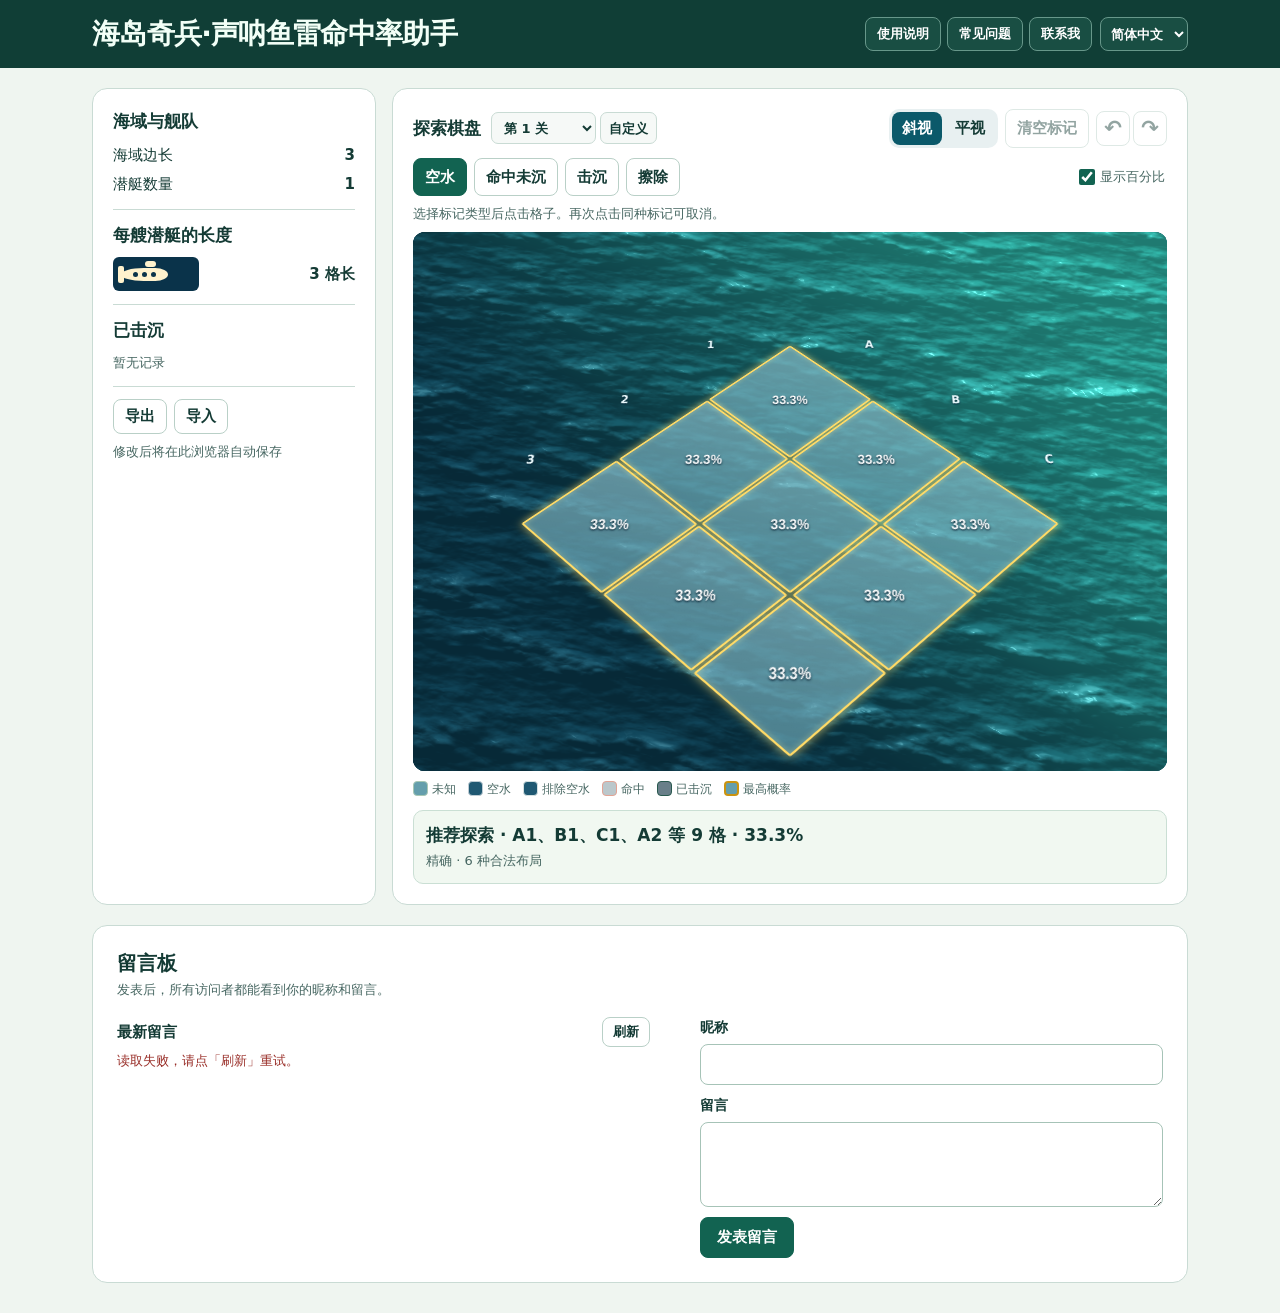
==== index.html @ f7c5ed25 "Add files via upload" ====
<!doctype html>
<html lang="zh-CN">
<head>
<meta charset="utf-8">
<meta name="viewport" content="width=device-width, initial-scale=1">
<title>海岛奇兵·声呐鱼雷命中率助手</title>
<style>
:root{color-scheme:light;--ink:#143b35;--muted:#476762;--line:#c9dbd4;--accent:#126351;--paper:#fff;--base:#eff5f0}
*{box-sizing:border-box}
body{margin:0;background:var(--base);color:var(--ink);font:15px/1.5 "PingFang SC","Microsoft YaHei",system-ui,sans-serif}
button,input{font:inherit;color:inherit}
button{cursor:pointer;border:1px solid #b9d0c7;border-radius:8px;background:#fff;padding:7px 11px;font-weight:650}
button:hover:enabled{background:#e8f3ec}button:disabled{opacity:.46;cursor:default}button:focus-visible,input:focus-visible{outline:3px solid #167e78;outline-offset:2px}
.mast{background:#103e36;color:#f2fff7}.mast-inner,main{max-width:1160px;margin:auto;padding:20px clamp(12px,3vw,32px)}
.mast-inner{display:flex;justify-content:space-between;align-items:center;gap:12px;flex-wrap:wrap}
h1,h2,p{margin:0}h1{font-size:clamp(22px,4.5vw,32px);line-height:1.2}h2{font-size:17px}.edition{display:block;color:#a8d9c5;font-size:13px;margin-bottom:4px}
.mast button{background:#194e43;color:#fff;border-color:#67978a}.mast button:hover:enabled{background:#276355}
.mast .history-button{display:grid;place-items:center;width:40px;min-height:37px;padding:0;font:700 24px/1 "Segoe UI Symbol",system-ui,sans-serif}
.usage{flex-basis:100%;max-width:880px;color:#d0e6e1;font-size:13px}
.usage p+p{margin-top:5px}
.actions,.modes,.legend{display:flex;flex-wrap:wrap;gap:7px;align-items:center}
main{display:grid;grid-template-columns:284px minmax(0,1fr);gap:16px;align-items:start}
.card{background:var(--paper);border:1px solid var(--line);border-radius:15px;padding:clamp(12px,2vw,20px)}
.settings h2{margin-bottom:9px}.setting{display:flex;justify-content:space-between;align-items:center;gap:6px;margin:7px 0}
.step{display:grid;grid-template-columns:34px 47px 34px;gap:4px}
.step button{padding:0;min-height:36px;font-size:20px;line-height:1}
.step input{appearance:textfield;width:100%;min-width:0;border:1px solid #a6c3b7;border-radius:7px;background:#fff;text-align:center;color:#143b35;-webkit-text-fill-color:#143b35;font-weight:750;font-size:16px;padding:0 2px;font-variant-numeric:tabular-nums}
.step input::-webkit-inner-spin-button,.step input::-webkit-outer-spin-button{-webkit-appearance:none;margin:0}
.author{color:#add0cd;font-size:13px;margin-top:4px}
.fleet-icon{display:flex;justify-content:flex-start;align-items:center;width:86px;height:34px;padding:0 8px;border-radius:6px;background:#0a334a;color:#fff2cd}
.fleet-icon.depleted{color:#728997}
.fleet-silhouette{position:relative;display:flex;justify-content:center;align-items:center;gap:clamp(1px,calc(6px - var(--length)*.5px),4px);height:13px;
  width:min(100%,calc(29px + var(--length)*6px));padding-inline:6px;border-radius:48% 27% 27% 48% / 50%;background:currentColor}
.fleet-silhouette::before,.fleet-silhouette::after{content:"";position:absolute;background:currentColor}
.fleet-silhouette::before{width:24%;height:6px;left:51%;bottom:calc(100% + 1px);border-radius:5px}
.fleet-silhouette::after{width:6px;height:17px;left:-3px;top:-2px;border-radius:2px}
.fleet-port{flex:0 1 5px;min-width:1px;aspect-ratio:1;border-radius:50%;background:#0a334a}
.dim,.note{color:var(--muted);font-size:13px}.settings hr{border:0;border-top:1px solid var(--line);margin:13px 0}
.sunk-line{display:flex;justify-content:space-between;align-items:center;gap:8px;margin-top:7px}.sunk-line button{padding:4px 8px}
.topline{display:flex;justify-content:space-between;align-items:center;gap:8px;flex-wrap:wrap;margin-bottom:10px}
.modes button[aria-pressed=true]{background:var(--accent);color:white;border-color:var(--accent)}
.note{margin:8px 0;min-height:20px}.error{color:#9f2c2c}
.board-scroll{overflow:auto;padding:3px;margin:0 -3px}
.board{display:grid;grid-template-columns:23px repeat(var(--cols),minmax(32px,1fr));gap:3px;width:100%;align-items:center}
.axis{text-align:center;font-size:12px;font-weight:700;color:var(--muted)}
.cell{padding:0;aspect-ratio:1;border-radius:6px;border:1px solid #a8c8b4;background:var(--tile,#e7f1d9);font-size:clamp(9px,1.75vw,14px);font-weight:750;line-height:1;display:grid;place-items:center;min-width:0;font-variant-numeric:tabular-nums}
.board-scroll:not(.sea) .cell:hover:enabled{background:var(--tile,#e7f1d9);filter:brightness(.94)}
.cell.water,.key.water{background:#e2edf3;color:#315a6b;border-color:#beccd4}
.cell.ring,.key.ring{background:#edf1f2;color:#526d75;border-color:#d5e1e1}
.cell.hit,.key.hit{background:#f6d6cb;color:#872f22;border-color:#e2a394}
.cell.sunk,.key.sunk{background:#28594e;color:#fff;border-color:#28594e}
.cell.best{box-shadow:inset 0 0 0 2px #be8006;border-color:#9c6707}
.cell.preview{outline:3px solid #0a7b82;outline-offset:-3px}
.cell.anchor{outline-style:double}
.preview-actions[hidden]{display:none}
.preview-actions{margin:8px 0}
#confirm-sunk{background:var(--accent);color:#fff;border-color:var(--accent)}
.legend{margin-top:9px;font-size:12px;color:var(--muted);gap:8px 12px}.legend span{display:inline-flex;align-items:center;gap:4px}
.key{width:15px;height:15px;border:1px solid #a8c8b4;border-radius:4px;background:#e7f1d9;display:inline-block}.key.best{border:2px solid #be8006}
.result{border:1px solid #cadfd4;background:#f1f8f1;border-radius:10px;padding:12px;margin-top:12px}.result strong{font-size:17px}.result p+p{margin-top:3px}
details{margin-top:12px;color:var(--muted);font-size:13px}summary{cursor:pointer;font-weight:650}details p{margin-top:5px}
@media(max-width:760px){main{grid-template-columns:minmax(0,1fr)}.play{grid-row:1}.cell{font-size:clamp(9px,2.7vw,15px)}.mast-inner{padding-block:13px}.actions button{padding:5px 8px}}
.view-toggle{display:inline-flex;gap:3px;padding:3px;border-radius:10px;background:#e8f0f1}
.view-toggle button{padding:4px 9px;border-color:transparent;background:transparent}
.view-toggle button[aria-pressed=true]{background:#0b596a;color:white}
.board-scroll.sea{border-radius:12px;background:#073957;padding:0;margin:0}
.ocean-surface{display:none}
.sea .scene{
  position:relative;isolation:isolate;overflow:hidden;container-type:inline-size;
  aspect-ratio:1.4;min-width:max(292px,calc(var(--cols,9) * 32px));
  background:#0a465a url("[data-uri]") center/100% 100% no-repeat;
}
.sea .ocean-surface{display:block;position:absolute;inset:0;width:100%;height:100%;pointer-events:none;opacity:0}
.sea .ocean-surface.ready{opacity:1}
@media(prefers-reduced-motion:reduce){.sea .ocean-surface.ready{opacity:0}}
.sea .board{
  position:absolute;z-index:1;left:50%;top:42.2%;width:64.5%;aspect-ratio:1;
  gap:clamp(1.2px,.35cqw,3px);align-items:stretch;
  grid-template-columns:repeat(calc(var(--cols) + 1),minmax(0,1fr));
  grid-template-rows:repeat(calc(var(--cols) + 1),minmax(0,1fr));
  transform:translate(-50%,-50%) perspective(185cqw) rotateX(44deg) rotateZ(45deg);
}
.sea .board .cell{grid-template:minmax(0,1fr)/minmax(0,1fr)}
.sea .board .cell-label{font-family:Arial,sans-serif;font-weight:700;font-size:clamp(9px,calc(57cqw / (var(--cols) + 1) * .32),13px)}
@container (max-width:540px){
  .sea .board .cell-label[data-short-odds]{font-size:0;text-shadow:0 1px 1px #123d49}
  .sea .board .cell-label[data-short-odds]::after{content:attr(data-short-odds);font:600 clamp(9px,calc(19cqw / (var(--cols) + 1)),12px)/1 Arial,sans-serif}
}
.sea .axis,.sea .cell-label{transform:matrix(.7071,-.7071,.983,.983,0,0)}
.sea .axis{align-self:center;justify-self:center;color:#edfcff;text-shadow:0 1px 2px #022336;font-size:12px}
.sea .cell{position:relative;display:grid;align-items:center;justify-items:center;aspect-ratio:auto;border-radius:2px;
  color:white;border:1px solid #b6e8efb8;box-shadow:inset 0 0 0 1px #ddffff44;
  background:linear-gradient(145deg,#ddfbff38,#397f9d5c);text-shadow:0 1px 2px #031b2b}
.sea .cell.unknown{background:linear-gradient(145deg,#fff2,transparent),var(--sea-tile,#5daabc69)}
.sea .cell.water,.sea .cell.ring,.sea .cell.sunk{background:#062f4d55;border-color:#5eafbf44;box-shadow:none}
.sea .cell.water .cell-label{opacity:.65}
.sea .cell.ring .cell-label,.sea .cell.sunk .cell-label,.sea .cell.hit .cell-label{opacity:0}
.sea .cell.hit{background:#062b4870;border-color:#81cbd88c;box-shadow:none}
.sea .cell.best{border:2px solid #ffda66;box-shadow:0 0 10px #ffe578b0,inset 0 0 6px #fff29f58;z-index:1}
.sea .cell.preview{outline-color:#f2ff9d;z-index:3}
.sea .cell:focus-visible{outline:3px solid white;z-index:4}
.sea .cell:hover:enabled{filter:brightness(1.17)}
.sea .cell-label{display:block;pointer-events:none;white-space:nowrap;font-size:clamp(8px,1.25vw,12px)}
.debris{display:none}
.sea .debris{display:block;position:absolute;z-index:1;width:77%;height:72%;pointer-events:none;transform:matrix(.7071,-.7071,.983,.983,0,0);
  border-radius:50%;background:radial-gradient(ellipse at 50% 58%,#ebf8f8c9, #82bdc78c 52%,transparent 74%);filter:drop-shadow(0 1px 1px #03354b)}
.sea .debris i{position:absolute;left:var(--x);top:var(--y);width:var(--w);height:var(--h);
  transform:rotate(var(--turn));clip-path:polygon(0 27%,24% 8%,64% 0,96% 19%,100% 73%,66% 100%,17% 87%);
  background:linear-gradient(131deg,#f6fcfb 5%,#8a9da5 15%,#c5d1d4 45%,#84959c 47%,#466873 70%,#e0ebec 86%)}
.sea .debris i:nth-child(1){--x:15%;--y:16%;--w:45%;--h:47%;--turn:-28deg}
.sea .debris i:nth-child(2){--x:48%;--y:4%;--w:38%;--h:61%;--turn:28deg}
.sea .debris i:nth-child(3){--x:10%;--y:48%;--w:48%;--h:40%;--turn:15deg}
.sea .debris i:nth-child(4){--x:49%;--y:56%;--w:37%;--h:36%;--turn:-17deg}
.sea .debris i:nth-child(5){--x:34%;--y:37%;--w:35%;--h:36%;--turn:58deg}
.wreck{display:none}
.sea .wreck{position:absolute;inset:0;display:block;container-type:size;z-index:2;pointer-events:none}
.sea .ship{position:absolute;top:50%;left:50%;width:86cqw;height:83cqh;
  transform:translate(-50%,-55%) matrix(.7071,-.7071,.983,.983,0,0) rotate(35deg)}
.sea .wreck.vertical .ship{width:86cqh;height:83cqw;transform:translate(-50%,-55%) matrix(.7071,-.7071,.983,.983,0,0) rotate(145deg)}
.sea .ship::before{content:"";position:absolute;inset:12% -5% -11%;border-radius:100px;
  background:repeating-radial-gradient(ellipse at 40% 52%,#edffffc4 0 1px,transparent 3px 5px),radial-gradient(ellipse,#e3faffaa 50%,transparent 75%);filter:blur(1px);opacity:.8}
.sea .hull{position:absolute;inset:0;border-radius:100px;border:1px solid #435761;
  background:radial-gradient(ellipse at 13% 32%,#d3e0e48c,transparent 26%),radial-gradient(ellipse at 90% 75%,#35475498,transparent 27%),
    repeating-linear-gradient(90deg,transparent 0 18%,#45596493 19%,#e8f3f5b6 20%,transparent 22% 30%),
    linear-gradient(180deg,#81949d 0%,#d4e1e3 14%,#eef3f3 32%,#adbfc5 54%,#748892 78%,#364d5c 98%);
  box-shadow:inset -3px -2px 6px #162c3c9e,0 2px 5px #032e49ad}
.sea .hull::before{content:"";position:absolute;top:21%;left:40%;width:24%;height:59%;border-radius:43%;
  background:linear-gradient(145deg,#f4f9f8,#bdcbcf 43%,#68828c 65%,#344951);box-shadow:1px 2px 3px #293842,inset 0 1px 2px #edfaff}
.sea .hull::after{content:"";position:absolute;top:26%;left:46%;width:16%;height:30%;border-radius:40%;
  background:radial-gradient(ellipse at 86% 52%,#ffdbc8 0 14%,#982220 19% 26%,transparent 29%),linear-gradient(180deg,#ffbaa1,#ef5932 46%,#8d251f);
  box-shadow:1px 2px 2px #4c3d32}
.sea .tail{position:absolute;left:-6%;top:32%;width:12%;height:34%;transform:rotate(-25deg);border-radius:48%;background:linear-gradient(#a0b1b8,#425967 52%,#263947)}
.sea+.legend .key{background:#649eac}.sea+.legend .key.water,.sea+.legend .key.ring{background:#1f5872}.sea+.legend .key.hit{background:#bbc7cb}.sea+.legend .key.sunk{background:#697f89}.sea+.legend .key.best{border-color:#cb930f}
@media(max-width:450px){.sea .axis{font-size:10px}}
.mast-inner{padding-block:17px;flex-wrap:wrap;gap:12px 20px}
.mast h1{font-size:clamp(20px,3.5vw,28px);letter-spacing:-.025em}
.help-tools,.history-actions{display:flex;align-items:center;gap:6px}
.help-tools button{font-size:13px;min-height:34px;padding:5px 11px;white-space:nowrap}
.help-tools{flex-wrap:wrap}
.help-tools #languageToggle{color:#fff;background:#194e43;border:1px solid #67978a;border-radius:8px;min-height:34px;padding:5px 6px;margin-inline-start:2px;font-family:inherit;font-size:13px;font-weight:600;cursor:pointer}
.help-tools #languageToggle option{color:#143b35;background:#fff}
.help-tools #languageToggle:focus-visible{outline:3px solid #a8ebe1;outline-offset:2px}
.help-tools button:focus-visible{outline-color:#a8ebe1}
.history-actions{gap:3px}
.history-button{min-width:34px;padding:2px 6px;font:700 21px/1.4 system-ui,sans-serif}
.file-actions{border-top:1px solid var(--line);margin-top:14px;padding-top:12px}
.file-actions button{padding:5px 11px}
#guide-dialog{padding:0;border:1px solid var(--line);border-radius:16px;background:#fbfdfb;color:var(--ink);width:min(560px,calc(100% - 24px));max-width:calc(100% - 24px);max-height:min(80vh,680px);max-height:min(82dvh,680px);box-shadow:0 20px 70px #061f2570;overflow:hidden}
#guide-dialog[open]{display:flex;flex-direction:column}
#guide-dialog::backdrop{background:rgba(9,36,40,.56)}
.guide-heading{display:flex;align-items:center;justify-content:space-between;gap:10px;padding:15px 20px;border-bottom:1px solid var(--line)}
.guide-heading h2{font-size:21px;line-height:1.25}
#guide-close{height:34px;width:34px;flex-shrink:0;display:grid;place-items:center;padding:0;font:24px/1 system-ui,sans-serif}
#guide-content{overflow-y:auto;overscroll-behavior:contain;min-height:0;padding:6px 20px 16px;scrollbar-gutter:stable}
#guide-content:focus-visible{outline:-webkit-focus-ring-color auto 1px;outline-offset:-3px}
.guide-section{padding:13px 0}
.guide-section+.guide-section,.faq-entry+.faq-entry{border-top:1px solid #d8e4de}
.guide-section h3{margin:0 0 6px;font-size:16px;color:var(--accent)}
.guide-section p,.faq-entry p{font-size:14px;line-height:1.7;margin:0;color:#2a4842}
.guide-section p+p{margin-top:5px}
.guide-section strong{font-weight:700;color:var(--ink)}
#guide-content .faq-entry{margin:0;font-size:14px}
.faq-entry summary{padding:13px 1px;color:var(--ink)}
.faq-entry p{padding-bottom:14px}
#guide-credit{padding:9px 20px;font-size:12px;color:var(--muted);border-top:1px solid var(--line);background:#eff5f0}
@media(max-width:560px){.mast-inner{padding-block:12px}.guide-heading{padding:12px 15px}#guide-content{padding-inline:15px}.help-tools button{min-height:36px}.topline .actions{gap:5px}.topline .history-actions button{padding:0 5px;min-height:32px}}


.board-context,.stage-picker,.odds-control{display:flex;align-items:center}
.board-context{gap:10px;flex-wrap:wrap}.stage-picker{gap:4px}
.stage-picker select,.stage-picker button{min-height:32px;padding:4px 8px;border:1px solid var(--line);border-radius:7px;background:#f6f9f7;color:var(--ink);font-weight:600}
.stage-picker select{font-family:inherit;font-size:13px;cursor:pointer}.stage-picker button{font-size:13px}
.stage-picker select:focus-visible{outline:3px solid #167e78;outline-offset:2px}
.stage-picker button[aria-pressed=true]{background:var(--accent);color:white}
.preset-value{font-variant-numeric:tabular-nums;font-weight:650}
.odds-control{margin-inline-start:auto;gap:5px;padding:5px 2px;font-size:13px;cursor:pointer;color:var(--muted)}
.odds-control input{margin:0;width:16px;height:16px;accent-color:var(--accent)}
</style>
<style>.help-tools{flex-wrap:wrap}
@media(min-width:761px){main{align-items:stretch}}
.help-tools .contact-link,.contact-back{display:inline-flex;align-items:center;justify-content:center;border-radius:8px;border:1px solid #67978a;background:#194e43;color:#fff;text-decoration:none;font:650 13px/1.5 inherit;padding:5px 11px;min-height:34px}
.help-tools .contact-link{font-size:13px;font-weight:650}
.help-tools .contact-link:hover,.contact-back:hover{background:#276355}
.community-wrap{max-width:1160px;margin:0 auto;padding:0 clamp(12px,3vw,32px) 30px}
.community-card{padding:clamp(16px,2vw,24px)}
.community-intro{margin-bottom:18px}
.community-intro h2{font-size:20px;line-height:1.3}
.community-intro p,.community-note{color:#476762;font-size:13px}
.community-intro p{margin:4px 0 0}
.community-columns{display:grid;grid-template-columns:minmax(0,1.15fr) minmax(0,1fr);gap:clamp(18px,4vw,50px)}
.feed-tools,.form-actions{display:flex;align-items:center;justify-content:space-between;gap:10px}
.feed-tools h3{font-size:15px;margin:0}
.feed-tools button,#older-messages{font-size:13px;padding:4px 10px}
#public-messages{list-style:none;padding:0;margin:8px 0}
#public-messages li{border-top:1px solid #d8e4de;padding:10px 0}
.message-meta{display:flex;align-items:baseline;flex-wrap:wrap;gap:6px 12px;font-size:14px;overflow-wrap:anywhere}
.message-meta time{font-size:12px;color:#57716a}
#public-messages p{font-size:14px;white-space:pre-wrap;overflow-wrap:anywhere;margin:3px 0 0}
.community-form{display:grid;align-content:start;gap:6px;min-width:0}
.community-form label{font-size:14px;font-weight:650}
.community-form :is(input,textarea){display:block;width:100%;min-width:0;box-sizing:border-box;border:1px solid #a6c3b7;border-radius:8px;background:white;color:#143b35;font:inherit;line-height:1.5;padding:8px 10px;margin:0 0 4px}
.community-form textarea{resize:vertical;min-height:72px}
.community-form :is(input,textarea):focus-visible,.contact-link:focus-visible{outline:3px solid #167e78;outline-offset:2px}
.community-form button[type=submit]{background:#126351;color:white;border-color:#126351;padding:8px 16px}
.community-form button[type=submit]:hover:enabled{background:#0c5143}
.community-note{margin:4px 0}
.community-note:empty{display:none}
.community-note[data-error="true"]{color:#992e28}
.contact-body{margin:0;color:#143b35;background:#eff5f0;font:15px/1.5 "PingFang SC","Microsoft YaHei",system-ui,sans-serif}
.contact-body *{box-sizing:border-box}
.contact-mast{background:#103e36;color:#fff}
.contact-bar{max-width:760px;margin:auto;padding:14px clamp(14px,3vw,28px);display:flex;align-items:center;justify-content:space-between;gap:10px}
.contact-bar select{font:inherit;font-size:14px;padding:6px 9px;color:#fff;background:#194e43;border:1px solid #67978a;border-radius:8px}
.contact-main{max-width:760px;margin:24px auto;padding:0 clamp(14px,3vw,28px)}
.contact-card{background:#fff;border:1px solid #c9dbd4;border-radius:15px;padding:clamp(18px,4vw,32px)}
.contact-card h1{font-size:clamp(23px,4vw,30px);margin:0 0 5px;line-height:1.3}
.contact-card .community-intro{margin-bottom:20px}
.contact-card button{font:650 15px/1.5 system-ui,sans-serif;cursor:pointer;border:1px solid;border-radius:8px}
.contact-card button:disabled{opacity:.48;cursor:default}
@media(max-width:680px){.community-columns{grid-template-columns:minmax(0,1fr)}.community-form{border-top:1px solid #d8e4de;padding-top:14px}.contact-card .community-form{border:0;padding-top:0}}
</style>
</head>
<body>
<header class="mast"><div class="mast-inner">
  <h1>海岛奇兵·声呐鱼雷命中率助手</h1>
  <div class="help-tools">
    <button type="button" id="guide-open" aria-haspopup="dialog" aria-controls="guide-dialog">使用说明</button>
    <button type="button" id="faq-open" aria-haspopup="dialog" aria-controls="guide-dialog">常见问题</button>
    <a href="./contact.html" id="contact-link" class="contact-link" data-word="contact">联系我</a>
    <select id="languageToggle" aria-label="选择语言">
      <option value="zh" lang="zh-CN">简体中文</option>
      <option value="zh-Hant" lang="zh-Hant">繁體中文</option>
      <option value="en" lang="en">English</option>
      <option value="ja" lang="ja">日本語</option>
    </select>
  </div>
</div></header>
<main>
  <aside class="card settings">
    <h2>海域与舰队</h2>
    <div id="dimensions"></div>
    <hr>
    <h2>每艘潜艇的长度</h2>
    <p class="dim" id="fleet-entry-help">填入开局舰队。标记击沉后会自动扣除对应长度。</p>
    <div id="lengths"></div>
    <hr>
    <h2>已击沉</h2>
    <div id="sunk-list"></div>
    <div class="actions file-actions"><button id="export" type="button">导出</button><button id="import" type="button">导入</button><input id="file" type="file" accept=".json,application/json" hidden></div>
    <p class="note" id="save" role="status"></p>
  </aside>
  <section class="card play" aria-labelledby="board-title">
    <div class="topline"><div class="board-context"><h2 id="board-title">探索棋盘</h2><div class="stage-picker">
        <select id="stage-select" aria-label="海域预设"></select>
        <button type="button" id="custom-stage" aria-pressed="false">自定义</button>
      </div></div><div class="actions">
      <div class="view-toggle" aria-label="棋盘视角"><button id="view-sea" type="button" aria-pressed="true">斜视</button><button id="view-flat" type="button" aria-pressed="false">平视</button></div>
      <button id="reset" type="button">清空标记</button><div class="history-actions"><button class="history-button" id="undo" type="button" aria-label="撤销" title="撤销（Ctrl+Z）" aria-keyshortcuts="Control+Z">↶</button><button class="history-button" id="redo" type="button" aria-label="恢复刚才撤销的操作" title="恢复刚才撤销的操作（Ctrl+Y）" aria-keyshortcuts="Control+Y">↷</button></div>
    </div></div>
    <div class="modes" id="modes" aria-label="标记模式">
      <button type="button" data-mode="water" aria-pressed="true">空水</button>
      <button type="button" data-mode="hit" aria-pressed="false">命中未沉</button>
      <button type="button" data-mode="sunk" aria-pressed="false">击沉</button>
      <button type="button" data-mode="unknown" aria-pressed="false">擦除</button>
      <label class="odds-control"><input type="checkbox" id="show-odds" checked>显示百分比</label>
    </div>
    <p class="note" id="message" role="status"></p>
    <div class="actions preview-actions" id="preview-actions" hidden>
      <button type="button" id="confirm-sunk">确认击沉</button>
      <button type="button" id="cancel-sunk">取消选取</button>
    </div>
    <div class="board-scroll sea" id="board-scroll" tabindex="0" aria-label="探索棋盘，可横向滚动"><div class="scene" id="scene"><canvas aria-hidden="true" class="ocean-surface" id="ocean-surface"></canvas><div class="board" id="board"></div></div></div>
    <div class="legend" aria-label="棋盘图例"><span><i class="key"></i>未知</span><span><i class="key water"></i>空水</span><span><i class="key ring"></i>排除空水</span><span><i class="key hit"></i>命中</span><span><i class="key sunk"></i>已击沉</span><span><i class="key best"></i>最高概率</span></div>
    <div class="result" aria-live="polite"><p><strong id="recommend"></strong></p><p id="status" class="dim"></p></div>
  </section>
</main>
<section class="community-wrap" id="guestbook" aria-labelledby="guestbook-title">
  <div class="card community-card">
    <div class="community-intro">
      <h2 id="guestbook-title" data-word="guestbook">留言板</h2>
      <p data-word="publicHint">发表后，所有访问者都能看到你的昵称和留言。</p>
    </div>
    <div class="community-columns">
      <div class="message-feed">
        <div class="feed-tools"><h3 data-word="recent">最新留言</h3>
          <button type="button" id="refresh-messages" data-word="refresh">刷新</button></div>
        <p id="feed-state" class="community-note" role="status"></p>
        <ol id="public-messages"></ol>
        <button type="button" id="older-messages" data-word="older" hidden>查看更多</button>
      </div>
      <form id="guest-form" class="community-form">
        <label for="guest-name" data-word="nickname">昵称</label>
        <input id="guest-name" name="nickname" autocomplete="nickname" required>
        <label for="guest-text" data-word="message">留言</label>
        <textarea id="guest-text" name="message" rows="3" required></textarea>
        <div class="form-actions"><button id="publish-message" type="submit" data-word="publish">发表留言</button></div>
        <p id="post-state" class="community-note" role="status"></p>
      </form>
    </div>
  </div>
</section>

<dialog id="guide-dialog" aria-labelledby="guide-title">
  <div class="guide-heading"><h2 id="guide-title"></h2><button type="button" id="guide-close" aria-label="关闭" autofocus>×</button></div>
  <div id="guide-content" tabindex="0"></div>
  <div id="guide-credit"></div>
</dialog>
<script>(() => {
  const copy = {
  "zh": {
    "guide": "使用说明",
    "faq": "常见问题",
    "close": "关闭",
    "credit": "F3.0 · 作者 TATSU",
    "sections": [
      [
        "选择当前海域",
        [
          "海域预设",
          "选择游戏里的关卡，助手会载入对应的海域边长和舰队，并清空棋盘。第 11 关起共用一套配置。选错关卡时可点撤销。"
        ],
        [
          "自定义",
          "想改设置时点「自定义」，当前标记会保留。用 − / + 或直接输入数字，调整海域边长、潜艇数量和每艘的长度。每艘至少 2 格，舰队图标上的圆点表示长度。"
        ]
      ],
      [
        "记录每一发的结果",
        [
          "空水",
          "鱼雷落在空格，选「空水」再点对应格。"
        ],
        [
          "命中未沉",
          "击中艇身、游戏仍未提示击沉时，逐格记录命中。"
        ],
        [
          "击沉",
          "游戏提示击沉后，依次点艇身的两个不同端点。两端要在同一行或同一列。核对高亮范围后点「确认击沉」。预览时可改点终点，「取消选取」可重选起点。"
        ],
        [
          "擦除",
          "点格子可清掉手动标记。用原模式再点一次同一格也能取消空水或命中。"
        ]
      ],
      [
        "阅读棋盘和推荐",
        [
          "斜视 / 平视",
          "斜视用近大远小的海面棋盘对照游戏。平视按行列平铺，方便找坐标。例如 B3 是 B 列、第 3 行。"
        ],
        [
          "图例",
          "未知格显示命中率，金框标出并列最高的格子。小屏斜视会把百分比取整，切到平视可查看更细的数值。棋盘较宽时可左右滑动。空水是手动记录的落空位置，「排除空水」是已击沉艇周围自动排除的格子。"
        ],
        [
          "推荐探索",
          "棋盘下方列出最高概率的坐标和计算状态。并列时可任选一个，发射后按游戏结果更新标记。"
        ],
        [
          "显示百分比",
          "勾选可查看命中率数字。关闭后可按颜色深浅比较各格，金框仍标出命中率最高的位置。"
        ]
      ],
      [
        "修改记录或开始下一局",
        [
          "已击沉",
          "确认后会扣除一艘对应长度的潜艇。「修正」可重选终点，想换起点则先移除整条记录，再重新标记。"
        ],
        [
          "↶ / ↷",
          "撤销上一步或恢复刚撤销的修改。也可按 Ctrl 或 ⌘ 加 Z 撤销，加 Shift 和 Z 恢复。Windows 上也可用 Ctrl+Y 恢复。"
        ],
        [
          "清空标记",
          "清除本局的手动标记和击沉记录，保留舰队设置。误点后可立即撤销。"
        ]
      ],
      [
        "保存、换设备和切换语言",
        [
          "导出 / 导入",
          "棋盘会自动保存在当前浏览器。换设备、换浏览器或需要备份时，点「导出」保存 JSON 进度文件。在另一台设备上打开助手，点「导入」选中该文件。"
        ],
        [
          "语言",
          "从页首下拉菜单选择简体中文、繁體中文、English 或日本語。切换语言时会保留当前棋盘和正在选择的击沉端点。"
        ],
        [
          "常见问题",
          "点页首「常见问题」，再点问题标题查看回答，包括概率算法、击沉冲突和进度恢复。"
        ]
      ],
      [
        "留言与建议",
        [
          "留言板",
          "在页面底部填写昵称和留言，点「发表留言」。发表成功后，其他访问者也能看到你的昵称和内容。「刷新」可读取最新留言，「查看更多」可翻看较早的留言。"
        ],
        [
          "联系我",
          "从页首打开「联系我」，填写建议。称呼和联系方式都可留空。点「发送建议」即可私下发给作者。"
        ]
      ]
    ],
    "questions": [
      [
        "一个格子的命中率是怎么算的？",
        "助手把符合舰队设置及全部标记的完整布局视为等可能。假设 20 种合法布局中有 8 种在 B3 放有潜艇，那么 B3 的命中率是 40%。同长度潜艇互换只计一次。"
      ],
      [
        "「精确」「近似」和 0% 分别表示什么？",
        "精确表示已枚举全部合法布局。海域较大、组合太多时会改用加权抽样。有效样本较少时，推荐可能波动，近似的 0% 只表示本次样本未在该格发现潜艇。"
      ],
      [
        "为什么一圈格子自动变成了「排除空水」？",
        "计算规则要求潜艇间至少隔一格，包括对角方向。确认击沉后，相邻一圈会自动排除。若位置有误，可在「已击沉」列表修正或移除对应记录。"
      ],
      [
        "为什么「确认击沉」点不了？",
        "检查两个端点是否不同且同行或同列，所选长度是否与一艘剩余潜艇相符。艇身不能穿过已标记的空水，也不能贴着另一艘已击沉潜艇。棋盘上方会提示冲突原因。"
      ],
      [
        "显示「当前没有合法布局」或「暂未获得可用估算」怎么办？",
        "没有合法布局时，先核对开局舰队，再检查空水、命中和击沉范围。每艘未击沉的潜艇至少要留一格未命中。暂未获得估算则表示抽样未找到完整布局，补充真实线索后会重新计算。"
      ],
      [
        "进度能带到新版或另一台手机吗？",
        "可以。在原页面点「导出」，保存 JSON，再在新页面点「导入」选中该文件。旧 F 版若填过 1 格潜艇，先在旧版修正对应舰队和记录，再重新导出。隐私浏览、清除浏览器数据或更换站点地址都可能影响本地自动保存。"
      ],
      [
        "会连接游戏账号或自动发射鱼雷吗？",
        "你在游戏内发射鱼雷，再把结果手动记在助手里。助手只在本机计算，不需要登录账号、读取游戏画面或安装插件。"
      ],
      [
        "想让作者私下回复，在哪里留联系方式？",
        "打开「联系我」，在联系方式栏填入你希望作者使用的联系方式。给作者的建议和联系方式仅随表单私下提交。页面底部的留言板对所有访问者公开。"
      ]
    ]
  },
  "en": {
    "guide": "Guide",
    "faq": "FAQ",
    "close": "Close",
    "credit": "F3.0 · By TATSU",
    "sections": [
      [
        "Choose your sea zone",
        [
          "Zone presets",
          "Choose the zone shown in the game to load its board size and starting fleet. Selecting a different zone clears the board. Zone 11 and all later zones share one preset. Undo restores your previous board."
        ],
        [
          "Custom",
          "Select Custom to edit the setup while keeping your marks. Use − / + or type a number to change the board size, the fleet size or a submarine’s length. Each sub spans at least two cells. The dots on its icon show its length."
        ]
      ],
      [
        "Record the result of a shot",
        [
          "Water",
          "If the torpedo missed, select Water and tap the cell."
        ],
        [
          "Hit",
          "If the game shows a hit and the sub is still afloat, mark the cell as a hit."
        ],
        [
          "Sunk",
          "When the game reports a sinking, tap the two distinct ends of the hull in the same row or column. Check the highlighted cells and choose Confirm sinking. Tap another end to adjust the preview, or Cancel to choose a new starting point."
        ],
        [
          "Erase",
          "Tap a cell to remove its manual mark. Tapping a Water or Hit mark again in its own mode also clears it."
        ]
      ],
      [
        "Read the board",
        [
          "Perspective / Top-down",
          "Perspective lines up the near and far edges with the game view. Top-down makes coordinates easy to find. B3, for example, is column B, row 3."
        ],
        [
          "Legend",
          "Unknown cells show the current odds. Gold outlines mark every cell tied for the best chance. On a small screen, the angled view rounds percentages to whole numbers. Use the flat view for more precision. Swipe sideways on wide boards. Water records a miss. The cells around a sunken sub are ruled out automatically."
        ],
        [
          "Recommendation",
          "The line below the board lists the best coordinates and shows the calculation status. If several cells tie, choose any one, then record the shot’s result."
        ],
        [
          "Percentages",
          "Select this option to show the odds as numbers. With the numbers hidden, compare cells by their shading. Gold outlines still mark every cell tied for the highest chance."
        ]
      ],
      [
        "Correct a mark or start a new round",
        [
          "Sunk submarines",
          "Confirming a sinking uses one sub of that length. Edit lets you change the second end. To change the first end, remove the record and select both ends again."
        ],
        [
          "↶ / ↷",
          "Undo or redo your last board edit. Use Ctrl+Z or ⌘Z to undo. Use Ctrl+Shift+Z or ⌘⇧Z to redo. Ctrl+Y also works on Windows."
        ],
        [
          "Clear marks",
          "Clear the marks and sinking records for this round and keep the fleet setup. Undo restores the board if you cleared it by mistake."
        ]
      ],
      [
        "Save progress and change language",
        [
          "Export / Import",
          "Your board is saved in this browser. To make a backup or move to a different browser or device, export a JSON save. Open the assistant in the new browser and import that file."
        ],
        [
          "Language",
          "Choose Simplified Chinese, Traditional Chinese, English or Japanese from the menu in the header. Your board and any sinking preview stay in place."
        ],
        [
          "FAQ",
          "Open FAQ in the header and tap a question to read about the odds, conflicting marks or recovering a save."
        ]
      ],
      [
        "Messages and feedback",
        [
          "Guestbook",
          "Enter a nickname and a message at the bottom of the page and select Post message. Your nickname and posted message are public. Refresh checks for new posts. Show older messages loads earlier posts."
        ],
        [
          "Contact",
          "Open Contact in the header to send the author a private suggestion. Enter your feedback and select Send feedback. Your name and contact details are optional."
        ]
      ]
    ],
    "questions": [
      [
        "How are the odds for a cell calculated?",
        "Each complete layout that fits the fleet and all your marks is treated as equally likely. If 8 of 20 legal layouts put a submarine in B3, the chance for B3 is 40%. Swapping two submarines of the same length counts as the same layout."
      ],
      [
        "What do exact, approximate and 0% mean?",
        "An exact result counts every legal layout. If the search reaches its limit, the assistant estimates the odds using weighted random samples. With few effective samples, the recommendations can vary. An approximate 0% means that none of the samples placed a sub in that cell."
      ],
      [
        "Why are the cells around a sunken sub ruled out?",
        "The calculation requires a gap between submarines, including at the corners. Confirming a sinking rules out the surrounding ring. If the position is wrong, edit or remove that sinking record."
      ],
      [
        "Why is Confirm sinking unavailable?",
        "Choose two different ends in the same row or column. The length must match a remaining sub. Its hull must avoid recorded water and keep a gap from other sunken subs. Look above the board for the reason a selection was rejected."
      ],
      [
        "Why are there no legal layouts or no estimate?",
        "If the search proves there are no legal layouts, check the starting fleet, misses, hits and sunken hulls. Every sub still afloat must have at least one unhit cell. If sampling found no complete layout, the search is inconclusive. Add another result from the game to recalculate."
      ],
      [
        "Can I move my progress to a new version or phone?",
        "Yes. Export a JSON save on the original page, then import it on the new page. If an older F save contains a one-cell submarine, correct the fleet and its sinking record in the old version before exporting. Private browsing, clearing browser data or opening the site at a different address may affect local saves."
      ],
      [
        "Does the assistant use my account or fire torpedoes?",
        "You fire each shot in the game and record the result here. The assistant calculates locally. It requires no account login, game screen access or plug-in."
      ],
      [
        "Where can I leave contact details for a private reply?",
        "Use Contact and enter the address or handle you would like the author to use. Your suggestion and contact details are sent privately. Messages posted in the guestbook are visible to everyone."
      ]
    ]
  },
  "ja": {
    "guide": "使い方",
    "faq": "よくある質問",
    "close": "閉じる",
    "credit": "F3.0 · 作者 TATSU",
    "sections": [
      [
        "プレイ中の海域を選ぶ",
        [
          "海域プリセット",
          "ゲームと同じ海域を選ぶと、その海域の大きさと開始時の艦隊が読み込まれます。別の海域に切り替えると盤面はクリアされます。第11海域以降はすべて共通の設定です。選び間違えたら「元に戻す」を押してください。"
        ],
        [
          "カスタム",
          "「カスタム」を選ぶと、マークを残したまま設定を編集できます。− / + ボタンか数値入力で、海域の一辺のマス数、潜水艦の数、各艦の長さを設定します。潜水艦は最短2マスです。艦のアイコンの丸は長さを表します。"
        ]
      ],
      [
        "魚雷の結果を記録する",
        [
          "空振り",
          "魚雷が外れたら「空振り」を選び、該当のマスをタップします。"
        ],
        [
          "命中",
          "当たってもまだ沈んでいないときは、命中したマスに印を付けます。"
        ],
        [
          "撃沈",
          "ゲームで撃沈を確認したら、同じ行か列にある艦の両端を 1 マスずつ選びます。範囲を確認して「撃沈を確定」を押します。確定前は終点を選び直せます。「キャンセル」で始点から選び直せます。"
        ],
        [
          "消去",
          "手動で付けた印を消します。「空振り」「命中」のまま同じマスをもう一度タップしても消せます。"
        ]
      ],
      [
        "盤面とおすすめマスを読む",
        [
          "斜め / 真上",
          "ゲーム画面と見比べるときは、手前が大きく見える「斜め」が便利です。「真上」では行と列がそろいます。例えば B3 は B 列の 3 行目です。"
        ],
        [
          "凡例",
          "未探索のマスには命中率が表示されます。金色の枠は命中率が最も高いマスです。小さい画面の斜め表示では整数に丸めています。細かい値は平面表示で確認できます。盤面が画面に収まらないときは左右にスワイプしてください。「空振り」は記録した着弾点で、撃沈した艦の周囲は自動で候補から外れます。"
        ],
        [
          "おすすめ",
          "盤面の下におすすめの座標と計算状況が表示されます。同率のマスが複数あればどれを選んでも構いません。撃ったら結果を入力してください。"
        ],
        [
          "確率を表示",
          "チェックを入れると命中率が数字で表示されます。チェックを外しても色の濃淡で確率を比較できます。命中率が最も高いマスには金色の枠が付きます。"
        ]
      ],
      [
        "記録を修正する・次の海域に進む",
        [
          "撃沈済み",
          "撃沈を確定すると、同じ長さの艦の残数が 1 隻減ります。「修正」で終点を選び直せます。始点を変えるには、記録を「削除」して両端を選び直します。"
        ],
        [
          "↶ / ↷",
          "直前の編集を元に戻すか、取り消した編集をやり直します。元に戻すには Ctrl+Z または ⌘Z、やり直すには Ctrl+Shift+Z または ⌘⇧Z を使えます。Windows では Ctrl+Y でもやり直せます。"
        ],
        [
          "マークをクリア",
          "艦隊の設定を残して、マスの印と撃沈記録を消します。間違えて消した場合は、すぐに「元に戻す」を押してください。"
        ]
      ],
      [
        "保存と表示言語",
        [
          "書き出し / 読み込み",
          "盤面はこのブラウザーに自動保存されます。バックアップを取るときや端末・ブラウザーを替えるときは、進行状況を JSON ファイルに書き出してください。移行先でこのページを開き、保存したファイルを読み込みます。"
        ],
        [
          "言語",
          "ページ上部のメニューで簡体字中国語、繁体字中国語、英語、日本語を選べます。切り替えても編集中の盤面や撃沈のプレビューは引き継がれます。"
        ],
        [
          "よくある質問",
          "画面上部の「よくある質問」を開き、質問をタップすると、確率の計算方法や撃沈記録の直し方などを確認できます。"
        ]
      ],
      [
        "掲示板とお問い合わせ",
        [
          "掲示板",
          "ページの一番下でニックネームとメッセージを入力して「投稿する」を押します。投稿が完了すると、ニックネームとメッセージが公開されます。「更新」で新着を確認でき、「以前の投稿を表示」で古い投稿も読めます。"
        ],
        [
          "お問い合わせ",
          "ページ上部の「お問い合わせ」から作者に直接ご意見を送れます。内容を入力して「送信する」を押してください。お名前と連絡先は任意です。"
        ]
      ]
    ],
    "questions": [
      [
        "各マスの命中率はどうやって求めていますか？",
        "艦隊とすべての印に合う配置が、どれも同じ確率で出ると仮定しています。例えば可能な配置が 20 通りあり、そのうち 8 通りで B3 に潜水艦がいれば、B3 の命中率は 40% です。同じ長さの艦を入れ替えただけの配置は 1 通りと数えます。"
      ],
      [
        "「厳密」「近似」や 0% はどういう意味ですか？",
        "厳密な計算では可能な配置をすべて数えます。探索が上限に達すると、重み付きのランダムサンプリングで推定します。有効なサンプルが少ないと、おすすめのマスが変動することがあります。近似の 0% は、今回のサンプルではそのマスに艦が見つからなかったことを表します。"
      ],
      [
        "撃沈した艦の周囲が自動で除外されるのはなぜですか？",
        "計算では、潜水艦同士は斜め方向も含めて隣り合わないという条件を使います。撃沈を確定すると、艦の周囲 1 マスが候補から外れます。位置を間違えたときは「撃沈済み」の記録を修正するか削除してください。"
      ],
      [
        "「撃沈を確定」が押せません。",
        "同じ行か列から、異なる 2 つの端点を選んでください。長さが残っている艦と合うか、途中に空振りのマスがないか、別の撃沈済みの艦に接していないかを確認します。選択できない理由は盤面の上に表示されます。"
      ],
      [
        "可能な配置がない、または推定できないと表示されます。",
        "可能な配置がないときは、開始時の艦隊、空振り、命中、撃沈範囲を見直してください。撃沈前の艦には少なくとも 1 マス未命中の部分が必要です。サンプリングで配置が見つからなかった場合は結果が未確定です。ゲームで得た次の手掛かりを入力すると再計算します。"
      ],
      [
        "新版や別のスマートフォンに引き継げますか？",
        "元の画面で「書き出し」を押して JSON ファイルを保存し、新しい画面で「読み込み」を選びます。旧 F 版で 1 マスの艦を入力した場合は、旧版で艦隊と該当する撃沈記録を修正してから書き出してください。プライベートブラウズ、閲覧データの削除、サイトのアドレス変更などで自動保存を引き継げないことがあります。"
      ],
      [
        "ゲームとの連携や魚雷の自動発射はありますか？",
        "魚雷はゲーム内で発射し、結果をこの画面に手動で記録します。計算は端末内で完結します。アカウントへのログイン、ゲーム画面の読み取り、プラグインのインストールは不要です。"
      ],
      [
        "個別の返信を希望するときはどこに連絡先を書けばよいですか？",
        "「お問い合わせ」の連絡先欄に、返信を希望するアドレスなどをご記入ください。内容と連絡先は作者に非公開で送られます。ページ下部の掲示板に投稿した内容は、どなたでも閲覧できます。"
      ]
    ]
  },
  "zh-Hant": {
    "guide": "使用說明",
    "faq": "常見問題",
    "close": "關閉",
    "credit": "F3.0 · 作者 TATSU",
    "sections": [
      [
        "選擇目前的海域",
        [
          "海域預設",
          "選擇遊戲中的關卡，即可載入該關的海域邊長與開局艦隊。切換關卡會清空棋盤。第 11 關起共用同一套配置。選錯關卡可點「復原」。"
        ],
        [
          "自訂",
          "點「自訂」可保留目前的標記並開放編輯。用 − / + 或直接輸入數字來調整海域邊長、潛艇數量及各艇長度。每艘至少占 2 格，艦隊圖示上的圓點代表長度。"
        ]
      ],
      [
        "記錄每一發魚雷的結果",
        [
          "空水",
          "魚雷落空時，選「空水」再點對應的格子。"
        ],
        [
          "命中未沉",
          "魚雷擊中艇身、遊戲尚未顯示擊沉時，逐格記錄命中。"
        ],
        [
          "擊沉",
          "遊戲顯示擊沉後，依序點選艇身的兩個不同端點。兩端須在同一列或同一欄。核對範圍後點「確認擊沉」。預覽時可改選終點，或點「取消選取」重新選擇起點。"
        ],
        [
          "擦除",
          "點格子即可清除手動標記。在原模式下再點一次同一格，也可取消空水或命中。"
        ]
      ],
      [
        "閱讀棋盤與推薦",
        [
          "斜視 / 平視",
          "斜視的海面棋盤近大遠小，方便對照遊戲畫面。平視適合核對座標，例如 B3 是 B 欄、第 3 列。"
        ],
        [
          "圖例",
          "未知格預設顯示命中率，金框標出機率並列最高的位置。小螢幕的斜視模式會將百分比四捨五入成整數，平視可查看較細的數值。棋盤較寬時可左右滑動。空水是手動記錄的落空位置，「排除空水」是擊沉後自動排除的鄰近格。"
        ],
        [
          "推薦探索",
          "棋盤下方列出命中率最高的座標與計算狀態。有多格並列時可任選一格，發射後再依遊戲結果更新標記。"
        ],
        [
          "顯示百分比",
          "勾選可顯示命中率數字。關閉後仍可依顏色深淺比較各格，命中率最高的位置也仍有金框。"
        ]
      ],
      [
        "修正紀錄或開始下一局",
        [
          "已擊沉",
          "確認擊沉時，會從剩餘艦隊中扣除一艘相應長度的潛艇。「修正」可重選終點。想更改起點，請先移除整筆紀錄，再重新標記。"
        ],
        [
          "↶ / ↷",
          "復原上一步或重做剛才復原的操作。Ctrl+Z 或 ⌘Z 可復原，Ctrl+Shift+Z 或 ⌘⇧Z 可重做。Windows 也可按 Ctrl+Y 重做。"
        ],
        [
          "清空標記",
          "清除本局的手動標記和擊沉紀錄，保留艦隊設定。誤點後可立即復原。"
        ]
      ],
      [
        "儲存、換裝置與切換語言",
        [
          "匯出 / 匯入",
          "棋盤會自動儲存在目前的瀏覽器。換裝置、換瀏覽器或備份時，點「匯出」儲存 JSON 進度檔。到另一台裝置開啟助手，再點「匯入」選取該檔案。"
        ],
        [
          "語言",
          "從頁首的下拉選單選擇简体中文、繁體中文、English 或日本語。切換時會保留棋盤和正在選擇的擊沉端點。"
        ],
        [
          "常見問題",
          "從頁首開啟「常見問題」，點問題即可閱讀有關機率、標記衝突或進度還原的解答。"
        ]
      ],
      [
        "留言與建議",
        [
          "留言板",
          "在頁面底部輸入暱稱和留言，再點「發表留言」。發表成功後，其他訪客也能看到你的暱稱與留言。點「重新整理」可讀取最新留言，點「顯示更多」可瀏覽較舊的留言。"
        ],
        [
          "聯絡我",
          "從頁首開啟「聯絡我」，填寫建議。稱呼與聯絡方式都可留白，點「送出建議」即可私下送給作者。"
        ]
      ]
    ],
    "questions": [
      [
        "每一格的命中率如何計算？",
        "助手將符合艦隊設定與所有標記的完整配置視為等可能。例如有 20 種符合條件的配置，其中 8 種在 B3 放有潛艇，則 B3 的命中率為 40%。兩艘長度相同的潛艇互換只算一種配置。"
      ],
      [
        "「精確」「近似」和 0% 各代表什麼？",
        "精確表示已列舉所有符合條件的配置。當組合太多而達到搜尋上限，助手會改用加權隨機抽樣估算。有效樣本較少時，推薦可能波動。近似的 0% 表示此次樣本中沒有在該格發現潛艇。"
      ],
      [
        "為什麼周圍一圈會自動變成「排除空水」？",
        "計算時假設潛艇之間至少隔一格，包含對角線方向。確認擊沉後，周圍一圈就會從候選位置排除。若位置有誤，可在「已擊沉」清單修正或移除該筆紀錄。"
      ],
      [
        "為什麼不能按「確認擊沉」？",
        "請檢查兩個端點是否不同、是否在同一列或同一欄，以及長度是否符合一艘剩餘潛艇。艇身不能穿過已標記的空水，也不能緊鄰其他已擊沉的潛艇。棋盤上方會顯示原因。"
      ],
      [
        "顯示沒有符合條件的配置，或暫時無法估算時怎麼辦？",
        "找不到符合條件的配置時，請核對開局艦隊，再檢查空水、命中與擊沉範圍。尚未擊沉的潛艇至少要留一格未命中。若抽樣沒有找到完整配置，結果仍未確定。記錄下一個遊戲線索時會再計算。"
      ],
      [
        "如何在新版或另一支手機上接續進度？",
        "先在原頁面點「匯出」，儲存 JSON 進度檔，再到新頁面點「匯入」並選取檔案。舊 F 版若含有單格潛艇，請先在舊版修正艦隊與相關擊沉紀錄後再匯出。私密瀏覽、清除瀏覽資料或更換網站位址都可能影響自動儲存的進度。"
      ],
      [
        "助手會連接遊戲帳號或自行發射魚雷嗎？",
        "請在遊戲中發射魚雷，再將結果手動記錄在棋盤上。助手會在你的裝置上計算，不需要登入遊戲帳號、讀取遊戲畫面或安裝外掛。"
      ],
      [
        "想請作者私下回覆，應該在哪裡留下聯絡方式？",
        "請開啟「聯絡我」，在聯絡方式欄填入方便收取回覆的信箱或其他聯絡方式。建議與聯絡方式會隨表單私下送給作者。頁面底部的留言板則對所有訪客開放瀏覽。"
      ]
    ]
  }
};
  const dialog = document.getElementById("guide-dialog");
  const content = document.getElementById("guide-content");
  const title = document.getElementById("guide-title");
  const close = document.getElementById("guide-close");
  const guideButton = document.getElementById("guide-open");
  const faqButton = document.getElementById("faq-open");
  let locale = copy.zh;
  let page = "guide";

  function element(tag, text, className) {
    const node = document.createElement(tag);
    if (text) node.textContent = text;
    if (className) node.className = className;
    return node;
  }

  function renderPage() {
    title.textContent = locale[page];
    const fragment = document.createDocumentFragment();
    if (page === "guide") {
      for (const [heading, ...entries] of locale.sections) {
        const section = element("section", "", "guide-section");
        section.append(element("h3", heading));
        for (const [label, description] of entries) {
          const p = element("p");
          if (label) p.append(element("strong", label), " ");
          p.append(description);
          section.append(p);
        }
        fragment.append(section);
      }
    } else {
      locale.questions.forEach(([question, answer], index) => {
        const item = element("details", "", "faq-entry");
        item.open = index === 0;
        item.append(element("summary", question), element("p", answer));
        fragment.append(item);
      });
    }
    content.replaceChildren(fragment);
    content.scrollTop = 0;
  }

  window.renderSonarGuide = lang => {
    locale = copy[lang] || copy.zh;
    guideButton.textContent = locale.guide;
    faqButton.textContent = locale.faq;
    close.setAttribute("aria-label", locale.close);
    close.title = locale.close;
    document.getElementById("guide-credit").textContent = locale.credit;
    if (dialog.open) renderPage();
  };
  function openPage(type) {
    page = type;
    renderPage();
    dialog.showModal();
    close.focus({preventScroll:true});
  }
  guideButton.onclick = () => openPage("guide");
  faqButton.onclick = () => openPage("faq");
  close.onclick = () => dialog.close();
  dialog.addEventListener("keydown", event => event.stopPropagation());
  dialog.addEventListener("click", event => {
    if (event.target !== dialog) return;
    const {left,right,top,bottom} = dialog.getBoundingClientRect();
    if (event.clientX < left || event.clientX > right || event.clientY < top || event.clientY > bottom) dialog.close();
  });
  window.renderSonarGuide(document.documentElement.lang);
})();
</script>
<script>
"use strict";

function solve(state, limits = { nodes: 85000, exactMs: 400, sampleMs: 900, attempts: 22000 }) {
  const {rows, cols, marks, sunk} = state;
  const size = rows * cols;
  const bits = Array.from({length:size}, (_, index) => 1n << BigInt(index));
  const remaining = state.lengths.slice();
  const sunkCells = new Set(sunk.flatMap(boat => boat.cells));
  let blocked = 0n, hits = 0n;
  for (const boat of sunk) {
    remaining.splice(remaining.indexOf(boat.cells.length), 1);
    for (const index of boat.cells) {
      for (const neighbor of neighbors(index, rows, cols)) blocked |= bits[neighbor];
    }
  }
  for (const [index, mark] of Object.entries(marks)) {
    if (mark === "water") blocked |= bits[index];
    if (mark === "hit" && !sunkCells.has(Number(index))) hits |= bits[index];
  }
  const zero = () => Array(size).fill(0);
  if (hits & blocked) return {kind:"exact", count:0, p:zero()};
  remaining.sort((a,b) => b-a);
  const lists = new Map();
  for (const length of new Set(remaining)) {
    const options = [];
    for (let r=0; r<rows; r++) for (let c=0; c<cols; c++) {
      for (const [dr, dc] of [[0,1],[1,0]]) {
        if (r+(length-1)*dr >= rows || c+(length-1)*dc >= cols) continue;
        const cells = Array.from({length}, (_, i) => (r+i*dr)*cols+c+i*dc);
        const mask = cells.reduce((value, index) => value | bits[index], 0n);
        if ((mask & blocked) || (mask & hits) === mask) continue;
        let halo = mask;
        for (const index of cells) {
          for (const neighbor of neighbors(index, rows, cols)) halo |= bits[neighbor];
        }
        if ((halo & ~mask) & hits) continue;
        options.push({cells, mask, halo});
      }
    }
    lists.set(length, options);
  }
  const placementLists = remaining.map(length => lists.get(length));
  const cover = Array(remaining.length+1).fill(0n);
  for (let depth=remaining.length-1; depth>=0; depth--) {
    cover[depth] = placementLists[depth].reduce((mask, option) => mask | option.mask, cover[depth+1]);
  }
  const path = [];
  let totals = zero(), sum = 0, squareSum = 0, count = 0;
  function tally(weight) {
    count++;
    sum += weight;
    squareSum += weight * weight;
    for (const option of path) for (const index of option.cells) totals[index] += weight;
  }
  function result(kind, attempts) {
    return {kind, count, attempts, effective:sum ? Math.round(sum * sum / squareSum) : 0,
      p:totals.map(value => sum ? value / sum : 0)};
  }
  const exactUntil = performance.now() + limits.exactMs;
  let nodes = 0, interrupted = false;
  function visit(depth, start, occupied, uncovered) {
    if (++nodes > limits.nodes || ((nodes & 127) === 0 && performance.now() >= exactUntil)) {
      interrupted = true;
      return;
    }
    if (uncovered & ~cover[depth]) return;
    if (depth === placementLists.length) {
      tally(1);
      return;
    }
    const options = placementLists[depth];
    for (let i=start; i<options.length && !interrupted; i++) {
      const option = options[i];
      if (option.mask & occupied) continue;
      path.push(option);
      const next = placementLists[depth+1] === options ? i+1 : 0;
      visit(depth+1, next, occupied | option.halo, uncovered & ~option.mask);
      path.pop();
    }
  }
  visit(0, 0, 0n, hits);
  if (!interrupted) return result("exact");

  const exactWitness = count > 0;
  totals = zero();
  sum = squareSum = count = 0;
  const sampleUntil = performance.now() + limits.sampleMs;
  let attempts = 0;
  while (attempts < limits.attempts && performance.now() < sampleUntil) {
    attempts++;
    let occupied = 0n, uncovered = hits, start = 0, weight = 1;
    path.length = 0;
    for (let depth=0; depth<placementLists.length; depth++) {
      const options = placementLists[depth];
      let choices = 0, selected = -1;
      for (let i=start; i<options.length; i++) {
        const option = options[i];
        if ((option.mask & occupied) || ((uncovered & ~option.mask) & ~cover[depth+1])) continue;
        if (Math.random() * ++choices < 1) selected = i;
      }
      if (selected < 0) break;
      const option = options[selected];
      weight *= choices;
      path.push(option);
      occupied |= option.halo;
      uncovered &= ~option.mask;
      start = placementLists[depth+1] === options ? selected+1 : 0;
    }
    if (path.length === placementLists.length && !uncovered) tally(weight);
  }
  return {...result("approx", attempts), exactWitness};
}

function neighbors(index, rows, cols) {
  const row = Math.floor(index/cols), col = index%cols, result = [];
  for (let r=Math.max(0,row-1); r<=Math.min(rows-1,row+1); r++) {
    for (let c=Math.max(0,col-1); c<=Math.min(cols-1,col+1); c++) result.push(r*cols+c);
  }
  return result;
}

function segment(a, b, cols) {
  const ar = Math.floor(a/cols), br = Math.floor(b/cols);
  const ac = a%cols, bc = b%cols;
  if (ar !== br && ac !== bc) return [];
  const stride = ar === br ? 1 : cols;
  return Array.from({length:Math.abs(b-a)/stride+1}, (_, i) => Math.min(a,b)+i*stride);
}

const MAX_SIDE = 14, MAX_BOATS = 12;
const LEGACY_KEY = "boom-beach-sonar-b-v1";
const KEY = "boom-beach-sonar-f2";
const copy = value => JSON.parse(JSON.stringify(value));
const integer = (value,min,max) => Number.isInteger(value) && value>=min && value<=max;
// Numbered entries follow the game's zones. The last entry applies to every later zone.
const stagePresets = [
  null,
  [3,[3]],
  [4,[2,2]],
  [5,[2,2,3]],
  [6,[2,3,4]],
  [7,[2,3,3,4]],
  [8,[2,2,3,3,5]],
  [9,[2,2,3,3,4,5]],
  [10,[2,2,3,3,4,4,5]],
  [10,[2,3,3,4,4,5]],
  [10,[2,2,3,4,4,5]],
  [10,[2,2,3,4,5]]
];
function startingBoard(stage) {
  const [side,lengths] = stagePresets[stage];
  return {rows:side,cols:side,spacing:true,lengths:[...lengths],marks:{},sunk:[],stage};
}
const defaults = startingBoard(1);
const $ = id => document.getElementById(id);

const translations = {
  "海岛奇兵·声呐鱼雷命中率助手": [
    "Boom Beach · Sonar Assistant",
    "ブーム・ビーチ ソナーアシスタント",
    "海島奇兵·聲納魚雷命中率助手"
  ],
  "撤销": [
    "Undo",
    "元に戻す",
    "復原"
  ],
  "撤销（Ctrl+Z）": [
    "Undo (Ctrl+Z)",
    "元に戻す（Ctrl+Z）",
    "復原（Ctrl+Z）"
  ],
  "恢复刚才撤销的操作": [
    "Redo",
    "やり直す",
    "重做剛才復原的操作"
  ],
  "恢复刚才撤销的操作（Ctrl+Y）": [
    "Redo (Ctrl+Y)",
    "やり直す（Ctrl+Y）",
    "重做剛才復原的操作（Ctrl+Y）"
  ],
  "导出": [
    "Export",
    "書き出し",
    "匯出"
  ],
  "导入": [
    "Import",
    "読み込み",
    "匯入"
  ],
  "海域与舰队": [
    "Sea & fleet",
    "海域と艦隊",
    "海域與艦隊"
  ],
  "每艘潜艇的长度": [
    "Submarine lengths",
    "潜水艦の長さ",
    "每艘潛艇的長度"
  ],
  "填入开局舰队。标记击沉后会自动扣除对应长度。": [
    "Enter your starting fleet. A confirmed sinking accounts for one submarine of that length.",
    "開始時の艦隊を入力します。撃沈を確定すると、同じ長さの潜水艦が残りの艦隊から1隻引かれます。",
    "填入開局艦隊。標記擊沉後會自動扣除相應長度的潛艇。"
  ],
  "已击沉": [
    "Sunk",
    "撃沈済み",
    "已擊沉"
  ],
  "探索棋盘": [
    "Search board",
    "探索盤",
    "探索棋盤"
  ],
  "棋盘视角": [
    "Board view",
    "盤面の視点",
    "棋盤視角"
  ],
  "斜视": [
    "Perspective",
    "斜め",
    "斜視"
  ],
  "平视": [
    "Top-down",
    "真上",
    "平視"
  ],
  "清空标记": [
    "Clear marks",
    "マークをクリア",
    "清空標記"
  ],
  "标记模式": [
    "Marking mode",
    "マークの種類",
    "標記模式"
  ],
  "空水": [
    "Water",
    "空振り",
    "空水"
  ],
  "命中未沉": [
    "Hit",
    "命中",
    "命中未沉"
  ],
  "击沉": [
    "Sunk",
    "撃沈",
    "擊沉"
  ],
  "擦除": [
    "Erase",
    "消去",
    "擦除"
  ],
  "确认击沉": [
    "Confirm sinking",
    "撃沈を確定",
    "確認擊沉"
  ],
  "取消选取": [
    "Cancel",
    "キャンセル",
    "取消選取"
  ],
  "探索棋盘，可横向滚动": [
    "Search board, scroll horizontally if needed",
    "探索盤。横にスクロールできます",
    "探索棋盤，可左右捲動"
  ],
  "棋盘图例": [
    "Board legend",
    "盤面の凡例",
    "棋盤圖例"
  ],
  "未知": [
    "Unknown",
    "未探索",
    "未知"
  ],
  "排除空水": [
    "Ruled out",
    "除外済み",
    "排除空水"
  ],
  "命中": [
    "Hit",
    "命中",
    "命中"
  ],
  "最高概率": [
    "Best chance",
    "最高確率",
    "最高機率"
  ],
  "未击沉": [
    "Afloat",
    "未撃沈",
    "未擊沉"
  ],
  "沉": [
    "S",
    "沈",
    "沉"
  ],
  "海域边长": [
    "Board size",
    "海域の一辺",
    "海域邊長"
  ],
  "潜艇数量": [
    "Submarines",
    "潜水艦の数",
    "潛艇數量"
  ],
  "第 {n} 艘": [
    "Submarine {n}",
    "潜水艦 {n}",
    "第 {n} 艘"
  ],
  "{name} · {n} 格 · {status}": [
    "{name} · {n} cells · {status}",
    "{name} · {n} マス · {status}",
    "{name} · {n} 格 · {status}"
  ],
  "减少{label}": [
    "Decrease {label}",
    "{label}を減らす",
    "減少{label}"
  ],
  "增加{label}": [
    "Increase {label}",
    "{label}を増やす",
    "增加{label}"
  ],
  "暂无记录": [
    "No sinkings recorded.",
    "撃沈の記録はまだありません。",
    "尚無紀錄"
  ],
  "修正": [
    "Edit",
    "修正",
    "修正"
  ],
  "移除": [
    "Remove",
    "削除",
    "移除"
  ],
  "修正 {label} 的击沉记录": [
    "Edit sinking at {label}",
    "{label} の撃沈記録を修正",
    "修正 {label} 的擊沉紀錄"
  ],
  "移除 {label} 的击沉记录": [
    "Remove sinking at {label}",
    "{label} の撃沈記録を削除",
    "移除 {label} 的擊沉紀錄"
  ],
  "{label} · {n} 格": [
    "{label} · {n} cells",
    "{label} · {n} マス",
    "{label} · {n} 格"
  ],
  "，最高概率": [
    ", best chance",
    "、最高確率",
    "，最高機率"
  ],
  "，击沉预览": [
    ", sinking preview",
    "、撃沈のプレビュー",
    "，擊沉預覽"
  ],
  "估算推荐": [
    "Estimated best shots",
    "推定のおすすめ",
    "估算推薦"
  ],
  "推荐探索": [
    "Best shots",
    "おすすめ",
    "推薦探索"
  ],
  " 等 {n} 格": [
    " ({n} cells tied)",
    " ほか、計{n}マス",
    " 等 {n} 格"
  ],
  "所有潜艇已击沉": [
    "All submarines sunk",
    "すべての潜水艦を撃沈しました",
    "所有潛艇已擊沉"
  ],
  "没有可推荐的未知格": [
    "No unexplored cells to recommend",
    "おすすめの未探索マスはありません",
    "沒有可推薦的未知格"
  ],
  "当前没有合法布局": [
    "No layout fits these marks",
    "条件に合う配置がありません",
    "目前沒有符合條件的配置"
  ],
  "暂未获得可用估算": [
    "No estimate available yet",
    "まだ確率を推定できません",
    "暫時無法估算"
  ],
  "正在推算…": [
    "Calculating…",
    "計算中…",
    "正在推算…"
  ],
  "计算未能完成，可修改一个标记后重试。": [
    "Calculation stopped. Change a mark to try again.",
    "計算を完了できませんでした。マークを変更して再計算してください。",
    "計算未能完成，可修改一個標記後再試。"
  ],
  "精确 · {n} 种合法布局": [
    "Exact · Valid layouts: {n}",
    "厳密計算 · 条件に合う配置 {n} 通り",
    "精確 · {n} 種符合條件的配置"
  ],
  "精确 · 请核对舰队设置、标记和间隔。": [
    "Exact · Check the fleet, marks and spacing between submarines.",
    "厳密計算 · 艦隊の設定、マーク、潜水艦の間隔を確認してください。",
    "精確 · 請核對艦隊設定、標記和間距。"
  ],
  "近似 · {n} 份有效样本 / {tries} 次尝试 · 加权有效样本约 {eff}": [
    "Estimate · Valid samples: {n} / attempts: {tries} · Effective sample size ≈ {eff}",
    "推定 · 有効サンプル {n} 件 / 試行 {tries} 回 · 重み付き有効サンプル数 約 {eff}",
    "近似 · {n} 份有效樣本 / {tries} 次嘗試 · 加權後的有效樣本數約為 {eff}"
  ],
  " · 样本较少": [
    " · Small sample",
    " · サンプルが少なめです",
    " · 樣本較少"
  ],
  "近似 · {n} 次抽样均未完成合法布局。": [
    "Estimate · No valid layout in {n} sampling attempts. ",
    "推定 · {n} 回のサンプリングで条件に合う配置を構成できませんでした。",
    "近似 · {n} 次抽樣都沒有找到符合條件的完整配置。"
  ],
  "枚举阶段曾找到合法布局。": [
    "The initial search did find a valid layout.",
    "最初の探索では条件に合う配置が見つかっています。",
    "列舉時曾找到符合條件的配置。"
  ],
  "尚无法判断是否存在合法布局。": [
    "A valid layout may still exist.",
    "条件に合う配置が存在するかはまだ判定できません。",
    "目前無法判斷是否有符合條件的配置。"
  ],
  "海域或舰队设置无效。": [
    "Invalid board or fleet settings.",
    "海域または艦隊の設定が無効です。",
    "海域或艦隊設定無效。"
  ],
  "棋盘标记无效。": [
    "Invalid board marks.",
    "盤面に無効なマークがあります。",
    "棋盤標記無效。"
  ],
  "击沉记录无效。": [
    "Invalid sinking record.",
    "撃沈記録が無効です。",
    "擊沉紀錄無效。"
  ],
  "击沉记录与舰队、空水或其他已击沉潜艇冲突。": [
    "This sinking conflicts with the fleet, a water mark or another sunk submarine.",
    "この撃沈記録は、艦隊の設定、空振りのマス、または他の撃沈済み潜水艦と矛盾しています。",
    "擊沉紀錄與艦隊、空水或其他已擊沉潛艇衝突。"
  ],
  "击沉潜艇周围一圈还有命中标记，请先核对。": [
    "Check the hit marks around this submarine. The surrounding cells must be empty.",
    "潜水艦の周囲に命中マークが残っています。周囲1マスを確認してください。",
    "擊沉潛艇周圍一圈還有命中標記，請先核對。"
  ],
  "无法读取上次的自动保存。可使用导入恢复。": [
    "Could not read the last autosave. Import a backup to restore progress.",
    "前回の自動保存を読み込めませんでした。バックアップファイルを読み込んで復元できます。",
    "無法讀取上次自動儲存的進度。可匯入備份來還原。"
  ],
  "浏览器未能自动保存，请用导出备份。": [
    "Autosave failed. Export a backup of your progress.",
    "自動保存できませんでした。進行状況を書き出して保存してください。",
    "瀏覽器無法自動儲存，請匯出備份。"
  ],
  "已自动保存到此浏览器": [
    "Saved in this browser",
    "このブラウザーに自動保存しました",
    "已自動儲存到此瀏覽器"
  ],
  "修改后将在此浏览器自动保存": [
    "Changes are saved in this browser",
    "変更内容はこのブラウザーに自動保存されます",
    "變更後會自動儲存到此瀏覽器"
  ],
  "标记命中但未击沉的格子。若游戏已显示击沉，请用「击沉」标记整艘潜艇。": [
    "Mark a hit on a submarine that is still afloat. When it sinks in the game, use Sunk to mark both ends.",
    "まだ撃沈していない潜水艦に命中したマスを選びます。ゲームで撃沈したら「撃沈」で艦の両端を指定してください。",
    "標記已命中但尚未擊沉的格子。若遊戲已顯示擊沉，請用「擊沉」標記整艘潛艇。"
  ],
  "选择标记类型后点击格子。再次点击同种标记可取消。": [
    "Choose a marking mode, then tap a cell. Tap the same mark again to remove it.",
    "マークを選んでマスをタップします。同じマークをもう一度タップすると消えます。",
    "選擇標記類型後點選格子。再點一次相同的標記即可取消。"
  ],
  "点击同一行或同一列的两个不同端点，预览整艘潜艇。每艘至少占 2 格。": [
    "Tap two different ends in the same row or column to preview the submarine. Each submarine spans at least 2 cells.",
    "同じ行か列にある別々の2マスを両端としてタップすると、潜水艦全体をプレビューできます。長さは最低2マスです。",
    "點選同一列或同一欄的兩個不同端點，預覽整艘潛艇。每艘至少占 2 格。"
  ],
  "已选起点 {start}。请点另一端。": [
    "First end: {start}. Tap the other end.",
    "一方の端に {start} を選びました。もう一方の端をタップしてください。",
    "已選起點 {start}。請點選另一端。"
  ],
  "预览 {start}–{end}（{n} 格）。可继续调整终点，选好后点「确认击沉」。": [
    "Preview: {start}–{end} ({n} cells). Adjust the endpoint or select Confirm sinking.",
    "プレビュー：{start}–{end}（{n}マス）。終点を調整するか、「撃沈を確定」を押してください。",
    "預覽 {start}–{end}（{n} 格）。可繼續調整終點，選好後點「確認擊沉」。"
  ],
  " 可继续调整终点。": [
    " You can adjust the endpoint.",
    "終点を選び直せます。",
    " 可繼續調整終點。"
  ],
  "新尺寸会截断已击沉潜艇，请先移除对应击沉记录。": [
    "This size would cut off a sunk submarine. Remove its sinking record first.",
    "このサイズでは撃沈済みの潜水艦が盤外に出ます。先に該当する撃沈記録を削除してください。",
    "新的尺寸會截斷已擊沉的潛艇，請先移除該筆擊沉紀錄。"
  ],
  "{label}请输入 {min}–{max} 的整数。": [
    "Enter a whole number from {min} to {max} for {label}.",
    "{label}には {min}～{max} の整数を入力してください。",
    "{label}請輸入 {min}–{max} 的整數。"
  ],
  "请在「已击沉」列表移除整艘潜艇。": [
    "Remove the whole submarine from the sunk list.",
    "「撃沈済み」の一覧から艦ごと削除してください。",
    "請在「已擊沉」清單中移除整艘潛艇。"
  ],
  "这格已由击沉规则排除。": [
    "This cell is ruled out by a nearby sunk submarine.",
    "このマスは撃沈済みの潜水艦に隣接するため除外されています。",
    "這一格已依擊沉規則排除。"
  ],
  "击沉潜艇不能占用已标记的空水。": [
    "A sunk submarine cannot occupy a cell marked as water.",
    "空振りのマスには撃沈済みの潜水艦を配置できません。",
    "擊沉潛艇不能占用已標記為空水的格子。"
  ],
  "两端必须在同一行或同一列。请重新选择终点。": [
    "Both ends must be in the same row or column. Choose another endpoint.",
    "両端は同じ行か同じ列に置いてください。終点を選び直せます。",
    "兩端必須在同一列或同一欄。請重新選擇終點。"
  ],
  "潜艇至少占 2 格，请选择另一个端点。": [
    "Submarines span at least 2 cells. Choose a different endpoint.",
    "潜水艦は最低2マスです。別のマスを終点に選んでください。",
    "潛艇至少占 2 格，請選擇另一個端點。"
  ],
  "舰队中有单格潜艇。请在旧版将长度改为至少 2 格，再导出进度。": [
    "This fleet contains a one-cell submarine. In the older version, set its length to at least 2 and export again.",
    "艦隊に長さ1マスの潜水艦が含まれています。旧版で長さを2マス以上に変更し、再度書き出してください。",
    "艦隊中有單格潛艇。請在舊版將長度改為至少 2 格，再匯出進度。"
  ],
  "旧进度含单格潜艇。请在旧版修正后重新导入。": [
    "Your old save contains a one-cell submarine. Correct it in the older version, then import it again.",
    "以前の記録に長さ1マスの潜水艦が含まれています。旧版で修正してから読み込み直してください。",
    "舊進度含有單格潛艇。請在舊版修正後重新匯入。"
  ],
  "文件过大，请选择本工具导出的进度文件。": [
    "This file is too large. Select a progress file exported by this assistant.",
    "ファイルが大きすぎます。このツールで書き出したファイルを選んでください。",
    "檔案過大，請選擇由本工具匯出的進度檔。"
  ],
  "文件无法读取或不是有效的 JSON。": [
    "The file could not be read as valid JSON.",
    "有効なJSONファイルとして読み込めませんでした。",
    "無法讀取檔案，或檔案並非有效的 JSON。"
  ],
  "请选择本工具导出的进度文件。": [
    "Select a progress file exported by this assistant.",
    "このツールで書き出したファイルを選んでください。",
    "請選擇由本工具匯出的進度檔。"
  ],
  "已导入探索进度。可撤销此次导入。": [
    "Progress imported. Use Undo to reverse the import.",
    "探索の進行状況を読み込みました。「元に戻す」で取り消せます。",
    "已匯入探索進度。可復原這次匯入。"
  ],
  "该进度与当前棋盘相同。": [
    "This file matches the current board.",
    "現在の盤面と同じ内容です。",
    "這份進度與目前的棋盤相同。"
  ],
  "选择语言": [
    "Choose language",
    "言語を選択",
    "選擇語言"
  ]
};
const languages = ["zh", "zh-Hant", "en", "ja"];
const translationIndex = {en:0, ja:1, "zh-Hant":2};
const locale = {zh:"zh-CN", "zh-Hant":"zh-Hant", en:"en", ja:"ja"};
let language = "zh";
try {
  const savedLanguage = localStorage.getItem(KEY+"-language");
  if (languages.includes(savedLanguage)) language = savedLanguage;
} catch {}

function tr(source, fields = {}) {
  const words = translations[source];
  const template = language === "zh" || !words ? source : (words[translationIndex[language]] ?? source);
  return template.replace(/\{(\w+)\}/g, (_, name) => fields[name]);
}
function settingName(label) {
  const match = /^第 (\d+) 艘$/.exec(label);
  return match ? tr("第 {n} 艘",{n:match[1]}) : tr(label);
}
Object.assign(translations,{
  "海域预设": [
    "Zone preset",
    "海域プリセット",
    "海域預設"
  ],
  "第 {n} 关": [
    "Zone {n}",
    "海域 {n}",
    "第 {n} 關"
  ],
  "第 11 关起": [
    "Zone 11+",
    "海域 11 以降",
    "第 11 關起"
  ],
  "自定义": [
    "Custom",
    "カスタム",
    "自訂"
  ],
  "显示百分比": [
    "Percentages",
    "確率を表示",
    "顯示百分比"
  ],
  "已切换到{stage}。可撤销以恢复上一局。": [
    "Switched to {stage}. Undo to restore the previous board.",
    "{stage}に切り替えました。「元に戻す」で直前の盤面に戻せます。",
    "已切換到{stage}。可復原以回到上一局。"
  ],
  "可在「海域与舰队」调整当前配置。": [
    "Edit the current setup under Sea & fleet.",
    "「海域と艦隊」で現在の設定を変更できます。",
    "可在「海域與艦隊」調整目前的設定。"
  ],
  "{n} 格长": [
    "{n} cells",
    "{n} マス",
    "{n} 格長"
  ]
});
const fixedLabels = [];
for (const element of document.querySelectorAll("header *, main *")) {
  for (const node of element.childNodes) {
    if (node.nodeType === Node.TEXT_NODE && Object.hasOwn(translations,node.textContent.trim())) {
      const source = node.textContent.trim();
      fixedLabels.push(() => {node.textContent = tr(source);});
    }
  }
  for (const attr of ["title","aria-label"]) {
    const source = element.getAttribute(attr);
    if (source && Object.hasOwn(translations,source)) {
      fixedLabels.push(() => {element.setAttribute(attr,tr(source));});
    }
  }
}
let lastNotice, lastNoticeWasError = false;
let saveStatus = "修改后将在此浏览器自动保存";
function renderLanguage() {
  document.documentElement.lang = locale[language];
  document.title = tr("海岛奇兵·声呐鱼雷命中率助手");
  for (const apply of fixedLabels) apply();
  const menu = $("languageToggle");
  menu.value = language;
  menu.title = tr("选择语言");
  menu.setAttribute("aria-label",menu.title);
  window.renderSonarGuide?.(language);
  document.dispatchEvent(new CustomEvent("sonar-language",{detail:language}));
}
function setLanguage(next) {
  if (!languages.includes(next) || language === next) return;
  language = next;
  try {localStorage.setItem(KEY+"-language",language);} catch {}
  renderLanguage();
  renderSettings();
  showMessage(lastNotice,lastNoticeWasError);
  renderBoard();
  $("save").textContent = tr(saveWarning || saveStatus);
}


function geometry({sunk, rows, cols}) {
  const hulls = new Set(sunk.flatMap(boat => boat.cells));
  const ring = new Set();
  for (const index of hulls) for (const near of neighbors(index, rows, cols)) if (!hulls.has(near)) ring.add(near);
  return {hulls, ring};
}

function validate(data) {
  const bad = message => { throw new Error(message); };
  if (!data || !integer(data.rows,2,MAX_SIDE) || !integer(data.cols,2,MAX_SIDE) ||
      !Array.isArray(data.lengths) || data.lengths.length > MAX_BOATS ||
      !data.lengths.every(length => integer(length,1,Math.max(data.rows,data.cols))) ||
      !data.marks || typeof data.marks !== "object" || Array.isArray(data.marks) ||
      !Array.isArray(data.sunk) || data.sunk.length > data.lengths.length) bad("海域或舰队设置无效。");
  if (data.lengths.includes(1)) bad("舰队中有单格潜艇。请在旧版将长度改为至少 2 格，再导出进度。");
  const {rows, cols} = data;
  const marks = {}, sunk = [], remaining = data.lengths.slice(), blocked = new Set();
  for (const [key,value] of Object.entries(data.marks)) {
    if (String(Number(key)) !== key || !integer(Number(key),0,rows*cols-1) ||
        (value !== "water" && value !== "hit")) bad("棋盘标记无效。");
    marks[key] = value;
  }
  for (const boat of data.sunk) {
    const cells = boat?.cells;
    if (!Array.isArray(cells) || cells.length < 2 || cells.length > MAX_SIDE ||
        !cells.every(index => integer(index,0,rows*cols-1))) bad("击沉记录无效。");
    const ordered = segment(cells[0],cells[cells.length-1],cols);
    const match = remaining.indexOf(cells.length);
    if (match < 0 || ordered.length !== cells.length ||
        !cells.every((index,i) => index === ordered[i] && !blocked.has(index) && marks[index] !== "water")) {
      bad("击沉记录与舰队、空水或其他已击沉潜艇冲突。");
    }
    remaining.splice(match,1);
    for (const index of cells) for (const near of neighbors(index,rows,cols)) blocked.add(near);
    sunk.push({cells:ordered});
  }
  const {ring} = geometry({sunk, rows, cols});
  if ([...ring].some(index => marks[index] === "hit")) bad("击沉潜艇周围一圈还有命中标记，请先核对。");
  const validated = {rows,cols,spacing:true,lengths:data.lengths.slice(),marks,sunk};
  if (rows !== cols) resize(validated,Math.max(rows,cols));
  // Older progress and manually adjusted fleets remain editable as custom boards.
  const preset = integer(data.stage,1,stagePresets.length-1) ? stagePresets[data.stage] : null;
  validated.stage = preset && preset[0] === rows && rows === cols &&
    preset[1].length === validated.lengths.length && preset[1].every((length,i)=>length === validated.lengths[i])
    ? data.stage : 0;
  return validated;
}

let state = copy(defaults), saveWarning = "";
try {
  const saved = localStorage.getItem(KEY) ?? localStorage.getItem(LEGACY_KEY);
  if (saved) state = validate(JSON.parse(saved).state);
} catch (error) {
  saveWarning = error.message === "舰队中有单格潜艇。请在旧版将长度改为至少 2 格，再导出进度。"
    ? "旧进度含单格潜艇。请在旧版修正后重新导入。" : "无法读取上次的自动保存。可使用导入恢复。";
}
let previous = [], future = [], mode = "water", draft = null, answer = null;
let worker = null, timer, revision = 0;
let view = "sea";
let surfacing = null;
try {
  if ((localStorage.getItem(KEY+"-view") ?? localStorage.getItem(LEGACY_KEY+"-view")) === "flat") view = "flat";
} catch {}

function setView(nextView) {
  view = nextView;
  $("board-scroll").classList.toggle("sea",view==="sea");
  $("view-sea").setAttribute("aria-pressed",String(view==="sea"));
  $("view-flat").setAttribute("aria-pressed",String(view==="flat"));
}

$("view-sea").onclick = () => changeView("sea");
$("view-flat").onclick = () => changeView("flat");
function changeView(nextView) {
  setView(nextView);
  try {localStorage.setItem(KEY+"-view",view);}
  catch {}
}

function save() {
  try {
    localStorage.setItem(KEY,JSON.stringify({version:1,state}));
    saveWarning = "";
  } catch {
    saveWarning = "浏览器未能自动保存，请用导出备份。";
  }
  saveStatus = "已自动保存到此浏览器";
  $("save").textContent = tr(saveWarning || saveStatus);
}

function showMessage(message, error = false) {
  lastNotice = message;
  lastNoticeWasError = error;
  $("preview-actions").hidden = !draft;
  $("confirm-sunk").disabled = !draft || draft.end === null || !!draft.error;
  const instruction = mode === "hit" ? "标记命中但未击沉的格子。若游戏已显示击沉，请用「击沉」标记整艘潜艇。"
    : mode !== "sunk" ? "选择标记类型后点击格子。再次点击同种标记可取消。"
    : !draft ? "点击同一行或同一列的两个不同端点，预览整艘潜艇。每艘至少占 2 格。"
    : draft.end === null ? tr("已选起点 {start}。请点另一端。",{start:coord(draft.start)})
    : tr("预览 {start}–{end}（{n} 格）。可继续调整终点，选好后点「确认击沉」。",{start:coord(draft.start),end:coord(draft.end),n:segment(draft.start,draft.end,state.cols).length});
  $("message").textContent = typeof message === "function" ? message() : message ? tr(message)
    : draft?.error ? tr(draft.error)+tr(" 可继续调整终点。") : tr(instruction);
  $("message").classList.toggle("error",error || !!draft?.error);
}

function commit(next) {
  try {
    next = validate(next);
  } catch (error) {
    showMessage(error.message,true);
    return false;
  }
  if (JSON.stringify(next) === JSON.stringify(state)) return false;
  previous.push(state);
  if (previous.length > 120) previous.shift();
  future = [];
  state = next;
  refresh();
  return true;
}

function refresh() {
  draft = null;
  answer = null;
  save();
  renderSettings();
  showMessage();
  renderBoard();
  schedule();
}

function resize(next, side) {
  const translate = index => {
    const row = Math.floor(index/next.cols), col = index%next.cols;
    return row < side && col < side ? row*side+col : -1;
  };
  if (next.sunk.some(boat => boat.cells.some(index => translate(index)<0))) {
    throw new Error("新尺寸会截断已击沉潜艇，请先移除对应击沉记录。");
  }
  next.marks = Object.fromEntries(Object.entries(next.marks).map(([key,value]) => [translate(Number(key)),value]).filter(([index]) => index >= 0));
  next.sunk.forEach(boat => { boat.cells = boat.cells.map(translate); });
  next.rows = next.cols = side;
}

function stepper(label, value, min, max, update, icon) {
  const row = document.createElement("div");
  row.className = "setting";
  const name = document.createElement("span");
  if (icon) name.append(icon);
  else name.textContent = settingName(label);
  if (state.stage) {
    const output = document.createElement("span");
    output.className = "preset-value";
    output.textContent = icon ? tr("{n} 格长",{n:value}) : String(value);
    row.append(name,output);
    return row;
  }
  const group = document.createElement("span");
  group.className = "step";
  const input = document.createElement("input");
  input.type = "number";
  input.inputMode = "numeric";
  input.min = min;
  input.max = max;
  input.value = value;
  input.setAttribute("aria-label",settingName(label));
  input.dataset.setting = label;
  function apply(number) {
    if (!integer(number,min,max)) {
      input.value = value;
      showMessage(() => tr("{label}请输入 {min}–{max} 的整数。",{label:settingName(label),min,max}),true);
      return;
    }
    if (number !== value && !update(number)) input.value = value;
  }
  const controls = [-1,1].map(delta => {
    const button = document.createElement("button");
    button.type = "button";
    button.textContent = delta < 0 ? "−" : "+";
    const direction = delta < 0 ? "减少" : "增加";
    button.setAttribute("aria-label",tr(direction+"{label}",{label:settingName(label)}));
    button.dataset.setting = direction+label;
    button.disabled = !integer(value+delta,min,max);
    button.onclick = () => apply(value+delta);
    return button;
  });
  input.onchange = () => apply(input.valueAsNumber);
  input.onkeydown = event => {
    if (event.key === "Enter") input.blur();
  };
  group.append(controls[0],input,controls[1]);
  row.append(name,group);
  return row;
}

function edit(editState) {
  const next = copy(state);
  try {
    editState(next);
    return commit(next);
  } catch (error) {
    showMessage(error.message,true);
    return false;
  }
}

function stageName(stage) {
  return stage === 11 ? tr("第 11 关起") : tr("第 {n} 关",{n:stage});
}
function renderStageSelector() {
  const select = $("stage-select");
  select.replaceChildren(...stagePresets.map((preset,stage) => {
    const option = document.createElement("option");
    option.value = String(stage);
    option.textContent = stage ? stageName(stage) : tr("自定义");
    option.hidden = !stage;
    option.disabled = !stage;
    return option;
  }));
  select.value = String(state.stage);
  $("custom-stage").setAttribute("aria-pressed",String(!state.stage));
  $("fleet-entry-help").hidden = Boolean(state.stage);
  $("show-odds").checked = showOdds;
}

let showOdds = true;
try {showOdds = localStorage.getItem(KEY+"-percentages") !== "off";} catch {}
$("show-odds").onchange = event => {
  showOdds = event.target.checked;
  try {localStorage.setItem(KEY+"-percentages",showOdds ? "on" : "off");} catch {}
  renderBoard();
};
$("stage-select").onchange = event => {
  const stage = Number(event.target.value);
  if (integer(stage,1,stagePresets.length-1) && stage !== state.stage && commit(startingBoard(stage))) {
    showMessage(() => tr("已切换到{stage}。可撤销以恢复上一局。",{stage:stageName(stage)}));
  }
};
$("custom-stage").onclick = () => {
  if (state.stage && edit(next => { next.stage = 0; })) {
    showMessage("可在「海域与舰队」调整当前配置。");
  }
  const size = $("dimensions").querySelector("input");
  size?.focus();
};

function renderSettings() {
  renderStageSelector();
  const focused = document.activeElement?.dataset.setting;
  $("dimensions").replaceChildren(
    stepper("海域边长",state.cols,2,MAX_SIDE,value => edit(next => resize(next,value))),
    stepper("潜艇数量",state.lengths.length,0,MAX_BOATS,value => edit(next => {
      next.lengths = next.lengths.slice(0,value);
      while (next.lengths.length < value) next.lengths.push(2);
    }))
  );
  const sunkLengths = state.sunk.map(boat => boat.cells.length);
  $("lengths").replaceChildren(...state.lengths.map((length,index) => {
    const match = sunkLengths.indexOf(length);
    if (match >= 0) sunkLengths.splice(match,1);
    const icon = document.createElement("span");
    icon.className = match >= 0 ? "fleet-icon depleted" : "fleet-icon";
    icon.setAttribute("role","img");
    icon.setAttribute("aria-label",tr("{name} · {n} 格 · {status}",{name:tr("第 {n} 艘",{n:index+1}),n:length,status:tr(match >= 0 ? "已击沉" : "未击沉")}));
    icon.title = icon.getAttribute("aria-label");
    const silhouette = document.createElement("span");
    silhouette.className = "fleet-silhouette";
    silhouette.style.setProperty("--length",length);
    for (let port=0;port<length;port++) {
      silhouette.append(Object.assign(document.createElement("span"),{className:"fleet-port"}));
    }
    icon.append(silhouette);
    return stepper(`第 ${index+1} 艘`,length,2,state.cols,value => edit(next => {next.lengths[index]=value;}),icon);
  }));
  if (focused) {
    const replacement = [...document.querySelectorAll("[data-setting]")].find(control => control.dataset.setting === focused);
    if (replacement?.tagName === "BUTTON" && !replacement.disabled) replacement.focus({preventScroll:true});
  }
  $("undo").disabled = !previous.length;
  $("redo").disabled = !future.length;
  $("reset").disabled = !state.sunk.length && !Object.keys(state.marks).length;
  const list = $("sunk-list");
  list.replaceChildren();
  if (!state.sunk.length) list.append(Object.assign(document.createElement("p"),{className:"dim",textContent:tr("暂无记录")}));
  state.sunk.forEach(({cells},index) => {
    const line = document.createElement("div");
    line.className = "sunk-line";
    const label = cells.length === 1 ? coord(cells[0]) : `${coord(cells[0])}–${coord(cells.at(-1))}`;
    const adjust = document.createElement("button");
    adjust.type = "button";
    adjust.textContent = tr("修正");
    adjust.setAttribute("aria-label",tr("修正 {label} 的击沉记录",{label}));
    adjust.onclick = () => {
      setMode("sunk");
      updateDraft(cells[0],cells.at(-1),index);
      $("board").querySelector(`[data-cell="${cells.at(-1)}"]`).focus();
    };
    const remove = document.createElement("button");
    remove.type = "button";
    remove.textContent = tr("移除");
    remove.setAttribute("aria-label",tr("移除 {label} 的击沉记录",{label}));
    remove.onclick = () => edit(next => {next.sunk.splice(index,1);});
    const actions = document.createElement("span");
    actions.className = "actions";
    actions.append(adjust,remove);
    line.append(tr("{label} · {n} 格",{label,n:cells.length}),actions);
    list.append(line);
  });
}

const letter = col => String.fromCharCode(65+col);
const coord = index => letter(index%state.cols)+(Math.floor(index/state.cols)+1);
function percent(p) {
  if (p === 0 || p === 1) return Math.round(p*100)+"%";
  if (p < .001) return "<0.1%";
  if (p > .999) return ">99.9%";
  return Number((p*100).toFixed(1))+"%";
}

function renderBoard() {
  const {rows,cols,marks,sunk,lengths} = state;
  const {hulls,ring} = geometry(state);
  const board = $("board"), focusIndex = document.activeElement?.dataset.cell;
  const preview = new Set(draft ? segment(draft.start,draft.end ?? draft.start,cols) : []);
  const probabilities = answer?.count ? answer.p : null;
  const unknown = Array.from({length:rows*cols},(_,i)=>i).filter(i => !marks[i] && !hulls.has(i) && !ring.has(i));
  const best = probabilities ? Math.max(0,...unknown.map(i=>probabilities[i])) : 0;
  const lowest = probabilities && unknown.length ? Math.min(...unknown.map(i=>probabilities[i])) : 0;
  const bestCells = new Set(best > 0 ? unknown.filter(i=>Math.abs(probabilities[i]-best)<1e-12) : []);
  const fragments = document.createDocumentFragment();
  function axis(label) {
    fragments.append(Object.assign(document.createElement("span"),{className:"axis",textContent:label}));
  }
  axis("");
  for (let c=0;c<cols;c++) axis(letter(c));
  for (let r=0;r<rows;r++) {
    axis(r+1);
    for (let c=0;c<cols;c++) {
      const i=r*cols+c;
      const kind = hulls.has(i) ? "sunk" : marks[i] || (ring.has(i) ? "ring" : "unknown");
      const cell = document.createElement("button");
      cell.type = "button";
      cell.dataset.cell = i;
      const mark = {sunk:["沉","已击沉"],hit:["×","命中"],water:["·","空水"],ring:["·","排除空水"],unknown:["","未知"]}[kind];
      const p = kind === "unknown" && probabilities ? probabilities[i] : null;
      cell.className = `cell ${kind}${bestCells.has(i) ? " best" : ""}${preview.has(i) ? " preview" : ""}${i===draft?.start ? " anchor" : ""}`;
      const label = document.createElement("span");
      label.className = "cell-label";
      label.textContent = p === null || !showOdds ? tr(mark[0]) : percent(p);
      if (showOdds && p !== null) {
        const rounded = Math.round(p * 100);
        label.dataset.shortOdds = p > 0 && rounded === 0 ? "<1%" : p < 1 && rounded === 100 ? ">99%" : rounded+"%";
      }
      cell.append(label);
      if (kind === "hit") {
        const debris = document.createElement("span");
        debris.className = "debris";
        debris.setAttribute("aria-hidden","true");
        for (let piece=0;piece<5;piece++) debris.append(document.createElement("i"));
        cell.append(debris);
      }
      const description = `${coord(i)} ${tr(mark[1])}${p === null || !showOdds ? "" : " "+percent(p)}${bestCells.has(i) ? tr("，最高概率") : ""}${preview.has(i) ? tr("，击沉预览") : ""}`;
      cell.setAttribute("aria-label",description);
      cell.title = description;
      if (p !== null && best > 0) {
        const strength = !showOdds && best > lowest ? (p-lowest)/(best-lowest) : Math.sqrt(p/best);
        cell.style.setProperty("--tile",`hsl(99 42% ${94-30*strength}%)`);
        if (!showOdds) {
          cell.style.setProperty("--tile",`hsl(165 36% ${94-46*strength}%)`);
          cell.style.setProperty("--sea-tile",`hsl(180 40% ${84-55*strength}% / .78)`);
        } else cell.style.setProperty("--sea-tile",`hsl(${207-15*strength} ${21+15*strength}% ${48+10*strength}% / ${.17+.49*strength})`);
      }
      cell.onclick = () => markCell(i);
      fragments.append(cell);
    }
  }
  for (const {cells} of sunk) {
    const first = cells[0], last = cells.at(-1);
    const firstRow = Math.floor(first/cols), lastRow = Math.floor(last/cols);
    const wreck = document.createElement("div");
    wreck.className = firstRow===lastRow ? "wreck" : "wreck vertical";
    wreck.dataset.wreck = first;
    wreck.setAttribute("aria-hidden","true");
    wreck.style.gridRow = `${firstRow+2} / ${lastRow+3}`;
    wreck.style.gridColumn = `${first%cols+2} / ${last%cols+3}`;
    const hull = Object.assign(document.createElement("span"),{className:"hull"});
    hull.append(Object.assign(document.createElement("span"),{className:"tail"}));
    const ship = Object.assign(document.createElement("span"),{className:"ship"});
    ship.append(hull);
    wreck.append(ship);
    fragments.append(wreck);
  }
  $("scene").style.setProperty("--cols",cols);
  board.replaceChildren(fragments);
  if (surfacing) {
    const elapsed = performance.now()-surfacing.time;
    if (elapsed >= 460) surfacing = null;
    else if (view === "sea") {
      const animation = board.querySelector(`[data-wreck="${surfacing.first}"]`)?.animate?.([
        {opacity:.25,translate:"0 24px",scale:".83",filter:"blur(3px)"},
        {opacity:1,translate:"0 0",scale:"1",filter:"blur(0)"}
      ],{duration:460,easing:"cubic-bezier(.18,.82,.3,1)"});
      if (animation) animation.currentTime = elapsed;
    }
  }
  if (focusIndex !== undefined) board.querySelector(`[data-cell="${focusIndex}"]`)?.focus({preventScroll:true});
  const recommended = [...bestCells];
  const formatNumber = n => n.toLocaleString(locale[language]);
  if (recommended.length) {
    const prefix = tr(answer.kind === "approx" ? "估算推荐" : "推荐探索");
    const cells = recommended.slice(0,4).map(coord).join(language === "en" ? ", " : "、");
    const more = recommended.length > 4 ? tr(" 等 {n} 格",{n:recommended.length}) : "";
    $("recommend").textContent = `${prefix} · ${cells}${more}${showOdds ? " · "+percent(best) : ""}`;
  } else {
    const summary = !answer ? "正在推算…" : answer.count
      ? (lengths.length === sunk.length ? "所有潜艇已击沉" : "没有可推荐的未知格")
      : (answer.kind === "exact" ? "当前没有合法布局" : "暂未获得可用估算");
    $("recommend").textContent = tr(summary);
  }
  let status = "";
  if (answer?.kind === "error") {
    status = tr("计算未能完成，可修改一个标记后重试。");
  } else if (answer?.kind === "exact") {
    status = answer.count ? tr("精确 · {n} 种合法布局",{n:formatNumber(answer.count)}) : tr("精确 · 请核对舰队设置、标记和间隔。");
  } else if (answer?.count) {
    status = tr("近似 · {n} 份有效样本 / {tries} 次尝试 · 加权有效样本约 {eff}",{
      n:formatNumber(answer.count), tries:formatNumber(answer.attempts), eff:formatNumber(answer.effective)
    }) + (answer.effective < 100 ? tr(" · 样本较少") : "");
  } else if (answer) {
    status = tr("近似 · {n} 次抽样均未完成合法布局。",{n:formatNumber(answer.attempts)})
      + tr(answer.exactWitness ? "枚举阶段曾找到合法布局。" : "尚无法判断是否存在合法布局。");
  }
  $("status").textContent = status;
}

function markCell(index) {
  const otherSunk = state.sunk.filter((_,i) => i !== draft?.editing);
  const {hulls,ring} = geometry({...state,sunk:otherSunk});
  if (hulls.has(index) || ring.has(index)) {
    showMessage(hulls.has(index) ? "请在「已击沉」列表移除整艘潜艇。" : "这格已由击沉规则排除。",true);
    return;
  }
  if (mode !== "sunk") {
    edit(next => {
      if (mode === "unknown" || next.marks[index] === mode) delete next.marks[index];
      else next.marks[index] = mode;
    });
    return;
  }
  if (state.marks[index] === "water") {
    showMessage("击沉潜艇不能占用已标记的空水。",true);
    return;
  }
  if (!draft) {
    updateDraft(index,null,null);
    return;
  }
  if (!segment(draft.start,index,state.cols).length) {
    showMessage("两端必须在同一行或同一列。请重新选择终点。",true);
    return;
  }
  updateDraft(draft.start,index,draft.editing);
}

function applyDraft(next) {
  const boat = {cells:segment(draft.start,draft.end,state.cols)};
  if (draft.editing === null) next.sunk.push(boat);
  else next.sunk[draft.editing] = boat;
}

function updateDraft(start,end,editing) {
  draft = {start,end,editing,error:""};
  if (end !== null) {
    const next = copy(state);
    applyDraft(next);
    try {
      if (start === end) throw new Error("潜艇至少占 2 格，请选择另一个端点。");
      validate(next);
    }
    catch (error) {draft.error = error.message;}
  }
  showMessage();
  renderBoard();
}

function schedule() {
  clearTimeout(timer);
  worker?.terminate();
  worker = null;
  const id = ++revision;
  const snapshot = state;
  function finish(result) {
    if (id !== revision) return;
    worker?.terminate();
    worker = null;
    answer = result;
    renderBoard();
  }
  function fallback() {
    if (id !== revision) return;
    try {finish(solve(snapshot,{nodes:22000,exactMs:70,sampleMs:130,attempts:3500}));}
    catch {finish({kind:"error"});}
  }
  timer = setTimeout(() => {
    try {
      const source = `${neighbors.toString()}\n${solve.toString()}\nself.onmessage = event => self.postMessage(solve(event.data));`;
      const url = URL.createObjectURL(new Blob([source],{type:"text/javascript"}));
      try {worker = new Worker(url);}
      finally {URL.revokeObjectURL(url);}
      worker.onmessage = event => finish(event.data);
      worker.onerror = event => {event.preventDefault(); fallback();};
      worker.postMessage(snapshot);
    } catch {fallback();}
  },90);
}

function setMode(nextMode) {
  mode = nextMode;
  draft = null;
  for (const control of $("modes").querySelectorAll("button")) control.setAttribute("aria-pressed",String(control.dataset.mode===mode));
  showMessage();
  renderBoard();
}
$("modes").onclick = event => {
  const button = event.target.closest("[data-mode]");
  if (button) setMode(button.dataset.mode);
};
$("confirm-sunk").onclick = () => {
  if (!draft || draft.end === null || draft.error) return;
  if (view === "sea" && !matchMedia("(prefers-reduced-motion: reduce)").matches) {
    surfacing = {first:Math.min(draft.start,draft.end),time:performance.now()};
  }
  if (!edit(applyDraft)) {
    surfacing = null;
    setMode(mode);
  }
};
$("cancel-sunk").onclick = () => setMode(mode);
$("reset").onclick = () => edit(next => {next.marks={};next.sunk=[];});
function travel(from,to) {
  if (!from.length) return;
  to.push(state);
  state = from.pop();
  refresh();
}
$("undo").onclick = () => travel(previous,future);
$("redo").onclick = () => travel(future,previous);
document.addEventListener("keydown",event => {
  if (event.key === "Escape" && draft) setMode(mode);
  if (!(event.ctrlKey || event.metaKey) || event.altKey || /^(INPUT|TEXTAREA)$/.test(event.target.tagName)) return;
  const key = event.key.toLowerCase();
  if (key === "z" || key === "y") {
    event.preventDefault();
    if (key === "y" || event.shiftKey) travel(future,previous);
    else travel(previous,future);
  }
});
$("export").onclick = () => {
  const file = new Blob([JSON.stringify({version:1,state},null,2)],{type:"application/json"});
  const url = URL.createObjectURL(file);
  const link = Object.assign(document.createElement("a"),{href:url,download:{zh:"声呐探索进度-F3.0.json","zh-Hant":"聲納探索進度-F3.0.json",en:"sonar-progress-F3.0.json",ja:"ソナー探索記録-F3.0.json"}[language]});
  document.body.append(link);
  link.click();
  link.remove();
  setTimeout(() => URL.revokeObjectURL(url),2000);
};
$("import").onclick = () => $("file").click();
$("file").onchange = async event => {
  const input = event.target;
  const [file] = input.files;
  input.value = "";
  if (!file) return;
  try {
    if (file.size > 100000) throw new Error("文件过大，请选择本工具导出的进度文件。");
    let data;
    try {data=JSON.parse(await file.text());}
    catch {throw new Error("文件无法读取或不是有效的 JSON。");}
    if (data?.version !== 1 || !data.state) throw new Error("请选择本工具导出的进度文件。");
    const imported = validate(data.state);
    showMessage(commit(imported) ? "已导入探索进度。可撤销此次导入。" : "该进度与当前棋盘相同。");
  } catch (error) {showMessage(error.message,true);}
};
renderLanguage();
$("languageToggle").addEventListener("change", event => setLanguage(event.target.value));
renderSettings();
setView(view);
showMessage();
renderBoard();
$("save").textContent = tr(saveWarning || saveStatus);
schedule();
</script>
<script>
(() => {
  const viewport = document.getElementById("board-scroll");
  const canvas = document.getElementById("ocean-surface");
  const motion = matchMedia("(prefers-reduced-motion: reduce)");
  let reduceMotion = motion.matches;
  let onScreen = true;
  let draw = null;
  let frame = 0;
  let loading = false;
  let unavailable = false;
  let elapsed = 0;
  let previousTime = 0;
  const visible = () => onScreen && !document.hidden && viewport.classList.contains("sea") && !reduceMotion;

  const vertexSource = `
    attribute vec2 position;
    varying vec2 uv;
    void main() {
      uv = vec2(.5 + .5 * position.x, .5 - .5 * position.y);
      gl_Position = vec4(position, 0., 1.);
    }`;
  const fragmentSource = `
    #ifdef GL_FRAGMENT_PRECISION_HIGH
    precision highp float;
    #else
    precision mediump float;
    #endif
    uniform sampler2D waves;
    uniform float time;
    varying vec2 uv;
    vec3 surface(vec2 p) { return texture2D(waves, p).rgb * 2. - 1.; }
    void main() {
      vec2 sea = vec2((uv.x - .5) * (1.31 - .35 * uv.y) + .5, uv.y * (1.46 - .29 * uv.y));
      // Three wind-driven scales advect at different speeds and refract one another.
      vec3 swell = surface(sea * .90 + vec2(.14, .35) + time * vec2(.007,-.015));
      vec3 chop = surface(sea * 2.46 + vec2(.55,.11) + .021*swell.xy + time * vec2(.016,-.027));
      vec3 ripple = surface(sea * 6.58 + vec2(.01,.71) + .012*chop.xy + time * vec2(.032,-.054));
      vec3 normal = swell*.64 + chop*.28 + ripple*.12;
      float shallows = smoothstep(-.12,1.02,.93*uv.x - .66*uv.y + .16 + .030*swell.z);
      vec3 water = mix(vec3(.035,.213,.286), vec3(.16,.64,.59), shallows);
      float facing = normal.y*1.3 + normal.x*.38;
      float light = smoothstep(-.29,.57,facing);
      float crest = smoothstep(0.,.48,swell.z*.66 + chop.z*.29);
      float facet = light*(.24 + crest*.50);
      water = water*(.75 + .35*light) + facet * vec3(.12,.19,.20);
      vec2 halfAngle = normal.xy - vec2(.135,.36);
      float sun = exp(-dot(halfAngle,halfAngle)*105.)*(.20+.80*crest)*(.30+.70*shallows);
      sun += smoothstep(.47,.73,facing)*crest*.22;
      gl_FragColor = vec4(water + sun * vec3(.40,.47,.46), 1.);
    }`;

  function renderer(gl, image) {
    const program = gl.createProgram();
    for (const [kind, source] of [[gl.VERTEX_SHADER,vertexSource],[gl.FRAGMENT_SHADER,fragmentSource]]) {
      const shader = gl.createShader(kind);
      gl.shaderSource(shader,source);
      gl.compileShader(shader);
      if (!gl.getShaderParameter(shader,gl.COMPILE_STATUS)) throw Error(gl.getShaderInfoLog(shader));
      gl.attachShader(program,shader);
      gl.deleteShader(shader);
    }
    gl.linkProgram(program);
    if (!gl.getProgramParameter(program,gl.LINK_STATUS)) throw Error(gl.getProgramInfoLog(program));
    gl.useProgram(program);
    const buffer = gl.createBuffer();
    gl.bindBuffer(gl.ARRAY_BUFFER,buffer);
    gl.bufferData(gl.ARRAY_BUFFER,new Float32Array([-1,-1,3,-1,-1,3]),gl.STATIC_DRAW);
    const position = gl.getAttribLocation(program,"position");
    gl.enableVertexAttribArray(position);
    gl.vertexAttribPointer(position,2,gl.FLOAT,false,0,0);
    gl.bindTexture(gl.TEXTURE_2D,gl.createTexture());
    gl.pixelStorei(gl.UNPACK_COLORSPACE_CONVERSION_WEBGL,gl.NONE);
    gl.texImage2D(gl.TEXTURE_2D,0,gl.RGB,gl.RGB,gl.UNSIGNED_BYTE,image);
    gl.generateMipmap(gl.TEXTURE_2D);
    gl.texParameteri(gl.TEXTURE_2D,gl.TEXTURE_MIN_FILTER,gl.LINEAR_MIPMAP_LINEAR);
    gl.texParameteri(gl.TEXTURE_2D,gl.TEXTURE_MAG_FILTER,gl.LINEAR);
    const time = gl.getUniformLocation(program,"time");
    return seconds => {
      gl.viewport(0,0,canvas.width,canvas.height);
      gl.uniform1f(time,seconds);
      gl.drawArrays(gl.TRIANGLES,0,3);
    };
  }

  function resize() {
    const width = Math.min(1100,Math.round(canvas.clientWidth * Math.min(1.6,window.devicePixelRatio || 1)));
    if (!width || !canvas.clientWidth) return;
    const height = Math.round(width * canvas.clientHeight / canvas.clientWidth);
    if (canvas.width !== width || canvas.height !== height) {
      canvas.width = width;
      canvas.height = height;
      if (draw && visible()) draw(elapsed);
    }
  }

  const normalMap = new Image();
  function animate(now) {
    frame = 0;
    if (motion.matches) {
      reduceMotion = true;
      previousTime = 0;
      canvas.classList.remove("ready");
      return;
    }
    if (!visible() || !draw) return;
    const delta = now-previousTime;
    if (!previousTime || delta >= 1000/24-1) {
      elapsed += previousTime ? Math.min(delta,120)*.001 : 0;
      previousTime = now;
      draw(elapsed);
      canvas.classList.add("ready");
    }
    frame = requestAnimationFrame(animate);
  }

  function update() {
    if (!visible()) {
      cancelAnimationFrame(frame);
      frame = 0;
      previousTime = 0;
      if (reduceMotion) canvas.classList.remove("ready");
      return;
    }
    if (!draw) {
      if (loading || unavailable) return;
      const gl = canvas.getContext("webgl",{alpha:true,antialias:false,depth:false,stencil:false,preserveDrawingBuffer:true,powerPreference:"low-power"});
      if (!gl) { unavailable = true; return; }
      loading = true;
      normalMap.decode().then(() => {
        loading = false;
        if (gl.isContextLost()) return;
        draw = renderer(gl,normalMap);
        update();
      }).catch(() => { unavailable = true; loading = false; });
      return;
    }
    resize();
    if (!frame) frame = requestAnimationFrame(animate);
  }

  normalMap.src = "[data-uri]";
  canvas.addEventListener("webglcontextlost", event => {
    event.preventDefault();
    cancelAnimationFrame(frame);
    frame = 0; previousTime = 0; draw = null; unavailable = true;
    canvas.classList.remove("ready");
  });
  canvas.addEventListener("webglcontextrestored", () => { unavailable = false; update(); });
  document.addEventListener("visibilitychange",update);
  function onMotionChange(event) {
    reduceMotion = event.matches;
    update();
  }
  if (motion.addEventListener) motion.addEventListener("change",onMotionChange);
  else motion.addListener(onMotionChange);
  new MutationObserver(update).observe(viewport,{attributes:true,attributeFilter:["class"]});
  if ("ResizeObserver" in window) new ResizeObserver(resize).observe(canvas);
  else window.addEventListener("resize",resize);
  if ("IntersectionObserver" in window) {
    new IntersectionObserver(entries => {
      onScreen = entries[0].isIntersecting;
      update();
    }).observe(viewport);
  }
  update();
})();

</script>
<script>// 填好后随站点一起发布。这里只放公开的接口地址和表单编号。
window.SONAR_SERVICES = {
  // 例如 https://sonar-guestbook.YOUR-SUBDOMAIN.workers.dev/messages
  guestbookUrl: "https://sonar-guestbook-api.v77k4swjj9.workers.dev/messages",
  // Formspree 表单地址 https://formspree.io/f/xxxxxxxx 最后一段的编号
  formspreeId: "mqpqqned"
};

</script><script src="./settings.js"></script><script>(() => {
  "use strict";
  const words = {
    guestbook:["留言板","留言板","Guestbook","掲示板"],
    publicHint:["发表后，所有访问者都能看到你的昵称和留言。","發表後，所有訪客都能看到你的暱稱和留言。","Your nickname and message will be visible to everyone.","投稿すると、ニックネームとメッセージが全員に公開されます。"],
    recent:["最新留言","最新留言","Recent messages","新着メッセージ"],
    refresh:["刷新","重新整理","Refresh","更新"],
    older:["查看更多","顯示更多","Show older messages","以前の投稿を表示"],
    nickname:["昵称","暱稱","Nickname","ニックネーム"],
    message:["留言","留言","Message","メッセージ"],
    publish:["发表留言","發表留言","Post message","投稿する"],
    contact:["联系我","聯絡我","Contact","お問い合わせ"],
    contactHeading:["联系 TATSU","聯絡 TATSU","Contact TATSU","TATSU に連絡"],
    back:["← 返回棋盘","← 返回棋盤","← Back to board","← 盤面に戻る"],
    privateHint:["建议会私下发给 TATSU。如果希望收到回复，请留下联系方式。","建議會私下寄給 TATSU。如果希望收到回覆，請留下聯絡方式。","Your feedback goes privately to TATSU. Leave contact details if you would like a reply.","ご意見は TATSU に直接届きます。返信をご希望の場合は連絡先をご記入ください。"],
    suggestion:["建议内容","建議內容","Your feedback","ご意見・ご要望"],
    sender:["你的称呼（选填）","你的稱呼（選填）","Your name (optional)","お名前（任意）"],
    reply:["联系方式（选填）","聯絡方式（選填）","Contact details (optional)","連絡先（任意）"],
    send:["发送建议","送出建議","Send feedback","送信する"],
    language:["语言","語言","Language","言語"],
    offlineBoard:["留言板尚未开放。","留言板尚未開放。","The guestbook is not open yet.","掲示板は現在準備中です。"],
    offlineMail:["建议收件服务尚未开通。","建議收件服務尚未開通。","The feedback inbox is not open yet.","お問い合わせの受付は現在準備中です。"],
    loading:["正在读取留言…","正在讀取留言…","Loading messages…","投稿を読み込み中…"],
    empty:["还没有留言。","目前還沒有留言。","No messages yet.","まだ投稿がありません。"],
    loadError:["读取失败，请点「刷新」重试。","讀取失敗，請點「重新整理」再試一次。","Couldn’t load messages. Select Refresh to try again.","読み込めませんでした。「更新」を押して再度お試しください。"],
    sending:["正在发送…","正在傳送…","Sending…","送信中…"],
    published:["留言已公开发表。","留言已公開發表。","Your message is now public.","メッセージを公開しました。"],
    sent:["建议已提交，谢谢你的反馈。","建議已送出，謝謝你的回饋。","Feedback submitted. Thank you.","ご意見を受け付けました。ありがとうございます。"],
    limit:["操作过于频繁，请稍后再试。","操作過於頻繁，請稍後再試。","Too many requests. Please try later.","しばらく待ってから再度お試しください。"],
    sendError:["未能确认提交结果，请检查网络后重试。","無法確認送出結果，請檢查網路後再試一次。","We couldn’t confirm submission. Check your connection and try again.","送信結果を確認できませんでした。接続を確認して再度お試しください。"],
    invalid:["昵称需为 1～24 个字符，留言需为 1～500 个字符。","暱稱須為 1～24 個字元，留言須為 1～500 個字元。","Use 1–24 characters for your nickname and 1–500 for your message.","ニックネームは1〜24文字、メッセージは1〜500文字で入力してください。"],
    required:["请填写建议内容。","請填寫建議內容。","Please enter your feedback.","ご意見をご記入ください。"],
    forbidden:["当前网址尚未获准发表留言，请从正式站点打开。","目前網址尚未獲准發表留言，請從正式網站開啟。","Posting is unavailable from this address. Open the published site to post.","このURLからは投稿できません。公開サイトからご利用ください。"]
  };
  const languages = ["zh","zh-Hant","en","ja"];
  const preference = "boom-beach-sonar-f2-language";
  const normalize = lang => lang === "zh-CN" ? "zh" : languages.includes(lang) ? lang : "zh";
  const byId = id => document.getElementById(id);
  const config = window.SONAR_SERVICES || {};
  let current = normalize(document.documentElement.lang);
  const word = key => words[key][languages.indexOf(current)];
  const notices = new Map();
  function notice(id, key, error = false) {
    notices.set(id,key);
    const element = byId(id);
    element.textContent = key ? word(key) : "";
    element.dataset.error = String(error);
  }
  function translate() {
    document.querySelectorAll("[data-word]").forEach(node => {node.textContent = word(node.dataset.word);});
    for (const [id,key] of notices) byId(id).textContent = key ? word(key) : "";
    document.querySelectorAll("time[datetime]").forEach(node => {
      const date = new Date(node.dateTime);
      node.textContent = new Intl.DateTimeFormat(document.documentElement.lang,{dateStyle:"medium",timeStyle:"short"}).format(date);
    });
    if (byId("contact-link")) byId("contact-link").href = "./contact.html?lang="+current;
  }
  function getGuestbookUrl() {
    if (!config.guestbookUrl) return null;
    try {
      const url = new URL(config.guestbookUrl);
      const local = ["127.0.0.1","localhost","[::1]"].includes(url.hostname);
      if (url.protocol === "https:" || (local && url.protocol === "http:")) return url;
    } catch {}
    return null;
  }
  async function request(url, options = {}) {
    const controller = new AbortController();
    const timeout = setTimeout(() => controller.abort(),18000);
    try {
      const response = await fetch(url,{...options,signal:controller.signal,credentials:"omit",cache:"no-store"});
      if (!response.ok) {
        const error = new Error("Request failed");
        error.status = response.status;
        throw error;
      }
      return await response.json();
    } finally {clearTimeout(timeout);}
  }
  function startGuestbook() {
    const url = getGuestbookUrl();
    const form = byId("guest-form"), list = byId("public-messages");
    const refresh = byId("refresh-messages"), older = byId("older-messages"), publish = byId("publish-message");
    let cursor = null, busy = false, submission = null;
    function lock(value) {
      busy = value;
      refresh.disabled = older.disabled = publish.disabled = value || !url;
    }
    function drawItem(item) {
      if (!Number.isSafeInteger(item?.id) || typeof item.nickname !== "string" || typeof item.message !== "string" ||
          !Number.isFinite(Date.parse(item.createdAt))) throw new Error("Invalid message");
      const li = document.createElement("li"), meta = document.createElement("div");
      li.dataset.messageId = item.id; meta.className = "message-meta";
      const name = document.createElement("strong"), date = document.createElement("time"), body = document.createElement("p");
      name.textContent = item.nickname; date.dateTime = item.createdAt; body.textContent = item.message;
      meta.append(name,date); li.append(meta,body); return li;
    }
    async function load(append) {
      if (busy || !url) return;
      lock(true); notice("feed-state","loading");
      try {
        const target = new URL(url);
        if (append && cursor) target.searchParams.set("before",String(cursor));
        const data = await request(target);
        if (!Array.isArray(data.messages)) throw new Error("Invalid response");
        const entries = data.messages.map(drawItem);
        if (!append) list.replaceChildren();
        for (const li of entries) if (!list.querySelector('[data-message-id="'+li.dataset.messageId+'"]')) list.append(li);
        cursor = data.nextCursor; older.hidden = !cursor;
        notice("feed-state",list.childElementCount ? "" : "empty");
        translate();
      } catch {notice("feed-state","loadError",true);}
      finally {lock(false);}
    }
    refresh.onclick = () => load(false); older.onclick = () => load(true);
    form.onsubmit = async event => {
      event.preventDefault();
      if (!url || busy) return;
      const nickname = byId("guest-name").value.trim(), message = byId("guest-text").value.trim();
      if (!nickname || [...nickname].length>24 || !message || [...message].length>500) {notice("post-state","invalid",true);return;}
      if (submission?.nickname !== nickname || submission?.message !== message) {
        submission = {nickname,message,submissionId:crypto.randomUUID()};
      }
      lock(true); notice("post-state","sending");
      try {
        const data = await request(url,{method:"POST",headers:{"Content-Type":"application/json"},body:JSON.stringify(submission)});
        const entry = drawItem(data.message);
        if (!list.querySelector('[data-message-id="'+entry.dataset.messageId+'"]')) list.prepend(entry);
        if (byId("guest-text").value.trim() === message) byId("guest-text").value = "";
        submission = null;
        notice("post-state","published"); notice("feed-state",""); translate();
      } catch (error) {
        const reason = ({400:"invalid",403:"forbidden",429:"limit"})[error.status] || "sendError";
        notice("post-state",reason,true);
      } finally {lock(false);}
    };
    if (url) load(false);
    else {lock(false);notice("feed-state","offlineBoard");}
  }
  function startContact() {
    const select = byId("contact-language");
    let saved = "zh"; try {saved = localStorage.getItem(preference);} catch {}
    function choose(value) {
      current = normalize(value);
      document.documentElement.lang = current === "zh" ? "zh-CN" : current;
      select.value = current;
      select.setAttribute("aria-label",word("language"));
      document.title = word("contactHeading");
      byId("back-board").href = "./index.html?lang="+current;
      translate();
    }
    choose(new URLSearchParams(location.search).get("lang") || saved);
    select.onchange = () => {
      choose(select.value);
      try {localStorage.setItem(preference,current);} catch {}
      try {history.replaceState(null,"","?lang="+current);} catch {}
    };
    const form = byId("contact-form"), button = byId("send-feedback");
    const id = String(config.formspreeId || "").trim();
    if (!/^[a-zA-Z0-9_-]{5,64}$/.test(id)) {button.disabled=true;notice("contact-state","offlineMail");}
    form.onsubmit = async event => {
      event.preventDefault();
      if (button.disabled) return;
      const payload = new FormData(form);
      const message = String(payload.get("message")).trim();
      if (!message) {notice("contact-state","required",true);return;}
      payload.set("message",message);
      button.disabled = true; notice("contact-state","sending");
      try {
        const data = await request("https://formspree.io/f/"+id,{method:"POST",headers:{Accept:"application/json"},body:payload});
        if (!data || data.ok === false || data.errors?.length) throw new Error("Submission rejected");
        if (byId("suggestion").value.trim() === message) byId("suggestion").value="";
        notice("contact-state","sent");
      } catch(error) {notice("contact-state",error.status===429?"limit":"sendError",true);}
      finally {button.disabled=false;}
    };
  }
  if (byId("guest-form")) {
    document.addEventListener("sonar-language",event => {current=normalize(event.detail);translate();});
    const selection = new URLSearchParams(location.search).get("lang");
    const select = byId("languageToggle");
    if (languages.includes(selection) && select && selection !== current) {
      select.value = selection;
      select.dispatchEvent(new Event("change",{bubbles:true}));
    }
    if (selection) try {
      const clean = new URL(location.href);
      clean.searchParams.delete("lang");
      history.replaceState(null,"",clean);
    } catch {}
    current = normalize(document.documentElement.lang);
    translate(); startGuestbook();
  } else if (byId("contact-form")) startContact();
})();
</script><script>
if (location.protocol === "file:") {
  document.getElementById("contact-link").addEventListener("click",event => {
    event.preventDefault();
    const back = new URL(location.href);
    back.searchParams.set("lang",document.getElementById("languageToggle").value);
    const setup = '<script>window.SONAR_SERVICES='+JSON.stringify(window.SONAR_SERVICES)+';<\/script>';
    const returnLink = '<script>document.getElementById("back-board").href='+JSON.stringify(back.href)+';<\/script>';
    let html = "<!doctype html>\n<html lang=\"zh-CN\"><head><meta charset=\"utf-8\"><meta name=\"viewport\" content=\"width=device-width,initial-scale=1\">\n<title>联系 TATSU</title><style>.help-tools{flex-wrap:wrap}\n@media(min-width:761px){main{align-items:stretch}}\n.help-tools .contact-link,.contact-back{display:inline-flex;align-items:center;justify-content:center;border-radius:8px;border:1px solid #67978a;background:#194e43;color:#fff;text-decoration:none;font:650 13px/1.5 inherit;padding:5px 11px;min-height:34px}\n.help-tools .contact-link{font-size:13px;font-weight:650}\n.help-tools .contact-link:hover,.contact-back:hover{background:#276355}\n.community-wrap{max-width:1160px;margin:0 auto;padding:0 clamp(12px,3vw,32px) 30px}\n.community-card{padding:clamp(16px,2vw,24px)}\n.community-intro{margin-bottom:18px}\n.community-intro h2{font-size:20px;line-height:1.3}\n.community-intro p,.community-note{color:#476762;font-size:13px}\n.community-intro p{margin:4px 0 0}\n.community-columns{display:grid;grid-template-columns:minmax(0,1.15fr) minmax(0,1fr);gap:clamp(18px,4vw,50px)}\n.feed-tools,.form-actions{display:flex;align-items:center;justify-content:space-between;gap:10px}\n.feed-tools h3{font-size:15px;margin:0}\n.feed-tools button,#older-messages{font-size:13px;padding:4px 10px}\n#public-messages{list-style:none;padding:0;margin:8px 0}\n#public-messages li{border-top:1px solid #d8e4de;padding:10px 0}\n.message-meta{display:flex;align-items:baseline;flex-wrap:wrap;gap:6px 12px;font-size:14px;overflow-wrap:anywhere}\n.message-meta time{font-size:12px;color:#57716a}\n#public-messages p{font-size:14px;white-space:pre-wrap;overflow-wrap:anywhere;margin:3px 0 0}\n.community-form{display:grid;align-content:start;gap:6px;min-width:0}\n.community-form label{font-size:14px;font-weight:650}\n.community-form :is(input,textarea){display:block;width:100%;min-width:0;box-sizing:border-box;border:1px solid #a6c3b7;border-radius:8px;background:white;color:#143b35;font:inherit;line-height:1.5;padding:8px 10px;margin:0 0 4px}\n.community-form textarea{resize:vertical;min-height:72px}\n.community-form :is(input,textarea):focus-visible,.contact-link:focus-visible{outline:3px solid #167e78;outline-offset:2px}\n.community-form button[type=submit]{background:#126351;color:white;border-color:#126351;padding:8px 16px}\n.community-form button[type=submit]:hover:enabled{background:#0c5143}\n.community-note{margin:4px 0}\n.community-note:empty{display:none}\n.community-note[data-error=\"true\"]{color:#992e28}\n.contact-body{margin:0;color:#143b35;background:#eff5f0;font:15px/1.5 \"PingFang SC\",\"Microsoft YaHei\",system-ui,sans-serif}\n.contact-body *{box-sizing:border-box}\n.contact-mast{background:#103e36;color:#fff}\n.contact-bar{max-width:760px;margin:auto;padding:14px clamp(14px,3vw,28px);display:flex;align-items:center;justify-content:space-between;gap:10px}\n.contact-bar select{font:inherit;font-size:14px;padding:6px 9px;color:#fff;background:#194e43;border:1px solid #67978a;border-radius:8px}\n.contact-main{max-width:760px;margin:24px auto;padding:0 clamp(14px,3vw,28px)}\n.contact-card{background:#fff;border:1px solid #c9dbd4;border-radius:15px;padding:clamp(18px,4vw,32px)}\n.contact-card h1{font-size:clamp(23px,4vw,30px);margin:0 0 5px;line-height:1.3}\n.contact-card .community-intro{margin-bottom:20px}\n.contact-card button{font:650 15px/1.5 system-ui,sans-serif;cursor:pointer;border:1px solid;border-radius:8px}\n.contact-card button:disabled{opacity:.48;cursor:default}\n@media(max-width:680px){.community-columns{grid-template-columns:minmax(0,1fr)}.community-form{border-top:1px solid #d8e4de;padding-top:14px}.contact-card .community-form{border:0;padding-top:0}}\n</style>\n</head>\n<body class=\"contact-body\">\n<header class=\"contact-mast\"><div class=\"contact-bar\">\n  <a class=\"contact-back\" href=\"./index.html\" id=\"back-board\" data-word=\"back\">← 返回棋盘</a>\n  <select id=\"contact-language\" aria-label=\"语言\"><option value=\"zh\">简体中文</option><option value=\"zh-Hant\">繁體中文</option><option value=\"en\">English</option><option value=\"ja\">日本語</option></select>\n</div></header>\n<main class=\"contact-main\"><section class=\"contact-card\">\n  <div class=\"community-intro\"><h1 data-word=\"contactHeading\">联系 TATSU</h1>\n  <p data-word=\"privateHint\">建议会私下发给 TATSU。如果希望收到回复，请留下联系方式。</p></div>\n  <form class=\"community-form\" id=\"contact-form\">\n    <label for=\"suggestion\" data-word=\"suggestion\">建议内容</label>\n    <textarea id=\"suggestion\" name=\"message\" rows=\"6\" maxlength=\"5000\" required></textarea>\n    <label for=\"sender\" data-word=\"sender\">你的称呼（选填）</label><input id=\"sender\" name=\"name\" autocomplete=\"nickname\" maxlength=\"80\">\n    <label for=\"reply\" data-word=\"reply\">联系方式（选填）</label><input id=\"reply\" name=\"contact\" maxlength=\"200\">\n    <div class=\"form-actions\"><button type=\"submit\" id=\"send-feedback\" data-word=\"send\">发送建议</button></div>\n    <p class=\"community-note\" id=\"contact-state\" role=\"status\"></p>\n  </form>\n</section></main><script>// 填好后随站点一起发布。这里只放公开的接口地址和表单编号。\nwindow.SONAR_SERVICES = {\n  // 例如 https://sonar-guestbook.YOUR-SUBDOMAIN.workers.dev/messages\n  guestbookUrl: \"https://sonar-guestbook-api.v77k4swjj9.workers.dev/messages\",\n  // Formspree 表单地址 https://formspree.io/f/xxxxxxxx 最后一段的编号\n  formspreeId: \"mqpqqned\"\n};\n\n<\/script><script>(() => {\n  \"use strict\";\n  const words = {\n    guestbook:[\"留言板\",\"留言板\",\"Guestbook\",\"掲示板\"],\n    publicHint:[\"发表后，所有访问者都能看到你的昵称和留言。\",\"發表後，所有訪客都能看到你的暱稱和留言。\",\"Your nickname and message will be visible to everyone.\",\"投稿すると、ニックネームとメッセージが全員に公開されます。\"],\n    recent:[\"最新留言\",\"最新留言\",\"Recent messages\",\"新着メッセージ\"],\n    refresh:[\"刷新\",\"重新整理\",\"Refresh\",\"更新\"],\n    older:[\"查看更多\",\"顯示更多\",\"Show older messages\",\"以前の投稿を表示\"],\n    nickname:[\"昵称\",\"暱稱\",\"Nickname\",\"ニックネーム\"],\n    message:[\"留言\",\"留言\",\"Message\",\"メッセージ\"],\n    publish:[\"发表留言\",\"發表留言\",\"Post message\",\"投稿する\"],\n    contact:[\"联系我\",\"聯絡我\",\"Contact\",\"お問い合わせ\"],\n    contactHeading:[\"联系 TATSU\",\"聯絡 TATSU\",\"Contact TATSU\",\"TATSU に連絡\"],\n    back:[\"← 返回棋盘\",\"← 返回棋盤\",\"← Back to board\",\"← 盤面に戻る\"],\n    privateHint:[\"建议会私下发给 TATSU。如果希望收到回复，请留下联系方式。\",\"建議會私下寄給 TATSU。如果希望收到回覆，請留下聯絡方式。\",\"Your feedback goes privately to TATSU. Leave contact details if you would like a reply.\",\"ご意見は TATSU に直接届きます。返信をご希望の場合は連絡先をご記入ください。\"],\n    suggestion:[\"建议内容\",\"建議內容\",\"Your feedback\",\"ご意見・ご要望\"],\n    sender:[\"你的称呼（选填）\",\"你的稱呼（選填）\",\"Your name (optional)\",\"お名前（任意）\"],\n    reply:[\"联系方式（选填）\",\"聯絡方式（選填）\",\"Contact details (optional)\",\"連絡先（任意）\"],\n    send:[\"发送建议\",\"送出建議\",\"Send feedback\",\"送信する\"],\n    language:[\"语言\",\"語言\",\"Language\",\"言語\"],\n    offlineBoard:[\"留言板尚未开放。\",\"留言板尚未開放。\",\"The guestbook is not open yet.\",\"掲示板は現在準備中です。\"],\n    offlineMail:[\"建议收件服务尚未开通。\",\"建議收件服務尚未開通。\",\"The feedback inbox is not open yet.\",\"お問い合わせの受付は現在準備中です。\"],\n    loading:[\"正在读取留言…\",\"正在讀取留言…\",\"Loading messages…\",\"投稿を読み込み中…\"],\n    empty:[\"还没有留言。\",\"目前還沒有留言。\",\"No messages yet.\",\"まだ投稿がありません。\"],\n    loadError:[\"读取失败，请点「刷新」重试。\",\"讀取失敗，請點「重新整理」再試一次。\",\"Couldn’t load messages. Select Refresh to try again.\",\"読み込めませんでした。「更新」を押して再度お試しください。\"],\n    sending:[\"正在发送…\",\"正在傳送…\",\"Sending…\",\"送信中…\"],\n    published:[\"留言已公开发表。\",\"留言已公開發表。\",\"Your message is now public.\",\"メッセージを公開しました。\"],\n    sent:[\"建议已提交，谢谢你的反馈。\",\"建議已送出，謝謝你的回饋。\",\"Feedback submitted. Thank you.\",\"ご意見を受け付けました。ありがとうございます。\"],\n    limit:[\"操作过于频繁，请稍后再试。\",\"操作過於頻繁，請稍後再試。\",\"Too many requests. Please try later.\",\"しばらく待ってから再度お試しください。\"],\n    sendError:[\"未能确认提交结果，请检查网络后重试。\",\"無法確認送出結果，請檢查網路後再試一次。\",\"We couldn’t confirm submission. Check your connection and try again.\",\"送信結果を確認できませんでした。接続を確認して再度お試しください。\"],\n    invalid:[\"昵称需为 1～24 个字符，留言需为 1～500 个字符。\",\"暱稱須為 1～24 個字元，留言須為 1～500 個字元。\",\"Use 1–24 characters for your nickname and 1–500 for your message.\",\"ニックネームは1〜24文字、メッセージは1〜500文字で入力してください。\"],\n    required:[\"请填写建议内容。\",\"請填寫建議內容。\",\"Please enter your feedback.\",\"ご意見をご記入ください。\"],\n    forbidden:[\"当前网址尚未获准发表留言，请从正式站点打开。\",\"目前網址尚未獲准發表留言，請從正式網站開啟。\",\"Posting is unavailable from this address. Open the published site to post.\",\"このURLからは投稿できません。公開サイトからご利用ください。\"]\n  };\n  const languages = [\"zh\",\"zh-Hant\",\"en\",\"ja\"];\n  const preference = \"boom-beach-sonar-f2-language\";\n  const normalize = lang => lang === \"zh-CN\" ? \"zh\" : languages.includes(lang) ? lang : \"zh\";\n  const byId = id => document.getElementById(id);\n  const config = window.SONAR_SERVICES || {};\n  let current = normalize(document.documentElement.lang);\n  const word = key => words[key][languages.indexOf(current)];\n  const notices = new Map();\n  function notice(id, key, error = false) {\n    notices.set(id,key);\n    const element = byId(id);\n    element.textContent = key ? word(key) : \"\";\n    element.dataset.error = String(error);\n  }\n  function translate() {\n    document.querySelectorAll(\"[data-word]\").forEach(node => {node.textContent = word(node.dataset.word);});\n    for (const [id,key] of notices) byId(id).textContent = key ? word(key) : \"\";\n    document.querySelectorAll(\"time[datetime]\").forEach(node => {\n      const date = new Date(node.dateTime);\n      node.textContent = new Intl.DateTimeFormat(document.documentElement.lang,{dateStyle:\"medium\",timeStyle:\"short\"}).format(date);\n    });\n    if (byId(\"contact-link\")) byId(\"contact-link\").href = \"./contact.html?lang=\"+current;\n  }\n  function getGuestbookUrl() {\n    if (!config.guestbookUrl) return null;\n    try {\n      const url = new URL(config.guestbookUrl);\n      const local = [\"127.0.0.1\",\"localhost\",\"[::1]\"].includes(url.hostname);\n      if (url.protocol === \"https:\" || (local && url.protocol === \"http:\")) return url;\n    } catch {}\n    return null;\n  }\n  async function request(url, options = {}) {\n    const controller = new AbortController();\n    const timeout = setTimeout(() => controller.abort(),18000);\n    try {\n      const response = await fetch(url,{...options,signal:controller.signal,credentials:\"omit\",cache:\"no-store\"});\n      if (!response.ok) {\n        const error = new Error(\"Request failed\");\n        error.status = response.status;\n        throw error;\n      }\n      return await response.json();\n    } finally {clearTimeout(timeout);}\n  }\n  function startGuestbook() {\n    const url = getGuestbookUrl();\n    const form = byId(\"guest-form\"), list = byId(\"public-messages\");\n    const refresh = byId(\"refresh-messages\"), older = byId(\"older-messages\"), publish = byId(\"publish-message\");\n    let cursor = null, busy = false, submission = null;\n    function lock(value) {\n      busy = value;\n      refresh.disabled = older.disabled = publish.disabled = value || !url;\n    }\n    function drawItem(item) {\n      if (!Number.isSafeInteger(item?.id) || typeof item.nickname !== \"string\" || typeof item.message !== \"string\" ||\n          !Number.isFinite(Date.parse(item.createdAt))) throw new Error(\"Invalid message\");\n      const li = document.createElement(\"li\"), meta = document.createElement(\"div\");\n      li.dataset.messageId = item.id; meta.className = \"message-meta\";\n      const name = document.createElement(\"strong\"), date = document.createElement(\"time\"), body = document.createElement(\"p\");\n      name.textContent = item.nickname; date.dateTime = item.createdAt; body.textContent = item.message;\n      meta.append(name,date); li.append(meta,body); return li;\n    }\n    async function load(append) {\n      if (busy || !url) return;\n      lock(true); notice(\"feed-state\",\"loading\");\n      try {\n        const target = new URL(url);\n        if (append && cursor) target.searchParams.set(\"before\",String(cursor));\n        const data = await request(target);\n        if (!Array.isArray(data.messages)) throw new Error(\"Invalid response\");\n        const entries = data.messages.map(drawItem);\n        if (!append) list.replaceChildren();\n        for (const li of entries) if (!list.querySelector('[data-message-id=\"'+li.dataset.messageId+'\"]')) list.append(li);\n        cursor = data.nextCursor; older.hidden = !cursor;\n        notice(\"feed-state\",list.childElementCount ? \"\" : \"empty\");\n        translate();\n      } catch {notice(\"feed-state\",\"loadError\",true);}\n      finally {lock(false);}\n    }\n    refresh.onclick = () => load(false); older.onclick = () => load(true);\n    form.onsubmit = async event => {\n      event.preventDefault();\n      if (!url || busy) return;\n      const nickname = byId(\"guest-name\").value.trim(), message = byId(\"guest-text\").value.trim();\n      if (!nickname || [...nickname].length>24 || !message || [...message].length>500) {notice(\"post-state\",\"invalid\",true);return;}\n      if (submission?.nickname !== nickname || submission?.message !== message) {\n        submission = {nickname,message,submissionId:crypto.randomUUID()};\n      }\n      lock(true); notice(\"post-state\",\"sending\");\n      try {\n        const data = await request(url,{method:\"POST\",headers:{\"Content-Type\":\"application/json\"},body:JSON.stringify(submission)});\n        const entry = drawItem(data.message);\n        if (!list.querySelector('[data-message-id=\"'+entry.dataset.messageId+'\"]')) list.prepend(entry);\n        if (byId(\"guest-text\").value.trim() === message) byId(\"guest-text\").value = \"\";\n        submission = null;\n        notice(\"post-state\",\"published\"); notice(\"feed-state\",\"\"); translate();\n      } catch (error) {\n        const reason = ({400:\"invalid\",403:\"forbidden\",429:\"limit\"})[error.status] || \"sendError\";\n        notice(\"post-state\",reason,true);\n      } finally {lock(false);}\n    };\n    if (url) load(false);\n    else {lock(false);notice(\"feed-state\",\"offlineBoard\");}\n  }\n  function startContact() {\n    const select = byId(\"contact-language\");\n    let saved = \"zh\"; try {saved = localStorage.getItem(preference);} catch {}\n    function choose(value) {\n      current = normalize(value);\n      document.documentElement.lang = current === \"zh\" ? \"zh-CN\" : current;\n      select.value = current;\n      select.setAttribute(\"aria-label\",word(\"language\"));\n      document.title = word(\"contactHeading\");\n      byId(\"back-board\").href = \"./index.html?lang=\"+current;\n      translate();\n    }\n    choose(new URLSearchParams(location.search).get(\"lang\") || saved);\n    select.onchange = () => {\n      choose(select.value);\n      try {localStorage.setItem(preference,current);} catch {}\n      try {history.replaceState(null,\"\",\"?lang=\"+current);} catch {}\n    };\n    const form = byId(\"contact-form\"), button = byId(\"send-feedback\");\n    const id = String(config.formspreeId || \"\").trim();\n    if (!/^[a-zA-Z0-9_-]{5,64}$/.test(id)) {button.disabled=true;notice(\"contact-state\",\"offlineMail\");}\n    form.onsubmit = async event => {\n      event.preventDefault();\n      if (button.disabled) return;\n      const payload = new FormData(form);\n      const message = String(payload.get(\"message\")).trim();\n      if (!message) {notice(\"contact-state\",\"required\",true);return;}\n      payload.set(\"message\",message);\n      button.disabled = true; notice(\"contact-state\",\"sending\");\n      try {\n        const data = await request(\"https://formspree.io/f/\"+id,{method:\"POST\",headers:{Accept:\"application/json\"},body:payload});\n        if (!data || data.ok === false || data.errors?.length) throw new Error(\"Submission rejected\");\n        if (byId(\"suggestion\").value.trim() === message) byId(\"suggestion\").value=\"\";\n        notice(\"contact-state\",\"sent\");\n      } catch(error) {notice(\"contact-state\",error.status===429?\"limit\":\"sendError\",true);}\n      finally {button.disabled=false;}\n    };\n  }\n  if (byId(\"guest-form\")) {\n    document.addEventListener(\"sonar-language\",event => {current=normalize(event.detail);translate();});\n    const selection = new URLSearchParams(location.search).get(\"lang\");\n    const select = byId(\"languageToggle\");\n    if (languages.includes(selection) && select && selection !== current) {\n      select.value = selection;\n      select.dispatchEvent(new Event(\"change\",{bubbles:true}));\n    }\n    if (selection) try {\n      const clean = new URL(location.href);\n      clean.searchParams.delete(\"lang\");\n      history.replaceState(null,\"\",clean);\n    } catch {}\n    current = normalize(document.documentElement.lang);\n    translate(); startGuestbook();\n  } else if (byId(\"contact-form\")) startContact();\n})();\n<\/script></body></html>\n";
    html = html.replace('<html lang="zh-CN">','<html lang="'+document.documentElement.lang+'">');
    html = html.replace('<script>'+"// 填好后随站点一起发布。这里只放公开的接口地址和表单编号。\nwindow.SONAR_SERVICES = {\n  // 例如 https://sonar-guestbook.YOUR-SUBDOMAIN.workers.dev/messages\n  guestbookUrl: \"https://sonar-guestbook-api.v77k4swjj9.workers.dev/messages\",\n  // Formspree 表单地址 https://formspree.io/f/xxxxxxxx 最后一段的编号\n  formspreeId: \"mqpqqned\"\n};\n\n"+'<\/script>',setup);
    html = html.replace('</body>',returnLink+'</body>');
    location.href = URL.createObjectURL(new Blob([html],{type:"text/html"}));
  });
}
</script>
</body>
</html>
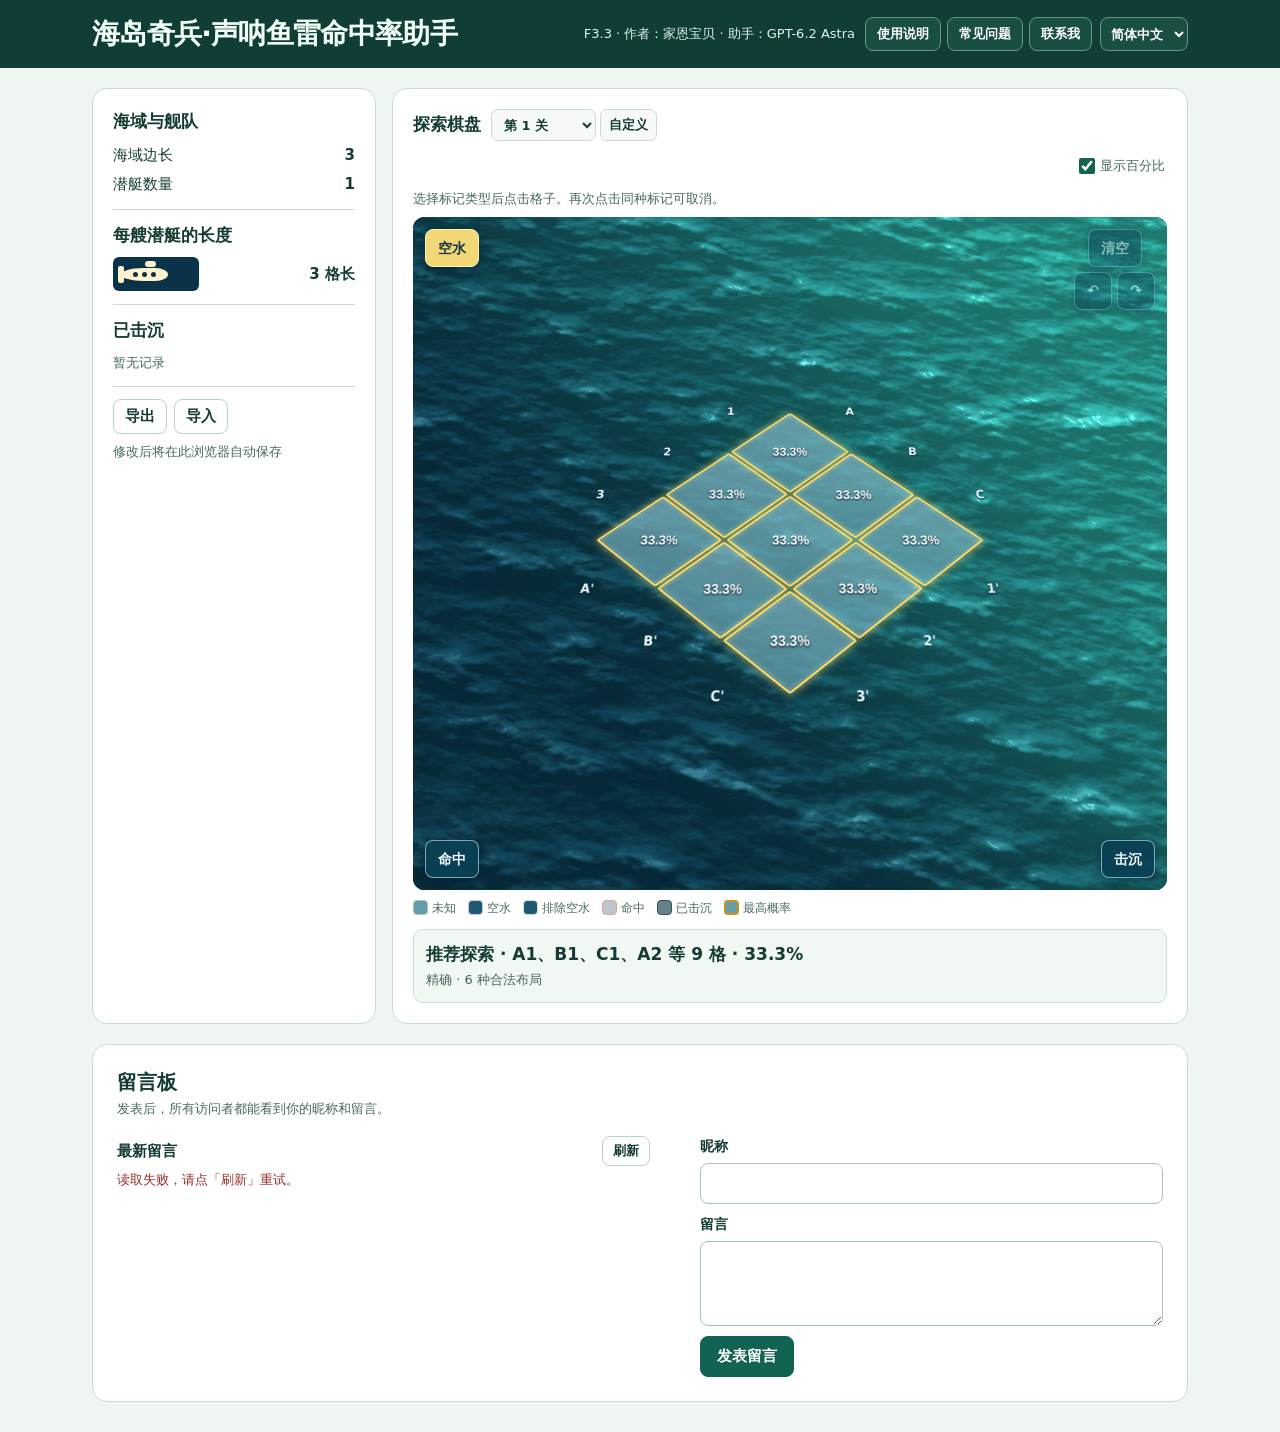
==== commit 5b8e090f: "Add files via upload" ====
--- a/index.html
+++ b/index.html
@@ -1,2602 +1,2680 @@
-<!doctype html>
-<html lang="zh-CN">
-<head>
-<meta charset="utf-8">
-<meta name="viewport" content="width=device-width, initial-scale=1">
-<title>海岛奇兵·声呐鱼雷命中率助手</title>
-<style>
-:root{color-scheme:light;--ink:#143b35;--muted:#476762;--line:#c9dbd4;--accent:#126351;--paper:#fff;--base:#eff5f0}
-*{box-sizing:border-box}
-body{margin:0;background:var(--base);color:var(--ink);font:15px/1.5 "PingFang SC","Microsoft YaHei",system-ui,sans-serif}
-button,input{font:inherit;color:inherit}
-button{cursor:pointer;border:1px solid #b9d0c7;border-radius:8px;background:#fff;padding:7px 11px;font-weight:650}
-button:hover:enabled{background:#e8f3ec}button:disabled{opacity:.46;cursor:default}button:focus-visible,input:focus-visible{outline:3px solid #167e78;outline-offset:2px}
-.mast{background:#103e36;color:#f2fff7}.mast-inner,main{max-width:1160px;margin:auto;padding:20px clamp(12px,3vw,32px)}
-.mast-inner{display:flex;justify-content:space-between;align-items:center;gap:12px;flex-wrap:wrap}
-h1,h2,p{margin:0}h1{font-size:clamp(22px,4.5vw,32px);line-height:1.2}h2{font-size:17px}.edition{display:block;color:#a8d9c5;font-size:13px;margin-bottom:4px}
-.mast button{background:#194e43;color:#fff;border-color:#67978a}.mast button:hover:enabled{background:#276355}
-.mast .history-button{display:grid;place-items:center;width:40px;min-height:37px;padding:0;font:700 24px/1 "Segoe UI Symbol",system-ui,sans-serif}
-.usage{flex-basis:100%;max-width:880px;color:#d0e6e1;font-size:13px}
-.usage p+p{margin-top:5px}
-.actions,.modes,.legend{display:flex;flex-wrap:wrap;gap:7px;align-items:center}
-main{display:grid;grid-template-columns:284px minmax(0,1fr);gap:16px;align-items:start}
-.card{background:var(--paper);border:1px solid var(--line);border-radius:15px;padding:clamp(12px,2vw,20px)}
-.settings h2{margin-bottom:9px}.setting{display:flex;justify-content:space-between;align-items:center;gap:6px;margin:7px 0}
-.step{display:grid;grid-template-columns:34px 47px 34px;gap:4px}
-.step button{padding:0;min-height:36px;font-size:20px;line-height:1}
-.step input{appearance:textfield;width:100%;min-width:0;border:1px solid #a6c3b7;border-radius:7px;background:#fff;text-align:center;color:#143b35;-webkit-text-fill-color:#143b35;font-weight:750;font-size:16px;padding:0 2px;font-variant-numeric:tabular-nums}
-.step input::-webkit-inner-spin-button,.step input::-webkit-outer-spin-button{-webkit-appearance:none;margin:0}
-.author{color:#add0cd;font-size:13px;margin-top:4px}
-.fleet-icon{display:flex;justify-content:flex-start;align-items:center;width:86px;height:34px;padding:0 8px;border-radius:6px;background:#0a334a;color:#fff2cd}
-.fleet-icon.depleted{color:#728997}
-.fleet-silhouette{position:relative;display:flex;justify-content:center;align-items:center;gap:clamp(1px,calc(6px - var(--length)*.5px),4px);height:13px;
-  width:min(100%,calc(29px + var(--length)*6px));padding-inline:6px;border-radius:48% 27% 27% 48% / 50%;background:currentColor}
-.fleet-silhouette::before,.fleet-silhouette::after{content:"";position:absolute;background:currentColor}
-.fleet-silhouette::before{width:24%;height:6px;left:51%;bottom:calc(100% + 1px);border-radius:5px}
-.fleet-silhouette::after{width:6px;height:17px;left:-3px;top:-2px;border-radius:2px}
-.fleet-port{flex:0 1 5px;min-width:1px;aspect-ratio:1;border-radius:50%;background:#0a334a}
-.dim,.note{color:var(--muted);font-size:13px}.settings hr{border:0;border-top:1px solid var(--line);margin:13px 0}
-.sunk-line{display:flex;justify-content:space-between;align-items:center;gap:8px;margin-top:7px}.sunk-line button{padding:4px 8px}
-.topline{display:flex;justify-content:space-between;align-items:center;gap:8px;flex-wrap:wrap;margin-bottom:10px}
-.modes button[aria-pressed=true]{background:var(--accent);color:white;border-color:var(--accent)}
-.note{margin:8px 0;min-height:20px}.error{color:#9f2c2c}
-.board-scroll{overflow:auto;padding:3px;margin:0 -3px}
-.board{display:grid;grid-template-columns:23px repeat(var(--cols),minmax(32px,1fr));gap:3px;width:100%;align-items:center}
-.axis{text-align:center;font-size:12px;font-weight:700;color:var(--muted)}
-.cell{padding:0;aspect-ratio:1;border-radius:6px;border:1px solid #a8c8b4;background:var(--tile,#e7f1d9);font-size:clamp(9px,1.75vw,14px);font-weight:750;line-height:1;display:grid;place-items:center;min-width:0;font-variant-numeric:tabular-nums}
-.board-scroll:not(.sea) .cell:hover:enabled{background:var(--tile,#e7f1d9);filter:brightness(.94)}
-.cell.water,.key.water{background:#e2edf3;color:#315a6b;border-color:#beccd4}
-.cell.ring,.key.ring{background:#edf1f2;color:#526d75;border-color:#d5e1e1}
-.cell.hit,.key.hit{background:#f6d6cb;color:#872f22;border-color:#e2a394}
-.cell.sunk,.key.sunk{background:#28594e;color:#fff;border-color:#28594e}
-.cell.best{box-shadow:inset 0 0 0 2px #be8006;border-color:#9c6707}
-.cell.preview{outline:3px solid #0a7b82;outline-offset:-3px}
-.cell.anchor{outline-style:double}
-.preview-actions[hidden]{display:none}
-.preview-actions{margin:8px 0}
-#confirm-sunk{background:var(--accent);color:#fff;border-color:var(--accent)}
-.legend{margin-top:9px;font-size:12px;color:var(--muted);gap:8px 12px}.legend span{display:inline-flex;align-items:center;gap:4px}
-.key{width:15px;height:15px;border:1px solid #a8c8b4;border-radius:4px;background:#e7f1d9;display:inline-block}.key.best{border:2px solid #be8006}
-.result{border:1px solid #cadfd4;background:#f1f8f1;border-radius:10px;padding:12px;margin-top:12px}.result strong{font-size:17px}.result p+p{margin-top:3px}
-details{margin-top:12px;color:var(--muted);font-size:13px}summary{cursor:pointer;font-weight:650}details p{margin-top:5px}
-@media(max-width:760px){main{grid-template-columns:minmax(0,1fr)}.play{grid-row:1}.cell{font-size:clamp(9px,2.7vw,15px)}.mast-inner{padding-block:13px}.actions button{padding:5px 8px}}
-.view-toggle{display:inline-flex;gap:3px;padding:3px;border-radius:10px;background:#e8f0f1}
-.view-toggle button{padding:4px 9px;border-color:transparent;background:transparent}
-.view-toggle button[aria-pressed=true]{background:#0b596a;color:white}
-.board-scroll.sea{border-radius:12px;background:#073957;padding:0;margin:0}
-.ocean-surface{display:none}
-.sea .scene{
-  position:relative;isolation:isolate;overflow:hidden;container-type:inline-size;
-  aspect-ratio:1.4;min-width:max(292px,calc(var(--cols,9) * 32px));
-  background:#0a465a url("[data-uri]") center/100% 100% no-repeat;
-}
-.sea .ocean-surface{display:block;position:absolute;inset:0;width:100%;height:100%;pointer-events:none;opacity:0}
-.sea .ocean-surface.ready{opacity:1}
-@media(prefers-reduced-motion:reduce){.sea .ocean-surface.ready{opacity:0}}
-.sea .board{
-  position:absolute;z-index:1;left:50%;top:42.2%;width:64.5%;aspect-ratio:1;
-  gap:clamp(1.2px,.35cqw,3px);align-items:stretch;
-  grid-template-columns:repeat(calc(var(--cols) + 1),minmax(0,1fr));
-  grid-template-rows:repeat(calc(var(--cols) + 1),minmax(0,1fr));
-  transform:translate(-50%,-50%) perspective(185cqw) rotateX(44deg) rotateZ(45deg);
-}
-.sea .board .cell{grid-template:minmax(0,1fr)/minmax(0,1fr)}
-.sea .board .cell-label{font-family:Arial,sans-serif;font-weight:700;font-size:clamp(9px,calc(57cqw / (var(--cols) + 1) * .32),13px)}
-@container (max-width:540px){
-  .sea .board .cell-label[data-short-odds]{font-size:0;text-shadow:0 1px 1px #123d49}
-  .sea .board .cell-label[data-short-odds]::after{content:attr(data-short-odds);font:600 clamp(9px,calc(19cqw / (var(--cols) + 1)),12px)/1 Arial,sans-serif}
-}
-.sea .axis,.sea .cell-label{transform:matrix(.7071,-.7071,.983,.983,0,0)}
-.sea .axis{align-self:center;justify-self:center;color:#edfcff;text-shadow:0 1px 2px #022336;font-size:12px}
-.sea .cell{position:relative;display:grid;align-items:center;justify-items:center;aspect-ratio:auto;border-radius:2px;
-  color:white;border:1px solid #b6e8efb8;box-shadow:inset 0 0 0 1px #ddffff44;
-  background:linear-gradient(145deg,#ddfbff38,#397f9d5c);text-shadow:0 1px 2px #031b2b}
-.sea .cell.unknown{background:linear-gradient(145deg,#fff2,transparent),var(--sea-tile,#5daabc69)}
-.sea .cell.water,.sea .cell.ring,.sea .cell.sunk{background:#062f4d55;border-color:#5eafbf44;box-shadow:none}
-.sea .cell.water .cell-label{opacity:.65}
-.sea .cell.ring .cell-label,.sea .cell.sunk .cell-label,.sea .cell.hit .cell-label{opacity:0}
-.sea .cell.hit{background:#062b4870;border-color:#81cbd88c;box-shadow:none}
-.sea .cell.best{border:2px solid #ffda66;box-shadow:0 0 10px #ffe578b0,inset 0 0 6px #fff29f58;z-index:1}
-.sea .cell.preview{outline-color:#f2ff9d;z-index:3}
-.sea .cell:focus-visible{outline:3px solid white;z-index:4}
-.sea .cell:hover:enabled{filter:brightness(1.17)}
-.sea .cell-label{display:block;pointer-events:none;white-space:nowrap;font-size:clamp(8px,1.25vw,12px)}
-.debris{display:none}
-.sea .debris{display:block;position:absolute;z-index:1;width:77%;height:72%;pointer-events:none;transform:matrix(.7071,-.7071,.983,.983,0,0);
-  border-radius:50%;background:radial-gradient(ellipse at 50% 58%,#ebf8f8c9, #82bdc78c 52%,transparent 74%);filter:drop-shadow(0 1px 1px #03354b)}
-.sea .debris i{position:absolute;left:var(--x);top:var(--y);width:var(--w);height:var(--h);
-  transform:rotate(var(--turn));clip-path:polygon(0 27%,24% 8%,64% 0,96% 19%,100% 73%,66% 100%,17% 87%);
-  background:linear-gradient(131deg,#f6fcfb 5%,#8a9da5 15%,#c5d1d4 45%,#84959c 47%,#466873 70%,#e0ebec 86%)}
-.sea .debris i:nth-child(1){--x:15%;--y:16%;--w:45%;--h:47%;--turn:-28deg}
-.sea .debris i:nth-child(2){--x:48%;--y:4%;--w:38%;--h:61%;--turn:28deg}
-.sea .debris i:nth-child(3){--x:10%;--y:48%;--w:48%;--h:40%;--turn:15deg}
-.sea .debris i:nth-child(4){--x:49%;--y:56%;--w:37%;--h:36%;--turn:-17deg}
-.sea .debris i:nth-child(5){--x:34%;--y:37%;--w:35%;--h:36%;--turn:58deg}
-.wreck{display:none}
-.sea .wreck{position:absolute;inset:0;display:block;container-type:size;z-index:2;pointer-events:none}
-.sea .ship{position:absolute;top:50%;left:50%;width:86cqw;height:83cqh;
-  transform:translate(-50%,-55%) matrix(.7071,-.7071,.983,.983,0,0) rotate(35deg)}
-.sea .wreck.vertical .ship{width:86cqh;height:83cqw;transform:translate(-50%,-55%) matrix(.7071,-.7071,.983,.983,0,0) rotate(145deg)}
-.sea .ship::before{content:"";position:absolute;inset:12% -5% -11%;border-radius:100px;
-  background:repeating-radial-gradient(ellipse at 40% 52%,#edffffc4 0 1px,transparent 3px 5px),radial-gradient(ellipse,#e3faffaa 50%,transparent 75%);filter:blur(1px);opacity:.8}
-.sea .hull{position:absolute;inset:0;border-radius:100px;border:1px solid #435761;
-  background:radial-gradient(ellipse at 13% 32%,#d3e0e48c,transparent 26%),radial-gradient(ellipse at 90% 75%,#35475498,transparent 27%),
-    repeating-linear-gradient(90deg,transparent 0 18%,#45596493 19%,#e8f3f5b6 20%,transparent 22% 30%),
-    linear-gradient(180deg,#81949d 0%,#d4e1e3 14%,#eef3f3 32%,#adbfc5 54%,#748892 78%,#364d5c 98%);
-  box-shadow:inset -3px -2px 6px #162c3c9e,0 2px 5px #032e49ad}
-.sea .hull::before{content:"";position:absolute;top:21%;left:40%;width:24%;height:59%;border-radius:43%;
-  background:linear-gradient(145deg,#f4f9f8,#bdcbcf 43%,#68828c 65%,#344951);box-shadow:1px 2px 3px #293842,inset 0 1px 2px #edfaff}
-.sea .hull::after{content:"";position:absolute;top:26%;left:46%;width:16%;height:30%;border-radius:40%;
-  background:radial-gradient(ellipse at 86% 52%,#ffdbc8 0 14%,#982220 19% 26%,transparent 29%),linear-gradient(180deg,#ffbaa1,#ef5932 46%,#8d251f);
-  box-shadow:1px 2px 2px #4c3d32}
-.sea .tail{position:absolute;left:-6%;top:32%;width:12%;height:34%;transform:rotate(-25deg);border-radius:48%;background:linear-gradient(#a0b1b8,#425967 52%,#263947)}
-.sea+.legend .key{background:#649eac}.sea+.legend .key.water,.sea+.legend .key.ring{background:#1f5872}.sea+.legend .key.hit{background:#bbc7cb}.sea+.legend .key.sunk{background:#697f89}.sea+.legend .key.best{border-color:#cb930f}
-@media(max-width:450px){.sea .axis{font-size:10px}}
-.mast-inner{padding-block:17px;flex-wrap:wrap;gap:12px 20px}
-.mast h1{font-size:clamp(20px,3.5vw,28px);letter-spacing:-.025em}
-.help-tools,.history-actions{display:flex;align-items:center;gap:6px}
-.help-tools button{font-size:13px;min-height:34px;padding:5px 11px;white-space:nowrap}
-.help-tools{flex-wrap:wrap}
-.help-tools #languageToggle{color:#fff;background:#194e43;border:1px solid #67978a;border-radius:8px;min-height:34px;padding:5px 6px;margin-inline-start:2px;font-family:inherit;font-size:13px;font-weight:600;cursor:pointer}
-.help-tools #languageToggle option{color:#143b35;background:#fff}
-.help-tools #languageToggle:focus-visible{outline:3px solid #a8ebe1;outline-offset:2px}
-.help-tools button:focus-visible{outline-color:#a8ebe1}
-.history-actions{gap:3px}
-.history-button{min-width:34px;padding:2px 6px;font:700 21px/1.4 system-ui,sans-serif}
-.file-actions{border-top:1px solid var(--line);margin-top:14px;padding-top:12px}
-.file-actions button{padding:5px 11px}
-#guide-dialog{padding:0;border:1px solid var(--line);border-radius:16px;background:#fbfdfb;color:var(--ink);width:min(560px,calc(100% - 24px));max-width:calc(100% - 24px);max-height:min(80vh,680px);max-height:min(82dvh,680px);box-shadow:0 20px 70px #061f2570;overflow:hidden}
-#guide-dialog[open]{display:flex;flex-direction:column}
-#guide-dialog::backdrop{background:rgba(9,36,40,.56)}
-.guide-heading{display:flex;align-items:center;justify-content:space-between;gap:10px;padding:15px 20px;border-bottom:1px solid var(--line)}
-.guide-heading h2{font-size:21px;line-height:1.25}
-#guide-close{height:34px;width:34px;flex-shrink:0;display:grid;place-items:center;padding:0;font:24px/1 system-ui,sans-serif}
-#guide-content{overflow-y:auto;overscroll-behavior:contain;min-height:0;padding:6px 20px 16px;scrollbar-gutter:stable}
-#guide-content:focus-visible{outline:-webkit-focus-ring-color auto 1px;outline-offset:-3px}
-.guide-section{padding:13px 0}
-.guide-section+.guide-section,.faq-entry+.faq-entry{border-top:1px solid #d8e4de}
-.guide-section h3{margin:0 0 6px;font-size:16px;color:var(--accent)}
-.guide-section p,.faq-entry p{font-size:14px;line-height:1.7;margin:0;color:#2a4842}
-.guide-section p+p{margin-top:5px}
-.guide-section strong{font-weight:700;color:var(--ink)}
-#guide-content .faq-entry{margin:0;font-size:14px}
-.faq-entry summary{padding:13px 1px;color:var(--ink)}
-.faq-entry p{padding-bottom:14px}
-#guide-credit{padding:9px 20px;font-size:12px;color:var(--muted);border-top:1px solid var(--line);background:#eff5f0}
-@media(max-width:560px){.mast-inner{padding-block:12px}.guide-heading{padding:12px 15px}#guide-content{padding-inline:15px}.help-tools button{min-height:36px}.topline .actions{gap:5px}.topline .history-actions button{padding:0 5px;min-height:32px}}
-
-
-.board-context,.stage-picker,.odds-control{display:flex;align-items:center}
-.board-context{gap:10px;flex-wrap:wrap}.stage-picker{gap:4px}
-.stage-picker select,.stage-picker button{min-height:32px;padding:4px 8px;border:1px solid var(--line);border-radius:7px;background:#f6f9f7;color:var(--ink);font-weight:600}
-.stage-picker select{font-family:inherit;font-size:13px;cursor:pointer}.stage-picker button{font-size:13px}
-.stage-picker select:focus-visible{outline:3px solid #167e78;outline-offset:2px}
-.stage-picker button[aria-pressed=true]{background:var(--accent);color:white}
-.preset-value{font-variant-numeric:tabular-nums;font-weight:650}
-.odds-control{margin-inline-start:auto;gap:5px;padding:5px 2px;font-size:13px;cursor:pointer;color:var(--muted)}
-.odds-control input{margin:0;width:16px;height:16px;accent-color:var(--accent)}
-</style>
-<style>.help-tools{flex-wrap:wrap}
-@media(min-width:761px){main{align-items:stretch}}
-.help-tools .contact-link,.contact-back{display:inline-flex;align-items:center;justify-content:center;border-radius:8px;border:1px solid #67978a;background:#194e43;color:#fff;text-decoration:none;font:650 13px/1.5 inherit;padding:5px 11px;min-height:34px}
-.help-tools .contact-link{font-size:13px;font-weight:650}
-.help-tools .contact-link:hover,.contact-back:hover{background:#276355}
-.community-wrap{max-width:1160px;margin:0 auto;padding:0 clamp(12px,3vw,32px) 30px}
-.community-card{padding:clamp(16px,2vw,24px)}
-.community-intro{margin-bottom:18px}
-.community-intro h2{font-size:20px;line-height:1.3}
-.community-intro p,.community-note{color:#476762;font-size:13px}
-.community-intro p{margin:4px 0 0}
-.community-columns{display:grid;grid-template-columns:minmax(0,1.15fr) minmax(0,1fr);gap:clamp(18px,4vw,50px)}
-.feed-tools,.form-actions{display:flex;align-items:center;justify-content:space-between;gap:10px}
-.feed-tools h3{font-size:15px;margin:0}
-.feed-tools button,#older-messages{font-size:13px;padding:4px 10px}
-#public-messages{list-style:none;padding:0;margin:8px 0}
-#public-messages li{border-top:1px solid #d8e4de;padding:10px 0}
-.message-meta{display:flex;align-items:baseline;flex-wrap:wrap;gap:6px 12px;font-size:14px;overflow-wrap:anywhere}
-.message-meta time{font-size:12px;color:#57716a}
-#public-messages p{font-size:14px;white-space:pre-wrap;overflow-wrap:anywhere;margin:3px 0 0}
-.community-form{display:grid;align-content:start;gap:6px;min-width:0}
-.community-form label{font-size:14px;font-weight:650}
-.community-form :is(input,textarea){display:block;width:100%;min-width:0;box-sizing:border-box;border:1px solid #a6c3b7;border-radius:8px;background:white;color:#143b35;font:inherit;line-height:1.5;padding:8px 10px;margin:0 0 4px}
-.community-form textarea{resize:vertical;min-height:72px}
-.community-form :is(input,textarea):focus-visible,.contact-link:focus-visible{outline:3px solid #167e78;outline-offset:2px}
-.community-form button[type=submit]{background:#126351;color:white;border-color:#126351;padding:8px 16px}
-.community-form button[type=submit]:hover:enabled{background:#0c5143}
-.community-note{margin:4px 0}
-.community-note:empty{display:none}
-.community-note[data-error="true"]{color:#992e28}
-.contact-body{margin:0;color:#143b35;background:#eff5f0;font:15px/1.5 "PingFang SC","Microsoft YaHei",system-ui,sans-serif}
-.contact-body *{box-sizing:border-box}
-.contact-mast{background:#103e36;color:#fff}
-.contact-bar{max-width:760px;margin:auto;padding:14px clamp(14px,3vw,28px);display:flex;align-items:center;justify-content:space-between;gap:10px}
-.contact-bar select{font:inherit;font-size:14px;padding:6px 9px;color:#fff;background:#194e43;border:1px solid #67978a;border-radius:8px}
-.contact-main{max-width:760px;margin:24px auto;padding:0 clamp(14px,3vw,28px)}
-.contact-card{background:#fff;border:1px solid #c9dbd4;border-radius:15px;padding:clamp(18px,4vw,32px)}
-.contact-card h1{font-size:clamp(23px,4vw,30px);margin:0 0 5px;line-height:1.3}
-.contact-card .community-intro{margin-bottom:20px}
-.contact-card button{font:650 15px/1.5 system-ui,sans-serif;cursor:pointer;border:1px solid;border-radius:8px}
-.contact-card button:disabled{opacity:.48;cursor:default}
-@media(max-width:680px){.community-columns{grid-template-columns:minmax(0,1fr)}.community-form{border-top:1px solid #d8e4de;padding-top:14px}.contact-card .community-form{border:0;padding-top:0}}
-</style>
-</head>
-<body>
-<header class="mast"><div class="mast-inner">
-  <h1>海岛奇兵·声呐鱼雷命中率助手</h1>
-  <div class="help-tools">
-    <button type="button" id="guide-open" aria-haspopup="dialog" aria-controls="guide-dialog">使用说明</button>
-    <button type="button" id="faq-open" aria-haspopup="dialog" aria-controls="guide-dialog">常见问题</button>
-    <a href="./contact.html" id="contact-link" class="contact-link" data-word="contact">联系我</a>
-    <select id="languageToggle" aria-label="选择语言">
-      <option value="zh" lang="zh-CN">简体中文</option>
-      <option value="zh-Hant" lang="zh-Hant">繁體中文</option>
-      <option value="en" lang="en">English</option>
-      <option value="ja" lang="ja">日本語</option>
-    </select>
-  </div>
-</div></header>
-<main>
-  <aside class="card settings">
-    <h2>海域与舰队</h2>
-    <div id="dimensions"></div>
-    <hr>
-    <h2>每艘潜艇的长度</h2>
-    <p class="dim" id="fleet-entry-help">填入开局舰队。标记击沉后会自动扣除对应长度。</p>
-    <div id="lengths"></div>
-    <hr>
-    <h2>已击沉</h2>
-    <div id="sunk-list"></div>
-    <div class="actions file-actions"><button id="export" type="button">导出</button><button id="import" type="button">导入</button><input id="file" type="file" accept=".json,application/json" hidden></div>
-    <p class="note" id="save" role="status"></p>
-  </aside>
-  <section class="card play" aria-labelledby="board-title">
-    <div class="topline"><div class="board-context"><h2 id="board-title">探索棋盘</h2><div class="stage-picker">
-        <select id="stage-select" aria-label="海域预设"></select>
-        <button type="button" id="custom-stage" aria-pressed="false">自定义</button>
-      </div></div><div class="actions">
-      <div class="view-toggle" aria-label="棋盘视角"><button id="view-sea" type="button" aria-pressed="true">斜视</button><button id="view-flat" type="button" aria-pressed="false">平视</button></div>
-      <button id="reset" type="button">清空标记</button><div class="history-actions"><button class="history-button" id="undo" type="button" aria-label="撤销" title="撤销（Ctrl+Z）" aria-keyshortcuts="Control+Z">↶</button><button class="history-button" id="redo" type="button" aria-label="恢复刚才撤销的操作" title="恢复刚才撤销的操作（Ctrl+Y）" aria-keyshortcuts="Control+Y">↷</button></div>
-    </div></div>
-    <div class="modes" id="modes" aria-label="标记模式">
-      <button type="button" data-mode="water" aria-pressed="true">空水</button>
-      <button type="button" data-mode="hit" aria-pressed="false">命中未沉</button>
-      <button type="button" data-mode="sunk" aria-pressed="false">击沉</button>
-      <button type="button" data-mode="unknown" aria-pressed="false">擦除</button>
-      <label class="odds-control"><input type="checkbox" id="show-odds" checked>显示百分比</label>
-    </div>
-    <p class="note" id="message" role="status"></p>
-    <div class="actions preview-actions" id="preview-actions" hidden>
-      <button type="button" id="confirm-sunk">确认击沉</button>
-      <button type="button" id="cancel-sunk">取消选取</button>
-    </div>
-    <div class="board-scroll sea" id="board-scroll" tabindex="0" aria-label="探索棋盘，可横向滚动"><div class="scene" id="scene"><canvas aria-hidden="true" class="ocean-surface" id="ocean-surface"></canvas><div class="board" id="board"></div></div></div>
-    <div class="legend" aria-label="棋盘图例"><span><i class="key"></i>未知</span><span><i class="key water"></i>空水</span><span><i class="key ring"></i>排除空水</span><span><i class="key hit"></i>命中</span><span><i class="key sunk"></i>已击沉</span><span><i class="key best"></i>最高概率</span></div>
-    <div class="result" aria-live="polite"><p><strong id="recommend"></strong></p><p id="status" class="dim"></p></div>
-  </section>
-</main>
-<section class="community-wrap" id="guestbook" aria-labelledby="guestbook-title">
-  <div class="card community-card">
-    <div class="community-intro">
-      <h2 id="guestbook-title" data-word="guestbook">留言板</h2>
-      <p data-word="publicHint">发表后，所有访问者都能看到你的昵称和留言。</p>
-    </div>
-    <div class="community-columns">
-      <div class="message-feed">
-        <div class="feed-tools"><h3 data-word="recent">最新留言</h3>
-          <button type="button" id="refresh-messages" data-word="refresh">刷新</button></div>
-        <p id="feed-state" class="community-note" role="status"></p>
-        <ol id="public-messages"></ol>
-        <button type="button" id="older-messages" data-word="older" hidden>查看更多</button>
-      </div>
-      <form id="guest-form" class="community-form">
-        <label for="guest-name" data-word="nickname">昵称</label>
-        <input id="guest-name" name="nickname" autocomplete="nickname" required>
-        <label for="guest-text" data-word="message">留言</label>
-        <textarea id="guest-text" name="message" rows="3" required></textarea>
-        <div class="form-actions"><button id="publish-message" type="submit" data-word="publish">发表留言</button></div>
-        <p id="post-state" class="community-note" role="status"></p>
-      </form>
-    </div>
-  </div>
-</section>
-
-<dialog id="guide-dialog" aria-labelledby="guide-title">
-  <div class="guide-heading"><h2 id="guide-title"></h2><button type="button" id="guide-close" aria-label="关闭" autofocus>×</button></div>
-  <div id="guide-content" tabindex="0"></div>
-  <div id="guide-credit"></div>
-</dialog>
-<script>(() => {
-  const copy = {
-  "zh": {
-    "guide": "使用说明",
-    "faq": "常见问题",
-    "close": "关闭",
-    "credit": "F3.0 · 作者 TATSU",
-    "sections": [
-      [
-        "选择当前海域",
-        [
-          "海域预设",
-          "选择游戏里的关卡，助手会载入对应的海域边长和舰队，并清空棋盘。第 11 关起共用一套配置。选错关卡时可点撤销。"
-        ],
-        [
-          "自定义",
-          "想改设置时点「自定义」，当前标记会保留。用 − / + 或直接输入数字，调整海域边长、潜艇数量和每艘的长度。每艘至少 2 格，舰队图标上的圆点表示长度。"
-        ]
-      ],
-      [
-        "记录每一发的结果",
-        [
-          "空水",
-          "鱼雷落在空格，选「空水」再点对应格。"
-        ],
-        [
-          "命中未沉",
-          "击中艇身、游戏仍未提示击沉时，逐格记录命中。"
-        ],
-        [
-          "击沉",
-          "游戏提示击沉后，依次点艇身的两个不同端点。两端要在同一行或同一列。核对高亮范围后点「确认击沉」。预览时可改点终点，「取消选取」可重选起点。"
-        ],
-        [
-          "擦除",
-          "点格子可清掉手动标记。用原模式再点一次同一格也能取消空水或命中。"
-        ]
-      ],
-      [
-        "阅读棋盘和推荐",
-        [
-          "斜视 / 平视",
-          "斜视用近大远小的海面棋盘对照游戏。平视按行列平铺，方便找坐标。例如 B3 是 B 列、第 3 行。"
-        ],
-        [
-          "图例",
-          "未知格显示命中率，金框标出并列最高的格子。小屏斜视会把百分比取整，切到平视可查看更细的数值。棋盘较宽时可左右滑动。空水是手动记录的落空位置，「排除空水」是已击沉艇周围自动排除的格子。"
-        ],
-        [
-          "推荐探索",
-          "棋盘下方列出最高概率的坐标和计算状态。并列时可任选一个，发射后按游戏结果更新标记。"
-        ],
-        [
-          "显示百分比",
-          "勾选可查看命中率数字。关闭后可按颜色深浅比较各格，金框仍标出命中率最高的位置。"
-        ]
-      ],
-      [
-        "修改记录或开始下一局",
-        [
-          "已击沉",
-          "确认后会扣除一艘对应长度的潜艇。「修正」可重选终点，想换起点则先移除整条记录，再重新标记。"
-        ],
-        [
-          "↶ / ↷",
-          "撤销上一步或恢复刚撤销的修改。也可按 Ctrl 或 ⌘ 加 Z 撤销，加 Shift 和 Z 恢复。Windows 上也可用 Ctrl+Y 恢复。"
-        ],
-        [
-          "清空标记",
-          "清除本局的手动标记和击沉记录，保留舰队设置。误点后可立即撤销。"
-        ]
-      ],
-      [
-        "保存、换设备和切换语言",
-        [
-          "导出 / 导入",
-          "棋盘会自动保存在当前浏览器。换设备、换浏览器或需要备份时，点「导出」保存 JSON 进度文件。在另一台设备上打开助手，点「导入」选中该文件。"
-        ],
-        [
-          "语言",
-          "从页首下拉菜单选择简体中文、繁體中文、English 或日本語。切换语言时会保留当前棋盘和正在选择的击沉端点。"
-        ],
-        [
-          "常见问题",
-          "点页首「常见问题」，再点问题标题查看回答，包括概率算法、击沉冲突和进度恢复。"
-        ]
-      ],
-      [
-        "留言与建议",
-        [
-          "留言板",
-          "在页面底部填写昵称和留言，点「发表留言」。发表成功后，其他访问者也能看到你的昵称和内容。「刷新」可读取最新留言，「查看更多」可翻看较早的留言。"
-        ],
-        [
-          "联系我",
-          "从页首打开「联系我」，填写建议。称呼和联系方式都可留空。点「发送建议」即可私下发给作者。"
-        ]
-      ]
-    ],
-    "questions": [
-      [
-        "一个格子的命中率是怎么算的？",
-        "助手把符合舰队设置及全部标记的完整布局视为等可能。假设 20 种合法布局中有 8 种在 B3 放有潜艇，那么 B3 的命中率是 40%。同长度潜艇互换只计一次。"
-      ],
-      [
-        "「精确」「近似」和 0% 分别表示什么？",
-        "精确表示已枚举全部合法布局。海域较大、组合太多时会改用加权抽样。有效样本较少时，推荐可能波动，近似的 0% 只表示本次样本未在该格发现潜艇。"
-      ],
-      [
-        "为什么一圈格子自动变成了「排除空水」？",
-        "计算规则要求潜艇间至少隔一格，包括对角方向。确认击沉后，相邻一圈会自动排除。若位置有误，可在「已击沉」列表修正或移除对应记录。"
-      ],
-      [
-        "为什么「确认击沉」点不了？",
-        "检查两个端点是否不同且同行或同列，所选长度是否与一艘剩余潜艇相符。艇身不能穿过已标记的空水，也不能贴着另一艘已击沉潜艇。棋盘上方会提示冲突原因。"
-      ],
-      [
-        "显示「当前没有合法布局」或「暂未获得可用估算」怎么办？",
-        "没有合法布局时，先核对开局舰队，再检查空水、命中和击沉范围。每艘未击沉的潜艇至少要留一格未命中。暂未获得估算则表示抽样未找到完整布局，补充真实线索后会重新计算。"
-      ],
-      [
-        "进度能带到新版或另一台手机吗？",
-        "可以。在原页面点「导出」，保存 JSON，再在新页面点「导入」选中该文件。旧 F 版若填过 1 格潜艇，先在旧版修正对应舰队和记录，再重新导出。隐私浏览、清除浏览器数据或更换站点地址都可能影响本地自动保存。"
-      ],
-      [
-        "会连接游戏账号或自动发射鱼雷吗？",
-        "你在游戏内发射鱼雷，再把结果手动记在助手里。助手只在本机计算，不需要登录账号、读取游戏画面或安装插件。"
-      ],
-      [
-        "想让作者私下回复，在哪里留联系方式？",
-        "打开「联系我」，在联系方式栏填入你希望作者使用的联系方式。给作者的建议和联系方式仅随表单私下提交。页面底部的留言板对所有访问者公开。"
-      ]
-    ]
-  },
-  "en": {
-    "guide": "Guide",
-    "faq": "FAQ",
-    "close": "Close",
-    "credit": "F3.0 · By TATSU",
-    "sections": [
-      [
-        "Choose your sea zone",
-        [
-          "Zone presets",
-          "Choose the zone shown in the game to load its board size and starting fleet. Selecting a different zone clears the board. Zone 11 and all later zones share one preset. Undo restores your previous board."
-        ],
-        [
-          "Custom",
-          "Select Custom to edit the setup while keeping your marks. Use − / + or type a number to change the board size, the fleet size or a submarine’s length. Each sub spans at least two cells. The dots on its icon show its length."
-        ]
-      ],
-      [
-        "Record the result of a shot",
-        [
-          "Water",
-          "If the torpedo missed, select Water and tap the cell."
-        ],
-        [
-          "Hit",
-          "If the game shows a hit and the sub is still afloat, mark the cell as a hit."
-        ],
-        [
-          "Sunk",
-          "When the game reports a sinking, tap the two distinct ends of the hull in the same row or column. Check the highlighted cells and choose Confirm sinking. Tap another end to adjust the preview, or Cancel to choose a new starting point."
-        ],
-        [
-          "Erase",
-          "Tap a cell to remove its manual mark. Tapping a Water or Hit mark again in its own mode also clears it."
-        ]
-      ],
-      [
-        "Read the board",
-        [
-          "Perspective / Top-down",
-          "Perspective lines up the near and far edges with the game view. Top-down makes coordinates easy to find. B3, for example, is column B, row 3."
-        ],
-        [
-          "Legend",
-          "Unknown cells show the current odds. Gold outlines mark every cell tied for the best chance. On a small screen, the angled view rounds percentages to whole numbers. Use the flat view for more precision. Swipe sideways on wide boards. Water records a miss. The cells around a sunken sub are ruled out automatically."
-        ],
-        [
-          "Recommendation",
-          "The line below the board lists the best coordinates and shows the calculation status. If several cells tie, choose any one, then record the shot’s result."
-        ],
-        [
-          "Percentages",
-          "Select this option to show the odds as numbers. With the numbers hidden, compare cells by their shading. Gold outlines still mark every cell tied for the highest chance."
-        ]
-      ],
-      [
-        "Correct a mark or start a new round",
-        [
-          "Sunk submarines",
-          "Confirming a sinking uses one sub of that length. Edit lets you change the second end. To change the first end, remove the record and select both ends again."
-        ],
-        [
-          "↶ / ↷",
-          "Undo or redo your last board edit. Use Ctrl+Z or ⌘Z to undo. Use Ctrl+Shift+Z or ⌘⇧Z to redo. Ctrl+Y also works on Windows."
-        ],
-        [
-          "Clear marks",
-          "Clear the marks and sinking records for this round and keep the fleet setup. Undo restores the board if you cleared it by mistake."
-        ]
-      ],
-      [
-        "Save progress and change language",
-        [
-          "Export / Import",
-          "Your board is saved in this browser. To make a backup or move to a different browser or device, export a JSON save. Open the assistant in the new browser and import that file."
-        ],
-        [
-          "Language",
-          "Choose Simplified Chinese, Traditional Chinese, English or Japanese from the menu in the header. Your board and any sinking preview stay in place."
-        ],
-        [
-          "FAQ",
-          "Open FAQ in the header and tap a question to read about the odds, conflicting marks or recovering a save."
-        ]
-      ],
-      [
-        "Messages and feedback",
-        [
-          "Guestbook",
-          "Enter a nickname and a message at the bottom of the page and select Post message. Your nickname and posted message are public. Refresh checks for new posts. Show older messages loads earlier posts."
-        ],
-        [
-          "Contact",
-          "Open Contact in the header to send the author a private suggestion. Enter your feedback and select Send feedback. Your name and contact details are optional."
-        ]
-      ]
-    ],
-    "questions": [
-      [
-        "How are the odds for a cell calculated?",
-        "Each complete layout that fits the fleet and all your marks is treated as equally likely. If 8 of 20 legal layouts put a submarine in B3, the chance for B3 is 40%. Swapping two submarines of the same length counts as the same layout."
-      ],
-      [
-        "What do exact, approximate and 0% mean?",
-        "An exact result counts every legal layout. If the search reaches its limit, the assistant estimates the odds using weighted random samples. With few effective samples, the recommendations can vary. An approximate 0% means that none of the samples placed a sub in that cell."
-      ],
-      [
-        "Why are the cells around a sunken sub ruled out?",
-        "The calculation requires a gap between submarines, including at the corners. Confirming a sinking rules out the surrounding ring. If the position is wrong, edit or remove that sinking record."
-      ],
-      [
-        "Why is Confirm sinking unavailable?",
-        "Choose two different ends in the same row or column. The length must match a remaining sub. Its hull must avoid recorded water and keep a gap from other sunken subs. Look above the board for the reason a selection was rejected."
-      ],
-      [
-        "Why are there no legal layouts or no estimate?",
-        "If the search proves there are no legal layouts, check the starting fleet, misses, hits and sunken hulls. Every sub still afloat must have at least one unhit cell. If sampling found no complete layout, the search is inconclusive. Add another result from the game to recalculate."
-      ],
-      [
-        "Can I move my progress to a new version or phone?",
-        "Yes. Export a JSON save on the original page, then import it on the new page. If an older F save contains a one-cell submarine, correct the fleet and its sinking record in the old version before exporting. Private browsing, clearing browser data or opening the site at a different address may affect local saves."
-      ],
-      [
-        "Does the assistant use my account or fire torpedoes?",
-        "You fire each shot in the game and record the result here. The assistant calculates locally. It requires no account login, game screen access or plug-in."
-      ],
-      [
-        "Where can I leave contact details for a private reply?",
-        "Use Contact and enter the address or handle you would like the author to use. Your suggestion and contact details are sent privately. Messages posted in the guestbook are visible to everyone."
-      ]
-    ]
-  },
-  "ja": {
-    "guide": "使い方",
-    "faq": "よくある質問",
-    "close": "閉じる",
-    "credit": "F3.0 · 作者 TATSU",
-    "sections": [
-      [
-        "プレイ中の海域を選ぶ",
-        [
-          "海域プリセット",
-          "ゲームと同じ海域を選ぶと、その海域の大きさと開始時の艦隊が読み込まれます。別の海域に切り替えると盤面はクリアされます。第11海域以降はすべて共通の設定です。選び間違えたら「元に戻す」を押してください。"
-        ],
-        [
-          "カスタム",
-          "「カスタム」を選ぶと、マークを残したまま設定を編集できます。− / + ボタンか数値入力で、海域の一辺のマス数、潜水艦の数、各艦の長さを設定します。潜水艦は最短2マスです。艦のアイコンの丸は長さを表します。"
-        ]
-      ],
-      [
-        "魚雷の結果を記録する",
-        [
-          "空振り",
-          "魚雷が外れたら「空振り」を選び、該当のマスをタップします。"
-        ],
-        [
-          "命中",
-          "当たってもまだ沈んでいないときは、命中したマスに印を付けます。"
-        ],
-        [
-          "撃沈",
-          "ゲームで撃沈を確認したら、同じ行か列にある艦の両端を 1 マスずつ選びます。範囲を確認して「撃沈を確定」を押します。確定前は終点を選び直せます。「キャンセル」で始点から選び直せます。"
-        ],
-        [
-          "消去",
-          "手動で付けた印を消します。「空振り」「命中」のまま同じマスをもう一度タップしても消せます。"
-        ]
-      ],
-      [
-        "盤面とおすすめマスを読む",
-        [
-          "斜め / 真上",
-          "ゲーム画面と見比べるときは、手前が大きく見える「斜め」が便利です。「真上」では行と列がそろいます。例えば B3 は B 列の 3 行目です。"
-        ],
-        [
-          "凡例",
-          "未探索のマスには命中率が表示されます。金色の枠は命中率が最も高いマスです。小さい画面の斜め表示では整数に丸めています。細かい値は平面表示で確認できます。盤面が画面に収まらないときは左右にスワイプしてください。「空振り」は記録した着弾点で、撃沈した艦の周囲は自動で候補から外れます。"
-        ],
-        [
-          "おすすめ",
-          "盤面の下におすすめの座標と計算状況が表示されます。同率のマスが複数あればどれを選んでも構いません。撃ったら結果を入力してください。"
-        ],
-        [
-          "確率を表示",
-          "チェックを入れると命中率が数字で表示されます。チェックを外しても色の濃淡で確率を比較できます。命中率が最も高いマスには金色の枠が付きます。"
-        ]
-      ],
-      [
-        "記録を修正する・次の海域に進む",
-        [
-          "撃沈済み",
-          "撃沈を確定すると、同じ長さの艦の残数が 1 隻減ります。「修正」で終点を選び直せます。始点を変えるには、記録を「削除」して両端を選び直します。"
-        ],
-        [
-          "↶ / ↷",
-          "直前の編集を元に戻すか、取り消した編集をやり直します。元に戻すには Ctrl+Z または ⌘Z、やり直すには Ctrl+Shift+Z または ⌘⇧Z を使えます。Windows では Ctrl+Y でもやり直せます。"
-        ],
-        [
-          "マークをクリア",
-          "艦隊の設定を残して、マスの印と撃沈記録を消します。間違えて消した場合は、すぐに「元に戻す」を押してください。"
-        ]
-      ],
-      [
-        "保存と表示言語",
-        [
-          "書き出し / 読み込み",
-          "盤面はこのブラウザーに自動保存されます。バックアップを取るときや端末・ブラウザーを替えるときは、進行状況を JSON ファイルに書き出してください。移行先でこのページを開き、保存したファイルを読み込みます。"
-        ],
-        [
-          "言語",
-          "ページ上部のメニューで簡体字中国語、繁体字中国語、英語、日本語を選べます。切り替えても編集中の盤面や撃沈のプレビューは引き継がれます。"
-        ],
-        [
-          "よくある質問",
-          "画面上部の「よくある質問」を開き、質問をタップすると、確率の計算方法や撃沈記録の直し方などを確認できます。"
-        ]
-      ],
-      [
-        "掲示板とお問い合わせ",
-        [
-          "掲示板",
-          "ページの一番下でニックネームとメッセージを入力して「投稿する」を押します。投稿が完了すると、ニックネームとメッセージが公開されます。「更新」で新着を確認でき、「以前の投稿を表示」で古い投稿も読めます。"
-        ],
-        [
-          "お問い合わせ",
-          "ページ上部の「お問い合わせ」から作者に直接ご意見を送れます。内容を入力して「送信する」を押してください。お名前と連絡先は任意です。"
-        ]
-      ]
-    ],
-    "questions": [
-      [
-        "各マスの命中率はどうやって求めていますか？",
-        "艦隊とすべての印に合う配置が、どれも同じ確率で出ると仮定しています。例えば可能な配置が 20 通りあり、そのうち 8 通りで B3 に潜水艦がいれば、B3 の命中率は 40% です。同じ長さの艦を入れ替えただけの配置は 1 通りと数えます。"
-      ],
-      [
-        "「厳密」「近似」や 0% はどういう意味ですか？",
-        "厳密な計算では可能な配置をすべて数えます。探索が上限に達すると、重み付きのランダムサンプリングで推定します。有効なサンプルが少ないと、おすすめのマスが変動することがあります。近似の 0% は、今回のサンプルではそのマスに艦が見つからなかったことを表します。"
-      ],
-      [
-        "撃沈した艦の周囲が自動で除外されるのはなぜですか？",
-        "計算では、潜水艦同士は斜め方向も含めて隣り合わないという条件を使います。撃沈を確定すると、艦の周囲 1 マスが候補から外れます。位置を間違えたときは「撃沈済み」の記録を修正するか削除してください。"
-      ],
-      [
-        "「撃沈を確定」が押せません。",
-        "同じ行か列から、異なる 2 つの端点を選んでください。長さが残っている艦と合うか、途中に空振りのマスがないか、別の撃沈済みの艦に接していないかを確認します。選択できない理由は盤面の上に表示されます。"
-      ],
-      [
-        "可能な配置がない、または推定できないと表示されます。",
-        "可能な配置がないときは、開始時の艦隊、空振り、命中、撃沈範囲を見直してください。撃沈前の艦には少なくとも 1 マス未命中の部分が必要です。サンプリングで配置が見つからなかった場合は結果が未確定です。ゲームで得た次の手掛かりを入力すると再計算します。"
-      ],
-      [
-        "新版や別のスマートフォンに引き継げますか？",
-        "元の画面で「書き出し」を押して JSON ファイルを保存し、新しい画面で「読み込み」を選びます。旧 F 版で 1 マスの艦を入力した場合は、旧版で艦隊と該当する撃沈記録を修正してから書き出してください。プライベートブラウズ、閲覧データの削除、サイトのアドレス変更などで自動保存を引き継げないことがあります。"
-      ],
-      [
-        "ゲームとの連携や魚雷の自動発射はありますか？",
-        "魚雷はゲーム内で発射し、結果をこの画面に手動で記録します。計算は端末内で完結します。アカウントへのログイン、ゲーム画面の読み取り、プラグインのインストールは不要です。"
-      ],
-      [
-        "個別の返信を希望するときはどこに連絡先を書けばよいですか？",
-        "「お問い合わせ」の連絡先欄に、返信を希望するアドレスなどをご記入ください。内容と連絡先は作者に非公開で送られます。ページ下部の掲示板に投稿した内容は、どなたでも閲覧できます。"
-      ]
-    ]
-  },
-  "zh-Hant": {
-    "guide": "使用說明",
-    "faq": "常見問題",
-    "close": "關閉",
-    "credit": "F3.0 · 作者 TATSU",
-    "sections": [
-      [
-        "選擇目前的海域",
-        [
-          "海域預設",
-          "選擇遊戲中的關卡，即可載入該關的海域邊長與開局艦隊。切換關卡會清空棋盤。第 11 關起共用同一套配置。選錯關卡可點「復原」。"
-        ],
-        [
-          "自訂",
-          "點「自訂」可保留目前的標記並開放編輯。用 − / + 或直接輸入數字來調整海域邊長、潛艇數量及各艇長度。每艘至少占 2 格，艦隊圖示上的圓點代表長度。"
-        ]
-      ],
-      [
-        "記錄每一發魚雷的結果",
-        [
-          "空水",
-          "魚雷落空時，選「空水」再點對應的格子。"
-        ],
-        [
-          "命中未沉",
-          "魚雷擊中艇身、遊戲尚未顯示擊沉時，逐格記錄命中。"
-        ],
-        [
-          "擊沉",
-          "遊戲顯示擊沉後，依序點選艇身的兩個不同端點。兩端須在同一列或同一欄。核對範圍後點「確認擊沉」。預覽時可改選終點，或點「取消選取」重新選擇起點。"
-        ],
-        [
-          "擦除",
-          "點格子即可清除手動標記。在原模式下再點一次同一格，也可取消空水或命中。"
-        ]
-      ],
-      [
-        "閱讀棋盤與推薦",
-        [
-          "斜視 / 平視",
-          "斜視的海面棋盤近大遠小，方便對照遊戲畫面。平視適合核對座標，例如 B3 是 B 欄、第 3 列。"
-        ],
-        [
-          "圖例",
-          "未知格預設顯示命中率，金框標出機率並列最高的位置。小螢幕的斜視模式會將百分比四捨五入成整數，平視可查看較細的數值。棋盤較寬時可左右滑動。空水是手動記錄的落空位置，「排除空水」是擊沉後自動排除的鄰近格。"
-        ],
-        [
-          "推薦探索",
-          "棋盤下方列出命中率最高的座標與計算狀態。有多格並列時可任選一格，發射後再依遊戲結果更新標記。"
-        ],
-        [
-          "顯示百分比",
-          "勾選可顯示命中率數字。關閉後仍可依顏色深淺比較各格，命中率最高的位置也仍有金框。"
-        ]
-      ],
-      [
-        "修正紀錄或開始下一局",
-        [
-          "已擊沉",
-          "確認擊沉時，會從剩餘艦隊中扣除一艘相應長度的潛艇。「修正」可重選終點。想更改起點，請先移除整筆紀錄，再重新標記。"
-        ],
-        [
-          "↶ / ↷",
-          "復原上一步或重做剛才復原的操作。Ctrl+Z 或 ⌘Z 可復原，Ctrl+Shift+Z 或 ⌘⇧Z 可重做。Windows 也可按 Ctrl+Y 重做。"
-        ],
-        [
-          "清空標記",
-          "清除本局的手動標記和擊沉紀錄，保留艦隊設定。誤點後可立即復原。"
-        ]
-      ],
-      [
-        "儲存、換裝置與切換語言",
-        [
-          "匯出 / 匯入",
-          "棋盤會自動儲存在目前的瀏覽器。換裝置、換瀏覽器或備份時，點「匯出」儲存 JSON 進度檔。到另一台裝置開啟助手，再點「匯入」選取該檔案。"
-        ],
-        [
-          "語言",
-          "從頁首的下拉選單選擇简体中文、繁體中文、English 或日本語。切換時會保留棋盤和正在選擇的擊沉端點。"
-        ],
-        [
-          "常見問題",
-          "從頁首開啟「常見問題」，點問題即可閱讀有關機率、標記衝突或進度還原的解答。"
-        ]
-      ],
-      [
-        "留言與建議",
-        [
-          "留言板",
-          "在頁面底部輸入暱稱和留言，再點「發表留言」。發表成功後，其他訪客也能看到你的暱稱與留言。點「重新整理」可讀取最新留言，點「顯示更多」可瀏覽較舊的留言。"
-        ],
-        [
-          "聯絡我",
-          "從頁首開啟「聯絡我」，填寫建議。稱呼與聯絡方式都可留白，點「送出建議」即可私下送給作者。"
-        ]
-      ]
-    ],
-    "questions": [
-      [
-        "每一格的命中率如何計算？",
-        "助手將符合艦隊設定與所有標記的完整配置視為等可能。例如有 20 種符合條件的配置，其中 8 種在 B3 放有潛艇，則 B3 的命中率為 40%。兩艘長度相同的潛艇互換只算一種配置。"
-      ],
-      [
-        "「精確」「近似」和 0% 各代表什麼？",
-        "精確表示已列舉所有符合條件的配置。當組合太多而達到搜尋上限，助手會改用加權隨機抽樣估算。有效樣本較少時，推薦可能波動。近似的 0% 表示此次樣本中沒有在該格發現潛艇。"
-      ],
-      [
-        "為什麼周圍一圈會自動變成「排除空水」？",
-        "計算時假設潛艇之間至少隔一格，包含對角線方向。確認擊沉後，周圍一圈就會從候選位置排除。若位置有誤，可在「已擊沉」清單修正或移除該筆紀錄。"
-      ],
-      [
-        "為什麼不能按「確認擊沉」？",
-        "請檢查兩個端點是否不同、是否在同一列或同一欄，以及長度是否符合一艘剩餘潛艇。艇身不能穿過已標記的空水，也不能緊鄰其他已擊沉的潛艇。棋盤上方會顯示原因。"
-      ],
-      [
-        "顯示沒有符合條件的配置，或暫時無法估算時怎麼辦？",
-        "找不到符合條件的配置時，請核對開局艦隊，再檢查空水、命中與擊沉範圍。尚未擊沉的潛艇至少要留一格未命中。若抽樣沒有找到完整配置，結果仍未確定。記錄下一個遊戲線索時會再計算。"
-      ],
-      [
-        "如何在新版或另一支手機上接續進度？",
-        "先在原頁面點「匯出」，儲存 JSON 進度檔，再到新頁面點「匯入」並選取檔案。舊 F 版若含有單格潛艇，請先在舊版修正艦隊與相關擊沉紀錄後再匯出。私密瀏覽、清除瀏覽資料或更換網站位址都可能影響自動儲存的進度。"
-      ],
-      [
-        "助手會連接遊戲帳號或自行發射魚雷嗎？",
-        "請在遊戲中發射魚雷，再將結果手動記錄在棋盤上。助手會在你的裝置上計算，不需要登入遊戲帳號、讀取遊戲畫面或安裝外掛。"
-      ],
-      [
-        "想請作者私下回覆，應該在哪裡留下聯絡方式？",
-        "請開啟「聯絡我」，在聯絡方式欄填入方便收取回覆的信箱或其他聯絡方式。建議與聯絡方式會隨表單私下送給作者。頁面底部的留言板則對所有訪客開放瀏覽。"
-      ]
-    ]
-  }
-};
-  const dialog = document.getElementById("guide-dialog");
-  const content = document.getElementById("guide-content");
-  const title = document.getElementById("guide-title");
-  const close = document.getElementById("guide-close");
-  const guideButton = document.getElementById("guide-open");
-  const faqButton = document.getElementById("faq-open");
-  let locale = copy.zh;
-  let page = "guide";
-
-  function element(tag, text, className) {
-    const node = document.createElement(tag);
-    if (text) node.textContent = text;
-    if (className) node.className = className;
-    return node;
-  }
-
-  function renderPage() {
-    title.textContent = locale[page];
-    const fragment = document.createDocumentFragment();
-    if (page === "guide") {
-      for (const [heading, ...entries] of locale.sections) {
-        const section = element("section", "", "guide-section");
-        section.append(element("h3", heading));
-        for (const [label, description] of entries) {
-          const p = element("p");
-          if (label) p.append(element("strong", label), " ");
-          p.append(description);
-          section.append(p);
-        }
-        fragment.append(section);
-      }
-    } else {
-      locale.questions.forEach(([question, answer], index) => {
-        const item = element("details", "", "faq-entry");
-        item.open = index === 0;
-        item.append(element("summary", question), element("p", answer));
-        fragment.append(item);
-      });
-    }
-    content.replaceChildren(fragment);
-    content.scrollTop = 0;
-  }
-
-  window.renderSonarGuide = lang => {
-    locale = copy[lang] || copy.zh;
-    guideButton.textContent = locale.guide;
-    faqButton.textContent = locale.faq;
-    close.setAttribute("aria-label", locale.close);
-    close.title = locale.close;
-    document.getElementById("guide-credit").textContent = locale.credit;
-    if (dialog.open) renderPage();
-  };
-  function openPage(type) {
-    page = type;
-    renderPage();
-    dialog.showModal();
-    close.focus({preventScroll:true});
-  }
-  guideButton.onclick = () => openPage("guide");
-  faqButton.onclick = () => openPage("faq");
-  close.onclick = () => dialog.close();
-  dialog.addEventListener("keydown", event => event.stopPropagation());
-  dialog.addEventListener("click", event => {
-    if (event.target !== dialog) return;
-    const {left,right,top,bottom} = dialog.getBoundingClientRect();
-    if (event.clientX < left || event.clientX > right || event.clientY < top || event.clientY > bottom) dialog.close();
-  });
-  window.renderSonarGuide(document.documentElement.lang);
-})();
-</script>
-<script>
-"use strict";
-
-function solve(state, limits = { nodes: 85000, exactMs: 400, sampleMs: 900, attempts: 22000 }) {
-  const {rows, cols, marks, sunk} = state;
-  const size = rows * cols;
-  const bits = Array.from({length:size}, (_, index) => 1n << BigInt(index));
-  const remaining = state.lengths.slice();
-  const sunkCells = new Set(sunk.flatMap(boat => boat.cells));
-  let blocked = 0n, hits = 0n;
-  for (const boat of sunk) {
-    remaining.splice(remaining.indexOf(boat.cells.length), 1);
-    for (const index of boat.cells) {
-      for (const neighbor of neighbors(index, rows, cols)) blocked |= bits[neighbor];
-    }
-  }
-  for (const [index, mark] of Object.entries(marks)) {
-    if (mark === "water") blocked |= bits[index];
-    if (mark === "hit" && !sunkCells.has(Number(index))) hits |= bits[index];
-  }
-  const zero = () => Array(size).fill(0);
-  if (hits & blocked) return {kind:"exact", count:0, p:zero()};
-  remaining.sort((a,b) => b-a);
-  const lists = new Map();
-  for (const length of new Set(remaining)) {
-    const options = [];
-    for (let r=0; r<rows; r++) for (let c=0; c<cols; c++) {
-      for (const [dr, dc] of [[0,1],[1,0]]) {
-        if (r+(length-1)*dr >= rows || c+(length-1)*dc >= cols) continue;
-        const cells = Array.from({length}, (_, i) => (r+i*dr)*cols+c+i*dc);
-        const mask = cells.reduce((value, index) => value | bits[index], 0n);
-        if ((mask & blocked) || (mask & hits) === mask) continue;
-        let halo = mask;
-        for (const index of cells) {
-          for (const neighbor of neighbors(index, rows, cols)) halo |= bits[neighbor];
-        }
-        if ((halo & ~mask) & hits) continue;
-        options.push({cells, mask, halo});
-      }
-    }
-    lists.set(length, options);
-  }
-  const placementLists = remaining.map(length => lists.get(length));
-  const cover = Array(remaining.length+1).fill(0n);
-  for (let depth=remaining.length-1; depth>=0; depth--) {
-    cover[depth] = placementLists[depth].reduce((mask, option) => mask | option.mask, cover[depth+1]);
-  }
-  const path = [];
-  let totals = zero(), sum = 0, squareSum = 0, count = 0;
-  function tally(weight) {
-    count++;
-    sum += weight;
-    squareSum += weight * weight;
-    for (const option of path) for (const index of option.cells) totals[index] += weight;
-  }
-  function result(kind, attempts) {
-    return {kind, count, attempts, effective:sum ? Math.round(sum * sum / squareSum) : 0,
-      p:totals.map(value => sum ? value / sum : 0)};
-  }
-  const exactUntil = performance.now() + limits.exactMs;
-  let nodes = 0, interrupted = false;
-  function visit(depth, start, occupied, uncovered) {
-    if (++nodes > limits.nodes || ((nodes & 127) === 0 && performance.now() >= exactUntil)) {
-      interrupted = true;
-      return;
-    }
-    if (uncovered & ~cover[depth]) return;
-    if (depth === placementLists.length) {
-      tally(1);
-      return;
-    }
-    const options = placementLists[depth];
-    for (let i=start; i<options.length && !interrupted; i++) {
-      const option = options[i];
-      if (option.mask & occupied) continue;
-      path.push(option);
-      const next = placementLists[depth+1] === options ? i+1 : 0;
-      visit(depth+1, next, occupied | option.halo, uncovered & ~option.mask);
-      path.pop();
-    }
-  }
-  visit(0, 0, 0n, hits);
-  if (!interrupted) return result("exact");
-
-  const exactWitness = count > 0;
-  totals = zero();
-  sum = squareSum = count = 0;
-  const sampleUntil = performance.now() + limits.sampleMs;
-  let attempts = 0;
-  while (attempts < limits.attempts && performance.now() < sampleUntil) {
-    attempts++;
-    let occupied = 0n, uncovered = hits, start = 0, weight = 1;
-    path.length = 0;
-    for (let depth=0; depth<placementLists.length; depth++) {
-      const options = placementLists[depth];
-      let choices = 0, selected = -1;
-      for (let i=start; i<options.length; i++) {
-        const option = options[i];
-        if ((option.mask & occupied) || ((uncovered & ~option.mask) & ~cover[depth+1])) continue;
-        if (Math.random() * ++choices < 1) selected = i;
-      }
-      if (selected < 0) break;
-      const option = options[selected];
-      weight *= choices;
-      path.push(option);
-      occupied |= option.halo;
-      uncovered &= ~option.mask;
-      start = placementLists[depth+1] === options ? selected+1 : 0;
-    }
-    if (path.length === placementLists.length && !uncovered) tally(weight);
-  }
-  return {...result("approx", attempts), exactWitness};
-}
-
-function neighbors(index, rows, cols) {
-  const row = Math.floor(index/cols), col = index%cols, result = [];
-  for (let r=Math.max(0,row-1); r<=Math.min(rows-1,row+1); r++) {
-    for (let c=Math.max(0,col-1); c<=Math.min(cols-1,col+1); c++) result.push(r*cols+c);
-  }
-  return result;
-}
-
-function segment(a, b, cols) {
-  const ar = Math.floor(a/cols), br = Math.floor(b/cols);
-  const ac = a%cols, bc = b%cols;
-  if (ar !== br && ac !== bc) return [];
-  const stride = ar === br ? 1 : cols;
-  return Array.from({length:Math.abs(b-a)/stride+1}, (_, i) => Math.min(a,b)+i*stride);
-}
-
-const MAX_SIDE = 14, MAX_BOATS = 12;
-const LEGACY_KEY = "boom-beach-sonar-b-v1";
-const KEY = "boom-beach-sonar-f2";
-const copy = value => JSON.parse(JSON.stringify(value));
-const integer = (value,min,max) => Number.isInteger(value) && value>=min && value<=max;
-// Numbered entries follow the game's zones. The last entry applies to every later zone.
-const stagePresets = [
-  null,
-  [3,[3]],
-  [4,[2,2]],
-  [5,[2,2,3]],
-  [6,[2,3,4]],
-  [7,[2,3,3,4]],
-  [8,[2,2,3,3,5]],
-  [9,[2,2,3,3,4,5]],
-  [10,[2,2,3,3,4,4,5]],
-  [10,[2,3,3,4,4,5]],
-  [10,[2,2,3,4,4,5]],
-  [10,[2,2,3,4,5]]
-];
-function startingBoard(stage) {
-  const [side,lengths] = stagePresets[stage];
-  return {rows:side,cols:side,spacing:true,lengths:[...lengths],marks:{},sunk:[],stage};
-}
-const defaults = startingBoard(1);
-const $ = id => document.getElementById(id);
-
-const translations = {
-  "海岛奇兵·声呐鱼雷命中率助手": [
-    "Boom Beach · Sonar Assistant",
-    "ブーム・ビーチ ソナーアシスタント",
-    "海島奇兵·聲納魚雷命中率助手"
-  ],
-  "撤销": [
-    "Undo",
-    "元に戻す",
-    "復原"
-  ],
-  "撤销（Ctrl+Z）": [
-    "Undo (Ctrl+Z)",
-    "元に戻す（Ctrl+Z）",
-    "復原（Ctrl+Z）"
-  ],
-  "恢复刚才撤销的操作": [
-    "Redo",
-    "やり直す",
-    "重做剛才復原的操作"
-  ],
-  "恢复刚才撤销的操作（Ctrl+Y）": [
-    "Redo (Ctrl+Y)",
-    "やり直す（Ctrl+Y）",
-    "重做剛才復原的操作（Ctrl+Y）"
-  ],
-  "导出": [
-    "Export",
-    "書き出し",
-    "匯出"
-  ],
-  "导入": [
-    "Import",
-    "読み込み",
-    "匯入"
-  ],
-  "海域与舰队": [
-    "Sea & fleet",
-    "海域と艦隊",
-    "海域與艦隊"
-  ],
-  "每艘潜艇的长度": [
-    "Submarine lengths",
-    "潜水艦の長さ",
-    "每艘潛艇的長度"
-  ],
-  "填入开局舰队。标记击沉后会自动扣除对应长度。": [
-    "Enter your starting fleet. A confirmed sinking accounts for one submarine of that length.",
-    "開始時の艦隊を入力します。撃沈を確定すると、同じ長さの潜水艦が残りの艦隊から1隻引かれます。",
-    "填入開局艦隊。標記擊沉後會自動扣除相應長度的潛艇。"
-  ],
-  "已击沉": [
-    "Sunk",
-    "撃沈済み",
-    "已擊沉"
-  ],
-  "探索棋盘": [
-    "Search board",
-    "探索盤",
-    "探索棋盤"
-  ],
-  "棋盘视角": [
-    "Board view",
-    "盤面の視点",
-    "棋盤視角"
-  ],
-  "斜视": [
-    "Perspective",
-    "斜め",
-    "斜視"
-  ],
-  "平视": [
-    "Top-down",
-    "真上",
-    "平視"
-  ],
-  "清空标记": [
-    "Clear marks",
-    "マークをクリア",
-    "清空標記"
-  ],
-  "标记模式": [
-    "Marking mode",
-    "マークの種類",
-    "標記模式"
-  ],
-  "空水": [
-    "Water",
-    "空振り",
-    "空水"
-  ],
-  "命中未沉": [
-    "Hit",
-    "命中",
-    "命中未沉"
-  ],
-  "击沉": [
-    "Sunk",
-    "撃沈",
-    "擊沉"
-  ],
-  "擦除": [
-    "Erase",
-    "消去",
-    "擦除"
-  ],
-  "确认击沉": [
-    "Confirm sinking",
-    "撃沈を確定",
-    "確認擊沉"
-  ],
-  "取消选取": [
-    "Cancel",
-    "キャンセル",
-    "取消選取"
-  ],
-  "探索棋盘，可横向滚动": [
-    "Search board, scroll horizontally if needed",
-    "探索盤。横にスクロールできます",
-    "探索棋盤，可左右捲動"
-  ],
-  "棋盘图例": [
-    "Board legend",
-    "盤面の凡例",
-    "棋盤圖例"
-  ],
-  "未知": [
-    "Unknown",
-    "未探索",
-    "未知"
-  ],
-  "排除空水": [
-    "Ruled out",
-    "除外済み",
-    "排除空水"
-  ],
-  "命中": [
-    "Hit",
-    "命中",
-    "命中"
-  ],
-  "最高概率": [
-    "Best chance",
-    "最高確率",
-    "最高機率"
-  ],
-  "未击沉": [
-    "Afloat",
-    "未撃沈",
-    "未擊沉"
-  ],
-  "沉": [
-    "S",
-    "沈",
-    "沉"
-  ],
-  "海域边长": [
-    "Board size",
-    "海域の一辺",
-    "海域邊長"
-  ],
-  "潜艇数量": [
-    "Submarines",
-    "潜水艦の数",
-    "潛艇數量"
-  ],
-  "第 {n} 艘": [
-    "Submarine {n}",
-    "潜水艦 {n}",
-    "第 {n} 艘"
-  ],
-  "{name} · {n} 格 · {status}": [
-    "{name} · {n} cells · {status}",
-    "{name} · {n} マス · {status}",
-    "{name} · {n} 格 · {status}"
-  ],
-  "减少{label}": [
-    "Decrease {label}",
-    "{label}を減らす",
-    "減少{label}"
-  ],
-  "增加{label}": [
-    "Increase {label}",
-    "{label}を増やす",
-    "增加{label}"
-  ],
-  "暂无记录": [
-    "No sinkings recorded.",
-    "撃沈の記録はまだありません。",
-    "尚無紀錄"
-  ],
-  "修正": [
-    "Edit",
-    "修正",
-    "修正"
-  ],
-  "移除": [
-    "Remove",
-    "削除",
-    "移除"
-  ],
-  "修正 {label} 的击沉记录": [
-    "Edit sinking at {label}",
-    "{label} の撃沈記録を修正",
-    "修正 {label} 的擊沉紀錄"
-  ],
-  "移除 {label} 的击沉记录": [
-    "Remove sinking at {label}",
-    "{label} の撃沈記録を削除",
-    "移除 {label} 的擊沉紀錄"
-  ],
-  "{label} · {n} 格": [
-    "{label} · {n} cells",
-    "{label} · {n} マス",
-    "{label} · {n} 格"
-  ],
-  "，最高概率": [
-    ", best chance",
-    "、最高確率",
-    "，最高機率"
-  ],
-  "，击沉预览": [
-    ", sinking preview",
-    "、撃沈のプレビュー",
-    "，擊沉預覽"
-  ],
-  "估算推荐": [
-    "Estimated best shots",
-    "推定のおすすめ",
-    "估算推薦"
-  ],
-  "推荐探索": [
-    "Best shots",
-    "おすすめ",
-    "推薦探索"
-  ],
-  " 等 {n} 格": [
-    " ({n} cells tied)",
-    " ほか、計{n}マス",
-    " 等 {n} 格"
-  ],
-  "所有潜艇已击沉": [
-    "All submarines sunk",
-    "すべての潜水艦を撃沈しました",
-    "所有潛艇已擊沉"
-  ],
-  "没有可推荐的未知格": [
-    "No unexplored cells to recommend",
-    "おすすめの未探索マスはありません",
-    "沒有可推薦的未知格"
-  ],
-  "当前没有合法布局": [
-    "No layout fits these marks",
-    "条件に合う配置がありません",
-    "目前沒有符合條件的配置"
-  ],
-  "暂未获得可用估算": [
-    "No estimate available yet",
-    "まだ確率を推定できません",
-    "暫時無法估算"
-  ],
-  "正在推算…": [
-    "Calculating…",
-    "計算中…",
-    "正在推算…"
-  ],
-  "计算未能完成，可修改一个标记后重试。": [
-    "Calculation stopped. Change a mark to try again.",
-    "計算を完了できませんでした。マークを変更して再計算してください。",
-    "計算未能完成，可修改一個標記後再試。"
-  ],
-  "精确 · {n} 种合法布局": [
-    "Exact · Valid layouts: {n}",
-    "厳密計算 · 条件に合う配置 {n} 通り",
-    "精確 · {n} 種符合條件的配置"
-  ],
-  "精确 · 请核对舰队设置、标记和间隔。": [
-    "Exact · Check the fleet, marks and spacing between submarines.",
-    "厳密計算 · 艦隊の設定、マーク、潜水艦の間隔を確認してください。",
-    "精確 · 請核對艦隊設定、標記和間距。"
-  ],
-  "近似 · {n} 份有效样本 / {tries} 次尝试 · 加权有效样本约 {eff}": [
-    "Estimate · Valid samples: {n} / attempts: {tries} · Effective sample size ≈ {eff}",
-    "推定 · 有効サンプル {n} 件 / 試行 {tries} 回 · 重み付き有効サンプル数 約 {eff}",
-    "近似 · {n} 份有效樣本 / {tries} 次嘗試 · 加權後的有效樣本數約為 {eff}"
-  ],
-  " · 样本较少": [
-    " · Small sample",
-    " · サンプルが少なめです",
-    " · 樣本較少"
-  ],
-  "近似 · {n} 次抽样均未完成合法布局。": [
-    "Estimate · No valid layout in {n} sampling attempts. ",
-    "推定 · {n} 回のサンプリングで条件に合う配置を構成できませんでした。",
-    "近似 · {n} 次抽樣都沒有找到符合條件的完整配置。"
-  ],
-  "枚举阶段曾找到合法布局。": [
-    "The initial search did find a valid layout.",
-    "最初の探索では条件に合う配置が見つかっています。",
-    "列舉時曾找到符合條件的配置。"
-  ],
-  "尚无法判断是否存在合法布局。": [
-    "A valid layout may still exist.",
-    "条件に合う配置が存在するかはまだ判定できません。",
-    "目前無法判斷是否有符合條件的配置。"
-  ],
-  "海域或舰队设置无效。": [
-    "Invalid board or fleet settings.",
-    "海域または艦隊の設定が無効です。",
-    "海域或艦隊設定無效。"
-  ],
-  "棋盘标记无效。": [
-    "Invalid board marks.",
-    "盤面に無効なマークがあります。",
-    "棋盤標記無效。"
-  ],
-  "击沉记录无效。": [
-    "Invalid sinking record.",
-    "撃沈記録が無効です。",
-    "擊沉紀錄無效。"
-  ],
-  "击沉记录与舰队、空水或其他已击沉潜艇冲突。": [
-    "This sinking conflicts with the fleet, a water mark or another sunk submarine.",
-    "この撃沈記録は、艦隊の設定、空振りのマス、または他の撃沈済み潜水艦と矛盾しています。",
-    "擊沉紀錄與艦隊、空水或其他已擊沉潛艇衝突。"
-  ],
-  "击沉潜艇周围一圈还有命中标记，请先核对。": [
-    "Check the hit marks around this submarine. The surrounding cells must be empty.",
-    "潜水艦の周囲に命中マークが残っています。周囲1マスを確認してください。",
-    "擊沉潛艇周圍一圈還有命中標記，請先核對。"
-  ],
-  "无法读取上次的自动保存。可使用导入恢复。": [
-    "Could not read the last autosave. Import a backup to restore progress.",
-    "前回の自動保存を読み込めませんでした。バックアップファイルを読み込んで復元できます。",
-    "無法讀取上次自動儲存的進度。可匯入備份來還原。"
-  ],
-  "浏览器未能自动保存，请用导出备份。": [
-    "Autosave failed. Export a backup of your progress.",
-    "自動保存できませんでした。進行状況を書き出して保存してください。",
-    "瀏覽器無法自動儲存，請匯出備份。"
-  ],
-  "已自动保存到此浏览器": [
-    "Saved in this browser",
-    "このブラウザーに自動保存しました",
-    "已自動儲存到此瀏覽器"
-  ],
-  "修改后将在此浏览器自动保存": [
-    "Changes are saved in this browser",
-    "変更内容はこのブラウザーに自動保存されます",
-    "變更後會自動儲存到此瀏覽器"
-  ],
-  "标记命中但未击沉的格子。若游戏已显示击沉，请用「击沉」标记整艘潜艇。": [
-    "Mark a hit on a submarine that is still afloat. When it sinks in the game, use Sunk to mark both ends.",
-    "まだ撃沈していない潜水艦に命中したマスを選びます。ゲームで撃沈したら「撃沈」で艦の両端を指定してください。",
-    "標記已命中但尚未擊沉的格子。若遊戲已顯示擊沉，請用「擊沉」標記整艘潛艇。"
-  ],
-  "选择标记类型后点击格子。再次点击同种标记可取消。": [
-    "Choose a marking mode, then tap a cell. Tap the same mark again to remove it.",
-    "マークを選んでマスをタップします。同じマークをもう一度タップすると消えます。",
-    "選擇標記類型後點選格子。再點一次相同的標記即可取消。"
-  ],
-  "点击同一行或同一列的两个不同端点，预览整艘潜艇。每艘至少占 2 格。": [
-    "Tap two different ends in the same row or column to preview the submarine. Each submarine spans at least 2 cells.",
-    "同じ行か列にある別々の2マスを両端としてタップすると、潜水艦全体をプレビューできます。長さは最低2マスです。",
-    "點選同一列或同一欄的兩個不同端點，預覽整艘潛艇。每艘至少占 2 格。"
-  ],
-  "已选起点 {start}。请点另一端。": [
-    "First end: {start}. Tap the other end.",
-    "一方の端に {start} を選びました。もう一方の端をタップしてください。",
-    "已選起點 {start}。請點選另一端。"
-  ],
-  "预览 {start}–{end}（{n} 格）。可继续调整终点，选好后点「确认击沉」。": [
-    "Preview: {start}–{end} ({n} cells). Adjust the endpoint or select Confirm sinking.",
-    "プレビュー：{start}–{end}（{n}マス）。終点を調整するか、「撃沈を確定」を押してください。",
-    "預覽 {start}–{end}（{n} 格）。可繼續調整終點，選好後點「確認擊沉」。"
-  ],
-  " 可继续调整终点。": [
-    " You can adjust the endpoint.",
-    "終点を選び直せます。",
-    " 可繼續調整終點。"
-  ],
-  "新尺寸会截断已击沉潜艇，请先移除对应击沉记录。": [
-    "This size would cut off a sunk submarine. Remove its sinking record first.",
-    "このサイズでは撃沈済みの潜水艦が盤外に出ます。先に該当する撃沈記録を削除してください。",
-    "新的尺寸會截斷已擊沉的潛艇，請先移除該筆擊沉紀錄。"
-  ],
-  "{label}请输入 {min}–{max} 的整数。": [
-    "Enter a whole number from {min} to {max} for {label}.",
-    "{label}には {min}～{max} の整数を入力してください。",
-    "{label}請輸入 {min}–{max} 的整數。"
-  ],
-  "请在「已击沉」列表移除整艘潜艇。": [
-    "Remove the whole submarine from the sunk list.",
-    "「撃沈済み」の一覧から艦ごと削除してください。",
-    "請在「已擊沉」清單中移除整艘潛艇。"
-  ],
-  "这格已由击沉规则排除。": [
-    "This cell is ruled out by a nearby sunk submarine.",
-    "このマスは撃沈済みの潜水艦に隣接するため除外されています。",
-    "這一格已依擊沉規則排除。"
-  ],
-  "击沉潜艇不能占用已标记的空水。": [
-    "A sunk submarine cannot occupy a cell marked as water.",
-    "空振りのマスには撃沈済みの潜水艦を配置できません。",
-    "擊沉潛艇不能占用已標記為空水的格子。"
-  ],
-  "两端必须在同一行或同一列。请重新选择终点。": [
-    "Both ends must be in the same row or column. Choose another endpoint.",
-    "両端は同じ行か同じ列に置いてください。終点を選び直せます。",
-    "兩端必須在同一列或同一欄。請重新選擇終點。"
-  ],
-  "潜艇至少占 2 格，请选择另一个端点。": [
-    "Submarines span at least 2 cells. Choose a different endpoint.",
-    "潜水艦は最低2マスです。別のマスを終点に選んでください。",
-    "潛艇至少占 2 格，請選擇另一個端點。"
-  ],
-  "舰队中有单格潜艇。请在旧版将长度改为至少 2 格，再导出进度。": [
-    "This fleet contains a one-cell submarine. In the older version, set its length to at least 2 and export again.",
-    "艦隊に長さ1マスの潜水艦が含まれています。旧版で長さを2マス以上に変更し、再度書き出してください。",
-    "艦隊中有單格潛艇。請在舊版將長度改為至少 2 格，再匯出進度。"
-  ],
-  "旧进度含单格潜艇。请在旧版修正后重新导入。": [
-    "Your old save contains a one-cell submarine. Correct it in the older version, then import it again.",
-    "以前の記録に長さ1マスの潜水艦が含まれています。旧版で修正してから読み込み直してください。",
-    "舊進度含有單格潛艇。請在舊版修正後重新匯入。"
-  ],
-  "文件过大，请选择本工具导出的进度文件。": [
-    "This file is too large. Select a progress file exported by this assistant.",
-    "ファイルが大きすぎます。このツールで書き出したファイルを選んでください。",
-    "檔案過大，請選擇由本工具匯出的進度檔。"
-  ],
-  "文件无法读取或不是有效的 JSON。": [
-    "The file could not be read as valid JSON.",
-    "有効なJSONファイルとして読み込めませんでした。",
-    "無法讀取檔案，或檔案並非有效的 JSON。"
-  ],
-  "请选择本工具导出的进度文件。": [
-    "Select a progress file exported by this assistant.",
-    "このツールで書き出したファイルを選んでください。",
-    "請選擇由本工具匯出的進度檔。"
-  ],
-  "已导入探索进度。可撤销此次导入。": [
-    "Progress imported. Use Undo to reverse the import.",
-    "探索の進行状況を読み込みました。「元に戻す」で取り消せます。",
-    "已匯入探索進度。可復原這次匯入。"
-  ],
-  "该进度与当前棋盘相同。": [
-    "This file matches the current board.",
-    "現在の盤面と同じ内容です。",
-    "這份進度與目前的棋盤相同。"
-  ],
-  "选择语言": [
-    "Choose language",
-    "言語を選択",
-    "選擇語言"
-  ]
-};
-const languages = ["zh", "zh-Hant", "en", "ja"];
-const translationIndex = {en:0, ja:1, "zh-Hant":2};
-const locale = {zh:"zh-CN", "zh-Hant":"zh-Hant", en:"en", ja:"ja"};
-let language = "zh";
-try {
-  const savedLanguage = localStorage.getItem(KEY+"-language");
-  if (languages.includes(savedLanguage)) language = savedLanguage;
-} catch {}
-
-function tr(source, fields = {}) {
-  const words = translations[source];
-  const template = language === "zh" || !words ? source : (words[translationIndex[language]] ?? source);
-  return template.replace(/\{(\w+)\}/g, (_, name) => fields[name]);
-}
-function settingName(label) {
-  const match = /^第 (\d+) 艘$/.exec(label);
-  return match ? tr("第 {n} 艘",{n:match[1]}) : tr(label);
-}
-Object.assign(translations,{
-  "海域预设": [
-    "Zone preset",
-    "海域プリセット",
-    "海域預設"
-  ],
-  "第 {n} 关": [
-    "Zone {n}",
-    "海域 {n}",
-    "第 {n} 關"
-  ],
-  "第 11 关起": [
-    "Zone 11+",
-    "海域 11 以降",
-    "第 11 關起"
-  ],
-  "自定义": [
-    "Custom",
-    "カスタム",
-    "自訂"
-  ],
-  "显示百分比": [
-    "Percentages",
-    "確率を表示",
-    "顯示百分比"
-  ],
-  "已切换到{stage}。可撤销以恢复上一局。": [
-    "Switched to {stage}. Undo to restore the previous board.",
-    "{stage}に切り替えました。「元に戻す」で直前の盤面に戻せます。",
-    "已切換到{stage}。可復原以回到上一局。"
-  ],
-  "可在「海域与舰队」调整当前配置。": [
-    "Edit the current setup under Sea & fleet.",
-    "「海域と艦隊」で現在の設定を変更できます。",
-    "可在「海域與艦隊」調整目前的設定。"
-  ],
-  "{n} 格长": [
-    "{n} cells",
-    "{n} マス",
-    "{n} 格長"
-  ]
-});
-const fixedLabels = [];
-for (const element of document.querySelectorAll("header *, main *")) {
-  for (const node of element.childNodes) {
-    if (node.nodeType === Node.TEXT_NODE && Object.hasOwn(translations,node.textContent.trim())) {
-      const source = node.textContent.trim();
-      fixedLabels.push(() => {node.textContent = tr(source);});
-    }
-  }
-  for (const attr of ["title","aria-label"]) {
-    const source = element.getAttribute(attr);
-    if (source && Object.hasOwn(translations,source)) {
-      fixedLabels.push(() => {element.setAttribute(attr,tr(source));});
-    }
-  }
-}
-let lastNotice, lastNoticeWasError = false;
-let saveStatus = "修改后将在此浏览器自动保存";
-function renderLanguage() {
-  document.documentElement.lang = locale[language];
-  document.title = tr("海岛奇兵·声呐鱼雷命中率助手");
-  for (const apply of fixedLabels) apply();
-  const menu = $("languageToggle");
-  menu.value = language;
-  menu.title = tr("选择语言");
-  menu.setAttribute("aria-label",menu.title);
-  window.renderSonarGuide?.(language);
-  document.dispatchEvent(new CustomEvent("sonar-language",{detail:language}));
-}
-function setLanguage(next) {
-  if (!languages.includes(next) || language === next) return;
-  language = next;
-  try {localStorage.setItem(KEY+"-language",language);} catch {}
-  renderLanguage();
-  renderSettings();
-  showMessage(lastNotice,lastNoticeWasError);
-  renderBoard();
-  $("save").textContent = tr(saveWarning || saveStatus);
-}
-
-
-function geometry({sunk, rows, cols}) {
-  const hulls = new Set(sunk.flatMap(boat => boat.cells));
-  const ring = new Set();
-  for (const index of hulls) for (const near of neighbors(index, rows, cols)) if (!hulls.has(near)) ring.add(near);
-  return {hulls, ring};
-}
-
-function validate(data) {
-  const bad = message => { throw new Error(message); };
-  if (!data || !integer(data.rows,2,MAX_SIDE) || !integer(data.cols,2,MAX_SIDE) ||
-      !Array.isArray(data.lengths) || data.lengths.length > MAX_BOATS ||
-      !data.lengths.every(length => integer(length,1,Math.max(data.rows,data.cols))) ||
-      !data.marks || typeof data.marks !== "object" || Array.isArray(data.marks) ||
-      !Array.isArray(data.sunk) || data.sunk.length > data.lengths.length) bad("海域或舰队设置无效。");
-  if (data.lengths.includes(1)) bad("舰队中有单格潜艇。请在旧版将长度改为至少 2 格，再导出进度。");
-  const {rows, cols} = data;
-  const marks = {}, sunk = [], remaining = data.lengths.slice(), blocked = new Set();
-  for (const [key,value] of Object.entries(data.marks)) {
-    if (String(Number(key)) !== key || !integer(Number(key),0,rows*cols-1) ||
-        (value !== "water" && value !== "hit")) bad("棋盘标记无效。");
-    marks[key] = value;
-  }
-  for (const boat of data.sunk) {
-    const cells = boat?.cells;
-    if (!Array.isArray(cells) || cells.length < 2 || cells.length > MAX_SIDE ||
-        !cells.every(index => integer(index,0,rows*cols-1))) bad("击沉记录无效。");
-    const ordered = segment(cells[0],cells[cells.length-1],cols);
-    const match = remaining.indexOf(cells.length);
-    if (match < 0 || ordered.length !== cells.length ||
-        !cells.every((index,i) => index === ordered[i] && !blocked.has(index) && marks[index] !== "water")) {
-      bad("击沉记录与舰队、空水或其他已击沉潜艇冲突。");
-    }
-    remaining.splice(match,1);
-    for (const index of cells) for (const near of neighbors(index,rows,cols)) blocked.add(near);
-    sunk.push({cells:ordered});
-  }
-  const {ring} = geometry({sunk, rows, cols});
-  if ([...ring].some(index => marks[index] === "hit")) bad("击沉潜艇周围一圈还有命中标记，请先核对。");
-  const validated = {rows,cols,spacing:true,lengths:data.lengths.slice(),marks,sunk};
-  if (rows !== cols) resize(validated,Math.max(rows,cols));
-  // Older progress and manually adjusted fleets remain editable as custom boards.
-  const preset = integer(data.stage,1,stagePresets.length-1) ? stagePresets[data.stage] : null;
-  validated.stage = preset && preset[0] === rows && rows === cols &&
-    preset[1].length === validated.lengths.length && preset[1].every((length,i)=>length === validated.lengths[i])
-    ? data.stage : 0;
-  return validated;
-}
-
-let state = copy(defaults), saveWarning = "";
-try {
-  const saved = localStorage.getItem(KEY) ?? localStorage.getItem(LEGACY_KEY);
-  if (saved) state = validate(JSON.parse(saved).state);
-} catch (error) {
-  saveWarning = error.message === "舰队中有单格潜艇。请在旧版将长度改为至少 2 格，再导出进度。"
-    ? "旧进度含单格潜艇。请在旧版修正后重新导入。" : "无法读取上次的自动保存。可使用导入恢复。";
-}
-let previous = [], future = [], mode = "water", draft = null, answer = null;
-let worker = null, timer, revision = 0;
-let view = "sea";
-let surfacing = null;
-try {
-  if ((localStorage.getItem(KEY+"-view") ?? localStorage.getItem(LEGACY_KEY+"-view")) === "flat") view = "flat";
-} catch {}
-
-function setView(nextView) {
-  view = nextView;
-  $("board-scroll").classList.toggle("sea",view==="sea");
-  $("view-sea").setAttribute("aria-pressed",String(view==="sea"));
-  $("view-flat").setAttribute("aria-pressed",String(view==="flat"));
-}
-
-$("view-sea").onclick = () => changeView("sea");
-$("view-flat").onclick = () => changeView("flat");
-function changeView(nextView) {
-  setView(nextView);
-  try {localStorage.setItem(KEY+"-view",view);}
-  catch {}
-}
-
-function save() {
-  try {
-    localStorage.setItem(KEY,JSON.stringify({version:1,state}));
-    saveWarning = "";
-  } catch {
-    saveWarning = "浏览器未能自动保存，请用导出备份。";
-  }
-  saveStatus = "已自动保存到此浏览器";
-  $("save").textContent = tr(saveWarning || saveStatus);
-}
-
-function showMessage(message, error = false) {
-  lastNotice = message;
-  lastNoticeWasError = error;
-  $("preview-actions").hidden = !draft;
-  $("confirm-sunk").disabled = !draft || draft.end === null || !!draft.error;
-  const instruction = mode === "hit" ? "标记命中但未击沉的格子。若游戏已显示击沉，请用「击沉」标记整艘潜艇。"
-    : mode !== "sunk" ? "选择标记类型后点击格子。再次点击同种标记可取消。"
-    : !draft ? "点击同一行或同一列的两个不同端点，预览整艘潜艇。每艘至少占 2 格。"
-    : draft.end === null ? tr("已选起点 {start}。请点另一端。",{start:coord(draft.start)})
-    : tr("预览 {start}–{end}（{n} 格）。可继续调整终点，选好后点「确认击沉」。",{start:coord(draft.start),end:coord(draft.end),n:segment(draft.start,draft.end,state.cols).length});
-  $("message").textContent = typeof message === "function" ? message() : message ? tr(message)
-    : draft?.error ? tr(draft.error)+tr(" 可继续调整终点。") : tr(instruction);
-  $("message").classList.toggle("error",error || !!draft?.error);
-}
-
-function commit(next) {
-  try {
-    next = validate(next);
-  } catch (error) {
-    showMessage(error.message,true);
-    return false;
-  }
-  if (JSON.stringify(next) === JSON.stringify(state)) return false;
-  previous.push(state);
-  if (previous.length > 120) previous.shift();
-  future = [];
-  state = next;
-  refresh();
-  return true;
-}
-
-function refresh() {
-  draft = null;
-  answer = null;
-  save();
-  renderSettings();
-  showMessage();
-  renderBoard();
-  schedule();
-}
-
-function resize(next, side) {
-  const translate = index => {
-    const row = Math.floor(index/next.cols), col = index%next.cols;
-    return row < side && col < side ? row*side+col : -1;
-  };
-  if (next.sunk.some(boat => boat.cells.some(index => translate(index)<0))) {
-    throw new Error("新尺寸会截断已击沉潜艇，请先移除对应击沉记录。");
-  }
-  next.marks = Object.fromEntries(Object.entries(next.marks).map(([key,value]) => [translate(Number(key)),value]).filter(([index]) => index >= 0));
-  next.sunk.forEach(boat => { boat.cells = boat.cells.map(translate); });
-  next.rows = next.cols = side;
-}
-
-function stepper(label, value, min, max, update, icon) {
-  const row = document.createElement("div");
-  row.className = "setting";
-  const name = document.createElement("span");
-  if (icon) name.append(icon);
-  else name.textContent = settingName(label);
-  if (state.stage) {
-    const output = document.createElement("span");
-    output.className = "preset-value";
-    output.textContent = icon ? tr("{n} 格长",{n:value}) : String(value);
-    row.append(name,output);
-    return row;
-  }
-  const group = document.createElement("span");
-  group.className = "step";
-  const input = document.createElement("input");
-  input.type = "number";
-  input.inputMode = "numeric";
-  input.min = min;
-  input.max = max;
-  input.value = value;
-  input.setAttribute("aria-label",settingName(label));
-  input.dataset.setting = label;
-  function apply(number) {
-    if (!integer(number,min,max)) {
-      input.value = value;
-      showMessage(() => tr("{label}请输入 {min}–{max} 的整数。",{label:settingName(label),min,max}),true);
-      return;
-    }
-    if (number !== value && !update(number)) input.value = value;
-  }
-  const controls = [-1,1].map(delta => {
-    const button = document.createElement("button");
-    button.type = "button";
-    button.textContent = delta < 0 ? "−" : "+";
-    const direction = delta < 0 ? "减少" : "增加";
-    button.setAttribute("aria-label",tr(direction+"{label}",{label:settingName(label)}));
-    button.dataset.setting = direction+label;
-    button.disabled = !integer(value+delta,min,max);
-    button.onclick = () => apply(value+delta);
-    return button;
-  });
-  input.onchange = () => apply(input.valueAsNumber);
-  input.onkeydown = event => {
-    if (event.key === "Enter") input.blur();
-  };
-  group.append(controls[0],input,controls[1]);
-  row.append(name,group);
-  return row;
-}
-
-function edit(editState) {
-  const next = copy(state);
-  try {
-    editState(next);
-    return commit(next);
-  } catch (error) {
-    showMessage(error.message,true);
-    return false;
-  }
-}
-
-function stageName(stage) {
-  return stage === 11 ? tr("第 11 关起") : tr("第 {n} 关",{n:stage});
-}
-function renderStageSelector() {
-  const select = $("stage-select");
-  select.replaceChildren(...stagePresets.map((preset,stage) => {
-    const option = document.createElement("option");
-    option.value = String(stage);
-    option.textContent = stage ? stageName(stage) : tr("自定义");
-    option.hidden = !stage;
-    option.disabled = !stage;
-    return option;
-  }));
-  select.value = String(state.stage);
-  $("custom-stage").setAttribute("aria-pressed",String(!state.stage));
-  $("fleet-entry-help").hidden = Boolean(state.stage);
-  $("show-odds").checked = showOdds;
-}
-
-let showOdds = true;
-try {showOdds = localStorage.getItem(KEY+"-percentages") !== "off";} catch {}
-$("show-odds").onchange = event => {
-  showOdds = event.target.checked;
-  try {localStorage.setItem(KEY+"-percentages",showOdds ? "on" : "off");} catch {}
-  renderBoard();
-};
-$("stage-select").onchange = event => {
-  const stage = Number(event.target.value);
-  if (integer(stage,1,stagePresets.length-1) && stage !== state.stage && commit(startingBoard(stage))) {
-    showMessage(() => tr("已切换到{stage}。可撤销以恢复上一局。",{stage:stageName(stage)}));
-  }
-};
-$("custom-stage").onclick = () => {
-  if (state.stage && edit(next => { next.stage = 0; })) {
-    showMessage("可在「海域与舰队」调整当前配置。");
-  }
-  const size = $("dimensions").querySelector("input");
-  size?.focus();
-};
-
-function renderSettings() {
-  renderStageSelector();
-  const focused = document.activeElement?.dataset.setting;
-  $("dimensions").replaceChildren(
-    stepper("海域边长",state.cols,2,MAX_SIDE,value => edit(next => resize(next,value))),
-    stepper("潜艇数量",state.lengths.length,0,MAX_BOATS,value => edit(next => {
-      next.lengths = next.lengths.slice(0,value);
-      while (next.lengths.length < value) next.lengths.push(2);
-    }))
-  );
-  const sunkLengths = state.sunk.map(boat => boat.cells.length);
-  $("lengths").replaceChildren(...state.lengths.map((length,index) => {
-    const match = sunkLengths.indexOf(length);
-    if (match >= 0) sunkLengths.splice(match,1);
-    const icon = document.createElement("span");
-    icon.className = match >= 0 ? "fleet-icon depleted" : "fleet-icon";
-    icon.setAttribute("role","img");
-    icon.setAttribute("aria-label",tr("{name} · {n} 格 · {status}",{name:tr("第 {n} 艘",{n:index+1}),n:length,status:tr(match >= 0 ? "已击沉" : "未击沉")}));
-    icon.title = icon.getAttribute("aria-label");
-    const silhouette = document.createElement("span");
-    silhouette.className = "fleet-silhouette";
-    silhouette.style.setProperty("--length",length);
-    for (let port=0;port<length;port++) {
-      silhouette.append(Object.assign(document.createElement("span"),{className:"fleet-port"}));
-    }
-    icon.append(silhouette);
-    return stepper(`第 ${index+1} 艘`,length,2,state.cols,value => edit(next => {next.lengths[index]=value;}),icon);
-  }));
-  if (focused) {
-    const replacement = [...document.querySelectorAll("[data-setting]")].find(control => control.dataset.setting === focused);
-    if (replacement?.tagName === "BUTTON" && !replacement.disabled) replacement.focus({preventScroll:true});
-  }
-  $("undo").disabled = !previous.length;
-  $("redo").disabled = !future.length;
-  $("reset").disabled = !state.sunk.length && !Object.keys(state.marks).length;
-  const list = $("sunk-list");
-  list.replaceChildren();
-  if (!state.sunk.length) list.append(Object.assign(document.createElement("p"),{className:"dim",textContent:tr("暂无记录")}));
-  state.sunk.forEach(({cells},index) => {
-    const line = document.createElement("div");
-    line.className = "sunk-line";
-    const label = cells.length === 1 ? coord(cells[0]) : `${coord(cells[0])}–${coord(cells.at(-1))}`;
-    const adjust = document.createElement("button");
-    adjust.type = "button";
-    adjust.textContent = tr("修正");
-    adjust.setAttribute("aria-label",tr("修正 {label} 的击沉记录",{label}));
-    adjust.onclick = () => {
-      setMode("sunk");
-      updateDraft(cells[0],cells.at(-1),index);
-      $("board").querySelector(`[data-cell="${cells.at(-1)}"]`).focus();
-    };
-    const remove = document.createElement("button");
-    remove.type = "button";
-    remove.textContent = tr("移除");
-    remove.setAttribute("aria-label",tr("移除 {label} 的击沉记录",{label}));
-    remove.onclick = () => edit(next => {next.sunk.splice(index,1);});
-    const actions = document.createElement("span");
-    actions.className = "actions";
-    actions.append(adjust,remove);
-    line.append(tr("{label} · {n} 格",{label,n:cells.length}),actions);
-    list.append(line);
-  });
-}
-
-const letter = col => String.fromCharCode(65+col);
-const coord = index => letter(index%state.cols)+(Math.floor(index/state.cols)+1);
-function percent(p) {
-  if (p === 0 || p === 1) return Math.round(p*100)+"%";
-  if (p < .001) return "<0.1%";
-  if (p > .999) return ">99.9%";
-  return Number((p*100).toFixed(1))+"%";
-}
-
-function renderBoard() {
-  const {rows,cols,marks,sunk,lengths} = state;
-  const {hulls,ring} = geometry(state);
-  const board = $("board"), focusIndex = document.activeElement?.dataset.cell;
-  const preview = new Set(draft ? segment(draft.start,draft.end ?? draft.start,cols) : []);
-  const probabilities = answer?.count ? answer.p : null;
-  const unknown = Array.from({length:rows*cols},(_,i)=>i).filter(i => !marks[i] && !hulls.has(i) && !ring.has(i));
-  const best = probabilities ? Math.max(0,...unknown.map(i=>probabilities[i])) : 0;
-  const lowest = probabilities && unknown.length ? Math.min(...unknown.map(i=>probabilities[i])) : 0;
-  const bestCells = new Set(best > 0 ? unknown.filter(i=>Math.abs(probabilities[i]-best)<1e-12) : []);
-  const fragments = document.createDocumentFragment();
-  function axis(label) {
-    fragments.append(Object.assign(document.createElement("span"),{className:"axis",textContent:label}));
-  }
-  axis("");
-  for (let c=0;c<cols;c++) axis(letter(c));
-  for (let r=0;r<rows;r++) {
-    axis(r+1);
-    for (let c=0;c<cols;c++) {
-      const i=r*cols+c;
-      const kind = hulls.has(i) ? "sunk" : marks[i] || (ring.has(i) ? "ring" : "unknown");
-      const cell = document.createElement("button");
-      cell.type = "button";
-      cell.dataset.cell = i;
-      const mark = {sunk:["沉","已击沉"],hit:["×","命中"],water:["·","空水"],ring:["·","排除空水"],unknown:["","未知"]}[kind];
-      const p = kind === "unknown" && probabilities ? probabilities[i] : null;
-      cell.className = `cell ${kind}${bestCells.has(i) ? " best" : ""}${preview.has(i) ? " preview" : ""}${i===draft?.start ? " anchor" : ""}`;
-      const label = document.createElement("span");
-      label.className = "cell-label";
-      label.textContent = p === null || !showOdds ? tr(mark[0]) : percent(p);
-      if (showOdds && p !== null) {
-        const rounded = Math.round(p * 100);
-        label.dataset.shortOdds = p > 0 && rounded === 0 ? "<1%" : p < 1 && rounded === 100 ? ">99%" : rounded+"%";
-      }
-      cell.append(label);
-      if (kind === "hit") {
-        const debris = document.createElement("span");
-        debris.className = "debris";
-        debris.setAttribute("aria-hidden","true");
-        for (let piece=0;piece<5;piece++) debris.append(document.createElement("i"));
-        cell.append(debris);
-      }
-      const description = `${coord(i)} ${tr(mark[1])}${p === null || !showOdds ? "" : " "+percent(p)}${bestCells.has(i) ? tr("，最高概率") : ""}${preview.has(i) ? tr("，击沉预览") : ""}`;
-      cell.setAttribute("aria-label",description);
-      cell.title = description;
-      if (p !== null && best > 0) {
-        const strength = !showOdds && best > lowest ? (p-lowest)/(best-lowest) : Math.sqrt(p/best);
-        cell.style.setProperty("--tile",`hsl(99 42% ${94-30*strength}%)`);
-        if (!showOdds) {
-          cell.style.setProperty("--tile",`hsl(165 36% ${94-46*strength}%)`);
-          cell.style.setProperty("--sea-tile",`hsl(180 40% ${84-55*strength}% / .78)`);
-        } else cell.style.setProperty("--sea-tile",`hsl(${207-15*strength} ${21+15*strength}% ${48+10*strength}% / ${.17+.49*strength})`);
-      }
-      cell.onclick = () => markCell(i);
-      fragments.append(cell);
-    }
-  }
-  for (const {cells} of sunk) {
-    const first = cells[0], last = cells.at(-1);
-    const firstRow = Math.floor(first/cols), lastRow = Math.floor(last/cols);
-    const wreck = document.createElement("div");
-    wreck.className = firstRow===lastRow ? "wreck" : "wreck vertical";
-    wreck.dataset.wreck = first;
-    wreck.setAttribute("aria-hidden","true");
-    wreck.style.gridRow = `${firstRow+2} / ${lastRow+3}`;
-    wreck.style.gridColumn = `${first%cols+2} / ${last%cols+3}`;
-    const hull = Object.assign(document.createElement("span"),{className:"hull"});
-    hull.append(Object.assign(document.createElement("span"),{className:"tail"}));
-    const ship = Object.assign(document.createElement("span"),{className:"ship"});
-    ship.append(hull);
-    wreck.append(ship);
-    fragments.append(wreck);
-  }
-  $("scene").style.setProperty("--cols",cols);
-  board.replaceChildren(fragments);
-  if (surfacing) {
-    const elapsed = performance.now()-surfacing.time;
-    if (elapsed >= 460) surfacing = null;
-    else if (view === "sea") {
-      const animation = board.querySelector(`[data-wreck="${surfacing.first}"]`)?.animate?.([
-        {opacity:.25,translate:"0 24px",scale:".83",filter:"blur(3px)"},
-        {opacity:1,translate:"0 0",scale:"1",filter:"blur(0)"}
-      ],{duration:460,easing:"cubic-bezier(.18,.82,.3,1)"});
-      if (animation) animation.currentTime = elapsed;
-    }
-  }
-  if (focusIndex !== undefined) board.querySelector(`[data-cell="${focusIndex}"]`)?.focus({preventScroll:true});
-  const recommended = [...bestCells];
-  const formatNumber = n => n.toLocaleString(locale[language]);
-  if (recommended.length) {
-    const prefix = tr(answer.kind === "approx" ? "估算推荐" : "推荐探索");
-    const cells = recommended.slice(0,4).map(coord).join(language === "en" ? ", " : "、");
-    const more = recommended.length > 4 ? tr(" 等 {n} 格",{n:recommended.length}) : "";
-    $("recommend").textContent = `${prefix} · ${cells}${more}${showOdds ? " · "+percent(best) : ""}`;
-  } else {
-    const summary = !answer ? "正在推算…" : answer.count
-      ? (lengths.length === sunk.length ? "所有潜艇已击沉" : "没有可推荐的未知格")
-      : (answer.kind === "exact" ? "当前没有合法布局" : "暂未获得可用估算");
-    $("recommend").textContent = tr(summary);
-  }
-  let status = "";
-  if (answer?.kind === "error") {
-    status = tr("计算未能完成，可修改一个标记后重试。");
-  } else if (answer?.kind === "exact") {
-    status = answer.count ? tr("精确 · {n} 种合法布局",{n:formatNumber(answer.count)}) : tr("精确 · 请核对舰队设置、标记和间隔。");
-  } else if (answer?.count) {
-    status = tr("近似 · {n} 份有效样本 / {tries} 次尝试 · 加权有效样本约 {eff}",{
-      n:formatNumber(answer.count), tries:formatNumber(answer.attempts), eff:formatNumber(answer.effective)
-    }) + (answer.effective < 100 ? tr(" · 样本较少") : "");
-  } else if (answer) {
-    status = tr("近似 · {n} 次抽样均未完成合法布局。",{n:formatNumber(answer.attempts)})
-      + tr(answer.exactWitness ? "枚举阶段曾找到合法布局。" : "尚无法判断是否存在合法布局。");
-  }
-  $("status").textContent = status;
-}
-
-function markCell(index) {
-  const otherSunk = state.sunk.filter((_,i) => i !== draft?.editing);
-  const {hulls,ring} = geometry({...state,sunk:otherSunk});
-  if (hulls.has(index) || ring.has(index)) {
-    showMessage(hulls.has(index) ? "请在「已击沉」列表移除整艘潜艇。" : "这格已由击沉规则排除。",true);
-    return;
-  }
-  if (mode !== "sunk") {
-    edit(next => {
-      if (mode === "unknown" || next.marks[index] === mode) delete next.marks[index];
-      else next.marks[index] = mode;
-    });
-    return;
-  }
-  if (state.marks[index] === "water") {
-    showMessage("击沉潜艇不能占用已标记的空水。",true);
-    return;
-  }
-  if (!draft) {
-    updateDraft(index,null,null);
-    return;
-  }
-  if (!segment(draft.start,index,state.cols).length) {
-    showMessage("两端必须在同一行或同一列。请重新选择终点。",true);
-    return;
-  }
-  updateDraft(draft.start,index,draft.editing);
-}
-
-function applyDraft(next) {
-  const boat = {cells:segment(draft.start,draft.end,state.cols)};
-  if (draft.editing === null) next.sunk.push(boat);
-  else next.sunk[draft.editing] = boat;
-}
-
-function updateDraft(start,end,editing) {
-  draft = {start,end,editing,error:""};
-  if (end !== null) {
-    const next = copy(state);
-    applyDraft(next);
-    try {
-      if (start === end) throw new Error("潜艇至少占 2 格，请选择另一个端点。");
-      validate(next);
-    }
-    catch (error) {draft.error = error.message;}
-  }
-  showMessage();
-  renderBoard();
-}
-
-function schedule() {
-  clearTimeout(timer);
-  worker?.terminate();
-  worker = null;
-  const id = ++revision;
-  const snapshot = state;
-  function finish(result) {
-    if (id !== revision) return;
-    worker?.terminate();
-    worker = null;
-    answer = result;
-    renderBoard();
-  }
-  function fallback() {
-    if (id !== revision) return;
-    try {finish(solve(snapshot,{nodes:22000,exactMs:70,sampleMs:130,attempts:3500}));}
-    catch {finish({kind:"error"});}
-  }
-  timer = setTimeout(() => {
-    try {
-      const source = `${neighbors.toString()}\n${solve.toString()}\nself.onmessage = event => self.postMessage(solve(event.data));`;
-      const url = URL.createObjectURL(new Blob([source],{type:"text/javascript"}));
-      try {worker = new Worker(url);}
-      finally {URL.revokeObjectURL(url);}
-      worker.onmessage = event => finish(event.data);
-      worker.onerror = event => {event.preventDefault(); fallback();};
-      worker.postMessage(snapshot);
-    } catch {fallback();}
-  },90);
-}
-
-function setMode(nextMode) {
-  mode = nextMode;
-  draft = null;
-  for (const control of $("modes").querySelectorAll("button")) control.setAttribute("aria-pressed",String(control.dataset.mode===mode));
-  showMessage();
-  renderBoard();
-}
-$("modes").onclick = event => {
-  const button = event.target.closest("[data-mode]");
-  if (button) setMode(button.dataset.mode);
-};
-$("confirm-sunk").onclick = () => {
-  if (!draft || draft.end === null || draft.error) return;
-  if (view === "sea" && !matchMedia("(prefers-reduced-motion: reduce)").matches) {
-    surfacing = {first:Math.min(draft.start,draft.end),time:performance.now()};
-  }
-  if (!edit(applyDraft)) {
-    surfacing = null;
-    setMode(mode);
-  }
-};
-$("cancel-sunk").onclick = () => setMode(mode);
-$("reset").onclick = () => edit(next => {next.marks={};next.sunk=[];});
-function travel(from,to) {
-  if (!from.length) return;
-  to.push(state);
-  state = from.pop();
-  refresh();
-}
-$("undo").onclick = () => travel(previous,future);
-$("redo").onclick = () => travel(future,previous);
-document.addEventListener("keydown",event => {
-  if (event.key === "Escape" && draft) setMode(mode);
-  if (!(event.ctrlKey || event.metaKey) || event.altKey || /^(INPUT|TEXTAREA)$/.test(event.target.tagName)) return;
-  const key = event.key.toLowerCase();
-  if (key === "z" || key === "y") {
-    event.preventDefault();
-    if (key === "y" || event.shiftKey) travel(future,previous);
-    else travel(previous,future);
-  }
-});
-$("export").onclick = () => {
-  const file = new Blob([JSON.stringify({version:1,state},null,2)],{type:"application/json"});
-  const url = URL.createObjectURL(file);
-  const link = Object.assign(document.createElement("a"),{href:url,download:{zh:"声呐探索进度-F3.0.json","zh-Hant":"聲納探索進度-F3.0.json",en:"sonar-progress-F3.0.json",ja:"ソナー探索記録-F3.0.json"}[language]});
-  document.body.append(link);
-  link.click();
-  link.remove();
-  setTimeout(() => URL.revokeObjectURL(url),2000);
-};
-$("import").onclick = () => $("file").click();
-$("file").onchange = async event => {
-  const input = event.target;
-  const [file] = input.files;
-  input.value = "";
-  if (!file) return;
-  try {
-    if (file.size > 100000) throw new Error("文件过大，请选择本工具导出的进度文件。");
-    let data;
-    try {data=JSON.parse(await file.text());}
-    catch {throw new Error("文件无法读取或不是有效的 JSON。");}
-    if (data?.version !== 1 || !data.state) throw new Error("请选择本工具导出的进度文件。");
-    const imported = validate(data.state);
-    showMessage(commit(imported) ? "已导入探索进度。可撤销此次导入。" : "该进度与当前棋盘相同。");
-  } catch (error) {showMessage(error.message,true);}
-};
-renderLanguage();
-$("languageToggle").addEventListener("change", event => setLanguage(event.target.value));
-renderSettings();
-setView(view);
-showMessage();
-renderBoard();
-$("save").textContent = tr(saveWarning || saveStatus);
-schedule();
-</script>
-<script>
-(() => {
-  const viewport = document.getElementById("board-scroll");
-  const canvas = document.getElementById("ocean-surface");
-  const motion = matchMedia("(prefers-reduced-motion: reduce)");
-  let reduceMotion = motion.matches;
-  let onScreen = true;
-  let draw = null;
-  let frame = 0;
-  let loading = false;
-  let unavailable = false;
-  let elapsed = 0;
-  let previousTime = 0;
-  const visible = () => onScreen && !document.hidden && viewport.classList.contains("sea") && !reduceMotion;
-
-  const vertexSource = `
-    attribute vec2 position;
-    varying vec2 uv;
-    void main() {
-      uv = vec2(.5 + .5 * position.x, .5 - .5 * position.y);
-      gl_Position = vec4(position, 0., 1.);
-    }`;
-  const fragmentSource = `
-    #ifdef GL_FRAGMENT_PRECISION_HIGH
-    precision highp float;
-    #else
-    precision mediump float;
-    #endif
-    uniform sampler2D waves;
-    uniform float time;
-    varying vec2 uv;
-    vec3 surface(vec2 p) { return texture2D(waves, p).rgb * 2. - 1.; }
-    void main() {
-      vec2 sea = vec2((uv.x - .5) * (1.31 - .35 * uv.y) + .5, uv.y * (1.46 - .29 * uv.y));
-      // Three wind-driven scales advect at different speeds and refract one another.
-      vec3 swell = surface(sea * .90 + vec2(.14, .35) + time * vec2(.007,-.015));
-      vec3 chop = surface(sea * 2.46 + vec2(.55,.11) + .021*swell.xy + time * vec2(.016,-.027));
-      vec3 ripple = surface(sea * 6.58 + vec2(.01,.71) + .012*chop.xy + time * vec2(.032,-.054));
-      vec3 normal = swell*.64 + chop*.28 + ripple*.12;
-      float shallows = smoothstep(-.12,1.02,.93*uv.x - .66*uv.y + .16 + .030*swell.z);
-      vec3 water = mix(vec3(.035,.213,.286), vec3(.16,.64,.59), shallows);
-      float facing = normal.y*1.3 + normal.x*.38;
-      float light = smoothstep(-.29,.57,facing);
-      float crest = smoothstep(0.,.48,swell.z*.66 + chop.z*.29);
-      float facet = light*(.24 + crest*.50);
-      water = water*(.75 + .35*light) + facet * vec3(.12,.19,.20);
-      vec2 halfAngle = normal.xy - vec2(.135,.36);
-      float sun = exp(-dot(halfAngle,halfAngle)*105.)*(.20+.80*crest)*(.30+.70*shallows);
-      sun += smoothstep(.47,.73,facing)*crest*.22;
-      gl_FragColor = vec4(water + sun * vec3(.40,.47,.46), 1.);
-    }`;
-
-  function renderer(gl, image) {
-    const program = gl.createProgram();
-    for (const [kind, source] of [[gl.VERTEX_SHADER,vertexSource],[gl.FRAGMENT_SHADER,fragmentSource]]) {
-      const shader = gl.createShader(kind);
-      gl.shaderSource(shader,source);
-      gl.compileShader(shader);
-      if (!gl.getShaderParameter(shader,gl.COMPILE_STATUS)) throw Error(gl.getShaderInfoLog(shader));
-      gl.attachShader(program,shader);
-      gl.deleteShader(shader);
-    }
-    gl.linkProgram(program);
-    if (!gl.getProgramParameter(program,gl.LINK_STATUS)) throw Error(gl.getProgramInfoLog(program));
-    gl.useProgram(program);
-    const buffer = gl.createBuffer();
-    gl.bindBuffer(gl.ARRAY_BUFFER,buffer);
-    gl.bufferData(gl.ARRAY_BUFFER,new Float32Array([-1,-1,3,-1,-1,3]),gl.STATIC_DRAW);
-    const position = gl.getAttribLocation(program,"position");
-    gl.enableVertexAttribArray(position);
-    gl.vertexAttribPointer(position,2,gl.FLOAT,false,0,0);
-    gl.bindTexture(gl.TEXTURE_2D,gl.createTexture());
-    gl.pixelStorei(gl.UNPACK_COLORSPACE_CONVERSION_WEBGL,gl.NONE);
-    gl.texImage2D(gl.TEXTURE_2D,0,gl.RGB,gl.RGB,gl.UNSIGNED_BYTE,image);
-    gl.generateMipmap(gl.TEXTURE_2D);
-    gl.texParameteri(gl.TEXTURE_2D,gl.TEXTURE_MIN_FILTER,gl.LINEAR_MIPMAP_LINEAR);
-    gl.texParameteri(gl.TEXTURE_2D,gl.TEXTURE_MAG_FILTER,gl.LINEAR);
-    const time = gl.getUniformLocation(program,"time");
-    return seconds => {
-      gl.viewport(0,0,canvas.width,canvas.height);
-      gl.uniform1f(time,seconds);
-      gl.drawArrays(gl.TRIANGLES,0,3);
-    };
-  }
-
-  function resize() {
-    const width = Math.min(1100,Math.round(canvas.clientWidth * Math.min(1.6,window.devicePixelRatio || 1)));
-    if (!width || !canvas.clientWidth) return;
-    const height = Math.round(width * canvas.clientHeight / canvas.clientWidth);
-    if (canvas.width !== width || canvas.height !== height) {
-      canvas.width = width;
-      canvas.height = height;
-      if (draw && visible()) draw(elapsed);
-    }
-  }
-
-  const normalMap = new Image();
-  function animate(now) {
-    frame = 0;
-    if (motion.matches) {
-      reduceMotion = true;
-      previousTime = 0;
-      canvas.classList.remove("ready");
-      return;
-    }
-    if (!visible() || !draw) return;
-    const delta = now-previousTime;
-    if (!previousTime || delta >= 1000/24-1) {
-      elapsed += previousTime ? Math.min(delta,120)*.001 : 0;
-      previousTime = now;
-      draw(elapsed);
-      canvas.classList.add("ready");
-    }
-    frame = requestAnimationFrame(animate);
-  }
-
-  function update() {
-    if (!visible()) {
-      cancelAnimationFrame(frame);
-      frame = 0;
-      previousTime = 0;
-      if (reduceMotion) canvas.classList.remove("ready");
-      return;
-    }
-    if (!draw) {
-      if (loading || unavailable) return;
-      const gl = canvas.getContext("webgl",{alpha:true,antialias:false,depth:false,stencil:false,preserveDrawingBuffer:true,powerPreference:"low-power"});
-      if (!gl) { unavailable = true; return; }
-      loading = true;
-      normalMap.decode().then(() => {
-        loading = false;
-        if (gl.isContextLost()) return;
-        draw = renderer(gl,normalMap);
-        update();
-      }).catch(() => { unavailable = true; loading = false; });
-      return;
-    }
-    resize();
-    if (!frame) frame = requestAnimationFrame(animate);
-  }
-
-  normalMap.src = "[data-uri]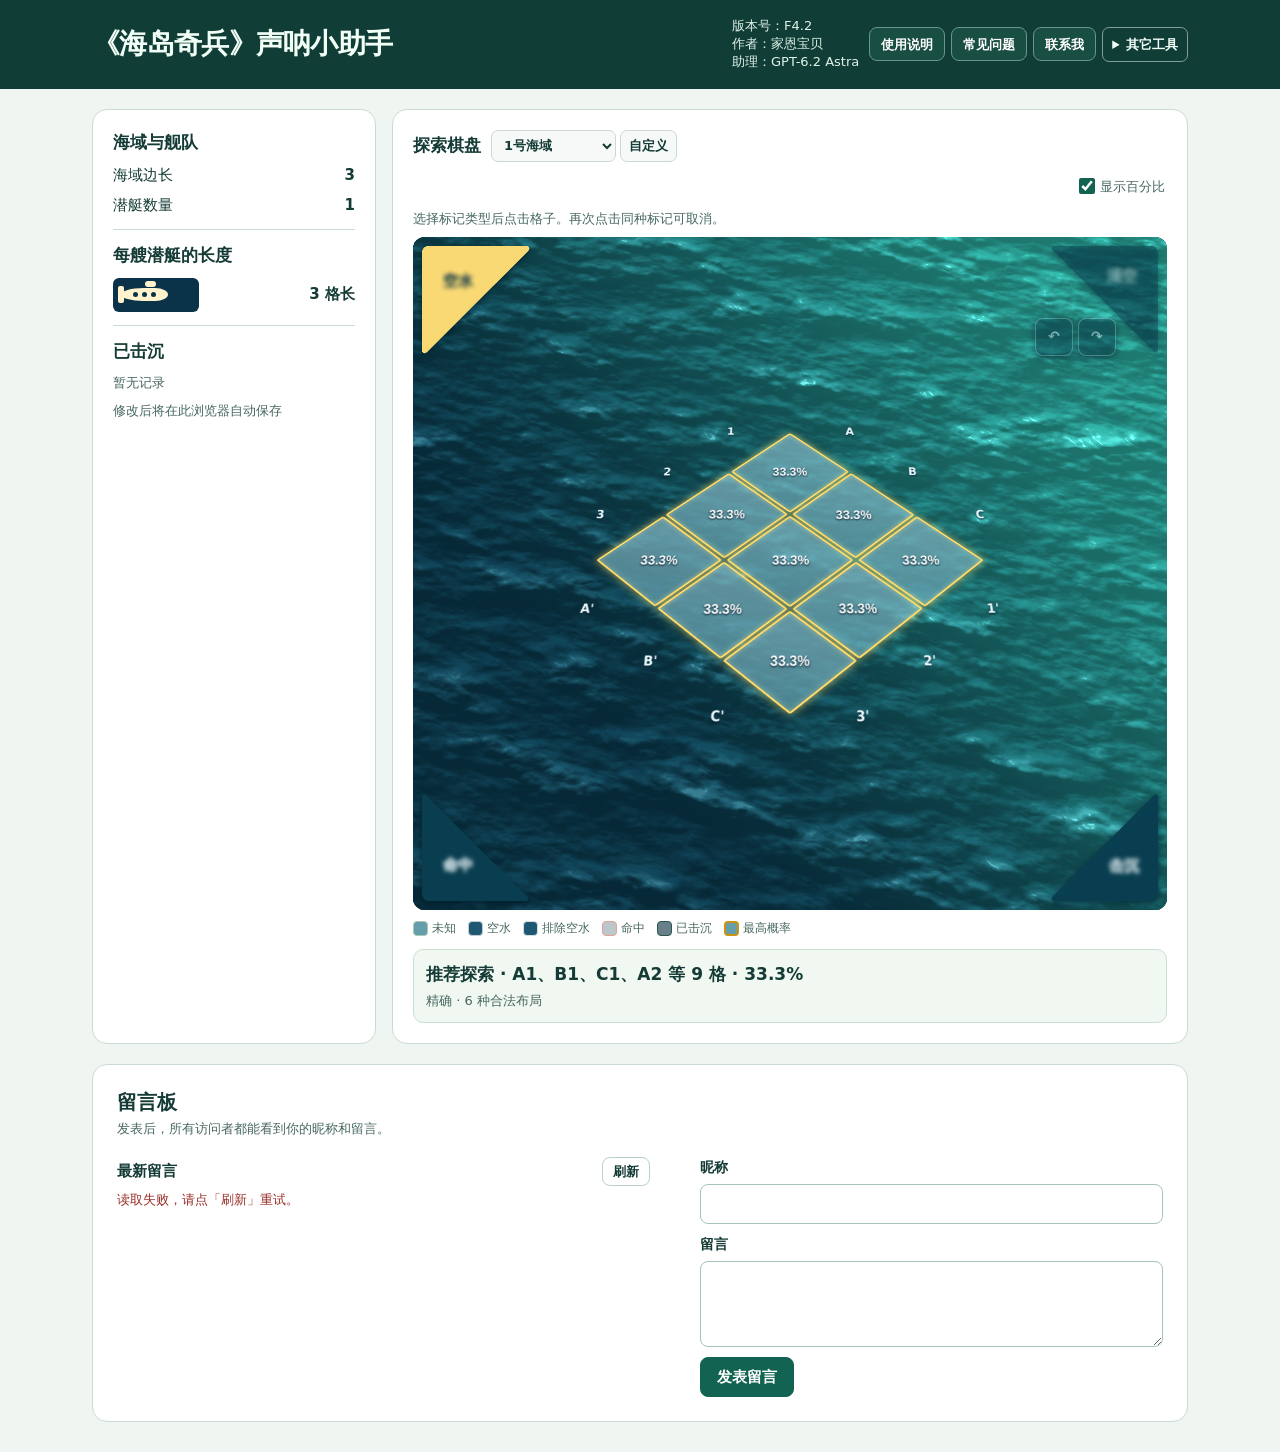
==== commit e5533cd9: "Add files via upload" ====
--- a/index.html
+++ b/index.html
@@ -3,7 +3,7 @@
 <head>
 <meta charset="utf-8">
 <meta name="viewport" content="width=device-width, initial-scale=1">
-<title>海岛奇兵·声呐鱼雷命中率助手</title>
+<title>《海岛奇兵》声呐小助手</title>
 <style>
 :root{color-scheme:light;--ink:#143b35;--muted:#476762;--line:#c9dbd4;--accent:#126351;--paper:#fff;--base:#eff5f0}
 *{box-sizing:border-box}
@@ -176,7 +176,7 @@
 .odds-control{margin-inline-start:auto;gap:5px;padding:5px 2px;font-size:13px;cursor:pointer;color:var(--muted)}
 .odds-control input{margin:0;width:16px;height:16px;accent-color:var(--accent)}
 
-/* F3.3: the ocean and controls stay fixed; only the board scales. */
+/* F4.2: the ocean and controls stay fixed; only the board scales. */
 .sea .scene{min-width:0;aspect-ratio:1.12;touch-action:none}
 .sea .board{top:48%;width:61%;transform:translate(-50%,-50%) perspective(185cqw) rotateX(44deg) rotateZ(45deg) scale(var(--board-zoom,1));transform-origin:center;touch-action:none}
 .sea-controls{position:absolute;inset:0;z-index:5;pointer-events:none}
@@ -243,21 +243,75 @@
 .contact-card button:disabled{opacity:.48;cursor:default}
 @media(max-width:680px){.community-columns{grid-template-columns:minmax(0,1fr)}.community-form{border-top:1px solid #d8e4de;padding-top:14px}.contact-card .community-form{border:0;padding-top:0}}
 </style>
-</head>
-<body>
+<style>.other-tools{position:relative;margin:0;color:inherit;font:inherit}.other-tools summary{cursor:pointer;padding:7px 9px;border:1px solid #829d9b;border-radius:7px;font-size:13px}.other-tools[open]{z-index:10}.other-tools>a{position:absolute;right:0;top:100%;white-space:nowrap;background:#184338;color:white!important;padding:10px;border-radius:6px}
+#guide-credit{white-space:pre-line;line-height:1.4}
+.sea-controls{--corner:clamp(90px,15cqw,145px)}
+.sea-controls [data-mode],.sea-controls #confirm-sunk,.sea-controls #reset{position:absolute;width:var(--corner);height:var(--corner);border-radius:0;margin:0;box-sizing:border-box;font-size:clamp(12px,2cqw,16px);line-height:1.15}
+.sea-controls [data-mode=water]{left:0;top:0;clip-path:polygon(0 0,100% 0,0 100%);padding:0 38% 38% 0;padding:0 calc(var(--corner)*.35) calc(var(--corner)*.35) 0}
+.sea-controls [data-mode=hit]{left:0;bottom:0;clip-path:polygon(0 0,100% 100%,0 100%);padding:calc(var(--corner)*.35) calc(var(--corner)*.35) 0 0}
+.sea-history{right:0;top:0;width:var(--corner);height:var(--corner)}
+.sea-controls #reset{right:0;top:0;clip-path:polygon(0 0,100% 0,100% 100%);padding:0 3px calc(var(--corner)*.44) calc(var(--corner)*.37)}
+.sea-history .history-actions{position:absolute;top:100%;right:3px}
+.sink-actions{bottom:0;right:0;width:var(--corner);height:var(--corner)}
+.sea-controls .sink-actions [data-mode=sunk]{position:absolute;right:0;bottom:0;clip-path:polygon(100% 0,100% 100%,0 100%);padding:calc(var(--corner)*.38) 0 0 calc(var(--corner)*.38)}
+.sea-controls #confirm-sunk{top:0;left:0;clip-path:polygon(0 0,100% 0,0 100%);padding:0 calc(var(--corner)*.4) calc(var(--corner)*.38) 3px}
+#cancel-sunk{position:absolute;bottom:6px;right:calc(100% + 6px);white-space:nowrap}
+@media(orientation:landscape) and (pointer:coarse) and (max-height:600px){main{display:flex;flex-direction:column}.play{order:-1}.sea .scene{aspect-ratio:auto;height:86vh;height:calc(100dvh - 26px - env(safe-area-inset-bottom));min-width:0}.sea .board{width:min(61%,105vh);width:min(61%,105dvh)}.sea-controls{--corner:clamp(76px,23dvh,110px)}}
+</style><style>
+.sea-controls{--edge:clamp(6px,1.1cqw,10px);inset:var(--edge);filter:drop-shadow(0 2px 3px #001c2bb3)}
+.sea-controls button{background:rgb(10 62 80 / 72%)}
+.sea-controls button[aria-pressed=true],.sea-controls #confirm-sunk:enabled{background:rgb(249 217 116 / 83%);color:#103746}
+.sea-controls #confirm-sunk:disabled{background:rgb(13 65 77 / 58%);color:#dce8e7;opacity:1}
+.sea-history .history-actions{top:64%;right:38%}
+</style><style>
+/* Rounded triangular silhouettes, including the acute corners. */
+.sea-controls [data-mode],.sea-controls #confirm-sunk,.sea-controls #reset{
+ clip-path:none!important;border:0;background:transparent!important;box-shadow:none;border-radius:0;isolation:isolate
+}
+.sea-controls [data-mode]::before,.sea-controls #confirm-sunk::before,.sea-controls #reset::before{
+ content:"";position:absolute;inset:0;z-index:-1;
+ background:rgb(10 62 80 / 74%);
+ clip-path:shape(from 7px 0,line to calc(100% - 15px) 0,curve to calc(100% - 11px) 10px with calc(100% - 2px) 0 / 100% 2px,line to 10px calc(100% - 11px),curve to 0 calc(100% - 15px) with 2px 100% / 0 calc(100% - 2px),line to 0 7px,curve to 7px 0 with 0 2px / 2px 0,close);
+ border-radius:8px
+}
+.sea-controls [data-mode=water],.sea-controls #confirm-sunk{
+ clip-path:polygon(0 0,100% 0,0 100%)!important;border-radius:9px
+}
+.sea-controls [data-mode=hit]{
+ clip-path:polygon(0 0,100% 100%,0 100%)!important;border-radius:9px
+}
+.sea-controls [data-mode=hit]::before{transform:scaleY(-1)}
+.sea-controls [data-mode=sunk],.sea-controls #reset{
+ clip-path:polygon(0 0,100% 0,100% 100%)!important;border-radius:9px
+}
+.sea-controls #reset::before{transform:scaleX(-1)}
+.sea-controls .sink-actions [data-mode=sunk]{
+ clip-path:polygon(100% 0,100% 100%,0 100%)!important
+}
+.sea-controls [data-mode=sunk]::before{transform:rotate(180deg)}
+.sea-controls [data-mode][aria-pressed=true]::before{background:rgb(249 217 116 / 83%)}
+.sea-controls #confirm-sunk:enabled{color:#fff}
+.sea-controls #confirm-sunk:enabled::before{background:rgb(25 132 112 / 85%)}
+.sea-controls #confirm-sunk:disabled{color:#dce8e7;opacity:.65}
+.sea-controls #confirm-sunk:disabled::before{background:rgb(24 89 99 / 68%)}
+@supports not (clip-path:shape(from 0 0,line to 100% 0,line to 0 100%,close)){
+ .sea-controls [data-mode],.sea-controls #confirm-sunk,.sea-controls #reset{
+ filter:url(#round-button)
+ }
+ .sea-controls [data-mode]::before,.sea-controls #confirm-sunk::before,.sea-controls #reset::before{clip-path:polygon(0 0,100% 0,0 100%)}
+}
+</style></head>
+<body><svg width="0" height="0" aria-hidden="true" style="position:absolute"><defs><filter id="round-button" x="-10%" y="-10%" width="120%" height="120%" color-interpolation-filters="sRGB"><feGaussianBlur in="SourceGraphic" stdDeviation="2" result="blur"/><feColorMatrix in="blur" mode="matrix" values="1 0 0 0 0 0 1 0 0 0 0 0 1 0 0 0 0 0 20 -9"/></filter></defs></svg>
 <header class="mast"><div class="mast-inner">
-  <h1>海岛奇兵·声呐鱼雷命中率助手</h1>
+  <h1>《海岛奇兵》声呐小助手</h1>
   <div class="help-tools">
-    <span id="guide-credit">F3.3 · 作者：家恩宝贝 · 助手：GPT-6.2 Astra</span>
+    <span id="guide-credit">版本号：F4.2
+作者：家恩宝贝
+助理：GPT-6.2 Astra</span>
     <button type="button" id="guide-open" aria-haspopup="dialog" aria-controls="guide-dialog">使用说明</button>
     <button type="button" id="faq-open" aria-haspopup="dialog" aria-controls="guide-dialog">常见问题</button>
-    <a href="./contact.html" id="contact-link" class="contact-link" data-word="contact">联系我</a>
-    <select id="languageToggle" aria-label="选择语言">
-      <option value="zh" lang="zh-CN">简体中文</option>
-      <option value="zh-Hant" lang="zh-Hant">繁體中文</option>
-      <option value="en" lang="en">English</option>
-      <option value="ja" lang="ja">日本語</option>
-    </select>
+    <a href="./contact.html" id="contact-link" class="contact-link" data-word="contact">联系我</a><details class="other-tools"><summary>其它工具</summary><a href="https://tatsu2026.github.io/boom-planner/">小队长抽取规划器</a></details>
+    
   </div>
 </div></header>
 <main>
@@ -271,7 +325,7 @@
     <hr>
     <h2>已击沉</h2>
     <div id="sunk-list"></div>
-    <div class="actions file-actions"><button id="export" type="button">导出</button><button id="import" type="button">导入</button><input id="file" type="file" accept=".json,application/json" hidden></div>
+    
     <p class="note" id="save" role="status"></p>
   </aside>
   <section class="card play" aria-labelledby="board-title">
@@ -330,532 +384,7 @@
 
 </dialog>
 <script>(() => {
-  const copy = {
-  "zh": {
-    "guide": "使用说明",
-    "faq": "常见问题",
-    "close": "关闭",
-    "credit": "F3.3 · 作者：家恩宝贝 · 助手：GPT-6.2 Astra",
-    "sections": [
-      [
-        "选择当前海域",
-        [
-          "海域预设",
-          "选择游戏里的关卡，助手会载入对应的海域边长和舰队，并清空棋盘。第 11 关起共用一套配置。选错关卡时可点撤销。"
-        ],
-        [
-          "自定义",
-          "想改设置时点「自定义」，当前标记会保留。用 − / + 或直接输入数字，调整海域边长、潜艇数量和每艘的长度。每艘至少 2 格，舰队图标上的圆点表示长度。"
-        ]
-      ],
-      [
-        "记录每一发的结果",
-        [
-          "空水",
-          "鱼雷落在空格，选「空水」再点对应格。"
-        ],
-        [
-          "命中",
-          "击中艇身、游戏仍未提示击沉时，逐格记录命中。"
-        ],
-        [
-          "击沉",
-          "游戏提示击沉后，依次点艇身的两个不同端点。两端要在同一行或同一列。核对高亮范围后点「确认击沉」。预览时可改点终点，「取消选取」可重选起点。"
-        ],
-        [
-          "取消标记", "在空水或命中模式下，再点一次相同标记即可取消，也可以使用撤销。"
-        ]
-      ],
-      [
-        "阅读棋盘和推荐",
-        [
-          "棋盘缩放",
-          "手机双指缩放、电脑滚轮缩放，仅改变棋盘大小。海域和操作按钮保持不变。例如 B3 是 B 列、第 3 行。"
-        ],
-        [
-          "图例",
-          "未知格显示命中率，金框标出并列最高的格子。小屏斜视会把百分比取整，可缩放棋盘查看。空水是手动记录的落空位置，「排除空水」是已击沉艇周围自动排除的格子。"
-        ],
-        [
-          "推荐探索",
-          "棋盘下方列出最高概率的坐标和计算状态。并列时可任选一个，发射后按游戏结果更新标记。"
-        ],
-        [
-          "显示百分比",
-          "勾选可查看命中率数字。关闭后可按颜色深浅比较各格，金框仍标出命中率最高的位置。"
-        ]
-      ],
-      [
-        "修改记录或开始下一局",
-        [
-          "已击沉",
-          "确认后会扣除一艘对应长度的潜艇。「修正」可重选终点，想换起点则先移除整条记录，再重新标记。"
-        ],
-        [
-          "↶ / ↷",
-          "撤销上一步或恢复刚撤销的修改。也可按 Ctrl 或 ⌘ 加 Z 撤销，加 Shift 和 Z 恢复。Windows 上也可用 Ctrl+Y 恢复。"
-        ],
-        [
-          "清空",
-          "清除本局的手动标记和击沉记录，保留舰队设置。误点后可立即撤销。"
-        ]
-      ],
-      [
-        "保存、换设备和切换语言",
-        [
-          "导出 / 导入",
-          "棋盘会自动保存在当前浏览器。换设备、换浏览器或需要备份时，点「导出」保存 JSON 进度文件。在另一台设备上打开助手，点「导入」选中该文件。"
-        ],
-        [
-          "语言",
-          "从页首下拉菜单选择简体中文、繁體中文、English 或日本語。切换语言时会保留当前棋盘和正在选择的击沉端点。"
-        ],
-        [
-          "常见问题",
-          "点页首「常见问题」，再点问题标题查看回答，包括概率算法、击沉冲突和进度恢复。"
-        ]
-      ],
-      [
-        "留言与建议",
-        [
-          "留言板",
-          "在页面底部填写昵称和留言，点「发表留言」。发表成功后，其他访问者也能看到你的昵称和内容。「刷新」可读取最新留言，「查看更多」可翻看较早的留言。"
-        ],
-        [
-          "联系我",
-          "从页首打开「联系我」，填写建议。称呼和联系方式都可留空。点「发送建议」即可私下发给作者。"
-        ]
-      ]
-    ],
-    "questions": [
-      [
-        "一个格子的命中率是怎么算的？",
-        "助手把符合舰队设置及全部标记的完整布局视为等可能。假设 20 种合法布局中有 8 种在 B3 放有潜艇，那么 B3 的命中率是 40%。同长度潜艇互换只计一次。"
-      ],
-      [
-        "「精确」「近似」和 0% 分别表示什么？",
-        "精确表示已枚举全部合法布局。海域较大、组合太多时会改用加权抽样。有效样本较少时，推荐可能波动，近似的 0% 只表示本次样本未在该格发现潜艇。"
-      ],
-      [
-        "为什么一圈格子自动变成了「排除空水」？",
-        "计算规则要求潜艇间至少隔一格，包括对角方向。确认击沉后，相邻一圈会自动排除。若位置有误，可在「已击沉」列表修正或移除对应记录。"
-      ],
-      [
-        "为什么「确认击沉」点不了？",
-        "检查两个端点是否不同且同行或同列，所选长度是否与一艘剩余潜艇相符。艇身不能穿过已标记的空水，也不能贴着另一艘已击沉潜艇。棋盘上方会提示冲突原因。"
-      ],
-      [
-        "显示「当前没有合法布局」或「暂未获得可用估算」怎么办？",
-        "没有合法布局时，先核对开局舰队，再检查空水、命中和击沉范围。每艘未击沉的潜艇至少要留一格未命中。暂未获得估算则表示抽样未找到完整布局，补充真实线索后会重新计算。"
-      ],
-      [
-        "进度能带到新版或另一台手机吗？",
-        "可以。在原页面点「导出」，保存 JSON，再在新页面点「导入」选中该文件。旧 F 版若填过 1 格潜艇，先在旧版修正对应舰队和记录，再重新导出。隐私浏览、清除浏览器数据或更换站点地址都可能影响本地自动保存。"
-      ],
-      [
-        "会连接游戏账号或自动发射鱼雷吗？",
-        "你在游戏内发射鱼雷，再把结果手动记在助手里。助手只在本机计算，不需要登录账号、读取游戏画面或安装插件。"
-      ],
-      [
-        "想让作者私下回复，在哪里留联系方式？",
-        "打开「联系我」，在联系方式栏填入你希望作者使用的联系方式。给作者的建议和联系方式仅随表单私下提交。页面底部的留言板对所有访问者公开。"
-      ]
-    ]
-  },
-  "en": {
-    "guide": "Guide",
-    "faq": "FAQ",
-    "close": "Close",
-    "credit": "F3.3 · Author: 家恩宝贝 · Assistant: GPT-6.2 Astra",
-    "sections": [
-      [
-        "Choose your sea zone",
-        [
-          "Zone presets",
-          "Choose the zone shown in the game to load its board size and starting fleet. Selecting a different zone clears the board. Zone 11 and all later zones share one preset. Undo restores your previous board."
-        ],
-        [
-          "Custom",
-          "Select Custom to edit the setup while keeping your marks. Use − / + or type a number to change the board size, the fleet size or a submarine’s length. Each sub spans at least two cells. The dots on its icon show its length."
-        ]
-      ],
-      [
-        "Record the result of a shot",
-        [
-          "Water",
-          "If the torpedo missed, select Water and tap the cell."
-        ],
-        [
-          "Hit",
-          "If the game shows a hit and the sub is still afloat, mark the cell as a hit."
-        ],
-        [
-          "Sunk",
-          "When the game reports a sinking, tap the two distinct ends of the hull in the same row or column. Check the highlighted cells and choose Confirm sinking. Tap another end to adjust the preview, or Cancel to choose a new starting point."
-        ],
-        [
-          "Remove a mark", "Tap the same cell again in Water or Hit mode to remove its mark, or use Undo."
-        ]
-      ],
-      [
-        "Read the board",
-        [
-          "Board zoom",
-          "Pinch with two fingers on a phone, or use the mouse wheel on a computer. Only the board changes size; the sea and buttons stay fixed."
-        ],
-        [
-          "Legend",
-          "Unknown cells show the current odds. Gold outlines mark every cell tied for the best chance. On a small screen, the angled view rounds percentages to whole numbers. Use the flat view for more precision. Swipe sideways on wide boards. Water records a miss. The cells around a sunken sub are ruled out automatically."
-        ],
-        [
-          "Recommendation",
-          "The line below the board lists the best coordinates and shows the calculation status. If several cells tie, choose any one, then record the shot’s result."
-        ],
-        [
-          "Percentages",
-          "Select this option to show the odds as numbers. With the numbers hidden, compare cells by their shading. Gold outlines still mark every cell tied for the highest chance."
-        ]
-      ],
-      [
-        "Correct a mark or start a new round",
-        [
-          "Sunk submarines",
-          "Confirming a sinking uses one sub of that length. Edit lets you change the second end. To change the first end, remove the record and select both ends again."
-        ],
-        [
-          "↶ / ↷",
-          "Undo or redo your last board edit. Use Ctrl+Z or ⌘Z to undo. Use Ctrl+Shift+Z or ⌘⇧Z to redo. Ctrl+Y also works on Windows."
-        ],
-        [
-          "Clear marks",
-          "Clear the marks and sinking records for this round and keep the fleet setup. Undo restores the board if you cleared it by mistake."
-        ]
-      ],
-      [
-        "Save progress and change language",
-        [
-          "Export / Import",
-          "Your board is saved in this browser. To make a backup or move to a different browser or device, export a JSON save. Open the assistant in the new browser and import that file."
-        ],
-        [
-          "Language",
-          "Choose Simplified Chinese, Traditional Chinese, English or Japanese from the menu in the header. Your board and any sinking preview stay in place."
-        ],
-        [
-          "FAQ",
-          "Open FAQ in the header and tap a question to read about the odds, conflicting marks or recovering a save."
-        ]
-      ],
-      [
-        "Messages and feedback",
-        [
-          "Guestbook",
-          "Enter a nickname and a message at the bottom of the page and select Post message. Your nickname and posted message are public. Refresh checks for new posts. Show older messages loads earlier posts."
-        ],
-        [
-          "Contact",
-          "Open Contact in the header to send the author a private suggestion. Enter your feedback and select Send feedback. Your name and contact details are optional."
-        ]
-      ]
-    ],
-    "questions": [
-      [
-        "How are the odds for a cell calculated?",
-        "Each complete layout that fits the fleet and all your marks is treated as equally likely. If 8 of 20 legal layouts put a submarine in B3, the chance for B3 is 40%. Swapping two submarines of the same length counts as the same layout."
-      ],
-      [
-        "What do exact, approximate and 0% mean?",
-        "An exact result counts every legal layout. If the search reaches its limit, the assistant estimates the odds using weighted random samples. With few effective samples, the recommendations can vary. An approximate 0% means that none of the samples placed a sub in that cell."
-      ],
-      [
-        "Why are the cells around a sunken sub ruled out?",
-        "The calculation requires a gap between submarines, including at the corners. Confirming a sinking rules out the surrounding ring. If the position is wrong, edit or remove that sinking record."
-      ],
-      [
-        "Why is Confirm sinking unavailable?",
-        "Choose two different ends in the same row or column. The length must match a remaining sub. Its hull must avoid recorded water and keep a gap from other sunken subs. Look above the board for the reason a selection was rejected."
-      ],
-      [
-        "Why are there no legal layouts or no estimate?",
-        "If the search proves there are no legal layouts, check the starting fleet, misses, hits and sunken hulls. Every sub still afloat must have at least one unhit cell. If sampling found no complete layout, the search is inconclusive. Add another result from the game to recalculate."
-      ],
-      [
-        "Can I move my progress to a new version or phone?",
-        "Yes. Export a JSON save on the original page, then import it on the new page. If an older F save contains a one-cell submarine, correct the fleet and its sinking record in the old version before exporting. Private browsing, clearing browser data or opening the site at a different address may affect local saves."
-      ],
-      [
-        "Does the assistant use my account or fire torpedoes?",
-        "You fire each shot in the game and record the result here. The assistant calculates locally. It requires no account login, game screen access or plug-in."
-      ],
-      [
-        "Where can I leave contact details for a private reply?",
-        "Use Contact and enter the address or handle you would like the author to use. Your suggestion and contact details are sent privately. Messages posted in the guestbook are visible to everyone."
-      ]
-    ]
-  },
-  "ja": {
-    "guide": "使い方",
-    "faq": "よくある質問",
-    "close": "閉じる",
-    "credit": "F3.3 · 作者：家恩宝贝 · アシスタント：GPT-6.2 Astra",
-    "sections": [
-      [
-        "プレイ中の海域を選ぶ",
-        [
-          "海域プリセット",
-          "ゲームと同じ海域を選ぶと、その海域の大きさと開始時の艦隊が読み込まれます。別の海域に切り替えると盤面はクリアされます。第11海域以降はすべて共通の設定です。選び間違えたら「元に戻す」を押してください。"
-        ],
-        [
-          "カスタム",
-          "「カスタム」を選ぶと、マークを残したまま設定を編集できます。− / + ボタンか数値入力で、海域の一辺のマス数、潜水艦の数、各艦の長さを設定します。潜水艦は最短2マスです。艦のアイコンの丸は長さを表します。"
-        ]
-      ],
-      [
-        "魚雷の結果を記録する",
-        [
-          "空振り",
-          "魚雷が外れたら「空振り」を選び、該当のマスをタップします。"
-        ],
-        [
-          "命中",
-          "当たってもまだ沈んでいないときは、命中したマスに印を付けます。"
-        ],
-        [
-          "撃沈",
-          "ゲームで撃沈を確認したら、同じ行か列にある艦の両端を 1 マスずつ選びます。範囲を確認して「撃沈を確定」を押します。確定前は終点を選び直せます。「キャンセル」で始点から選び直せます。"
-        ],
-        [
-          "マークを取り消す", "同じモードでもう一度マスをタップすると印を消せます。「元に戻す」も使えます。"
-        ]
-      ],
-      [
-        "盤面とおすすめマスを読む",
-        [
-          "盤面の拡大・縮小",
-          "スマートフォンは2本指、PCはマウスホイールで盤面だけ拡大・縮小できます。海面とボタンのサイズは変わりません。"
-        ],
-        [
-          "凡例",
-          "未探索のマスには命中率が表示されます。金色の枠は命中率が最も高いマスです。小さい画面の斜め表示では整数に丸めています。細かい値は平面表示で確認できます。盤面が画面に収まらないときは左右にスワイプしてください。「空振り」は記録した着弾点で、撃沈した艦の周囲は自動で候補から外れます。"
-        ],
-        [
-          "おすすめ",
-          "盤面の下におすすめの座標と計算状況が表示されます。同率のマスが複数あればどれを選んでも構いません。撃ったら結果を入力してください。"
-        ],
-        [
-          "確率を表示",
-          "チェックを入れると命中率が数字で表示されます。チェックを外しても色の濃淡で確率を比較できます。命中率が最も高いマスには金色の枠が付きます。"
-        ]
-      ],
-      [
-        "記録を修正する・次の海域に進む",
-        [
-          "撃沈済み",
-          "撃沈を確定すると、同じ長さの艦の残数が 1 隻減ります。「修正」で終点を選び直せます。始点を変えるには、記録を「削除」して両端を選び直します。"
-        ],
-        [
-          "↶ / ↷",
-          "直前の編集を元に戻すか、取り消した編集をやり直します。元に戻すには Ctrl+Z または ⌘Z、やり直すには Ctrl+Shift+Z または ⌘⇧Z を使えます。Windows では Ctrl+Y でもやり直せます。"
-        ],
-        [
-          "マークをクリア",
-          "艦隊の設定を残して、マスの印と撃沈記録を消します。間違えて消した場合は、すぐに「元に戻す」を押してください。"
-        ]
-      ],
-      [
-        "保存と表示言語",
-        [
-          "書き出し / 読み込み",
-          "盤面はこのブラウザーに自動保存されます。バックアップを取るときや端末・ブラウザーを替えるときは、進行状況を JSON ファイルに書き出してください。移行先でこのページを開き、保存したファイルを読み込みます。"
-        ],
-        [
-          "言語",
-          "ページ上部のメニューで簡体字中国語、繁体字中国語、英語、日本語を選べます。切り替えても編集中の盤面や撃沈のプレビューは引き継がれます。"
-        ],
-        [
-          "よくある質問",
-          "画面上部の「よくある質問」を開き、質問をタップすると、確率の計算方法や撃沈記録の直し方などを確認できます。"
-        ]
-      ],
-      [
-        "掲示板とお問い合わせ",
-        [
-          "掲示板",
-          "ページの一番下でニックネームとメッセージを入力して「投稿する」を押します。投稿が完了すると、ニックネームとメッセージが公開されます。「更新」で新着を確認でき、「以前の投稿を表示」で古い投稿も読めます。"
-        ],
-        [
-          "お問い合わせ",
-          "ページ上部の「お問い合わせ」から作者に直接ご意見を送れます。内容を入力して「送信する」を押してください。お名前と連絡先は任意です。"
-        ]
-      ]
-    ],
-    "questions": [
-      [
-        "各マスの命中率はどうやって求めていますか？",
-        "艦隊とすべての印に合う配置が、どれも同じ確率で出ると仮定しています。例えば可能な配置が 20 通りあり、そのうち 8 通りで B3 に潜水艦がいれば、B3 の命中率は 40% です。同じ長さの艦を入れ替えただけの配置は 1 通りと数えます。"
-      ],
-      [
-        "「厳密」「近似」や 0% はどういう意味ですか？",
-        "厳密な計算では可能な配置をすべて数えます。探索が上限に達すると、重み付きのランダムサンプリングで推定します。有効なサンプルが少ないと、おすすめのマスが変動することがあります。近似の 0% は、今回のサンプルではそのマスに艦が見つからなかったことを表します。"
-      ],
-      [
-        "撃沈した艦の周囲が自動で除外されるのはなぜですか？",
-        "計算では、潜水艦同士は斜め方向も含めて隣り合わないという条件を使います。撃沈を確定すると、艦の周囲 1 マスが候補から外れます。位置を間違えたときは「撃沈済み」の記録を修正するか削除してください。"
-      ],
-      [
-        "「撃沈を確定」が押せません。",
-        "同じ行か列から、異なる 2 つの端点を選んでください。長さが残っている艦と合うか、途中に空振りのマスがないか、別の撃沈済みの艦に接していないかを確認します。選択できない理由は盤面の上に表示されます。"
-      ],
-      [
-        "可能な配置がない、または推定できないと表示されます。",
-        "可能な配置がないときは、開始時の艦隊、空振り、命中、撃沈範囲を見直してください。撃沈前の艦には少なくとも 1 マス未命中の部分が必要です。サンプリングで配置が見つからなかった場合は結果が未確定です。ゲームで得た次の手掛かりを入力すると再計算します。"
-      ],
-      [
-        "新版や別のスマートフォンに引き継げますか？",
-        "元の画面で「書き出し」を押して JSON ファイルを保存し、新しい画面で「読み込み」を選びます。旧 F 版で 1 マスの艦を入力した場合は、旧版で艦隊と該当する撃沈記録を修正してから書き出してください。プライベートブラウズ、閲覧データの削除、サイトのアドレス変更などで自動保存を引き継げないことがあります。"
-      ],
-      [
-        "ゲームとの連携や魚雷の自動発射はありますか？",
-        "魚雷はゲーム内で発射し、結果をこの画面に手動で記録します。計算は端末内で完結します。アカウントへのログイン、ゲーム画面の読み取り、プラグインのインストールは不要です。"
-      ],
-      [
-        "個別の返信を希望するときはどこに連絡先を書けばよいですか？",
-        "「お問い合わせ」の連絡先欄に、返信を希望するアドレスなどをご記入ください。内容と連絡先は作者に非公開で送られます。ページ下部の掲示板に投稿した内容は、どなたでも閲覧できます。"
-      ]
-    ]
-  },
-  "zh-Hant": {
-    "guide": "使用說明",
-    "faq": "常見問題",
-    "close": "關閉",
-    "credit": "F3.3 · 作者：家恩宝贝 · 助手：GPT-6.2 Astra",
-    "sections": [
-      [
-        "選擇目前的海域",
-        [
-          "海域預設",
-          "選擇遊戲中的關卡，即可載入該關的海域邊長與開局艦隊。切換關卡會清空棋盤。第 11 關起共用同一套配置。選錯關卡可點「復原」。"
-        ],
-        [
-          "自訂",
-          "點「自訂」可保留目前的標記並開放編輯。用 − / + 或直接輸入數字來調整海域邊長、潛艇數量及各艇長度。每艘至少占 2 格，艦隊圖示上的圓點代表長度。"
-        ]
-      ],
-      [
-        "記錄每一發魚雷的結果",
-        [
-          "空水",
-          "魚雷落空時，選「空水」再點對應的格子。"
-        ],
-        [
-          "命中",
-          "魚雷擊中艇身、遊戲尚未顯示擊沉時，逐格記錄命中。"
-        ],
-        [
-          "擊沉",
-          "遊戲顯示擊沉後，依序點選艇身的兩個不同端點。兩端須在同一列或同一欄。核對範圍後點「確認擊沉」。預覽時可改選終點，或點「取消選取」重新選擇起點。"
-        ],
-        [
-          "取消标记", "在空水或命中模式下，再点一次相同标记即可取消，也可以使用撤销。"
-        ]
-      ],
-      [
-        "閱讀棋盤與推薦",
-        [
-          "棋盤縮放",
-          "手機雙指、電腦滑鼠滾輪可縮放棋盤，海域和按鈕大小保持不變。"
-        ],
-        [
-          "圖例",
-          "未知格預設顯示命中率，金框標出機率並列最高的位置。小螢幕的斜視模式會將百分比四捨五入成整數，平視可查看較細的數值。棋盤較寬時可左右滑動。空水是手動記錄的落空位置，「排除空水」是擊沉後自動排除的鄰近格。"
-        ],
-        [
-          "推薦探索",
-          "棋盤下方列出命中率最高的座標與計算狀態。有多格並列時可任選一格，發射後再依遊戲結果更新標記。"
-        ],
-        [
-          "顯示百分比",
-          "勾選可顯示命中率數字。關閉後仍可依顏色深淺比較各格，命中率最高的位置也仍有金框。"
-        ]
-      ],
-      [
-        "修正紀錄或開始下一局",
-        [
-          "已擊沉",
-          "確認擊沉時，會從剩餘艦隊中扣除一艘相應長度的潛艇。「修正」可重選終點。想更改起點，請先移除整筆紀錄，再重新標記。"
-        ],
-        [
-          "↶ / ↷",
-          "復原上一步或重做剛才復原的操作。Ctrl+Z 或 ⌘Z 可復原，Ctrl+Shift+Z 或 ⌘⇧Z 可重做。Windows 也可按 Ctrl+Y 重做。"
-        ],
-        [
-          "清空標記",
-          "清除本局的手動標記和擊沉紀錄，保留艦隊設定。誤點後可立即復原。"
-        ]
-      ],
-      [
-        "儲存、換裝置與切換語言",
-        [
-          "匯出 / 匯入",
-          "棋盤會自動儲存在目前的瀏覽器。換裝置、換瀏覽器或備份時，點「匯出」儲存 JSON 進度檔。到另一台裝置開啟助手，再點「匯入」選取該檔案。"
-        ],
-        [
-          "語言",
-          "從頁首的下拉選單選擇简体中文、繁體中文、English 或日本語。切換時會保留棋盤和正在選擇的擊沉端點。"
-        ],
-        [
-          "常見問題",
-          "從頁首開啟「常見問題」，點問題即可閱讀有關機率、標記衝突或進度還原的解答。"
-        ]
-      ],
-      [
-        "留言與建議",
-        [
-          "留言板",
-          "在頁面底部輸入暱稱和留言，再點「發表留言」。發表成功後，其他訪客也能看到你的暱稱與留言。點「重新整理」可讀取最新留言，點「顯示更多」可瀏覽較舊的留言。"
-        ],
-        [
-          "聯絡我",
-          "從頁首開啟「聯絡我」，填寫建議。稱呼與聯絡方式都可留白，點「送出建議」即可私下送給作者。"
-        ]
-      ]
-    ],
-    "questions": [
-      [
-        "每一格的命中率如何計算？",
-        "助手將符合艦隊設定與所有標記的完整配置視為等可能。例如有 20 種符合條件的配置，其中 8 種在 B3 放有潛艇，則 B3 的命中率為 40%。兩艘長度相同的潛艇互換只算一種配置。"
-      ],
-      [
-        "「精確」「近似」和 0% 各代表什麼？",
-        "精確表示已列舉所有符合條件的配置。當組合太多而達到搜尋上限，助手會改用加權隨機抽樣估算。有效樣本較少時，推薦可能波動。近似的 0% 表示此次樣本中沒有在該格發現潛艇。"
-      ],
-      [
-        "為什麼周圍一圈會自動變成「排除空水」？",
-        "計算時假設潛艇之間至少隔一格，包含對角線方向。確認擊沉後，周圍一圈就會從候選位置排除。若位置有誤，可在「已擊沉」清單修正或移除該筆紀錄。"
-      ],
-      [
-        "為什麼不能按「確認擊沉」？",
-        "請檢查兩個端點是否不同、是否在同一列或同一欄，以及長度是否符合一艘剩餘潛艇。艇身不能穿過已標記的空水，也不能緊鄰其他已擊沉的潛艇。棋盤上方會顯示原因。"
-      ],
-      [
-        "顯示沒有符合條件的配置，或暫時無法估算時怎麼辦？",
-        "找不到符合條件的配置時，請核對開局艦隊，再檢查空水、命中與擊沉範圍。尚未擊沉的潛艇至少要留一格未命中。若抽樣沒有找到完整配置，結果仍未確定。記錄下一個遊戲線索時會再計算。"
-      ],
-      [
-        "如何在新版或另一支手機上接續進度？",
-        "先在原頁面點「匯出」，儲存 JSON 進度檔，再到新頁面點「匯入」並選取檔案。舊 F 版若含有單格潛艇，請先在舊版修正艦隊與相關擊沉紀錄後再匯出。私密瀏覽、清除瀏覽資料或更換網站位址都可能影響自動儲存的進度。"
-      ],
-      [
-        "助手會連接遊戲帳號或自行發射魚雷嗎？",
-        "請在遊戲中發射魚雷，再將結果手動記錄在棋盤上。助手會在你的裝置上計算，不需要登入遊戲帳號、讀取遊戲畫面或安裝外掛。"
-      ],
-      [
-        "想請作者私下回覆，應該在哪裡留下聯絡方式？",
-        "請開啟「聯絡我」，在聯絡方式欄填入方便收取回覆的信箱或其他聯絡方式。建議與聯絡方式會隨表單私下送給作者。頁面底部的留言板則對所有訪客開放瀏覽。"
-      ]
-    ]
-  }
-};
+  const copy = {"zh":{"guide":"使用说明","faq":"常见问题","close":"关闭","credit":"版本号：F4.2\n作者：家恩宝贝\n助理：GPT-6.2 Astra","sections":[["选择当前海域",["海域预设","选择游戏里的关卡，助手会载入对应的海域边长和舰队，并清空棋盘。11~99号海域共用一套配置。选错关卡时可点撤销。"],["自定义","想改设置时点「自定义」，当前标记会保留。用 − / + 或直接输入数字，调整海域边长、潜艇数量和每艘的长度。每艘至少 2 格，舰队图标上的圆点表示长度。"]],["记录每一发的结果",["空水","鱼雷落在空格，选「空水」再点对应格。"],["命中","击中艇身、游戏仍未提示击沉时，逐格记录命中。"],["击沉","游戏提示击沉后，依次点艇身的两个不同端点。两端要在同一行或同一列。核对高亮范围后点「确认击沉」。预览时可改点终点，「取消选取」可重选起点。"],["取消标记","在空水或命中模式下，再点一次相同标记即可取消，也可以使用撤销。"]],["阅读棋盘和推荐",["棋盘缩放","手机双指缩放、电脑滚轮缩放，仅改变棋盘大小。海域和操作按钮保持不变。例如 B3 是 B 列、第 3 行。"],["图例","未知格显示命中率，金框标出并列最高的格子。小屏斜视会把百分比取整，可缩放棋盘查看。空水是手动记录的落空位置，「排除空水」是已击沉艇周围自动排除的格子。"],["推荐探索","棋盘下方列出最高概率的坐标和计算状态。并列时可任选一个，发射后按游戏结果更新标记。"],["显示百分比","勾选可查看命中率数字。关闭后可按颜色深浅比较各格，金框仍标出命中率最高的位置。"]],["修改记录或开始下一局",["已击沉","确认后会扣除一艘对应长度的潜艇。「修正」可重选终点，想换起点则先移除整条记录，再重新标记。"],["↶ / ↷","撤销上一步或恢复刚撤销的修改。也可按 Ctrl 或 ⌘ 加 Z 撤销，加 Shift 和 Z 恢复。Windows 上也可用 Ctrl+Y 恢复。"],["清空","清除本局的手动标记和击沉记录，保留舰队设置。误点后可立即撤销。"]],["保存进度",["自动保存","当前棋盘会自动保存在此浏览器中。"]],["留言与建议",["留言板","在页面底部填写昵称和留言，点「发表留言」。发表成功后，其他访问者也能看到你的昵称和内容。「刷新」可读取最新留言，「查看更多」可翻看较早的留言。"],["联系我","从页首打开「联系我」，填写建议。称呼和联系方式都可留空。点「发送建议」即可私下发给作者。"]]],"questions":[["一个格子的命中率是怎么算的？","助手把符合舰队设置及全部标记的完整布局视为等可能。假设 20 种合法布局中有 8 种在 B3 放有潜艇，那么 B3 的命中率是 40%。同长度潜艇互换只计一次。"],["「精确」「近似」和 0% 分别表示什么？","精确表示已枚举全部合法布局。海域较大、组合太多时会改用加权抽样。有效样本较少时，推荐可能波动，近似的 0% 只表示本次样本未在该格发现潜艇。"],["为什么一圈格子自动变成了「排除空水」？","计算规则要求潜艇间至少隔一格，包括对角方向。确认击沉后，相邻一圈会自动排除。若位置有误，可在「已击沉」列表修正或移除对应记录。"],["为什么「确认击沉」点不了？","检查两个端点是否不同且同行或同列，所选长度是否与一艘剩余潜艇相符。艇身不能穿过已标记的空水，也不能贴着另一艘已击沉潜艇。棋盘上方会提示冲突原因。"],["显示「当前没有合法布局」或「暂未获得可用估算」怎么办？","没有合法布局时，先核对开局舰队，再检查空水、命中和击沉范围。每艘未击沉的潜艇至少要留一格未命中。暂未获得估算则表示抽样未找到完整布局，补充真实线索后会重新计算。"],["会连接游戏账号或自动发射鱼雷吗？","你在游戏内发射鱼雷，再把结果手动记在助手里。助手只在本机计算，不需要登录账号、读取游戏画面或安装插件。"],["想让作者私下回复，在哪里留联系方式？","打开「联系我」，在联系方式栏填入你希望作者使用的联系方式。给作者的建议和联系方式仅随表单私下提交。页面底部的留言板对所有访问者公开。"]]}};
   const dialog = document.getElementById("guide-dialog");
   const content = document.getElementById("guide-content");
   const title = document.getElementById("guide-title");
@@ -1083,562 +612,14 @@
 const defaults = startingBoard(1);
 const $ = id => document.getElementById(id);
 
-const translations = {
-  "海岛奇兵·声呐鱼雷命中率助手": [
-    "Boom Beach · Sonar Assistant",
-    "ブーム・ビーチ ソナーアシスタント",
-    "海島奇兵·聲納魚雷命中率助手"
-  ],
-  "撤销": [
-    "Undo",
-    "元に戻す",
-    "復原"
-  ],
-  "撤销（Ctrl+Z）": [
-    "Undo (Ctrl+Z)",
-    "元に戻す（Ctrl+Z）",
-    "復原（Ctrl+Z）"
-  ],
-  "恢复刚才撤销的操作": [
-    "Redo",
-    "やり直す",
-    "重做剛才復原的操作"
-  ],
-  "恢复刚才撤销的操作（Ctrl+Y）": [
-    "Redo (Ctrl+Y)",
-    "やり直す（Ctrl+Y）",
-    "重做剛才復原的操作（Ctrl+Y）"
-  ],
-  "导出": [
-    "Export",
-    "書き出し",
-    "匯出"
-  ],
-  "导入": [
-    "Import",
-    "読み込み",
-    "匯入"
-  ],
-  "海域与舰队": [
-    "Sea & fleet",
-    "海域と艦隊",
-    "海域與艦隊"
-  ],
-  "每艘潜艇的长度": [
-    "Submarine lengths",
-    "潜水艦の長さ",
-    "每艘潛艇的長度"
-  ],
-  "填入开局舰队。标记击沉后会自动扣除对应长度。": [
-    "Enter your starting fleet. A confirmed sinking accounts for one submarine of that length.",
-    "開始時の艦隊を入力します。撃沈を確定すると、同じ長さの潜水艦が残りの艦隊から1隻引かれます。",
-    "填入開局艦隊。標記擊沉後會自動扣除相應長度的潛艇。"
-  ],
-  "已击沉": [
-    "Sunk",
-    "撃沈済み",
-    "已擊沉"
-  ],
-  "探索棋盘": [
-    "Search board",
-    "探索盤",
-    "探索棋盤"
-  ],
-  "棋盘视角": [
-    "Board view",
-    "盤面の視点",
-    "棋盤視角"
-  ],
-  "斜视": [
-    "Perspective",
-    "斜め",
-    "斜視"
-  ],
-  "平视": [
-    "Top-down",
-    "真上",
-    "平視"
-  ],
-  "清空": [
-    "Clear marks",
-    "マークをクリア",
-    "清空標記"
-  ],
-  "标记模式": [
-    "Marking mode",
-    "マークの種類",
-    "標記模式"
-  ],
-  "空水": [
-    "Water",
-    "空振り",
-    "空水"
-  ],
-  "命中": [
-    "Hit",
-    "命中",
-    "命中"
-  ],
-  "击沉": [
-    "Sunk",
-    "撃沈",
-    "擊沉"
-  ],
-  "擦除": [
-    "Remove a mark", "Tap the same cell again in Water or Hit mode to remove its mark, or use Undo.",
-    "擦除"
-  ],
-  "确认击沉": [
-    "Confirm sinking",
-    "撃沈を確定",
-    "確認擊沉"
-  ],
-  "取消选取": [
-    "Cancel",
-    "キャンセル",
-    "取消選取"
-  ],
-  "探索棋盘，可横向滚动": [
-    "Search board, scroll horizontally if needed",
-    "探索盤。横にスクロールできます",
-    "探索棋盤，可左右捲動"
-  ],
-  "棋盘图例": [
-    "Board legend",
-    "盤面の凡例",
-    "棋盤圖例"
-  ],
-  "未知": [
-    "Unknown",
-    "未探索",
-    "未知"
-  ],
-  "排除空水": [
-    "Ruled out",
-    "除外済み",
-    "排除空水"
-  ],
-  "命中": [
-    "Hit",
-    "命中",
-    "命中"
-  ],
-  "最高概率": [
-    "Best chance",
-    "最高確率",
-    "最高機率"
-  ],
-  "未击沉": [
-    "Afloat",
-    "未撃沈",
-    "未擊沉"
-  ],
-  "沉": [
-    "S",
-    "沈",
-    "沉"
-  ],
-  "海域边长": [
-    "Board size",
-    "海域の一辺",
-    "海域邊長"
-  ],
-  "潜艇数量": [
-    "Submarines",
-    "潜水艦の数",
-    "潛艇數量"
-  ],
-  "第 {n} 艘": [
-    "Submarine {n}",
-    "潜水艦 {n}",
-    "第 {n} 艘"
-  ],
-  "{name} · {n} 格 · {status}": [
-    "{name} · {n} cells · {status}",
-    "{name} · {n} マス · {status}",
-    "{name} · {n} 格 · {status}"
-  ],
-  "减少{label}": [
-    "Decrease {label}",
-    "{label}を減らす",
-    "減少{label}"
-  ],
-  "增加{label}": [
-    "Increase {label}",
-    "{label}を増やす",
-    "增加{label}"
-  ],
-  "暂无记录": [
-    "No sinkings recorded.",
-    "撃沈の記録はまだありません。",
-    "尚無紀錄"
-  ],
-  "修正": [
-    "Edit",
-    "修正",
-    "修正"
-  ],
-  "移除": [
-    "Remove",
-    "削除",
-    "移除"
-  ],
-  "修正 {label} 的击沉记录": [
-    "Edit sinking at {label}",
-    "{label} の撃沈記録を修正",
-    "修正 {label} 的擊沉紀錄"
-  ],
-  "移除 {label} 的击沉记录": [
-    "Remove sinking at {label}",
-    "{label} の撃沈記録を削除",
-    "移除 {label} 的擊沉紀錄"
-  ],
-  "{label} · {n} 格": [
-    "{label} · {n} cells",
-    "{label} · {n} マス",
-    "{label} · {n} 格"
-  ],
-  "，最高概率": [
-    ", best chance",
-    "、最高確率",
-    "，最高機率"
-  ],
-  "，击沉预览": [
-    ", sinking preview",
-    "、撃沈のプレビュー",
-    "，擊沉預覽"
-  ],
-  "估算推荐": [
-    "Estimated best shots",
-    "推定のおすすめ",
-    "估算推薦"
-  ],
-  "推荐探索": [
-    "Best shots",
-    "おすすめ",
-    "推薦探索"
-  ],
-  " 等 {n} 格": [
-    " ({n} cells tied)",
-    " ほか、計{n}マス",
-    " 等 {n} 格"
-  ],
-  "所有潜艇已击沉": [
-    "All submarines sunk",
-    "すべての潜水艦を撃沈しました",
-    "所有潛艇已擊沉"
-  ],
-  "没有可推荐的未知格": [
-    "No unexplored cells to recommend",
-    "おすすめの未探索マスはありません",
-    "沒有可推薦的未知格"
-  ],
-  "当前没有合法布局": [
-    "No layout fits these marks",
-    "条件に合う配置がありません",
-    "目前沒有符合條件的配置"
-  ],
-  "暂未获得可用估算": [
-    "No estimate available yet",
-    "まだ確率を推定できません",
-    "暫時無法估算"
-  ],
-  "正在推算…": [
-    "Calculating…",
-    "計算中…",
-    "正在推算…"
-  ],
-  "计算未能完成，可修改一个标记后重试。": [
-    "Calculation stopped. Change a mark to try again.",
-    "計算を完了できませんでした。マークを変更して再計算してください。",
-    "計算未能完成，可修改一個標記後再試。"
-  ],
-  "精确 · {n} 种合法布局": [
-    "Exact · Valid layouts: {n}",
-    "厳密計算 · 条件に合う配置 {n} 通り",
-    "精確 · {n} 種符合條件的配置"
-  ],
-  "精确 · 请核对舰队设置、标记和间隔。": [
-    "Exact · Check the fleet, marks and spacing between submarines.",
-    "厳密計算 · 艦隊の設定、マーク、潜水艦の間隔を確認してください。",
-    "精確 · 請核對艦隊設定、標記和間距。"
-  ],
-  "近似 · {n} 份有效样本 / {tries} 次尝试 · 加权有效样本约 {eff}": [
-    "Estimate · Valid samples: {n} / attempts: {tries} · Effective sample size ≈ {eff}",
-    "推定 · 有効サンプル {n} 件 / 試行 {tries} 回 · 重み付き有効サンプル数 約 {eff}",
-    "近似 · {n} 份有效樣本 / {tries} 次嘗試 · 加權後的有效樣本數約為 {eff}"
-  ],
-  " · 样本较少": [
-    " · Small sample",
-    " · サンプルが少なめです",
-    " · 樣本較少"
-  ],
-  "近似 · {n} 次抽样均未完成合法布局。": [
-    "Estimate · No valid layout in {n} sampling attempts. ",
-    "推定 · {n} 回のサンプリングで条件に合う配置を構成できませんでした。",
-    "近似 · {n} 次抽樣都沒有找到符合條件的完整配置。"
-  ],
-  "枚举阶段曾找到合法布局。": [
-    "The initial search did find a valid layout.",
-    "最初の探索では条件に合う配置が見つかっています。",
-    "列舉時曾找到符合條件的配置。"
-  ],
-  "尚无法判断是否存在合法布局。": [
-    "A valid layout may still exist.",
-    "条件に合う配置が存在するかはまだ判定できません。",
-    "目前無法判斷是否有符合條件的配置。"
-  ],
-  "海域或舰队设置无效。": [
-    "Invalid board or fleet settings.",
-    "海域または艦隊の設定が無効です。",
-    "海域或艦隊設定無效。"
-  ],
-  "棋盘标记无效。": [
-    "Invalid board marks.",
-    "盤面に無効なマークがあります。",
-    "棋盤標記無效。"
-  ],
-  "击沉记录无效。": [
-    "Invalid sinking record.",
-    "撃沈記録が無効です。",
-    "擊沉紀錄無效。"
-  ],
-  "击沉记录与舰队、空水或其他已击沉潜艇冲突。": [
-    "This sinking conflicts with the fleet, a water mark or another sunk submarine.",
-    "この撃沈記録は、艦隊の設定、空振りのマス、または他の撃沈済み潜水艦と矛盾しています。",
-    "擊沉紀錄與艦隊、空水或其他已擊沉潛艇衝突。"
-  ],
-  "击沉潜艇周围一圈还有命中标记，请先核对。": [
-    "Check the hit marks around this submarine. The surrounding cells must be empty.",
-    "潜水艦の周囲に命中マークが残っています。周囲1マスを確認してください。",
-    "擊沉潛艇周圍一圈還有命中標記，請先核對。"
-  ],
-  "无法读取上次的自动保存。可使用导入恢复。": [
-    "Could not read the last autosave. Import a backup to restore progress.",
-    "前回の自動保存を読み込めませんでした。バックアップファイルを読み込んで復元できます。",
-    "無法讀取上次自動儲存的進度。可匯入備份來還原。"
-  ],
-  "浏览器未能自动保存，请用导出备份。": [
-    "Autosave failed. Export a backup of your progress.",
-    "自動保存できませんでした。進行状況を書き出して保存してください。",
-    "瀏覽器無法自動儲存，請匯出備份。"
-  ],
-  "已自动保存到此浏览器": [
-    "Saved in this browser",
-    "このブラウザーに自動保存しました",
-    "已自動儲存到此瀏覽器"
-  ],
-  "修改后将在此浏览器自动保存": [
-    "Changes are saved in this browser",
-    "変更内容はこのブラウザーに自動保存されます",
-    "變更後會自動儲存到此瀏覽器"
-  ],
-  "标记命中但未击沉的格子。若游戏已显示击沉，请用「击沉」标记整艘潜艇。": [
-    "Mark a hit on a submarine that is still afloat. When it sinks in the game, use Sunk to mark both ends.",
-    "まだ撃沈していない潜水艦に命中したマスを選びます。ゲームで撃沈したら「撃沈」で艦の両端を指定してください。",
-    "標記已命中但尚未擊沉的格子。若遊戲已顯示擊沉，請用「擊沉」標記整艘潛艇。"
-  ],
-  "选择标记类型后点击格子。再次点击同种标记可取消。": [
-    "Choose a marking mode, then tap a cell. Tap the same mark again to remove it.",
-    "マークを選んでマスをタップします。同じマークをもう一度タップすると消えます。",
-    "選擇標記類型後點選格子。再點一次相同的標記即可取消。"
-  ],
-  "点击同一行或同一列的两个不同端点，预览整艘潜艇。每艘至少占 2 格。": [
-    "Tap two different ends in the same row or column to preview the submarine. Each submarine spans at least 2 cells.",
-    "同じ行か列にある別々の2マスを両端としてタップすると、潜水艦全体をプレビューできます。長さは最低2マスです。",
-    "點選同一列或同一欄的兩個不同端點，預覽整艘潛艇。每艘至少占 2 格。"
-  ],
-  "已选起点 {start}。请点另一端。": [
-    "First end: {start}. Tap the other end.",
-    "一方の端に {start} を選びました。もう一方の端をタップしてください。",
-    "已選起點 {start}。請點選另一端。"
-  ],
-  "预览 {start}–{end}（{n} 格）。可继续调整终点，选好后点「确认击沉」。": [
-    "Preview: {start}–{end} ({n} cells). Adjust the endpoint or select Confirm sinking.",
-    "プレビュー：{start}–{end}（{n}マス）。終点を調整するか、「撃沈を確定」を押してください。",
-    "預覽 {start}–{end}（{n} 格）。可繼續調整終點，選好後點「確認擊沉」。"
-  ],
-  " 可继续调整终点。": [
-    " You can adjust the endpoint.",
-    "終点を選び直せます。",
-    " 可繼續調整終點。"
-  ],
-  "新尺寸会截断已击沉潜艇，请先移除对应击沉记录。": [
-    "This size would cut off a sunk submarine. Remove its sinking record first.",
-    "このサイズでは撃沈済みの潜水艦が盤外に出ます。先に該当する撃沈記録を削除してください。",
-    "新的尺寸會截斷已擊沉的潛艇，請先移除該筆擊沉紀錄。"
-  ],
-  "{label}请输入 {min}–{max} 的整数。": [
-    "Enter a whole number from {min} to {max} for {label}.",
-    "{label}には {min}～{max} の整数を入力してください。",
-    "{label}請輸入 {min}–{max} 的整數。"
-  ],
-  "请在「已击沉」列表移除整艘潜艇。": [
-    "Remove the whole submarine from the sunk list.",
-    "「撃沈済み」の一覧から艦ごと削除してください。",
-    "請在「已擊沉」清單中移除整艘潛艇。"
-  ],
-  "这格已由击沉规则排除。": [
-    "This cell is ruled out by a nearby sunk submarine.",
-    "このマスは撃沈済みの潜水艦に隣接するため除外されています。",
-    "這一格已依擊沉規則排除。"
-  ],
-  "击沉潜艇不能占用已标记的空水。": [
-    "A sunk submarine cannot occupy a cell marked as water.",
-    "空振りのマスには撃沈済みの潜水艦を配置できません。",
-    "擊沉潛艇不能占用已標記為空水的格子。"
-  ],
-  "两端必须在同一行或同一列。请重新选择终点。": [
-    "Both ends must be in the same row or column. Choose another endpoint.",
-    "両端は同じ行か同じ列に置いてください。終点を選び直せます。",
-    "兩端必須在同一列或同一欄。請重新選擇終點。"
-  ],
-  "潜艇至少占 2 格，请选择另一个端点。": [
-    "Submarines span at least 2 cells. Choose a different endpoint.",
-    "潜水艦は最低2マスです。別のマスを終点に選んでください。",
-    "潛艇至少占 2 格，請選擇另一個端點。"
-  ],
-  "舰队中有单格潜艇。请在旧版将长度改为至少 2 格，再导出进度。": [
-    "This fleet contains a one-cell submarine. In the older version, set its length to at least 2 and export again.",
-    "艦隊に長さ1マスの潜水艦が含まれています。旧版で長さを2マス以上に変更し、再度書き出してください。",
-    "艦隊中有單格潛艇。請在舊版將長度改為至少 2 格，再匯出進度。"
-  ],
-  "旧进度含单格潜艇。请在旧版修正后重新导入。": [
-    "Your old save contains a one-cell submarine. Correct it in the older version, then import it again.",
-    "以前の記録に長さ1マスの潜水艦が含まれています。旧版で修正してから読み込み直してください。",
-    "舊進度含有單格潛艇。請在舊版修正後重新匯入。"
-  ],
-  "文件过大，请选择本工具导出的进度文件。": [
-    "This file is too large. Select a progress file exported by this assistant.",
-    "ファイルが大きすぎます。このツールで書き出したファイルを選んでください。",
-    "檔案過大，請選擇由本工具匯出的進度檔。"
-  ],
-  "文件无法读取或不是有效的 JSON。": [
-    "The file could not be read as valid JSON.",
-    "有効なJSONファイルとして読み込めませんでした。",
-    "無法讀取檔案，或檔案並非有效的 JSON。"
-  ],
-  "请选择本工具导出的进度文件。": [
-    "Select a progress file exported by this assistant.",
-    "このツールで書き出したファイルを選んでください。",
-    "請選擇由本工具匯出的進度檔。"
-  ],
-  "已导入探索进度。可撤销此次导入。": [
-    "Progress imported. Use Undo to reverse the import.",
-    "探索の進行状況を読み込みました。「元に戻す」で取り消せます。",
-    "已匯入探索進度。可復原這次匯入。"
-  ],
-  "该进度与当前棋盘相同。": [
-    "This file matches the current board.",
-    "現在の盤面と同じ内容です。",
-    "這份進度與目前的棋盤相同。"
-  ],
-  "选择语言": [
-    "Choose language",
-    "言語を選択",
-    "選擇語言"
-  ]
-};
-const languages = ["zh", "zh-Hant", "en", "ja"];
-const translationIndex = {en:0, ja:1, "zh-Hant":2};
-const locale = {zh:"zh-CN", "zh-Hant":"zh-Hant", en:"en", ja:"ja"};
-let language = "zh";
-try {
-  const savedLanguage = localStorage.getItem(KEY+"-language");
-  if (languages.includes(savedLanguage)) language = savedLanguage;
-} catch {}
-
-function tr(source, fields = {}) {
-  const words = translations[source];
-  const template = language === "zh" || !words ? source : (words[translationIndex[language]] ?? source);
-  return template.replace(/\{(\w+)\}/g, (_, name) => fields[name]);
-}
+const language="zh",locale={zh:"zh-CN"};
+function tr(source, fields={}){return source.replace(/\{(\w+)\}/g,(_,key)=>fields[key]);}
 function settingName(label) {
   const match = /^第 (\d+) 艘$/.exec(label);
   return match ? tr("第 {n} 艘",{n:match[1]}) : tr(label);
 }
-Object.assign(translations,{
-  "海域预设": [
-    "Zone preset",
-    "海域プリセット",
-    "海域預設"
-  ],
-  "第 {n} 关": [
-    "Zone {n}",
-    "海域 {n}",
-    "第 {n} 關"
-  ],
-  "第 11 关起": [
-    "Zone 11+",
-    "海域 11 以降",
-    "第 11 關起"
-  ],
-  "自定义": [
-    "Custom",
-    "カスタム",
-    "自訂"
-  ],
-  "显示百分比": [
-    "Percentages",
-    "確率を表示",
-    "顯示百分比"
-  ],
-  "已切换到{stage}。可撤销以恢复上一局。": [
-    "Switched to {stage}. Undo to restore the previous board.",
-    "{stage}に切り替えました。「元に戻す」で直前の盤面に戻せます。",
-    "已切換到{stage}。可復原以回到上一局。"
-  ],
-  "可在「海域与舰队」调整当前配置。": [
-    "Edit the current setup under Sea & fleet.",
-    "「海域と艦隊」で現在の設定を変更できます。",
-    "可在「海域與艦隊」調整目前的設定。"
-  ],
-  "{n} 格长": [
-    "{n} cells",
-    "{n} マス",
-    "{n} 格長"
-  ]
-});
-const fixedLabels = [];
-for (const element of document.querySelectorAll("header *, main *")) {
-  for (const node of element.childNodes) {
-    if (node.nodeType === Node.TEXT_NODE && Object.hasOwn(translations,node.textContent.trim())) {
-      const source = node.textContent.trim();
-      fixedLabels.push(() => {node.textContent = tr(source);});
-    }
-  }
-  for (const attr of ["title","aria-label"]) {
-    const source = element.getAttribute(attr);
-    if (source && Object.hasOwn(translations,source)) {
-      fixedLabels.push(() => {element.setAttribute(attr,tr(source));});
-    }
-  }
-}
 let lastNotice, lastNoticeWasError = false;
 let saveStatus = "修改后将在此浏览器自动保存";
-function renderLanguage() {
-  document.documentElement.lang = locale[language];
-  document.title = tr("海岛奇兵·声呐鱼雷命中率助手");
-  for (const apply of fixedLabels) apply();
-  const menu = $("languageToggle");
-  menu.value = language;
-  menu.title = tr("选择语言");
-  menu.setAttribute("aria-label",menu.title);
-  window.renderSonarGuide?.(language);
-  document.dispatchEvent(new CustomEvent("sonar-language",{detail:language}));
-}
-function setLanguage(next) {
-  if (!languages.includes(next) || language === next) return;
-  language = next;
-  try {localStorage.setItem(KEY+"-language",language);} catch {}
-  renderLanguage();
-  renderSettings();
-  showMessage(lastNotice,lastNoticeWasError);
-  renderBoard();
-  $("save").textContent = tr(saveWarning || saveStatus);
-}
-
-
 function geometry({sunk, rows, cols}) {
   const hulls = new Set(sunk.flatMap(boat => boat.cells));
   const ring = new Set();
@@ -1653,7 +634,7 @@
       !data.lengths.every(length => integer(length,1,Math.max(data.rows,data.cols))) ||
       !data.marks || typeof data.marks !== "object" || Array.isArray(data.marks) ||
       !Array.isArray(data.sunk) || data.sunk.length > data.lengths.length) bad("海域或舰队设置无效。");
-  if (data.lengths.includes(1)) bad("舰队中有单格潜艇。请在旧版将长度改为至少 2 格，再导出进度。");
+  if (data.lengths.includes(1)) bad("舰队中有单格潜艇。请在旧版将长度改为至少 2 格。");
   const {rows, cols} = data;
   const marks = {}, sunk = [], remaining = data.lengths.slice(), blocked = new Set();
   for (const [key,value] of Object.entries(data.marks)) {
@@ -1692,8 +673,8 @@
   const saved = localStorage.getItem(KEY) ?? localStorage.getItem(LEGACY_KEY);
   if (saved) state = validate(JSON.parse(saved).state);
 } catch (error) {
-  saveWarning = error.message === "舰队中有单格潜艇。请在旧版将长度改为至少 2 格，再导出进度。"
-    ? "旧进度含单格潜艇。请在旧版修正后重新导入。" : "无法读取上次的自动保存。可使用导入恢复。";
+  saveWarning = error.message === "舰队中有单格潜艇。请在旧版将长度改为至少 2 格。"
+    ? "旧进度含单格潜艇。无法载入。" : "无法读取上次的自动保存。";
 }
 let previous = [], future = [], mode = "water", draft = null, answer = null;
 let worker = null, timer, revision = 0;
@@ -1711,7 +692,7 @@
     localStorage.setItem(KEY,JSON.stringify({version:1,state}));
     saveWarning = "";
   } catch {
-    saveWarning = "浏览器未能自动保存，请用导出备份。";
+    saveWarning = "浏览器未能自动保存。";
   }
   saveStatus = "已自动保存到此浏览器";
   $("save").textContent = tr(saveWarning || saveStatus);
@@ -1835,7 +816,7 @@
 }
 
 function stageName(stage) {
-  return stage === 11 ? tr("第 11 关起") : tr("第 {n} 关",{n:stage});
+  return stage === 11 ? tr("11~99号海域") : tr("{n}号海域",{n:stage});
 }
 function renderStageSelector() {
   const select = $("stage-select");
@@ -2202,32 +1183,6 @@
     else travel(previous,future);
   }
 });
-$("export").onclick = () => {
-  const file = new Blob([JSON.stringify({version:1,state},null,2)],{type:"application/json"});
-  const url = URL.createObjectURL(file);
-  const link = Object.assign(document.createElement("a"),{href:url,download:{zh:"声呐探索进度-F3.3.json","zh-Hant":"聲納探索進度-F3.3.json",en:"sonar-progress-F3.3.json",ja:"ソナー探索記録-F3.3.json"}[language]});
-  document.body.append(link);
-  link.click();
-  link.remove();
-  setTimeout(() => URL.revokeObjectURL(url),2000);
-};
-$("import").onclick = () => $("file").click();
-$("file").onchange = async event => {
-  const input = event.target;
-  const [file] = input.files;
-  input.value = "";
-  if (!file) return;
-  try {
-    if (file.size > 100000) throw new Error("文件过大，请选择本工具导出的进度文件。");
-    let data;
-    try {data=JSON.parse(await file.text());}
-    catch {throw new Error("文件无法读取或不是有效的 JSON。");}
-    if (data?.version !== 1 || !data.state) throw new Error("请选择本工具导出的进度文件。");
-    const imported = validate(data.state);
-    showMessage(commit(imported) ? "已导入探索进度。可撤销此次导入。" : "该进度与当前棋盘相同。");
-  } catch (error) {showMessage(error.message,true);}
-};
-
 // Keep controls out of the transformed board, inside the sea scene.
 const seaControls=document.createElement('div');seaControls.className='sea-controls';
 for(const b of $('modes').querySelectorAll('[data-mode]'))seaControls.append(b);
@@ -2239,7 +1194,7 @@
 sinkGroup.append($('preview-actions'),seaControls.querySelector('[data-mode="sunk"]'));
 seaControls.append(sinkGroup);
 const scene=$('scene'), pointers=new Map();let boardZoom=1,pinch=null,suppressClickUntil=0;
-function zoomBoard(value){boardZoom=Math.max(.55,Math.min(1.65,value));$('board').style.setProperty('--board-zoom',boardZoom);}
+function zoomBoard(value){boardZoom=Math.max(.95,Math.min(1.9,value));$('board').style.setProperty('--board-zoom',boardZoom);}
 scene.addEventListener('wheel',e=>{if(e.target.closest('.sea-controls'))return;e.preventDefault();zoomBoard(boardZoom*Math.exp(-e.deltaY*.0015));},{passive:false});
 let panX=0, panY=0, anchor=null, moved=false;
 function point(e){return {x:e.clientX,y:e.clientY};}
@@ -2280,8 +1235,6 @@
     e.preventDefault();e.stopImmediatePropagation();
   }
 },true);
-renderLanguage();
-$("languageToggle").addEventListener("change", event => setLanguage(event.target.value));
 renderSettings();
 setView(view);
 showMessage();
@@ -2466,215 +1419,5 @@
   formspreeId: "mqpqqned"
 };
 
-</script><script src="./settings.js"></script><script>(() => {
-  "use strict";
-  const words = {
-    guestbook:["留言板","留言板","Guestbook","掲示板"],
-    publicHint:["发表后，所有访问者都能看到你的昵称和留言。","發表後，所有訪客都能看到你的暱稱和留言。","Your nickname and message will be visible to everyone.","投稿すると、ニックネームとメッセージが全員に公開されます。"],
-    recent:["最新留言","最新留言","Recent messages","新着メッセージ"],
-    refresh:["刷新","重新整理","Refresh","更新"],
-    older:["查看更多","顯示更多","Show older messages","以前の投稿を表示"],
-    nickname:["昵称","暱稱","Nickname","ニックネーム"],
-    message:["留言","留言","Message","メッセージ"],
-    publish:["发表留言","發表留言","Post message","投稿する"],
-    contact:["联系我","聯絡我","Contact","お問い合わせ"],
-    contactHeading:["联系家恩宝贝","聯絡家恩宝贝","Contact 家恩宝贝","家恩宝贝 に連絡"],
-    back:["← 返回棋盘","← 返回棋盤","← Back to board","← 盤面に戻る"],
-    privateHint:["建议会私下发给 家恩宝贝。如果希望收到回复，请留下联系方式。","建議會私下寄給 家恩宝贝。如果希望收到回覆，請留下聯絡方式。","Your feedback goes privately to 家恩宝贝. Leave contact details if you would like a reply.","ご意見は 家恩宝贝 に直接届きます。返信をご希望の場合は連絡先をご記入ください。"],
-    suggestion:["建议内容","建議內容","Your feedback","ご意見・ご要望"],
-    sender:["你的称呼（选填）","你的稱呼（選填）","Your name (optional)","お名前（任意）"],
-    reply:["联系方式（选填）","聯絡方式（選填）","Contact details (optional)","連絡先（任意）"],
-    send:["发送建议","送出建議","Send feedback","送信する"],
-    language:["语言","語言","Language","言語"],
-    offlineBoard:["留言板尚未开放。","留言板尚未開放。","The guestbook is not open yet.","掲示板は現在準備中です。"],
-    offlineMail:["建议收件服务尚未开通。","建議收件服務尚未開通。","The feedback inbox is not open yet.","お問い合わせの受付は現在準備中です。"],
-    loading:["正在读取留言…","正在讀取留言…","Loading messages…","投稿を読み込み中…"],
-    empty:["还没有留言。","目前還沒有留言。","No messages yet.","まだ投稿がありません。"],
-    loadError:["读取失败，请点「刷新」重试。","讀取失敗，請點「重新整理」再試一次。","Couldn’t load messages. Select Refresh to try again.","読み込めませんでした。「更新」を押して再度お試しください。"],
-    sending:["正在发送…","正在傳送…","Sending…","送信中…"],
-    published:["留言已公开发表。","留言已公開發表。","Your message is now public.","メッセージを公開しました。"],
-    sent:["建议已提交，谢谢你的反馈。","建議已送出，謝謝你的回饋。","Feedback submitted. Thank you.","ご意見を受け付けました。ありがとうございます。"],
-    limit:["操作过于频繁，请稍后再试。","操作過於頻繁，請稍後再試。","Too many requests. Please try later.","しばらく待ってから再度お試しください。"],
-    sendError:["未能确认提交结果，请检查网络后重试。","無法確認送出結果，請檢查網路後再試一次。","We couldn’t confirm submission. Check your connection and try again.","送信結果を確認できませんでした。接続を確認して再度お試しください。"],
-    invalid:["昵称需为 1～24 个字符，留言需为 1～500 个字符。","暱稱須為 1～24 個字元，留言須為 1～500 個字元。","Use 1–24 characters for your nickname and 1–500 for your message.","ニックネームは1〜24文字、メッセージは1〜500文字で入力してください。"],
-    required:["请填写建议内容。","請填寫建議內容。","Please enter your feedback.","ご意見をご記入ください。"],
-    forbidden:["当前网址尚未获准发表留言，请从正式站点打开。","目前網址尚未獲准發表留言，請從正式網站開啟。","Posting is unavailable from this address. Open the published site to post.","このURLからは投稿できません。公開サイトからご利用ください。"]
-  };
-  const languages = ["zh","zh-Hant","en","ja"];
-  const preference = "boom-beach-sonar-f2-language";
-  const normalize = lang => lang === "zh-CN" ? "zh" : languages.includes(lang) ? lang : "zh";
-  const byId = id => document.getElementById(id);
-  const config = window.SONAR_SERVICES || {};
-  let current = normalize(document.documentElement.lang);
-  const word = key => words[key][languages.indexOf(current)];
-  const notices = new Map();
-  function notice(id, key, error = false) {
-    notices.set(id,key);
-    const element = byId(id);
-    element.textContent = key ? word(key) : "";
-    element.dataset.error = String(error);
-  }
-  function translate() {
-    document.querySelectorAll("[data-word]").forEach(node => {node.textContent = word(node.dataset.word);});
-    for (const [id,key] of notices) byId(id).textContent = key ? word(key) : "";
-    document.querySelectorAll("time[datetime]").forEach(node => {
-      const date = new Date(node.dateTime);
-      node.textContent = new Intl.DateTimeFormat(document.documentElement.lang,{dateStyle:"medium",timeStyle:"short"}).format(date);
-    });
-    if (byId("contact-link")) byId("contact-link").href = "./contact.html?lang="+current;
-  }
-  function getGuestbookUrl() {
-    if (!config.guestbookUrl) return null;
-    try {
-      const url = new URL(config.guestbookUrl);
-      const local = ["127.0.0.1","localhost","[::1]"].includes(url.hostname);
-      if (url.protocol === "https:" || (local && url.protocol === "http:")) return url;
-    } catch {}
-    return null;
-  }
-  async function request(url, options = {}) {
-    const controller = new AbortController();
-    const timeout = setTimeout(() => controller.abort(),18000);
-    try {
-      const response = await fetch(url,{...options,signal:controller.signal,credentials:"omit",cache:"no-store"});
-      if (!response.ok) {
-        const error = new Error("Request failed");
-        error.status = response.status;
-        throw error;
-      }
-      return await response.json();
-    } finally {clearTimeout(timeout);}
-  }
-  function startGuestbook() {
-    const url = getGuestbookUrl();
-    const form = byId("guest-form"), list = byId("public-messages");
-    const refresh = byId("refresh-messages"), older = byId("older-messages"), publish = byId("publish-message");
-    let cursor = null, busy = false, submission = null;
-    function lock(value) {
-      busy = value;
-      refresh.disabled = older.disabled = publish.disabled = value || !url;
-    }
-    function drawItem(item) {
-      if (!Number.isSafeInteger(item?.id) || typeof item.nickname !== "string" || typeof item.message !== "string" ||
-          !Number.isFinite(Date.parse(item.createdAt))) throw new Error("Invalid message");
-      const li = document.createElement("li"), meta = document.createElement("div");
-      li.dataset.messageId = item.id; meta.className = "message-meta";
-      const name = document.createElement("strong"), date = document.createElement("time"), body = document.createElement("p");
-      name.textContent = item.nickname; date.dateTime = item.createdAt; body.textContent = item.message;
-      meta.append(name,date); li.append(meta,body); return li;
-    }
-    async function load(append) {
-      if (busy || !url) return;
-      lock(true); notice("feed-state","loading");
-      try {
-        const target = new URL(url);
-        if (append && cursor) target.searchParams.set("before",String(cursor));
-        const data = await request(target);
-        if (!Array.isArray(data.messages)) throw new Error("Invalid response");
-        const entries = data.messages.map(drawItem);
-        if (!append) list.replaceChildren();
-        for (const li of entries) if (!list.querySelector('[data-message-id="'+li.dataset.messageId+'"]')) list.append(li);
-        cursor = data.nextCursor; older.hidden = !cursor;
-        notice("feed-state",list.childElementCount ? "" : "empty");
-        translate();
-      } catch {notice("feed-state","loadError",true);}
-      finally {lock(false);}
-    }
-    refresh.onclick = () => load(false); older.onclick = () => load(true);
-    form.onsubmit = async event => {
-      event.preventDefault();
-      if (!url || busy) return;
-      const nickname = byId("guest-name").value.trim(), message = byId("guest-text").value.trim();
-      if (!nickname || [...nickname].length>24 || !message || [...message].length>500) {notice("post-state","invalid",true);return;}
-      if (submission?.nickname !== nickname || submission?.message !== message) {
-        submission = {nickname,message,submissionId:crypto.randomUUID()};
-      }
-      lock(true); notice("post-state","sending");
-      try {
-        const data = await request(url,{method:"POST",headers:{"Content-Type":"application/json"},body:JSON.stringify(submission)});
-        const entry = drawItem(data.message);
-        if (!list.querySelector('[data-message-id="'+entry.dataset.messageId+'"]')) list.prepend(entry);
-        if (byId("guest-text").value.trim() === message) byId("guest-text").value = "";
-        submission = null;
-        notice("post-state","published"); notice("feed-state",""); translate();
-      } catch (error) {
-        const reason = ({400:"invalid",403:"forbidden",429:"limit"})[error.status] || "sendError";
-        notice("post-state",reason,true);
-      } finally {lock(false);}
-    };
-    if (url) load(false);
-    else {lock(false);notice("feed-state","offlineBoard");}
-  }
-  function startContact() {
-    const select = byId("contact-language");
-    let saved = "zh"; try {saved = localStorage.getItem(preference);} catch {}
-    function choose(value) {
-      current = normalize(value);
-      document.documentElement.lang = current === "zh" ? "zh-CN" : current;
-      select.value = current;
-      select.setAttribute("aria-label",word("language"));
-      document.title = word("contactHeading");
-      byId("back-board").href = "./index.html?lang="+current;
-      translate();
-    }
-    choose(new URLSearchParams(location.search).get("lang") || saved);
-    select.onchange = () => {
-      choose(select.value);
-      try {localStorage.setItem(preference,current);} catch {}
-      try {history.replaceState(null,"","?lang="+current);} catch {}
-    };
-    const form = byId("contact-form"), button = byId("send-feedback");
-    const id = String(config.formspreeId || "").trim();
-    if (!/^[a-zA-Z0-9_-]{5,64}$/.test(id)) {button.disabled=true;notice("contact-state","offlineMail");}
-    form.onsubmit = async event => {
-      event.preventDefault();
-      if (button.disabled) return;
-      const payload = new FormData(form);
-      const message = String(payload.get("message")).trim();
-      if (!message) {notice("contact-state","required",true);return;}
-      payload.set("message",message);
-      button.disabled = true; notice("contact-state","sending");
-      try {
-        const data = await request("https://formspree.io/f/"+id,{method:"POST",headers:{Accept:"application/json"},body:payload});
-        if (!data || data.ok === false || data.errors?.length) throw new Error("Submission rejected");
-        if (byId("suggestion").value.trim() === message) byId("suggestion").value="";
-        notice("contact-state","sent");
-      } catch(error) {notice("contact-state",error.status===429?"limit":"sendError",true);}
-      finally {button.disabled=false;}
-    };
-  }
-  if (byId("guest-form")) {
-    document.addEventListener("sonar-language",event => {current=normalize(event.detail);translate();});
-    const selection = new URLSearchParams(location.search).get("lang");
-    const select = byId("languageToggle");
-    if (languages.includes(selection) && select && selection !== current) {
-      select.value = selection;
-      select.dispatchEvent(new Event("change",{bubbles:true}));
-    }
-    if (selection) try {
-      const clean = new URL(location.href);
-      clean.searchParams.delete("lang");
-      history.replaceState(null,"",clean);
-    } catch {}
-    current = normalize(document.documentElement.lang);
-    translate(); startGuestbook();
-  } else if (byId("contact-form")) startContact();
-})();
-</script><script>
-if (location.protocol === "file:") {
-  document.getElementById("contact-link").addEventListener("click",event => {
-    event.preventDefault();
-    const back = new URL(location.href);
-    back.searchParams.set("lang",document.getElementById("languageToggle").value);
-    const setup = '<script>window.SONAR_SERVICES='+JSON.stringify(window.SONAR_SERVICES)+';<\/script>';
-    const returnLink = '<script>document.getElementById("back-board").href='+JSON.stringify(back.href)+';<\/script>';
-    let html = "<!doctype html>\n<html lang=\"zh-CN\"><head><meta charset=\"utf-8\"><meta name=\"viewport\" content=\"width=device-width,initial-scale=1\">\n<title>联系家恩宝贝</title><style>.help-tools{flex-wrap:wrap}\n@media(min-width:761px){main{align-items:stretch}}\n.help-tools .contact-link,.contact-back{display:inline-flex;align-items:center;justify-content:center;border-radius:8px;border:1px solid #67978a;background:#194e43;color:#fff;text-decoration:none;font:650 13px/1.5 inherit;padding:5px 11px;min-height:34px}\n.help-tools .contact-link{font-size:13px;font-weight:650}\n.help-tools .contact-link:hover,.contact-back:hover{background:#276355}\n.community-wrap{max-width:1160px;margin:0 auto;padding:0 clamp(12px,3vw,32px) 30px}\n.community-card{padding:clamp(16px,2vw,24px)}\n.community-intro{margin-bottom:18px}\n.community-intro h2{font-size:20px;line-height:1.3}\n.community-intro p,.community-note{color:#476762;font-size:13px}\n.community-intro p{margin:4px 0 0}\n.community-columns{display:grid;grid-template-columns:minmax(0,1.15fr) minmax(0,1fr);gap:clamp(18px,4vw,50px)}\n.feed-tools,.form-actions{display:flex;align-items:center;justify-content:space-between;gap:10px}\n.feed-tools h3{font-size:15px;margin:0}\n.feed-tools button,#older-messages{font-size:13px;padding:4px 10px}\n#public-messages{list-style:none;padding:0;margin:8px 0}\n#public-messages li{border-top:1px solid #d8e4de;padding:10px 0}\n.message-meta{display:flex;align-items:baseline;flex-wrap:wrap;gap:6px 12px;font-size:14px;overflow-wrap:anywhere}\n.message-meta time{font-size:12px;color:#57716a}\n#public-messages p{font-size:14px;white-space:pre-wrap;overflow-wrap:anywhere;margin:3px 0 0}\n.community-form{display:grid;align-content:start;gap:6px;min-width:0}\n.community-form label{font-size:14px;font-weight:650}\n.community-form :is(input,textarea){display:block;width:100%;min-width:0;box-sizing:border-box;border:1px solid #a6c3b7;border-radius:8px;background:white;color:#143b35;font:inherit;line-height:1.5;padding:8px 10px;margin:0 0 4px}\n.community-form textarea{resize:vertical;min-height:72px}\n.community-form :is(input,textarea):focus-visible,.contact-link:focus-visible{outline:3px solid #167e78;outline-offset:2px}\n.community-form button[type=submit]{background:#126351;color:white;border-color:#126351;padding:8px 16px}\n.community-form button[type=submit]:hover:enabled{background:#0c5143}\n.community-note{margin:4px 0}\n.community-note:empty{display:none}\n.community-note[data-error=\"true\"]{color:#992e28}\n.contact-body{margin:0;color:#143b35;background:#eff5f0;font:15px/1.5 \"PingFang SC\",\"Microsoft YaHei\",system-ui,sans-serif}\n.contact-body *{box-sizing:border-box}\n.contact-mast{background:#103e36;color:#fff}\n.contact-bar{max-width:760px;margin:auto;padding:14px clamp(14px,3vw,28px);display:flex;align-items:center;justify-content:space-between;gap:10px}\n.contact-bar select{font:inherit;font-size:14px;padding:6px 9px;color:#fff;background:#194e43;border:1px solid #67978a;border-radius:8px}\n.contact-main{max-width:760px;margin:24px auto;padding:0 clamp(14px,3vw,28px)}\n.contact-card{background:#fff;border:1px solid #c9dbd4;border-radius:15px;padding:clamp(18px,4vw,32px)}\n.contact-card h1{font-size:clamp(23px,4vw,30px);margin:0 0 5px;line-height:1.3}\n.contact-card .community-intro{margin-bottom:20px}\n.contact-card button{font:650 15px/1.5 system-ui,sans-serif;cursor:pointer;border:1px solid;border-radius:8px}\n.contact-card button:disabled{opacity:.48;cursor:default}\n@media(max-width:680px){.community-columns{grid-template-columns:minmax(0,1fr)}.community-form{border-top:1px solid #d8e4de;padding-top:14px}.contact-card .community-form{border:0;padding-top:0}}\n</style>\n</head>\n<body class=\"contact-body\">\n<header class=\"contact-mast\"><div class=\"contact-bar\">\n  <a class=\"contact-back\" href=\"./index.html\" id=\"back-board\" data-word=\"back\">← 返回棋盘</a>\n  <select id=\"contact-language\" aria-label=\"语言\"><option value=\"zh\">简体中文</option><option value=\"zh-Hant\">繁體中文</option><option value=\"en\">English</option><option value=\"ja\">日本語</option></select>\n</div></header>\n<main class=\"contact-main\"><section class=\"contact-card\">\n  <div class=\"community-intro\"><h1 data-word=\"contactHeading\">联系家恩宝贝</h1>\n  <p data-word=\"privateHint\">建议会私下发给 家恩宝贝。如果希望收到回复，请留下联系方式。</p></div>\n  <form class=\"community-form\" id=\"contact-form\">\n    <label for=\"suggestion\" data-word=\"suggestion\">建议内容</label>\n    <textarea id=\"suggestion\" name=\"message\" rows=\"6\" maxlength=\"5000\" required></textarea>\n    <label for=\"sender\" data-word=\"sender\">你的称呼（选填）</label><input id=\"sender\" name=\"name\" autocomplete=\"nickname\" maxlength=\"80\">\n    <label for=\"reply\" data-word=\"reply\">联系方式（选填）</label><input id=\"reply\" name=\"contact\" maxlength=\"200\">\n    <div class=\"form-actions\"><button type=\"submit\" id=\"send-feedback\" data-word=\"send\">发送建议</button></div>\n    <p class=\"community-note\" id=\"contact-state\" role=\"status\"></p>\n  </form>\n</section></main><script>// 填好后随站点一起发布。这里只放公开的接口地址和表单编号。\nwindow.SONAR_SERVICES = {\n  // 例如 https://sonar-guestbook.YOUR-SUBDOMAIN.workers.dev/messages\n  guestbookUrl: \"https://sonar-guestbook-api.v77k4swjj9.workers.dev/messages\",\n  // Formspree 表单地址 https://formspree.io/f/xxxxxxxx 最后一段的编号\n  formspreeId: \"mqpqqned\"\n};\n\n<\/script><script>(() => {\n  \"use strict\";\n  const words = {\n    guestbook:[\"留言板\",\"留言板\",\"Guestbook\",\"掲示板\"],\n    publicHint:[\"发表后，所有访问者都能看到你的昵称和留言。\",\"發表後，所有訪客都能看到你的暱稱和留言。\",\"Your nickname and message will be visible to everyone.\",\"投稿すると、ニックネームとメッセージが全員に公開されます。\"],\n    recent:[\"最新留言\",\"最新留言\",\"Recent messages\",\"新着メッセージ\"],\n    refresh:[\"刷新\",\"重新整理\",\"Refresh\",\"更新\"],\n    older:[\"查看更多\",\"顯示更多\",\"Show older messages\",\"以前の投稿を表示\"],\n    nickname:[\"昵称\",\"暱稱\",\"Nickname\",\"ニックネーム\"],\n    message:[\"留言\",\"留言\",\"Message\",\"メッセージ\"],\n    publish:[\"发表留言\",\"發表留言\",\"Post message\",\"投稿する\"],\n    contact:[\"联系我\",\"聯絡我\",\"Contact\",\"お問い合わせ\"],\n    contactHeading:[\"联系家恩宝贝\",\"聯絡家恩宝贝\",\"Contact 家恩宝贝\",\"家恩宝贝 に連絡\"],\n    back:[\"← 返回棋盘\",\"← 返回棋盤\",\"← Back to board\",\"← 盤面に戻る\"],\n    privateHint:[\"建议会私下发给 家恩宝贝。如果希望收到回复，请留下联系方式。\",\"建議會私下寄給 家恩宝贝。如果希望收到回覆，請留下聯絡方式。\",\"Your feedback goes privately to 家恩宝贝. Leave contact details if you would like a reply.\",\"ご意見は 家恩宝贝 に直接届きます。返信をご希望の場合は連絡先をご記入ください。\"],\n    suggestion:[\"建议内容\",\"建議內容\",\"Your feedback\",\"ご意見・ご要望\"],\n    sender:[\"你的称呼（选填）\",\"你的稱呼（選填）\",\"Your name (optional)\",\"お名前（任意）\"],\n    reply:[\"联系方式（选填）\",\"聯絡方式（選填）\",\"Contact details (optional)\",\"連絡先（任意）\"],\n    send:[\"发送建议\",\"送出建議\",\"Send feedback\",\"送信する\"],\n    language:[\"语言\",\"語言\",\"Language\",\"言語\"],\n    offlineBoard:[\"留言板尚未开放。\",\"留言板尚未開放。\",\"The guestbook is not open yet.\",\"掲示板は現在準備中です。\"],\n    offlineMail:[\"建议收件服务尚未开通。\",\"建議收件服務尚未開通。\",\"The feedback inbox is not open yet.\",\"お問い合わせの受付は現在準備中です。\"],\n    loading:[\"正在读取留言…\",\"正在讀取留言…\",\"Loading messages…\",\"投稿を読み込み中…\"],\n    empty:[\"还没有留言。\",\"目前還沒有留言。\",\"No messages yet.\",\"まだ投稿がありません。\"],\n    loadError:[\"读取失败，请点「刷新」重试。\",\"讀取失敗，請點「重新整理」再試一次。\",\"Couldn’t load messages. Select Refresh to try again.\",\"読み込めませんでした。「更新」を押して再度お試しください。\"],\n    sending:[\"正在发送…\",\"正在傳送…\",\"Sending…\",\"送信中…\"],\n    published:[\"留言已公开发表。\",\"留言已公開發表。\",\"Your message is now public.\",\"メッセージを公開しました。\"],\n    sent:[\"建议已提交，谢谢你的反馈。\",\"建議已送出，謝謝你的回饋。\",\"Feedback submitted. Thank you.\",\"ご意見を受け付けました。ありがとうございます。\"],\n    limit:[\"操作过于频繁，请稍后再试。\",\"操作過於頻繁，請稍後再試。\",\"Too many requests. Please try later.\",\"しばらく待ってから再度お試しください。\"],\n    sendError:[\"未能确认提交结果，请检查网络后重试。\",\"無法確認送出結果，請檢查網路後再試一次。\",\"We couldn’t confirm submission. Check your connection and try again.\",\"送信結果を確認できませんでした。接続を確認して再度お試しください。\"],\n    invalid:[\"昵称需为 1～24 个字符，留言需为 1～500 个字符。\",\"暱稱須為 1～24 個字元，留言須為 1～500 個字元。\",\"Use 1–24 characters for your nickname and 1–500 for your message.\",\"ニックネームは1〜24文字、メッセージは1〜500文字で入力してください。\"],\n    required:[\"请填写建议内容。\",\"請填寫建議內容。\",\"Please enter your feedback.\",\"ご意見をご記入ください。\"],\n    forbidden:[\"当前网址尚未获准发表留言，请从正式站点打开。\",\"目前網址尚未獲准發表留言，請從正式網站開啟。\",\"Posting is unavailable from this address. Open the published site to post.\",\"このURLからは投稿できません。公開サイトからご利用ください。\"]\n  };\n  const languages = [\"zh\",\"zh-Hant\",\"en\",\"ja\"];\n  const preference = \"boom-beach-sonar-f2-language\";\n  const normalize = lang => lang === \"zh-CN\" ? \"zh\" : languages.includes(lang) ? lang : \"zh\";\n  const byId = id => document.getElementById(id);\n  const config = window.SONAR_SERVICES || {};\n  let current = normalize(document.documentElement.lang);\n  const word = key => words[key][languages.indexOf(current)];\n  const notices = new Map();\n  function notice(id, key, error = false) {\n    notices.set(id,key);\n    const element = byId(id);\n    element.textContent = key ? word(key) : \"\";\n    element.dataset.error = String(error);\n  }\n  function translate() {\n    document.querySelectorAll(\"[data-word]\").forEach(node => {node.textContent = word(node.dataset.word);});\n    for (const [id,key] of notices) byId(id).textContent = key ? word(key) : \"\";\n    document.querySelectorAll(\"time[datetime]\").forEach(node => {\n      const date = new Date(node.dateTime);\n      node.textContent = new Intl.DateTimeFormat(document.documentElement.lang,{dateStyle:\"medium\",timeStyle:\"short\"}).format(date);\n    });\n    if (byId(\"contact-link\")) byId(\"contact-link\").href = \"./contact.html?lang=\"+current;\n  }\n  function getGuestbookUrl() {\n    if (!config.guestbookUrl) return null;\n    try {\n      const url = new URL(config.guestbookUrl);\n      const local = [\"127.0.0.1\",\"localhost\",\"[::1]\"].includes(url.hostname);\n      if (url.protocol === \"https:\" || (local && url.protocol === \"http:\")) return url;\n    } catch {}\n    return null;\n  }\n  async function request(url, options = {}) {\n    const controller = new AbortController();\n    const timeout = setTimeout(() => controller.abort(),18000);\n    try {\n      const response = await fetch(url,{...options,signal:controller.signal,credentials:\"omit\",cache:\"no-store\"});\n      if (!response.ok) {\n        const error = new Error(\"Request failed\");\n        error.status = response.status;\n        throw error;\n      }\n      return await response.json();\n    } finally {clearTimeout(timeout);}\n  }\n  function startGuestbook() {\n    const url = getGuestbookUrl();\n    const form = byId(\"guest-form\"), list = byId(\"public-messages\");\n    const refresh = byId(\"refresh-messages\"), older = byId(\"older-messages\"), publish = byId(\"publish-message\");\n    let cursor = null, busy = false, submission = null;\n    function lock(value) {\n      busy = value;\n      refresh.disabled = older.disabled = publish.disabled = value || !url;\n    }\n    function drawItem(item) {\n      if (!Number.isSafeInteger(item?.id) || typeof item.nickname !== \"string\" || typeof item.message !== \"string\" ||\n          !Number.isFinite(Date.parse(item.createdAt))) throw new Error(\"Invalid message\");\n      const li = document.createElement(\"li\"), meta = document.createElement(\"div\");\n      li.dataset.messageId = item.id; meta.className = \"message-meta\";\n      const name = document.createElement(\"strong\"), date = document.createElement(\"time\"), body = document.createElement(\"p\");\n      name.textContent = item.nickname; date.dateTime = item.createdAt; body.textContent = item.message;\n      meta.append(name,date); li.append(meta,body); return li;\n    }\n    async function load(append) {\n      if (busy || !url) return;\n      lock(true); notice(\"feed-state\",\"loading\");\n      try {\n        const target = new URL(url);\n        if (append && cursor) target.searchParams.set(\"before\",String(cursor));\n        const data = await request(target);\n        if (!Array.isArray(data.messages)) throw new Error(\"Invalid response\");\n        const entries = data.messages.map(drawItem);\n        if (!append) list.replaceChildren();\n        for (const li of entries) if (!list.querySelector('[data-message-id=\"'+li.dataset.messageId+'\"]')) list.append(li);\n        cursor = data.nextCursor; older.hidden = !cursor;\n        notice(\"feed-state\",list.childElementCount ? \"\" : \"empty\");\n        translate();\n      } catch {notice(\"feed-state\",\"loadError\",true);}\n      finally {lock(false);}\n    }\n    refresh.onclick = () => load(false); older.onclick = () => load(true);\n    form.onsubmit = async event => {\n      event.preventDefault();\n      if (!url || busy) return;\n      const nickname = byId(\"guest-name\").value.trim(), message = byId(\"guest-text\").value.trim();\n      if (!nickname || [...nickname].length>24 || !message || [...message].length>500) {notice(\"post-state\",\"invalid\",true);return;}\n      if (submission?.nickname !== nickname || submission?.message !== message) {\n        submission = {nickname,message,submissionId:crypto.randomUUID()};\n      }\n      lock(true); notice(\"post-state\",\"sending\");\n      try {\n        const data = await request(url,{method:\"POST\",headers:{\"Content-Type\":\"application/json\"},body:JSON.stringify(submission)});\n        const entry = drawItem(data.message);\n        if (!list.querySelector('[data-message-id=\"'+entry.dataset.messageId+'\"]')) list.prepend(entry);\n        if (byId(\"guest-text\").value.trim() === message) byId(\"guest-text\").value = \"\";\n        submission = null;\n        notice(\"post-state\",\"published\"); notice(\"feed-state\",\"\"); translate();\n      } catch (error) {\n        const reason = ({400:\"invalid\",403:\"forbidden\",429:\"limit\"})[error.status] || \"sendError\";\n        notice(\"post-state\",reason,true);\n      } finally {lock(false);}\n    };\n    if (url) load(false);\n    else {lock(false);notice(\"feed-state\",\"offlineBoard\");}\n  }\n  function startContact() {\n    const select = byId(\"contact-language\");\n    let saved = \"zh\"; try {saved = localStorage.getItem(preference);} catch {}\n    function choose(value) {\n      current = normalize(value);\n      document.documentElement.lang = current === \"zh\" ? \"zh-CN\" : current;\n      select.value = current;\n      select.setAttribute(\"aria-label\",word(\"language\"));\n      document.title = word(\"contactHeading\");\n      byId(\"back-board\").href = \"./index.html?lang=\"+current;\n      translate();\n    }\n    choose(new URLSearchParams(location.search).get(\"lang\") || saved);\n    select.onchange = () => {\n      choose(select.value);\n      try {localStorage.setItem(preference,current);} catch {}\n      try {history.replaceState(null,\"\",\"?lang=\"+current);} catch {}\n    };\n    const form = byId(\"contact-form\"), button = byId(\"send-feedback\");\n    const id = String(config.formspreeId || \"\").trim();\n    if (!/^[a-zA-Z0-9_-]{5,64}$/.test(id)) {button.disabled=true;notice(\"contact-state\",\"offlineMail\");}\n    form.onsubmit = async event => {\n      event.preventDefault();\n      if (button.disabled) return;\n      const payload = new FormData(form);\n      const message = String(payload.get(\"message\")).trim();\n      if (!message) {notice(\"contact-state\",\"required\",true);return;}\n      payload.set(\"message\",message);\n      button.disabled = true; notice(\"contact-state\",\"sending\");\n      try {\n        const data = await request(\"https://formspree.io/f/\"+id,{method:\"POST\",headers:{Accept:\"application/json\"},body:payload});\n        if (!data || data.ok === false || data.errors?.length) throw new Error(\"Submission rejected\");\n        if (byId(\"suggestion\").value.trim() === message) byId(\"suggestion\").value=\"\";\n        notice(\"contact-state\",\"sent\");\n      } catch(error) {notice(\"contact-state\",error.status===429?\"limit\":\"sendError\",true);}\n      finally {button.disabled=false;}\n    };\n  }\n  if (byId(\"guest-form\")) {\n    document.addEventListener(\"sonar-language\",event => {current=normalize(event.detail);translate();});\n    const selection = new URLSearchParams(location.search).get(\"lang\");\n    const select = byId(\"languageToggle\");\n    if (languages.includes(selection) && select && selection !== current) {\n      select.value = selection;\n      select.dispatchEvent(new Event(\"change\",{bubbles:true}));\n    }\n    if (selection) try {\n      const clean = new URL(location.href);\n      clean.searchParams.delete(\"lang\");\n      history.replaceState(null,\"\",clean);\n    } catch {}\n    current = normalize(document.documentElement.lang);\n    translate(); startGuestbook();\n  } else if (byId(\"contact-form\")) startContact();\n})();\n<\/script></body></html>\n";
-    html = html.replace('<html lang="zh-CN">','<html lang="'+document.documentElement.lang+'">');
-    html = html.replace('<script>'+"// 填好后随站点一起发布。这里只放公开的接口地址和表单编号。\nwindow.SONAR_SERVICES = {\n  // 例如 https://sonar-guestbook.YOUR-SUBDOMAIN.workers.dev/messages\n  guestbookUrl: \"https://sonar-guestbook-api.v77k4swjj9.workers.dev/messages\",\n  // Formspree 表单地址 https://formspree.io/f/xxxxxxxx 最后一段的编号\n  formspreeId: \"mqpqqned\"\n};\n\n"+'<\/script>',setup);
-    html = html.replace('</body>',returnLink+'</body>');
-    location.href = URL.createObjectURL(new Blob([html],{type:"text/html"}));
-  });
-}
-</script>
-</body>
-</html>
+</script><script src="./settings.js"></script><script src="./community.js"></script>
+</body></html>
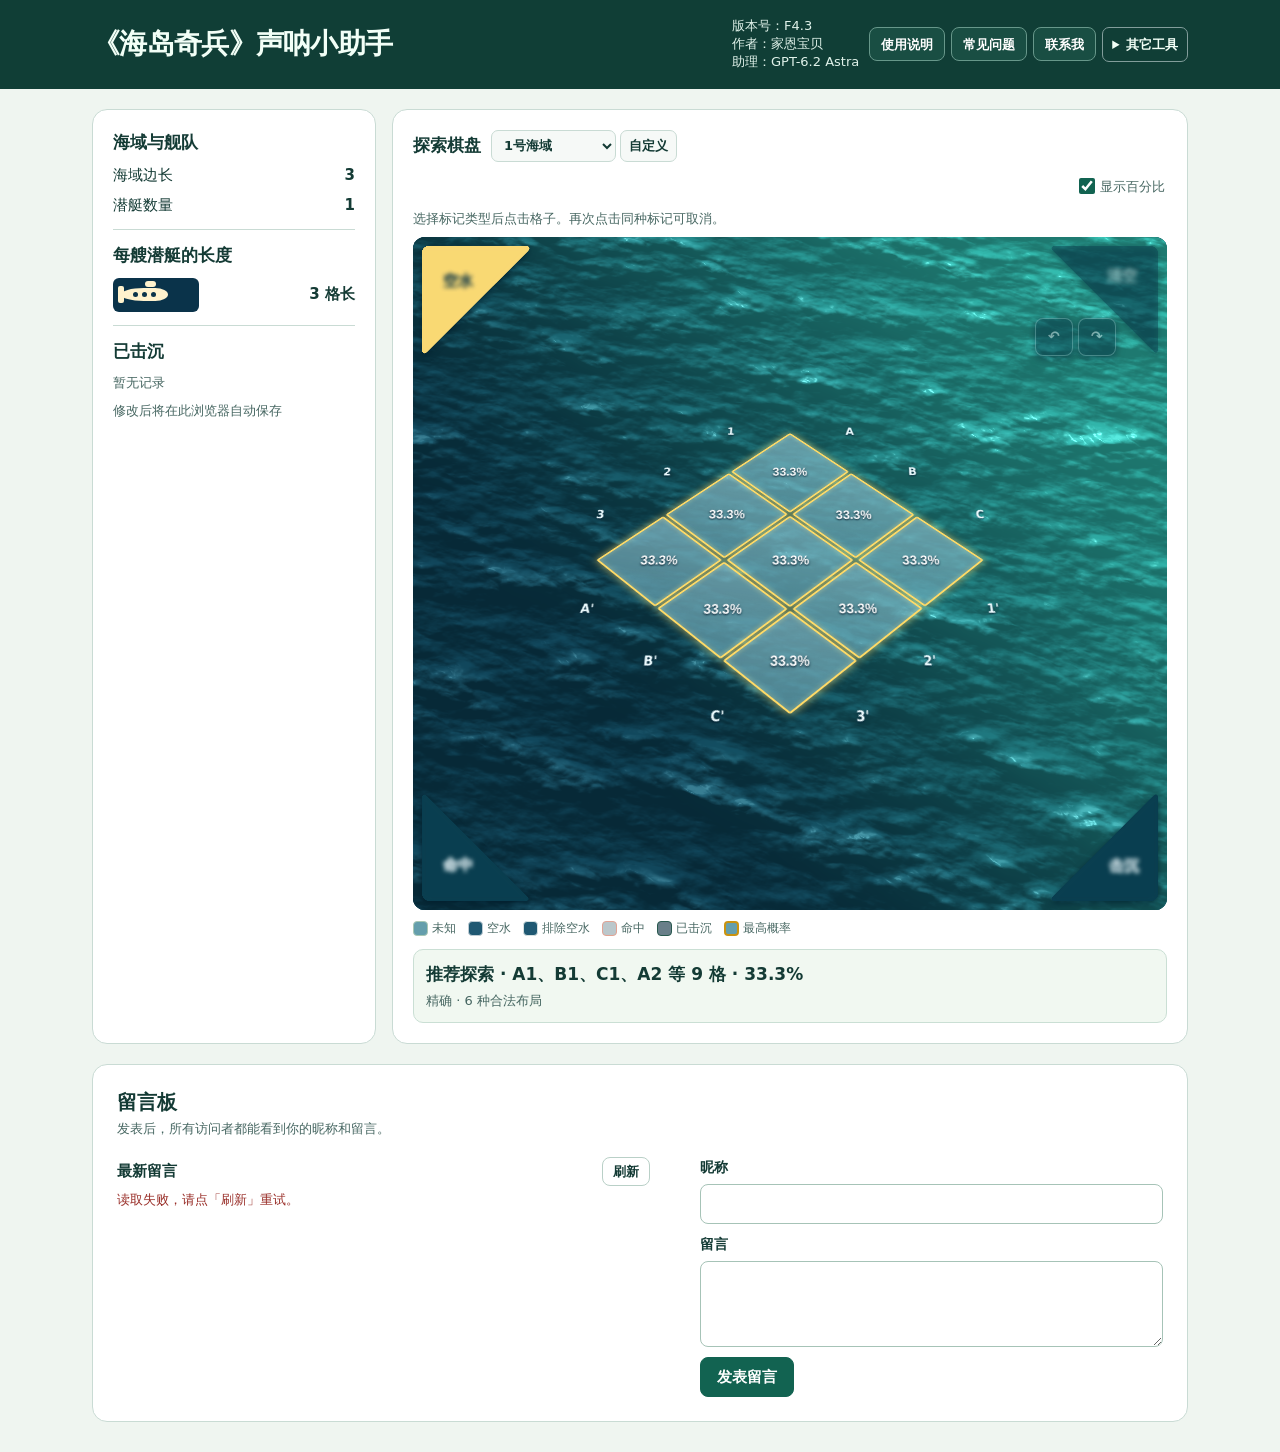
==== commit a0a38cc1: "Add files via upload" ====
--- a/index.html
+++ b/index.html
@@ -176,7 +176,7 @@
 .odds-control{margin-inline-start:auto;gap:5px;padding:5px 2px;font-size:13px;cursor:pointer;color:var(--muted)}
 .odds-control input{margin:0;width:16px;height:16px;accent-color:var(--accent)}
 
-/* F4.2: the ocean and controls stay fixed; only the board scales. */
+/* F4.3: the ocean and controls stay fixed; only the board scales. */
 .sea .scene{min-width:0;aspect-ratio:1.12;touch-action:none}
 .sea .board{top:48%;width:61%;transform:translate(-50%,-50%) perspective(185cqw) rotateX(44deg) rotateZ(45deg) scale(var(--board-zoom,1));transform-origin:center;touch-action:none}
 .sea-controls{position:absolute;inset:0;z-index:5;pointer-events:none}
@@ -300,12 +300,18 @@
  }
  .sea-controls [data-mode]::before,.sea-controls #confirm-sunk::before,.sea-controls #reset::before{clip-path:polygon(0 0,100% 0,0 100%)}
 }
+</style><style>
+.mobile-history{display:none}
+@media (pointer:coarse), (max-width:760px){
+ .mobile-history{display:flex;justify-content:flex-end;gap:8px;margin:8px 0 10px}
+ .mobile-history .history-button{width:44px;min-height:40px;padding:5px;background:#164d57;color:#fff;border:1px solid #739b9e;border-radius:9px;box-shadow:0 2px 4px #123d3926;font-size:20px}
+}
 </style></head>
 <body><svg width="0" height="0" aria-hidden="true" style="position:absolute"><defs><filter id="round-button" x="-10%" y="-10%" width="120%" height="120%" color-interpolation-filters="sRGB"><feGaussianBlur in="SourceGraphic" stdDeviation="2" result="blur"/><feColorMatrix in="blur" mode="matrix" values="1 0 0 0 0 0 1 0 0 0 0 0 1 0 0 0 0 0 20 -9"/></filter></defs></svg>
 <header class="mast"><div class="mast-inner">
   <h1>《海岛奇兵》声呐小助手</h1>
   <div class="help-tools">
-    <span id="guide-credit">版本号：F4.2
+    <span id="guide-credit">版本号：F4.3
 作者：家恩宝贝
 助理：GPT-6.2 Astra</span>
     <button type="button" id="guide-open" aria-haspopup="dialog" aria-controls="guide-dialog">使用说明</button>
@@ -384,7 +390,7 @@
 
 </dialog>
 <script>(() => {
-  const copy = {"zh":{"guide":"使用说明","faq":"常见问题","close":"关闭","credit":"版本号：F4.2\n作者：家恩宝贝\n助理：GPT-6.2 Astra","sections":[["选择当前海域",["海域预设","选择游戏里的关卡，助手会载入对应的海域边长和舰队，并清空棋盘。11~99号海域共用一套配置。选错关卡时可点撤销。"],["自定义","想改设置时点「自定义」，当前标记会保留。用 − / + 或直接输入数字，调整海域边长、潜艇数量和每艘的长度。每艘至少 2 格，舰队图标上的圆点表示长度。"]],["记录每一发的结果",["空水","鱼雷落在空格，选「空水」再点对应格。"],["命中","击中艇身、游戏仍未提示击沉时，逐格记录命中。"],["击沉","游戏提示击沉后，依次点艇身的两个不同端点。两端要在同一行或同一列。核对高亮范围后点「确认击沉」。预览时可改点终点，「取消选取」可重选起点。"],["取消标记","在空水或命中模式下，再点一次相同标记即可取消，也可以使用撤销。"]],["阅读棋盘和推荐",["棋盘缩放","手机双指缩放、电脑滚轮缩放，仅改变棋盘大小。海域和操作按钮保持不变。例如 B3 是 B 列、第 3 行。"],["图例","未知格显示命中率，金框标出并列最高的格子。小屏斜视会把百分比取整，可缩放棋盘查看。空水是手动记录的落空位置，「排除空水」是已击沉艇周围自动排除的格子。"],["推荐探索","棋盘下方列出最高概率的坐标和计算状态。并列时可任选一个，发射后按游戏结果更新标记。"],["显示百分比","勾选可查看命中率数字。关闭后可按颜色深浅比较各格，金框仍标出命中率最高的位置。"]],["修改记录或开始下一局",["已击沉","确认后会扣除一艘对应长度的潜艇。「修正」可重选终点，想换起点则先移除整条记录，再重新标记。"],["↶ / ↷","撤销上一步或恢复刚撤销的修改。也可按 Ctrl 或 ⌘ 加 Z 撤销，加 Shift 和 Z 恢复。Windows 上也可用 Ctrl+Y 恢复。"],["清空","清除本局的手动标记和击沉记录，保留舰队设置。误点后可立即撤销。"]],["保存进度",["自动保存","当前棋盘会自动保存在此浏览器中。"]],["留言与建议",["留言板","在页面底部填写昵称和留言，点「发表留言」。发表成功后，其他访问者也能看到你的昵称和内容。「刷新」可读取最新留言，「查看更多」可翻看较早的留言。"],["联系我","从页首打开「联系我」，填写建议。称呼和联系方式都可留空。点「发送建议」即可私下发给作者。"]]],"questions":[["一个格子的命中率是怎么算的？","助手把符合舰队设置及全部标记的完整布局视为等可能。假设 20 种合法布局中有 8 种在 B3 放有潜艇，那么 B3 的命中率是 40%。同长度潜艇互换只计一次。"],["「精确」「近似」和 0% 分别表示什么？","精确表示已枚举全部合法布局。海域较大、组合太多时会改用加权抽样。有效样本较少时，推荐可能波动，近似的 0% 只表示本次样本未在该格发现潜艇。"],["为什么一圈格子自动变成了「排除空水」？","计算规则要求潜艇间至少隔一格，包括对角方向。确认击沉后，相邻一圈会自动排除。若位置有误，可在「已击沉」列表修正或移除对应记录。"],["为什么「确认击沉」点不了？","检查两个端点是否不同且同行或同列，所选长度是否与一艘剩余潜艇相符。艇身不能穿过已标记的空水，也不能贴着另一艘已击沉潜艇。棋盘上方会提示冲突原因。"],["显示「当前没有合法布局」或「暂未获得可用估算」怎么办？","没有合法布局时，先核对开局舰队，再检查空水、命中和击沉范围。每艘未击沉的潜艇至少要留一格未命中。暂未获得估算则表示抽样未找到完整布局，补充真实线索后会重新计算。"],["会连接游戏账号或自动发射鱼雷吗？","你在游戏内发射鱼雷，再把结果手动记在助手里。助手只在本机计算，不需要登录账号、读取游戏画面或安装插件。"],["想让作者私下回复，在哪里留联系方式？","打开「联系我」，在联系方式栏填入你希望作者使用的联系方式。给作者的建议和联系方式仅随表单私下提交。页面底部的留言板对所有访问者公开。"]]}};
+  const copy = {"zh":{"guide":"使用说明","faq":"常见问题","close":"关闭","credit":"版本号：F4.3\n作者：家恩宝贝\n助理：GPT-6.2 Astra","sections":[["选择当前海域",["海域预设","选择游戏里的关卡，助手会载入对应的海域边长和舰队，并清空棋盘。11~99号海域共用一套配置。选错关卡时可点撤销。"],["自定义","想改设置时点「自定义」，当前标记会保留。用 − / + 或直接输入数字，调整海域边长、潜艇数量和每艘的长度。每艘至少 2 格，舰队图标上的圆点表示长度。"]],["记录每一发的结果",["空水","鱼雷落在空格，选「空水」再点对应格。"],["命中","击中艇身、游戏仍未提示击沉时，逐格记录命中。"],["击沉","游戏提示击沉后，依次点艇身的两个不同端点。两端要在同一行或同一列。核对高亮范围后点「确认击沉」。预览时可改点终点，「取消选取」可重选起点。"],["取消标记","在空水或命中模式下，再点一次相同标记即可取消，也可以使用撤销。"]],["阅读棋盘和推荐",["棋盘缩放","手机双指缩放、电脑滚轮缩放，仅改变棋盘大小。海域和操作按钮保持不变。例如 B3 是 B 列、第 3 行。"],["图例","未知格显示命中率，金框标出并列最高的格子。小屏斜视会把百分比取整，可缩放棋盘查看。空水是手动记录的落空位置，「排除空水」是已击沉艇周围自动排除的格子。"],["推荐探索","棋盘下方列出最高概率的坐标和计算状态。并列时可任选一个，发射后按游戏结果更新标记。"],["显示百分比","勾选可查看命中率数字。关闭后可按颜色深浅比较各格，金框仍标出命中率最高的位置。"]],["修改记录或开始下一局",["已击沉","确认后会扣除一艘对应长度的潜艇。「修正」可重选终点，想换起点则先移除整条记录，再重新标记。"],["↶ / ↷","撤销上一步或恢复刚撤销的修改。也可按 Ctrl 或 ⌘ 加 Z 撤销，加 Shift 和 Z 恢复。Windows 上也可用 Ctrl+Y 恢复。"],["清空","清除本局的手动标记和击沉记录，保留舰队设置。误点后可立即撤销。"]],["保存进度",["自动保存","当前棋盘会自动保存在此浏览器中。"]],["留言与建议",["留言板","在页面底部填写昵称和留言，点「发表留言」。发表成功后，其他访问者也能看到你的昵称和内容。「刷新」可读取最新留言，「查看更多」可翻看较早的留言。"],["联系我","从页首打开「联系我」，填写建议。称呼和联系方式都可留空。点「发送建议」即可私下发给作者。"]]],"questions":[["一个格子的命中率是怎么算的？","助手把符合舰队设置及全部标记的完整布局视为等可能。假设 20 种合法布局中有 8 种在 B3 放有潜艇，那么 B3 的命中率是 40%。同长度潜艇互换只计一次。"],["「精确」「近似」和 0% 分别表示什么？","精确表示已枚举全部合法布局。海域较大、组合太多时会改用加权抽样。有效样本较少时，推荐可能波动，近似的 0% 只表示本次样本未在该格发现潜艇。"],["为什么一圈格子自动变成了「排除空水」？","计算规则要求潜艇间至少隔一格，包括对角方向。确认击沉后，相邻一圈会自动排除。若位置有误，可在「已击沉」列表修正或移除对应记录。"],["为什么「确认击沉」点不了？","检查两个端点是否不同且同行或同列，所选长度是否与一艘剩余潜艇相符。艇身不能穿过已标记的空水，也不能贴着另一艘已击沉潜艇。棋盘上方会提示冲突原因。"],["显示「当前没有合法布局」或「暂未获得可用估算」怎么办？","没有合法布局时，先核对开局舰队，再检查空水、命中和击沉范围。每艘未击沉的潜艇至少要留一格未命中。暂未获得估算则表示抽样未找到完整布局，补充真实线索后会重新计算。"],["会连接游戏账号或自动发射鱼雷吗？","你在游戏内发射鱼雷，再把结果手动记在助手里。助手只在本机计算，不需要登录账号、读取游戏画面或安装插件。"],["想让作者私下回复，在哪里留联系方式？","打开「联系我」，在联系方式栏填入你希望作者使用的联系方式。给作者的建议和联系方式仅随表单私下提交。页面底部的留言板对所有访问者公开。"]]}};
   const dialog = document.getElementById("guide-dialog");
   const content = document.getElementById("guide-content");
   const title = document.getElementById("guide-title");
@@ -1193,6 +1199,21 @@
 sinkGroup.className='sink-actions';
 sinkGroup.append($('preview-actions'),seaControls.querySelector('[data-mode="sunk"]'));
 seaControls.append(sinkGroup);
+
+const mobileHistory=document.createElement('div');
+mobileHistory.className='mobile-history';
+mobileHistory.setAttribute('role','group');
+mobileHistory.setAttribute('aria-label','撤销与重做');
+$('board-scroll').before(mobileHistory);
+const mobileHistoryQuery=matchMedia('(pointer:coarse), (max-width:760px)');
+function placeHistoryButtons(){
+ const container=$('undo').parentElement;
+ const destination=mobileHistoryQuery.matches ? mobileHistory : seaHistory;
+ destination.append(container);
+}
+placeHistoryButtons();
+mobileHistoryQuery.addEventListener('change',placeHistoryButtons);
+
 const scene=$('scene'), pointers=new Map();let boardZoom=1,pinch=null,suppressClickUntil=0;
 function zoomBoard(value){boardZoom=Math.max(.95,Math.min(1.9,value));$('board').style.setProperty('--board-zoom',boardZoom);}
 scene.addEventListener('wheel',e=>{if(e.target.closest('.sea-controls'))return;e.preventDefault();zoomBoard(boardZoom*Math.exp(-e.deltaY*.0015));},{passive:false});
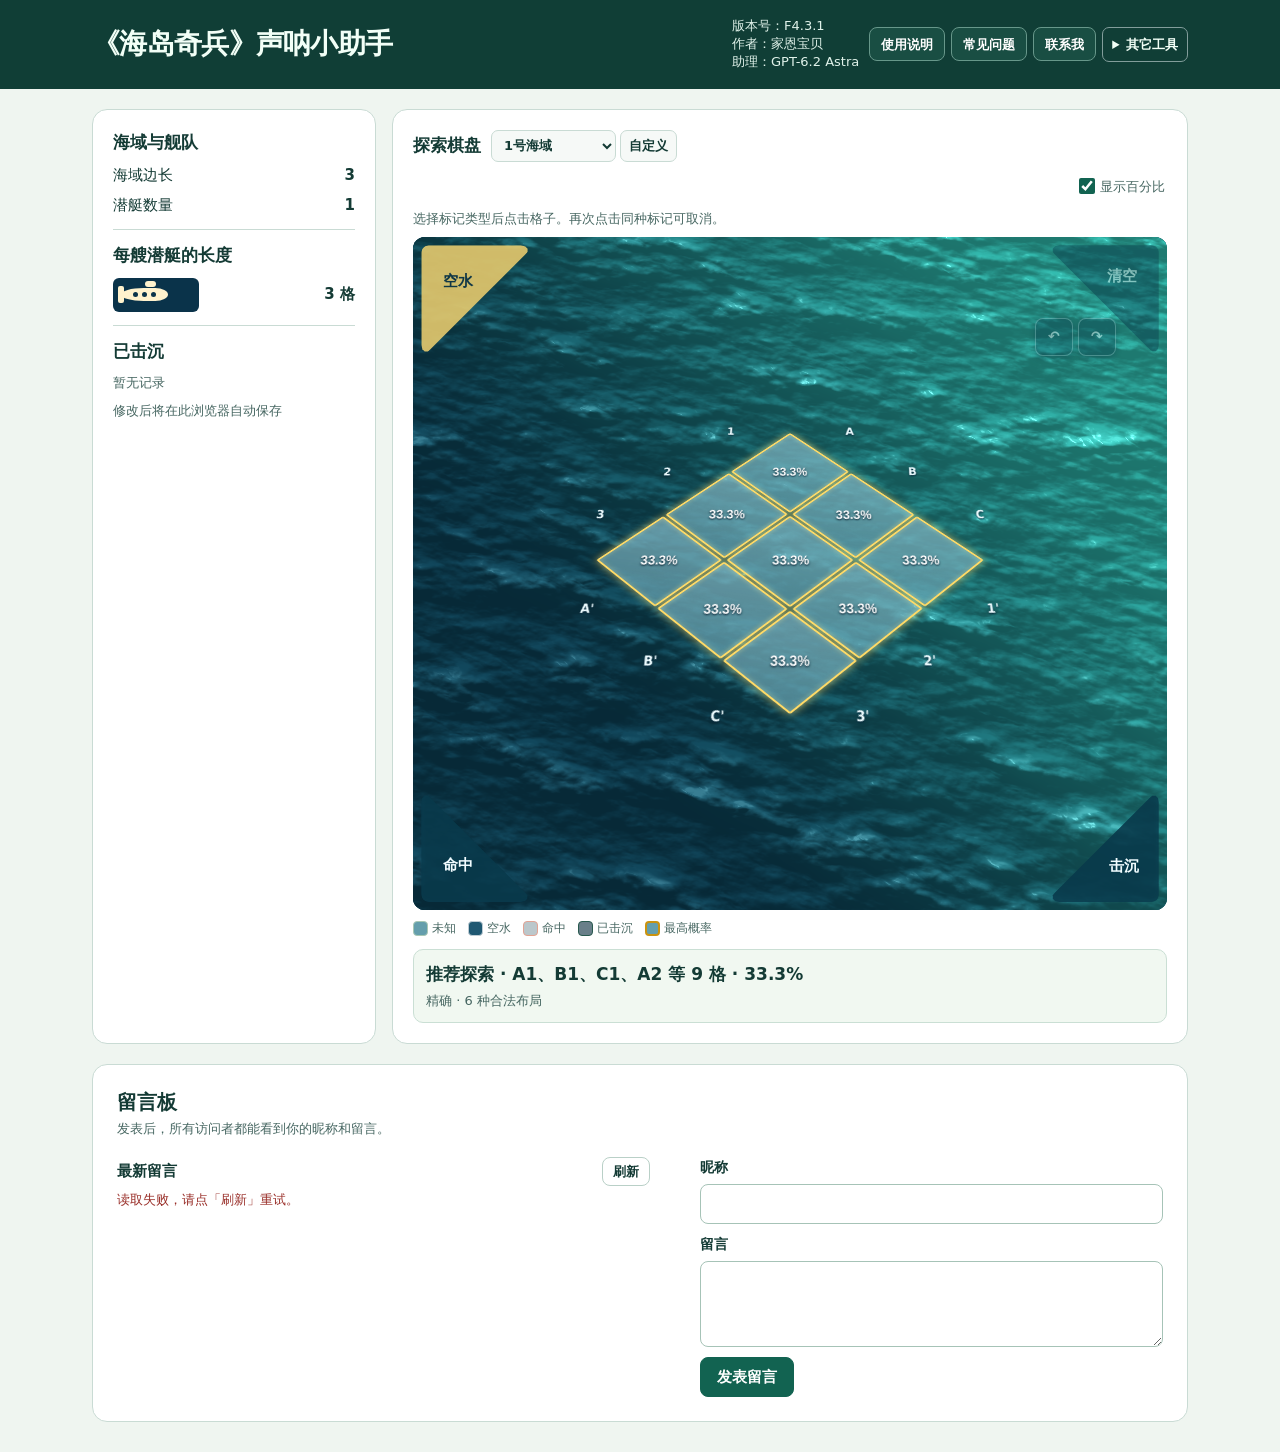
==== commit 9ad37ea1: "更新声呐小助手至F4.3.1" ====
--- a/index.html
+++ b/index.html
@@ -176,7 +176,7 @@
 .odds-control{margin-inline-start:auto;gap:5px;padding:5px 2px;font-size:13px;cursor:pointer;color:var(--muted)}
 .odds-control input{margin:0;width:16px;height:16px;accent-color:var(--accent)}
 
-/* F4.3: the ocean and controls stay fixed; only the board scales. */
+/* F4.3.1: the ocean and controls stay fixed; only the board scales. */
 .sea .scene{min-width:0;aspect-ratio:1.12;touch-action:none}
 .sea .board{top:48%;width:61%;transform:translate(-50%,-50%) perspective(185cqw) rotateX(44deg) rotateZ(45deg) scale(var(--board-zoom,1));transform-origin:center;touch-action:none}
 .sea-controls{position:absolute;inset:0;z-index:5;pointer-events:none}
@@ -294,24 +294,32 @@
 .sea-controls #confirm-sunk:enabled::before{background:rgb(25 132 112 / 85%)}
 .sea-controls #confirm-sunk:disabled{color:#dce8e7;opacity:.65}
 .sea-controls #confirm-sunk:disabled::before{background:rgb(24 89 99 / 68%)}
-@supports not (clip-path:shape(from 0 0,line to 100% 0,line to 0 100%,close)){
- .sea-controls [data-mode],.sea-controls #confirm-sunk,.sea-controls #reset{
- filter:url(#round-button)
- }
- .sea-controls [data-mode]::before,.sea-controls #confirm-sunk::before,.sea-controls #reset::before{clip-path:polygon(0 0,100% 0,0 100%)}
-}
 </style><style>
 .mobile-history{display:none}
 @media (pointer:coarse), (max-width:760px){
  .mobile-history{display:flex;justify-content:flex-end;gap:8px;margin:8px 0 10px}
  .mobile-history .history-button{width:44px;min-height:40px;padding:5px;background:#164d57;color:#fff;border:1px solid #739b9e;border-radius:9px;box-shadow:0 2px 4px #123d3926;font-size:20px}
 }
+</style><style>
+/* Keep text outside filtered layers for browser compatibility. */
+.sea-controls{filter:none}
+.sea-controls [data-mode],.sea-controls #confirm-sunk,.sea-controls #reset{
+ filter:none!important;backdrop-filter:none;-webkit-backdrop-filter:none;
+ font-weight:700;text-shadow:none
+}
+.sea-controls [data-mode]::before,.sea-controls #confirm-sunk::before,.sea-controls #reset::before{
+ clip-path:polygon(6% 0,88% 0,92% 1%,94% 3%,94% 6%,92% 9%,9% 92%,6% 94%,3% 94%,1% 92%,0 88%,0 6%,1% 3%,3% 1%);
+ background:rgb(10 62 80 / 82%);
+ filter:drop-shadow(0 2px 3px #001c2b99)
+}
+.sea-controls #confirm-sunk:disabled{opacity:1;color:#dce8e7}
+.sea-controls #confirm-sunk:disabled::before{background:rgb(24 89 99 / 80%)}
 </style></head>
-<body><svg width="0" height="0" aria-hidden="true" style="position:absolute"><defs><filter id="round-button" x="-10%" y="-10%" width="120%" height="120%" color-interpolation-filters="sRGB"><feGaussianBlur in="SourceGraphic" stdDeviation="2" result="blur"/><feColorMatrix in="blur" mode="matrix" values="1 0 0 0 0 0 1 0 0 0 0 0 1 0 0 0 0 0 20 -9"/></filter></defs></svg>
+<body>
 <header class="mast"><div class="mast-inner">
   <h1>《海岛奇兵》声呐小助手</h1>
   <div class="help-tools">
-    <span id="guide-credit">版本号：F4.3
+    <span id="guide-credit">版本号：F4.3.1
 作者：家恩宝贝
 助理：GPT-6.2 Astra</span>
     <button type="button" id="guide-open" aria-haspopup="dialog" aria-controls="guide-dialog">使用说明</button>
@@ -354,7 +362,7 @@
       <button type="button" id="cancel-sunk">取消选取</button>
     </div>
     <div class="board-scroll sea" id="board-scroll" tabindex="0" aria-label="探索棋盘，可横向滚动"><div class="scene" id="scene"><canvas aria-hidden="true" class="ocean-surface" id="ocean-surface"></canvas><div class="board" id="board"></div></div></div>
-    <div class="legend" aria-label="棋盘图例"><span><i class="key"></i>未知</span><span><i class="key water"></i>空水</span><span><i class="key ring"></i>排除空水</span><span><i class="key hit"></i>命中</span><span><i class="key sunk"></i>已击沉</span><span><i class="key best"></i>最高概率</span></div>
+    <div class="legend" aria-label="棋盘图例"><span><i class="key"></i>未知</span><span><i class="key water"></i>空水</span><span><i class="key hit"></i>命中</span><span><i class="key sunk"></i>已击沉</span><span><i class="key best"></i>最高概率</span></div>
     <div class="result" aria-live="polite"><p><strong id="recommend"></strong></p><p id="status" class="dim"></p></div>
   </section>
 </main>
@@ -390,7 +398,7 @@
 
 </dialog>
 <script>(() => {
-  const copy = {"zh":{"guide":"使用说明","faq":"常见问题","close":"关闭","credit":"版本号：F4.3\n作者：家恩宝贝\n助理：GPT-6.2 Astra","sections":[["选择当前海域",["海域预设","选择游戏里的关卡，助手会载入对应的海域边长和舰队，并清空棋盘。11~99号海域共用一套配置。选错关卡时可点撤销。"],["自定义","想改设置时点「自定义」，当前标记会保留。用 − / + 或直接输入数字，调整海域边长、潜艇数量和每艘的长度。每艘至少 2 格，舰队图标上的圆点表示长度。"]],["记录每一发的结果",["空水","鱼雷落在空格，选「空水」再点对应格。"],["命中","击中艇身、游戏仍未提示击沉时，逐格记录命中。"],["击沉","游戏提示击沉后，依次点艇身的两个不同端点。两端要在同一行或同一列。核对高亮范围后点「确认击沉」。预览时可改点终点，「取消选取」可重选起点。"],["取消标记","在空水或命中模式下，再点一次相同标记即可取消，也可以使用撤销。"]],["阅读棋盘和推荐",["棋盘缩放","手机双指缩放、电脑滚轮缩放，仅改变棋盘大小。海域和操作按钮保持不变。例如 B3 是 B 列、第 3 行。"],["图例","未知格显示命中率，金框标出并列最高的格子。小屏斜视会把百分比取整，可缩放棋盘查看。空水是手动记录的落空位置，「排除空水」是已击沉艇周围自动排除的格子。"],["推荐探索","棋盘下方列出最高概率的坐标和计算状态。并列时可任选一个，发射后按游戏结果更新标记。"],["显示百分比","勾选可查看命中率数字。关闭后可按颜色深浅比较各格，金框仍标出命中率最高的位置。"]],["修改记录或开始下一局",["已击沉","确认后会扣除一艘对应长度的潜艇。「修正」可重选终点，想换起点则先移除整条记录，再重新标记。"],["↶ / ↷","撤销上一步或恢复刚撤销的修改。也可按 Ctrl 或 ⌘ 加 Z 撤销，加 Shift 和 Z 恢复。Windows 上也可用 Ctrl+Y 恢复。"],["清空","清除本局的手动标记和击沉记录，保留舰队设置。误点后可立即撤销。"]],["保存进度",["自动保存","当前棋盘会自动保存在此浏览器中。"]],["留言与建议",["留言板","在页面底部填写昵称和留言，点「发表留言」。发表成功后，其他访问者也能看到你的昵称和内容。「刷新」可读取最新留言，「查看更多」可翻看较早的留言。"],["联系我","从页首打开「联系我」，填写建议。称呼和联系方式都可留空。点「发送建议」即可私下发给作者。"]]],"questions":[["一个格子的命中率是怎么算的？","助手把符合舰队设置及全部标记的完整布局视为等可能。假设 20 种合法布局中有 8 种在 B3 放有潜艇，那么 B3 的命中率是 40%。同长度潜艇互换只计一次。"],["「精确」「近似」和 0% 分别表示什么？","精确表示已枚举全部合法布局。海域较大、组合太多时会改用加权抽样。有效样本较少时，推荐可能波动，近似的 0% 只表示本次样本未在该格发现潜艇。"],["为什么一圈格子自动变成了「排除空水」？","计算规则要求潜艇间至少隔一格，包括对角方向。确认击沉后，相邻一圈会自动排除。若位置有误，可在「已击沉」列表修正或移除对应记录。"],["为什么「确认击沉」点不了？","检查两个端点是否不同且同行或同列，所选长度是否与一艘剩余潜艇相符。艇身不能穿过已标记的空水，也不能贴着另一艘已击沉潜艇。棋盘上方会提示冲突原因。"],["显示「当前没有合法布局」或「暂未获得可用估算」怎么办？","没有合法布局时，先核对开局舰队，再检查空水、命中和击沉范围。每艘未击沉的潜艇至少要留一格未命中。暂未获得估算则表示抽样未找到完整布局，补充真实线索后会重新计算。"],["会连接游戏账号或自动发射鱼雷吗？","你在游戏内发射鱼雷，再把结果手动记在助手里。助手只在本机计算，不需要登录账号、读取游戏画面或安装插件。"],["想让作者私下回复，在哪里留联系方式？","打开「联系我」，在联系方式栏填入你希望作者使用的联系方式。给作者的建议和联系方式仅随表单私下提交。页面底部的留言板对所有访问者公开。"]]}};
+  const copy = {"zh":{"guide":"使用说明","faq":"常见问题","close":"关闭","credit":"版本号：F4.3.1\n作者：家恩宝贝\n助理：GPT-6.2 Astra","sections":[["选择当前海域",["海域预设","选择游戏里的关卡，助手会载入对应的海域边长和舰队，并清空棋盘。11~99号海域共用一套配置。选错关卡时可点撤销。"],["自定义","想改设置时点「自定义」，当前标记会保留。用 − / + 或直接输入数字，调整海域边长、潜艇数量和每艘的长度。每艘至少 2 格，舰队图标上的圆点表示长度。"]],["记录每一发的结果",["空水","鱼雷落在空格，选「空水」再点对应格。"],["命中","击中艇身、游戏仍未提示击沉时，逐格记录命中。"],["击沉","游戏提示击沉后，依次点艇身的两个不同端点。两端要在同一行或同一列。核对高亮范围后点「确认击沉」。预览时可改点终点，「取消选取」可重选起点。"],["取消标记","在空水或命中模式下，再点一次相同标记即可取消，也可以使用撤销。"]],["阅读棋盘和推荐",["棋盘缩放","手机双指缩放、电脑滚轮缩放，仅改变棋盘大小。海域和操作按钮保持不变。例如 B3 是 B 列、第 3 行。"],["图例","未知格显示命中率，金框标出并列最高的格子。小屏斜视会把百分比取整，可缩放棋盘查看。空水包括手动记录的落空位置，以及已击沉艇周围自动排除的格子。"],["推荐探索","棋盘下方列出最高概率的坐标和计算状态。并列时可任选一个，发射后按游戏结果更新标记。"],["显示百分比","勾选可查看命中率数字。关闭后可按颜色深浅比较各格，金框仍标出命中率最高的位置。"]],["修改记录或开始下一局",["已击沉","确认后会扣除一艘对应长度的潜艇。「修正」可重选终点，想换起点则先移除整条记录，再重新标记。"],["↶ / ↷","撤销上一步或恢复刚撤销的修改。也可按 Ctrl 或 ⌘ 加 Z 撤销，加 Shift 和 Z 恢复。Windows 上也可用 Ctrl+Y 恢复。"],["清空","清除本局的手动标记和击沉记录，保留舰队设置。误点后可立即撤销。"]],["保存进度",["自动保存","当前棋盘会自动保存在此浏览器中。"]],["留言与建议",["留言板","在页面底部填写昵称和留言，点「发表留言」。发表成功后，其他访问者也能看到你的昵称和内容。「刷新」可读取最新留言，「查看更多」可翻看较早的留言。"],["联系我","从页首打开「联系我」，填写建议。称呼和联系方式都可留空。点「发送建议」即可私下发给作者。"]]],"questions":[["一个格子的命中率是怎么算的？","助手把符合舰队设置及全部标记的完整布局视为等可能。假设 20 种合法布局中有 8 种在 B3 放有潜艇，那么 B3 的命中率是 40%。同长度潜艇互换只计一次。"],["「精确」「近似」和 0% 分别表示什么？","精确表示已枚举全部合法布局。海域较大、组合太多时会改用加权抽样。有效样本较少时，推荐可能波动，近似的 0% 只表示本次样本未在该格发现潜艇。"],["为什么已击沉潜艇周围自动标成空水？","计算规则要求潜艇间至少隔一格，包括对角方向。确认击沉后，相邻一圈会自动排除。若位置有误，可在「已击沉」列表修正或移除对应记录。"],["为什么「确认击沉」点不了？","检查两个端点是否不同且同行或同列，所选长度是否与一艘剩余潜艇相符。艇身不能穿过已标记的空水，也不能贴着另一艘已击沉潜艇。棋盘上方会提示冲突原因。"],["显示「当前没有合法布局」或「暂未获得可用估算」怎么办？","没有合法布局时，先核对开局舰队，再检查空水、命中和击沉范围。每艘未击沉的潜艇至少要留一格未命中。暂未获得估算则表示抽样未找到完整布局，补充真实线索后会重新计算。"],["会连接游戏账号或自动发射鱼雷吗？","你在游戏内发射鱼雷，再把结果手动记在助手里。助手只在本机计算，不需要登录账号、读取游戏画面或安装插件。"],["想让作者私下回复，在哪里留联系方式？","打开「联系我」，在联系方式栏填入你希望作者使用的联系方式。给作者的建议和联系方式仅随表单私下提交。页面底部的留言板对所有访问者公开。"]]}};
   const dialog = document.getElementById("guide-dialog");
   const content = document.getElementById("guide-content");
   const title = document.getElementById("guide-title");
@@ -768,7 +776,7 @@
   if (state.stage) {
     const output = document.createElement("span");
     output.className = "preset-value";
-    output.textContent = icon ? tr("{n} 格长",{n:value}) : String(value);
+    output.textContent = icon ? tr("{n} 格",{n:value}) : String(value);
     row.append(name,output);
     return row;
   }
@@ -975,7 +983,7 @@
       const cell = document.createElement("button");
       cell.type = "button";
       cell.dataset.cell = i;
-      const mark = {sunk:["沉","已击沉"],hit:["×","命中"],water:["·","空水"],ring:["·","排除空水"],unknown:["","未知"]}[kind];
+      const mark = {sunk:["沉","已击沉"],hit:["×","命中"],water:["·","空水"],ring:["·","空水"],unknown:["","未知"]}[kind];
       const p = kind === "unknown" && probabilities ? probabilities[i] : null;
       cell.className = `cell ${kind}${bestCells.has(i) ? " best" : ""}${preview.has(i) ? " preview" : ""}${i===draft?.start ? " anchor" : ""}`;
       const label = document.createElement("span");
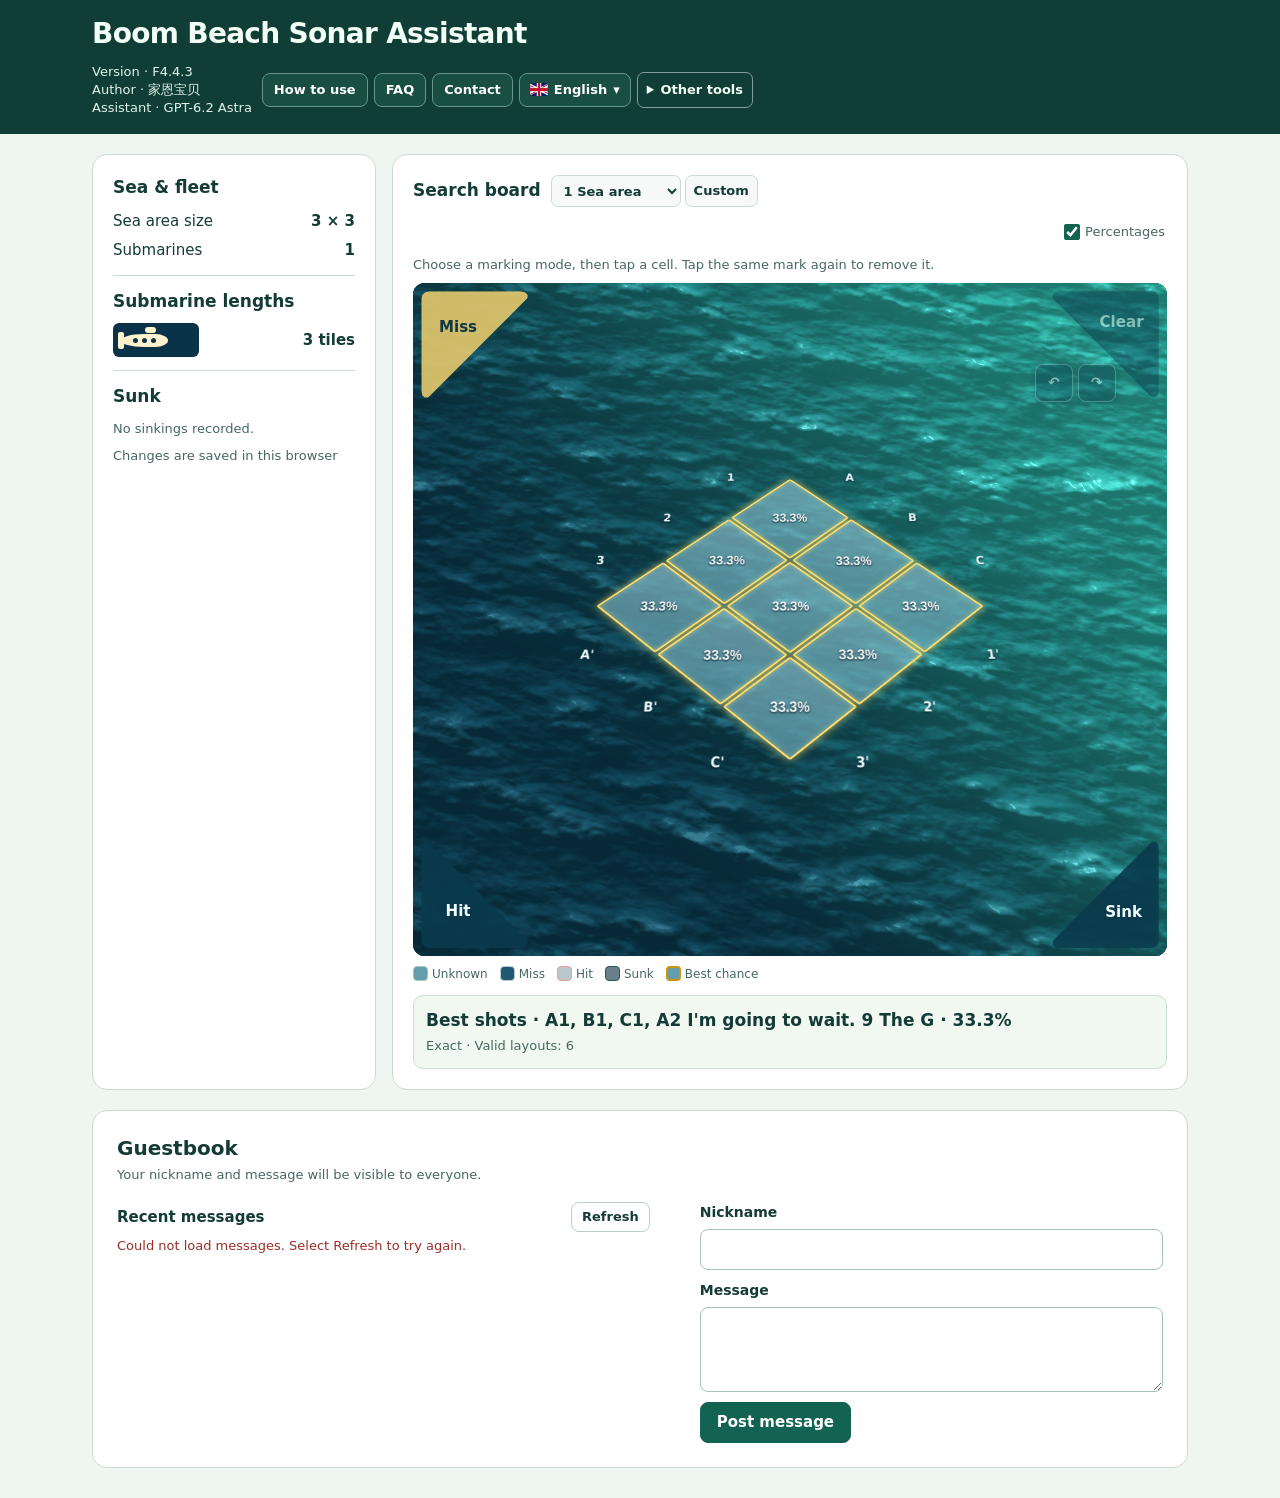
==== commit 266a6f61: "更新到 F4.4.3" ====
--- a/index.html
+++ b/index.html
@@ -1,1452 +1,1500 @@
-<!doctype html>
-<html lang="zh-CN">
-<head>
-<meta charset="utf-8">
-<meta name="viewport" content="width=device-width, initial-scale=1">
-<title>《海岛奇兵》声呐小助手</title>
-<style>
-:root{color-scheme:light;--ink:#143b35;--muted:#476762;--line:#c9dbd4;--accent:#126351;--paper:#fff;--base:#eff5f0}
-*{box-sizing:border-box}
-body{margin:0;background:var(--base);color:var(--ink);font:15px/1.5 "PingFang SC","Microsoft YaHei",system-ui,sans-serif}
-button,input{font:inherit;color:inherit}
-button{cursor:pointer;border:1px solid #b9d0c7;border-radius:8px;background:#fff;padding:7px 11px;font-weight:650}
-button:hover:enabled{background:#e8f3ec}button:disabled{opacity:.46;cursor:default}button:focus-visible,input:focus-visible{outline:3px solid #167e78;outline-offset:2px}
-.mast{background:#103e36;color:#f2fff7}.mast-inner,main{max-width:1160px;margin:auto;padding:20px clamp(12px,3vw,32px)}
-.mast-inner{display:flex;justify-content:space-between;align-items:center;gap:12px;flex-wrap:wrap}
-h1,h2,p{margin:0}h1{font-size:clamp(22px,4.5vw,32px);line-height:1.2}h2{font-size:17px}.edition{display:block;color:#a8d9c5;font-size:13px;margin-bottom:4px}
-.mast button{background:#194e43;color:#fff;border-color:#67978a}.mast button:hover:enabled{background:#276355}
-.mast .history-button{display:grid;place-items:center;width:40px;min-height:37px;padding:0;font:700 24px/1 "Segoe UI Symbol",system-ui,sans-serif}
-.usage{flex-basis:100%;max-width:880px;color:#d0e6e1;font-size:13px}
-.usage p+p{margin-top:5px}
-.actions,.modes,.legend{display:flex;flex-wrap:wrap;gap:7px;align-items:center}
-main{display:grid;grid-template-columns:284px minmax(0,1fr);gap:16px;align-items:start}
-.card{background:var(--paper);border:1px solid var(--line);border-radius:15px;padding:clamp(12px,2vw,20px)}
-.settings h2{margin-bottom:9px}.setting{display:flex;justify-content:space-between;align-items:center;gap:6px;margin:7px 0}
-.step{display:grid;grid-template-columns:34px 47px 34px;gap:4px}
-.step button{padding:0;min-height:36px;font-size:20px;line-height:1}
-.step input{appearance:textfield;width:100%;min-width:0;border:1px solid #a6c3b7;border-radius:7px;background:#fff;text-align:center;color:#143b35;-webkit-text-fill-color:#143b35;font-weight:750;font-size:16px;padding:0 2px;font-variant-numeric:tabular-nums}
-.step input::-webkit-inner-spin-button,.step input::-webkit-outer-spin-button{-webkit-appearance:none;margin:0}
-.author{color:#add0cd;font-size:13px;margin-top:4px}
-.fleet-icon{display:flex;justify-content:flex-start;align-items:center;width:86px;height:34px;padding:0 8px;border-radius:6px;background:#0a334a;color:#fff2cd}
-.fleet-icon.depleted{color:#728997}
-.fleet-silhouette{position:relative;display:flex;justify-content:center;align-items:center;gap:clamp(1px,calc(6px - var(--length)*.5px),4px);height:13px;
-  width:min(100%,calc(29px + var(--length)*6px));padding-inline:6px;border-radius:48% 27% 27% 48% / 50%;background:currentColor}
-.fleet-silhouette::before,.fleet-silhouette::after{content:"";position:absolute;background:currentColor}
-.fleet-silhouette::before{width:24%;height:6px;left:51%;bottom:calc(100% + 1px);border-radius:5px}
-.fleet-silhouette::after{width:6px;height:17px;left:-3px;top:-2px;border-radius:2px}
-.fleet-port{flex:0 1 5px;min-width:1px;aspect-ratio:1;border-radius:50%;background:#0a334a}
-.dim,.note{color:var(--muted);font-size:13px}.settings hr{border:0;border-top:1px solid var(--line);margin:13px 0}
-.sunk-line{display:flex;justify-content:space-between;align-items:center;gap:8px;margin-top:7px}.sunk-line button{padding:4px 8px}
-.topline{display:flex;justify-content:space-between;align-items:center;gap:8px;flex-wrap:wrap;margin-bottom:10px}
-.modes button[aria-pressed=true]{background:var(--accent);color:white;border-color:var(--accent)}
-.note{margin:8px 0;min-height:20px}.error{color:#9f2c2c}
-.board-scroll{overflow:auto;padding:3px;margin:0 -3px}
-.board{display:grid;grid-template-columns:23px repeat(var(--cols),minmax(32px,1fr));gap:3px;width:100%;align-items:center}
-.axis{text-align:center;font-size:12px;font-weight:700;color:var(--muted)}
-.cell{padding:0;aspect-ratio:1;border-radius:6px;border:1px solid #a8c8b4;background:var(--tile,#e7f1d9);font-size:clamp(9px,1.75vw,14px);font-weight:750;line-height:1;display:grid;place-items:center;min-width:0;font-variant-numeric:tabular-nums}
-.board-scroll:not(.sea) .cell:hover:enabled{background:var(--tile,#e7f1d9);filter:brightness(.94)}
-.cell.water,.key.water{background:#e2edf3;color:#315a6b;border-color:#beccd4}
-.cell.ring,.key.ring{background:#edf1f2;color:#526d75;border-color:#d5e1e1}
-.cell.hit,.key.hit{background:#f6d6cb;color:#872f22;border-color:#e2a394}
-.cell.sunk,.key.sunk{background:#28594e;color:#fff;border-color:#28594e}
-.cell.best{box-shadow:inset 0 0 0 2px #be8006;border-color:#9c6707}
-.cell.preview{outline:3px solid #0a7b82;outline-offset:-3px}
-.cell.anchor{outline-style:double}
-.preview-actions[hidden]{display:none}
-.preview-actions{margin:8px 0}
-#confirm-sunk{background:var(--accent);color:#fff;border-color:var(--accent)}
-.legend{margin-top:9px;font-size:12px;color:var(--muted);gap:8px 12px}.legend span{display:inline-flex;align-items:center;gap:4px}
-.key{width:15px;height:15px;border:1px solid #a8c8b4;border-radius:4px;background:#e7f1d9;display:inline-block}.key.best{border:2px solid #be8006}
-.result{border:1px solid #cadfd4;background:#f1f8f1;border-radius:10px;padding:12px;margin-top:12px}.result strong{font-size:17px}.result p+p{margin-top:3px}
-details{margin-top:12px;color:var(--muted);font-size:13px}summary{cursor:pointer;font-weight:650}details p{margin-top:5px}
-@media(max-width:760px){main{grid-template-columns:minmax(0,1fr)}.play{grid-row:1}.cell{font-size:clamp(9px,2.7vw,15px)}.mast-inner{padding-block:13px}.actions button{padding:5px 8px}}
-.view-toggle{display:inline-flex;gap:3px;padding:3px;border-radius:10px;background:#e8f0f1}
-.view-toggle button{padding:4px 9px;border-color:transparent;background:transparent}
-.view-toggle button[aria-pressed=true]{background:#0b596a;color:white}
-.board-scroll.sea{border-radius:12px;background:#073957;padding:0;margin:0}
-.ocean-surface{display:none}
-.sea .scene{
-  position:relative;isolation:isolate;overflow:hidden;container-type:inline-size;
-  aspect-ratio:1.4;min-width:max(292px,calc(var(--cols,9) * 32px));
-  background:#0a465a url("[data-uri]") center/100% 100% no-repeat;
-}
-.sea .ocean-surface{display:block;position:absolute;inset:0;width:100%;height:100%;pointer-events:none;opacity:0}
-.sea .ocean-surface.ready{opacity:1}
-@media(prefers-reduced-motion:reduce){.sea .ocean-surface.ready{opacity:0}}
-.sea .board{
-  position:absolute;z-index:1;left:50%;top:42.2%;width:64.5%;aspect-ratio:1;
-  gap:clamp(1.2px,.35cqw,3px);align-items:stretch;
-  grid-template-columns:repeat(calc(var(--cols) + 2),minmax(0,1fr));
-  grid-template-rows:repeat(calc(var(--cols) + 2),minmax(0,1fr));
-  transform:translate(-50%,-50%) perspective(185cqw) rotateX(44deg) rotateZ(45deg);
-}
-.sea .board .cell{grid-template:minmax(0,1fr)/minmax(0,1fr)}
-.sea .board .cell-label{font-family:Arial,sans-serif;font-weight:700;font-size:clamp(9px,calc(57cqw / (var(--cols) + 1) * .32),13px)}
-@container (max-width:540px){
-  .sea .board .cell-label[data-short-odds]{font-size:0;text-shadow:0 1px 1px #123d49}
-  .sea .board .cell-label[data-short-odds]::after{content:attr(data-short-odds);font:600 clamp(9px,calc(19cqw / (var(--cols) + 1)),12px)/1 Arial,sans-serif}
-}
-.sea .axis,.sea .cell-label{transform:matrix(.7071,-.7071,.983,.983,0,0)}
-.sea .axis{align-self:center;justify-self:center;color:#edfcff;text-shadow:0 1px 2px #022336;font-size:12px}
-.sea .cell{position:relative;display:grid;align-items:center;justify-items:center;aspect-ratio:auto;border-radius:2px;
-  color:white;border:1px solid #b6e8efb8;box-shadow:inset 0 0 0 1px #ddffff44;
-  background:linear-gradient(145deg,#ddfbff38,#397f9d5c);text-shadow:0 1px 2px #031b2b}
-.sea .cell.unknown{background:linear-gradient(145deg,#fff2,transparent),var(--sea-tile,#5daabc69)}
-.sea .cell.water,.sea .cell.ring,.sea .cell.sunk{background:#062f4d55;border-color:#5eafbf44;box-shadow:none}
-.sea .cell.water .cell-label{opacity:.65}
-.sea .cell.ring .cell-label,.sea .cell.sunk .cell-label,.sea .cell.hit .cell-label{opacity:0}
-.sea .cell.hit{background:#062b4870;border-color:#81cbd88c;box-shadow:none}
-.sea .cell.best{border:2px solid #ffda66;box-shadow:0 0 10px #ffe578b0,inset 0 0 6px #fff29f58;z-index:1}
-.sea .cell.preview{outline-color:#f2ff9d;z-index:3}
-.sea .cell:focus-visible{outline:3px solid white;z-index:4}
-.sea .cell:hover:enabled{filter:brightness(1.17)}
-.sea .cell-label{display:block;pointer-events:none;white-space:nowrap;font-size:clamp(8px,1.25vw,12px)}
-.debris{display:none}
-.sea .debris{display:block;position:absolute;z-index:1;width:77%;height:72%;pointer-events:none;transform:matrix(.7071,-.7071,.983,.983,0,0);
-  border-radius:50%;background:radial-gradient(ellipse at 50% 58%,#ebf8f8c9, #82bdc78c 52%,transparent 74%);filter:drop-shadow(0 1px 1px #03354b)}
-.sea .debris i{position:absolute;left:var(--x);top:var(--y);width:var(--w);height:var(--h);
-  transform:rotate(var(--turn));clip-path:polygon(0 27%,24% 8%,64% 0,96% 19%,100% 73%,66% 100%,17% 87%);
-  background:linear-gradient(131deg,#f6fcfb 5%,#8a9da5 15%,#c5d1d4 45%,#84959c 47%,#466873 70%,#e0ebec 86%)}
-.sea .debris i:nth-child(1){--x:15%;--y:16%;--w:45%;--h:47%;--turn:-28deg}
-.sea .debris i:nth-child(2){--x:48%;--y:4%;--w:38%;--h:61%;--turn:28deg}
-.sea .debris i:nth-child(3){--x:10%;--y:48%;--w:48%;--h:40%;--turn:15deg}
-.sea .debris i:nth-child(4){--x:49%;--y:56%;--w:37%;--h:36%;--turn:-17deg}
-.sea .debris i:nth-child(5){--x:34%;--y:37%;--w:35%;--h:36%;--turn:58deg}
-.wreck{display:none}
-.sea .wreck{position:absolute;inset:0;display:block;container-type:size;z-index:2;pointer-events:none}
-.sea .ship{position:absolute;top:50%;left:50%;width:86cqw;height:83cqh;
-  transform:translate(-50%,-55%) matrix(.7071,-.7071,.983,.983,0,0) rotate(35deg)}
-.sea .wreck.vertical .ship{width:86cqh;height:83cqw;transform:translate(-50%,-55%) matrix(.7071,-.7071,.983,.983,0,0) rotate(145deg)}
-.sea .ship::before{content:"";position:absolute;inset:12% -5% -11%;border-radius:100px;
-  background:repeating-radial-gradient(ellipse at 40% 52%,#edffffc4 0 1px,transparent 3px 5px),radial-gradient(ellipse,#e3faffaa 50%,transparent 75%);filter:blur(1px);opacity:.8}
-.sea .hull{position:absolute;inset:0;border-radius:100px;border:1px solid #435761;
-  background:radial-gradient(ellipse at 13% 32%,#d3e0e48c,transparent 26%),radial-gradient(ellipse at 90% 75%,#35475498,transparent 27%),
-    repeating-linear-gradient(90deg,transparent 0 18%,#45596493 19%,#e8f3f5b6 20%,transparent 22% 30%),
-    linear-gradient(180deg,#81949d 0%,#d4e1e3 14%,#eef3f3 32%,#adbfc5 54%,#748892 78%,#364d5c 98%);
-  box-shadow:inset -3px -2px 6px #162c3c9e,0 2px 5px #032e49ad}
-.sea .hull::before{content:"";position:absolute;top:21%;left:40%;width:24%;height:59%;border-radius:43%;
-  background:linear-gradient(145deg,#f4f9f8,#bdcbcf 43%,#68828c 65%,#344951);box-shadow:1px 2px 3px #293842,inset 0 1px 2px #edfaff}
-.sea .hull::after{content:"";position:absolute;top:26%;left:46%;width:16%;height:30%;border-radius:40%;
-  background:radial-gradient(ellipse at 86% 52%,#ffdbc8 0 14%,#982220 19% 26%,transparent 29%),linear-gradient(180deg,#ffbaa1,#ef5932 46%,#8d251f);
-  box-shadow:1px 2px 2px #4c3d32}
-.sea .tail{position:absolute;left:-6%;top:32%;width:12%;height:34%;transform:rotate(-25deg);border-radius:48%;background:linear-gradient(#a0b1b8,#425967 52%,#263947)}
-.sea+.legend .key{background:#649eac}.sea+.legend .key.water,.sea+.legend .key.ring{background:#1f5872}.sea+.legend .key.hit{background:#bbc7cb}.sea+.legend .key.sunk{background:#697f89}.sea+.legend .key.best{border-color:#cb930f}
-@media(max-width:450px){.sea .axis{font-size:10px}}
-.mast-inner{padding-block:17px;flex-wrap:wrap;gap:12px 20px}
-.mast h1{font-size:clamp(20px,3.5vw,28px);letter-spacing:-.025em}
-.help-tools,.history-actions{display:flex;align-items:center;gap:6px}
-.help-tools button{font-size:13px;min-height:34px;padding:5px 11px;white-space:nowrap}
-.help-tools{flex-wrap:wrap}
-.help-tools #languageToggle{color:#fff;background:#194e43;border:1px solid #67978a;border-radius:8px;min-height:34px;padding:5px 6px;margin-inline-start:2px;font-family:inherit;font-size:13px;font-weight:600;cursor:pointer}
-.help-tools #languageToggle option{color:#143b35;background:#fff}
-.help-tools #languageToggle:focus-visible{outline:3px solid #a8ebe1;outline-offset:2px}
-.help-tools button:focus-visible{outline-color:#a8ebe1}
-.history-actions{gap:3px}
-.history-button{min-width:34px;padding:2px 6px;font:700 21px/1.4 system-ui,sans-serif}
-.file-actions{border-top:1px solid var(--line);margin-top:14px;padding-top:12px}
-.file-actions button{padding:5px 11px}
-#guide-dialog{padding:0;border:1px solid var(--line);border-radius:16px;background:#fbfdfb;color:var(--ink);width:min(560px,calc(100% - 24px));max-width:calc(100% - 24px);max-height:min(80vh,680px);max-height:min(82dvh,680px);box-shadow:0 20px 70px #061f2570;overflow:hidden}
-#guide-dialog[open]{display:flex;flex-direction:column}
-#guide-dialog::backdrop{background:rgba(9,36,40,.56)}
-.guide-heading{display:flex;align-items:center;justify-content:space-between;gap:10px;padding:15px 20px;border-bottom:1px solid var(--line)}
-.guide-heading h2{font-size:21px;line-height:1.25}
-#guide-close{height:34px;width:34px;flex-shrink:0;display:grid;place-items:center;padding:0;font:24px/1 system-ui,sans-serif}
-#guide-content{overflow-y:auto;overscroll-behavior:contain;min-height:0;padding:6px 20px 16px;scrollbar-gutter:stable}
-#guide-content:focus-visible{outline:-webkit-focus-ring-color auto 1px;outline-offset:-3px}
-.guide-section{padding:13px 0}
-.guide-section+.guide-section,.faq-entry+.faq-entry{border-top:1px solid #d8e4de}
-.guide-section h3{margin:0 0 6px;font-size:16px;color:var(--accent)}
-.guide-section p,.faq-entry p{font-size:14px;line-height:1.7;margin:0;color:#2a4842}
-.guide-section p+p{margin-top:5px}
-.guide-section strong{font-weight:700;color:var(--ink)}
-#guide-content .faq-entry{margin:0;font-size:14px}
-.faq-entry summary{padding:13px 1px;color:var(--ink)}
-.faq-entry p{padding-bottom:14px}
-#guide-credit{font-size:13px;line-height:1.5;color:#e0f2ea;margin-inline-end:4px} @media(max-width:760px){#guide-credit{flex-basis:100%}}
-@media(max-width:560px){.mast-inner{padding-block:12px}.guide-heading{padding:12px 15px}#guide-content{padding-inline:15px}.help-tools button{min-height:36px}.topline .actions{gap:5px}.topline .history-actions button{padding:0 5px;min-height:32px}}
-
-
-.board-context,.stage-picker,.odds-control{display:flex;align-items:center}
-.board-context{gap:10px;flex-wrap:wrap}.stage-picker{gap:4px}
-.stage-picker select,.stage-picker button{min-height:32px;padding:4px 8px;border:1px solid var(--line);border-radius:7px;background:#f6f9f7;color:var(--ink);font-weight:600}
-.stage-picker select{font-family:inherit;font-size:13px;cursor:pointer}.stage-picker button{font-size:13px}
-.stage-picker select:focus-visible{outline:3px solid #167e78;outline-offset:2px}
-.stage-picker button[aria-pressed=true]{background:var(--accent);color:white}
-.preset-value{font-variant-numeric:tabular-nums;font-weight:650}
-.odds-control{margin-inline-start:auto;gap:5px;padding:5px 2px;font-size:13px;cursor:pointer;color:var(--muted)}
-.odds-control input{margin:0;width:16px;height:16px;accent-color:var(--accent)}
-
-/* F4.3.1: the ocean and controls stay fixed; only the board scales. */
-.sea .scene{min-width:0;aspect-ratio:1.12;touch-action:none}
-.sea .board{top:48%;width:61%;transform:translate(-50%,-50%) perspective(185cqw) rotateX(44deg) rotateZ(45deg) scale(var(--board-zoom,1));transform-origin:center;touch-action:none}
-.sea-controls{position:absolute;inset:0;z-index:5;pointer-events:none}
-.sea-controls button,.sea-controls .history-actions{pointer-events:auto}
-.sea-controls button{background:#0b4054ed;color:#f1fcff;border:1px solid #b5dce2aa;box-shadow:0 2px 6px #001b3580;min-height:38px;padding:7px 12px;font-size:14px;touch-action:manipulation}
-.sea-controls button[aria-pressed=true]{background:#f2d776;color:#173646;border-color:#fff0b2}
-.sea-controls [data-mode=water]{position:absolute;left:12px;top:12px}
-.sea-controls [data-mode=hit]{position:absolute;left:12px;bottom:12px}
-.sea-controls [data-mode=sunk]{position:absolute;right:12px;bottom:12px}
-.sea-history{position:absolute;right:12px;top:12px;display:flex;flex-direction:column;align-items:center;gap:5px}
-.sea-history .history-actions{display:flex;gap:5px}
-.sea-history .history-button{width:38px;padding:5px}
-.sea .wreck{container-type:normal;overflow:visible}
-.wreck-svg{width:100%;height:100%;display:block;overflow:visible;filter:drop-shadow(0 2px 2px #022e3c99)}
-@media(max-width:450px){.sea-controls button{font-size:12px;padding:5px 9px;min-height:34px}.sea-history .history-button{width:34px}.sea .scene{aspect-ratio:1}}
-
- .sink-actions{position:absolute;bottom:12px;right:12px;display:flex;align-items:flex-end;gap:5px}
-.sea-controls .sink-actions [data-mode=sunk]{position:static}
-.sink-actions .preview-actions{display:flex;flex-direction:column-reverse;align-items:flex-end;margin:0;gap:4px}
-.sink-actions [hidden]{display:none!important}
-.scene{user-select:none;-webkit-user-select:none}
-.scene.is-dragging,.scene.is-dragging .cell{cursor:grabbing}
-</style>
-<style>.help-tools{flex-wrap:wrap}
-@media(min-width:761px){main{align-items:stretch}}
-.help-tools .contact-link,.contact-back{display:inline-flex;align-items:center;justify-content:center;border-radius:8px;border:1px solid #67978a;background:#194e43;color:#fff;text-decoration:none;font:650 13px/1.5 inherit;padding:5px 11px;min-height:34px}
-.help-tools .contact-link{font-size:13px;font-weight:650}
-.help-tools .contact-link:hover,.contact-back:hover{background:#276355}
-.community-wrap{max-width:1160px;margin:0 auto;padding:0 clamp(12px,3vw,32px) 30px}
-.community-card{padding:clamp(16px,2vw,24px)}
-.community-intro{margin-bottom:18px}
-.community-intro h2{font-size:20px;line-height:1.3}
-.community-intro p,.community-note{color:#476762;font-size:13px}
-.community-intro p{margin:4px 0 0}
-.community-columns{display:grid;grid-template-columns:minmax(0,1.15fr) minmax(0,1fr);gap:clamp(18px,4vw,50px)}
-.feed-tools,.form-actions{display:flex;align-items:center;justify-content:space-between;gap:10px}
-.feed-tools h3{font-size:15px;margin:0}
-.feed-tools button,#older-messages{font-size:13px;padding:4px 10px}
-#public-messages{list-style:none;padding:0;margin:8px 0}
-#public-messages li{border-top:1px solid #d8e4de;padding:10px 0}
-.message-meta{display:flex;align-items:baseline;flex-wrap:wrap;gap:6px 12px;font-size:14px;overflow-wrap:anywhere}
-.message-meta time{font-size:12px;color:#57716a}
-#public-messages p{font-size:14px;white-space:pre-wrap;overflow-wrap:anywhere;margin:3px 0 0}
-.community-form{display:grid;align-content:start;gap:6px;min-width:0}
-.community-form label{font-size:14px;font-weight:650}
-.community-form :is(input,textarea){display:block;width:100%;min-width:0;box-sizing:border-box;border:1px solid #a6c3b7;border-radius:8px;background:white;color:#143b35;font:inherit;line-height:1.5;padding:8px 10px;margin:0 0 4px}
-.community-form textarea{resize:vertical;min-height:72px}
-.community-form :is(input,textarea):focus-visible,.contact-link:focus-visible{outline:3px solid #167e78;outline-offset:2px}
-.community-form button[type=submit]{background:#126351;color:white;border-color:#126351;padding:8px 16px}
-.community-form button[type=submit]:hover:enabled{background:#0c5143}
-.community-note{margin:4px 0}
-.community-note:empty{display:none}
-.community-note[data-error="true"]{color:#992e28}
-.contact-body{margin:0;color:#143b35;background:#eff5f0;font:15px/1.5 "PingFang SC","Microsoft YaHei",system-ui,sans-serif}
-.contact-body *{box-sizing:border-box}
-.contact-mast{background:#103e36;color:#fff}
-.contact-bar{max-width:760px;margin:auto;padding:14px clamp(14px,3vw,28px);display:flex;align-items:center;justify-content:space-between;gap:10px}
-.contact-bar select{font:inherit;font-size:14px;padding:6px 9px;color:#fff;background:#194e43;border:1px solid #67978a;border-radius:8px}
-.contact-main{max-width:760px;margin:24px auto;padding:0 clamp(14px,3vw,28px)}
-.contact-card{background:#fff;border:1px solid #c9dbd4;border-radius:15px;padding:clamp(18px,4vw,32px)}
-.contact-card h1{font-size:clamp(23px,4vw,30px);margin:0 0 5px;line-height:1.3}
-.contact-card .community-intro{margin-bottom:20px}
-.contact-card button{font:650 15px/1.5 system-ui,sans-serif;cursor:pointer;border:1px solid;border-radius:8px}
-.contact-card button:disabled{opacity:.48;cursor:default}
-@media(max-width:680px){.community-columns{grid-template-columns:minmax(0,1fr)}.community-form{border-top:1px solid #d8e4de;padding-top:14px}.contact-card .community-form{border:0;padding-top:0}}
-</style>
-<style>.other-tools{position:relative;margin:0;color:inherit;font:inherit}.other-tools summary{cursor:pointer;padding:7px 9px;border:1px solid #829d9b;border-radius:7px;font-size:13px}.other-tools[open]{z-index:10}.other-tools>a{position:absolute;right:0;top:100%;white-space:nowrap;background:#184338;color:white!important;padding:10px;border-radius:6px}
-#guide-credit{white-space:pre-line;line-height:1.4}
-.sea-controls{--corner:clamp(90px,15cqw,145px)}
-.sea-controls [data-mode],.sea-controls #confirm-sunk,.sea-controls #reset{position:absolute;width:var(--corner);height:var(--corner);border-radius:0;margin:0;box-sizing:border-box;font-size:clamp(12px,2cqw,16px);line-height:1.15}
-.sea-controls [data-mode=water]{left:0;top:0;clip-path:polygon(0 0,100% 0,0 100%);padding:0 38% 38% 0;padding:0 calc(var(--corner)*.35) calc(var(--corner)*.35) 0}
-.sea-controls [data-mode=hit]{left:0;bottom:0;clip-path:polygon(0 0,100% 100%,0 100%);padding:calc(var(--corner)*.35) calc(var(--corner)*.35) 0 0}
-.sea-history{right:0;top:0;width:var(--corner);height:var(--corner)}
-.sea-controls #reset{right:0;top:0;clip-path:polygon(0 0,100% 0,100% 100%);padding:0 3px calc(var(--corner)*.44) calc(var(--corner)*.37)}
-.sea-history .history-actions{position:absolute;top:100%;right:3px}
-.sink-actions{bottom:0;right:0;width:var(--corner);height:var(--corner)}
-.sea-controls .sink-actions [data-mode=sunk]{position:absolute;right:0;bottom:0;clip-path:polygon(100% 0,100% 100%,0 100%);padding:calc(var(--corner)*.38) 0 0 calc(var(--corner)*.38)}
-.sea-controls #confirm-sunk{top:0;left:0;clip-path:polygon(0 0,100% 0,0 100%);padding:0 calc(var(--corner)*.4) calc(var(--corner)*.38) 3px}
-#cancel-sunk{position:absolute;bottom:6px;right:calc(100% + 6px);white-space:nowrap}
-@media(orientation:landscape) and (pointer:coarse) and (max-height:600px){main{display:flex;flex-direction:column}.play{order:-1}.sea .scene{aspect-ratio:auto;height:86vh;height:calc(100dvh - 26px - env(safe-area-inset-bottom));min-width:0}.sea .board{width:min(61%,105vh);width:min(61%,105dvh)}.sea-controls{--corner:clamp(76px,23dvh,110px)}}
-</style><style>
-.sea-controls{--edge:clamp(6px,1.1cqw,10px);inset:var(--edge);filter:drop-shadow(0 2px 3px #001c2bb3)}
-.sea-controls button{background:rgb(10 62 80 / 72%)}
-.sea-controls button[aria-pressed=true],.sea-controls #confirm-sunk:enabled{background:rgb(249 217 116 / 83%);color:#103746}
-.sea-controls #confirm-sunk:disabled{background:rgb(13 65 77 / 58%);color:#dce8e7;opacity:1}
-.sea-history .history-actions{top:64%;right:38%}
-</style><style>
-/* Rounded triangular silhouettes, including the acute corners. */
-.sea-controls [data-mode],.sea-controls #confirm-sunk,.sea-controls #reset{
- clip-path:none!important;border:0;background:transparent!important;box-shadow:none;border-radius:0;isolation:isolate
-}
-.sea-controls [data-mode]::before,.sea-controls #confirm-sunk::before,.sea-controls #reset::before{
- content:"";position:absolute;inset:0;z-index:-1;
- background:rgb(10 62 80 / 74%);
- clip-path:shape(from 7px 0,line to calc(100% - 15px) 0,curve to calc(100% - 11px) 10px with calc(100% - 2px) 0 / 100% 2px,line to 10px calc(100% - 11px),curve to 0 calc(100% - 15px) with 2px 100% / 0 calc(100% - 2px),line to 0 7px,curve to 7px 0 with 0 2px / 2px 0,close);
- border-radius:8px
-}
-.sea-controls [data-mode=water],.sea-controls #confirm-sunk{
- clip-path:polygon(0 0,100% 0,0 100%)!important;border-radius:9px
-}
-.sea-controls [data-mode=hit]{
- clip-path:polygon(0 0,100% 100%,0 100%)!important;border-radius:9px
-}
-.sea-controls [data-mode=hit]::before{transform:scaleY(-1)}
-.sea-controls [data-mode=sunk],.sea-controls #reset{
- clip-path:polygon(0 0,100% 0,100% 100%)!important;border-radius:9px
-}
-.sea-controls #reset::before{transform:scaleX(-1)}
-.sea-controls .sink-actions [data-mode=sunk]{
- clip-path:polygon(100% 0,100% 100%,0 100%)!important
-}
-.sea-controls [data-mode=sunk]::before{transform:rotate(180deg)}
-.sea-controls [data-mode][aria-pressed=true]::before{background:rgb(249 217 116 / 83%)}
-.sea-controls #confirm-sunk:enabled{color:#fff}
-.sea-controls #confirm-sunk:enabled::before{background:rgb(25 132 112 / 85%)}
-.sea-controls #confirm-sunk:disabled{color:#dce8e7;opacity:.65}
-.sea-controls #confirm-sunk:disabled::before{background:rgb(24 89 99 / 68%)}
-</style><style>
-.mobile-history{display:none}
-@media (pointer:coarse), (max-width:760px){
- .mobile-history{display:flex;justify-content:flex-end;gap:8px;margin:8px 0 10px}
- .mobile-history .history-button{width:44px;min-height:40px;padding:5px;background:#164d57;color:#fff;border:1px solid #739b9e;border-radius:9px;box-shadow:0 2px 4px #123d3926;font-size:20px}
-}
-</style><style>
-/* Keep text outside filtered layers for browser compatibility. */
-.sea-controls{filter:none}
-.sea-controls [data-mode],.sea-controls #confirm-sunk,.sea-controls #reset{
- filter:none!important;backdrop-filter:none;-webkit-backdrop-filter:none;
- font-weight:700;text-shadow:none
-}
-.sea-controls [data-mode]::before,.sea-controls #confirm-sunk::before,.sea-controls #reset::before{
- clip-path:polygon(6% 0,88% 0,92% 1%,94% 3%,94% 6%,92% 9%,9% 92%,6% 94%,3% 94%,1% 92%,0 88%,0 6%,1% 3%,3% 1%);
- background:rgb(10 62 80 / 82%);
- filter:drop-shadow(0 2px 3px #001c2b99)
-}
-.sea-controls #confirm-sunk:disabled{opacity:1;color:#dce8e7}
-.sea-controls #confirm-sunk:disabled::before{background:rgb(24 89 99 / 80%)}
-</style></head>
-<body>
-<header class="mast"><div class="mast-inner">
-  <h1>《海岛奇兵》声呐小助手</h1>
-  <div class="help-tools">
-    <span id="guide-credit">版本号：F4.3.1
-作者：家恩宝贝
-助理：GPT-6.2 Astra</span>
-    <button type="button" id="guide-open" aria-haspopup="dialog" aria-controls="guide-dialog">使用说明</button>
-    <button type="button" id="faq-open" aria-haspopup="dialog" aria-controls="guide-dialog">常见问题</button>
-    <a href="./contact.html" id="contact-link" class="contact-link" data-word="contact">联系我</a><details class="other-tools"><summary>其它工具</summary><a href="https://tatsu2026.github.io/boom-planner/">小队长抽取规划器</a></details>
-    
-  </div>
-</div></header>
-<main>
-  <aside class="card settings">
-    <h2>海域与舰队</h2>
-    <div id="dimensions"></div>
-    <hr>
-    <h2>每艘潜艇的长度</h2>
-    <p class="dim" id="fleet-entry-help">填入开局舰队。标记击沉后会自动扣除对应长度。</p>
-    <div id="lengths"></div>
-    <hr>
-    <h2>已击沉</h2>
-    <div id="sunk-list"></div>
-    
-    <p class="note" id="save" role="status"></p>
-  </aside>
-  <section class="card play" aria-labelledby="board-title">
-    <div class="topline"><div class="board-context"><h2 id="board-title">探索棋盘</h2><div class="stage-picker">
-        <select id="stage-select" aria-label="海域预设"></select>
-        <button type="button" id="custom-stage" aria-pressed="false">自定义</button>
-      </div></div><div class="actions">
-      
-      <button id="reset" type="button">清空</button><div class="history-actions"><button class="history-button" id="undo" type="button" aria-label="撤销" title="撤销（Ctrl+Z）" aria-keyshortcuts="Control+Z">↶</button><button class="history-button" id="redo" type="button" aria-label="恢复刚才撤销的操作" title="恢复刚才撤销的操作（Ctrl+Y）" aria-keyshortcuts="Control+Y">↷</button></div>
-    </div></div>
-    <div class="modes" id="modes" aria-label="标记模式">
-      <button type="button" data-mode="water" aria-pressed="true">空水</button>
-      <button type="button" data-mode="hit" aria-pressed="false">命中</button>
-      <button type="button" data-mode="sunk" aria-pressed="false">击沉</button>
-      <label class="odds-control"><input type="checkbox" id="show-odds" checked>显示百分比</label>
-    </div>
-    <p class="note" id="message" role="status"></p>
-    <div class="actions preview-actions" id="preview-actions" hidden>
-      <button type="button" id="confirm-sunk">确认击沉</button>
-      <button type="button" id="cancel-sunk">取消选取</button>
-    </div>
-    <div class="board-scroll sea" id="board-scroll" tabindex="0" aria-label="探索棋盘，可横向滚动"><div class="scene" id="scene"><canvas aria-hidden="true" class="ocean-surface" id="ocean-surface"></canvas><div class="board" id="board"></div></div></div>
-    <div class="legend" aria-label="棋盘图例"><span><i class="key"></i>未知</span><span><i class="key water"></i>空水</span><span><i class="key hit"></i>命中</span><span><i class="key sunk"></i>已击沉</span><span><i class="key best"></i>最高概率</span></div>
-    <div class="result" aria-live="polite"><p><strong id="recommend"></strong></p><p id="status" class="dim"></p></div>
-  </section>
-</main>
-<section class="community-wrap" id="guestbook" aria-labelledby="guestbook-title">
-  <div class="card community-card">
-    <div class="community-intro">
-      <h2 id="guestbook-title" data-word="guestbook">留言板</h2>
-      <p data-word="publicHint">发表后，所有访问者都能看到你的昵称和留言。</p>
-    </div>
-    <div class="community-columns">
-      <div class="message-feed">
-        <div class="feed-tools"><h3 data-word="recent">最新留言</h3>
-          <button type="button" id="refresh-messages" data-word="refresh">刷新</button></div>
-        <p id="feed-state" class="community-note" role="status"></p>
-        <ol id="public-messages"></ol>
-        <button type="button" id="older-messages" data-word="older" hidden>查看更多</button>
-      </div>
-      <form id="guest-form" class="community-form">
-        <label for="guest-name" data-word="nickname">昵称</label>
-        <input id="guest-name" name="nickname" autocomplete="nickname" required>
-        <label for="guest-text" data-word="message">留言</label>
-        <textarea id="guest-text" name="message" rows="3" required></textarea>
-        <div class="form-actions"><button id="publish-message" type="submit" data-word="publish">发表留言</button></div>
-        <p id="post-state" class="community-note" role="status"></p>
-      </form>
-    </div>
-  </div>
-</section>
-
-<dialog id="guide-dialog" aria-labelledby="guide-title">
-  <div class="guide-heading"><h2 id="guide-title"></h2><button type="button" id="guide-close" aria-label="关闭" autofocus>×</button></div>
-  <div id="guide-content" tabindex="0"></div>
-
-</dialog>
-<script>(() => {
-  const copy = {"zh":{"guide":"使用说明","faq":"常见问题","close":"关闭","credit":"版本号：F4.3.1\n作者：家恩宝贝\n助理：GPT-6.2 Astra","sections":[["选择当前海域",["海域预设","选择游戏里的关卡，助手会载入对应的海域边长和舰队，并清空棋盘。11~99号海域共用一套配置。选错关卡时可点撤销。"],["自定义","想改设置时点「自定义」，当前标记会保留。用 − / + 或直接输入数字，调整海域边长、潜艇数量和每艘的长度。每艘至少 2 格，舰队图标上的圆点表示长度。"]],["记录每一发的结果",["空水","鱼雷落在空格，选「空水」再点对应格。"],["命中","击中艇身、游戏仍未提示击沉时，逐格记录命中。"],["击沉","游戏提示击沉后，依次点艇身的两个不同端点。两端要在同一行或同一列。核对高亮范围后点「确认击沉」。预览时可改点终点，「取消选取」可重选起点。"],["取消标记","在空水或命中模式下，再点一次相同标记即可取消，也可以使用撤销。"]],["阅读棋盘和推荐",["棋盘缩放","手机双指缩放、电脑滚轮缩放，仅改变棋盘大小。海域和操作按钮保持不变。例如 B3 是 B 列、第 3 行。"],["图例","未知格显示命中率，金框标出并列最高的格子。小屏斜视会把百分比取整，可缩放棋盘查看。空水包括手动记录的落空位置，以及已击沉艇周围自动排除的格子。"],["推荐探索","棋盘下方列出最高概率的坐标和计算状态。并列时可任选一个，发射后按游戏结果更新标记。"],["显示百分比","勾选可查看命中率数字。关闭后可按颜色深浅比较各格，金框仍标出命中率最高的位置。"]],["修改记录或开始下一局",["已击沉","确认后会扣除一艘对应长度的潜艇。「修正」可重选终点，想换起点则先移除整条记录，再重新标记。"],["↶ / ↷","撤销上一步或恢复刚撤销的修改。也可按 Ctrl 或 ⌘ 加 Z 撤销，加 Shift 和 Z 恢复。Windows 上也可用 Ctrl+Y 恢复。"],["清空","清除本局的手动标记和击沉记录，保留舰队设置。误点后可立即撤销。"]],["保存进度",["自动保存","当前棋盘会自动保存在此浏览器中。"]],["留言与建议",["留言板","在页面底部填写昵称和留言，点「发表留言」。发表成功后，其他访问者也能看到你的昵称和内容。「刷新」可读取最新留言，「查看更多」可翻看较早的留言。"],["联系我","从页首打开「联系我」，填写建议。称呼和联系方式都可留空。点「发送建议」即可私下发给作者。"]]],"questions":[["一个格子的命中率是怎么算的？","助手把符合舰队设置及全部标记的完整布局视为等可能。假设 20 种合法布局中有 8 种在 B3 放有潜艇，那么 B3 的命中率是 40%。同长度潜艇互换只计一次。"],["「精确」「近似」和 0% 分别表示什么？","精确表示已枚举全部合法布局。海域较大、组合太多时会改用加权抽样。有效样本较少时，推荐可能波动，近似的 0% 只表示本次样本未在该格发现潜艇。"],["为什么已击沉潜艇周围自动标成空水？","计算规则要求潜艇间至少隔一格，包括对角方向。确认击沉后，相邻一圈会自动排除。若位置有误，可在「已击沉」列表修正或移除对应记录。"],["为什么「确认击沉」点不了？","检查两个端点是否不同且同行或同列，所选长度是否与一艘剩余潜艇相符。艇身不能穿过已标记的空水，也不能贴着另一艘已击沉潜艇。棋盘上方会提示冲突原因。"],["显示「当前没有合法布局」或「暂未获得可用估算」怎么办？","没有合法布局时，先核对开局舰队，再检查空水、命中和击沉范围。每艘未击沉的潜艇至少要留一格未命中。暂未获得估算则表示抽样未找到完整布局，补充真实线索后会重新计算。"],["会连接游戏账号或自动发射鱼雷吗？","你在游戏内发射鱼雷，再把结果手动记在助手里。助手只在本机计算，不需要登录账号、读取游戏画面或安装插件。"],["想让作者私下回复，在哪里留联系方式？","打开「联系我」，在联系方式栏填入你希望作者使用的联系方式。给作者的建议和联系方式仅随表单私下提交。页面底部的留言板对所有访问者公开。"]]}};
-  const dialog = document.getElementById("guide-dialog");
-  const content = document.getElementById("guide-content");
-  const title = document.getElementById("guide-title");
-  const close = document.getElementById("guide-close");
-  const guideButton = document.getElementById("guide-open");
-  const faqButton = document.getElementById("faq-open");
-  let locale = copy.zh;
-  let page = "guide";
-
-  function element(tag, text, className) {
-    const node = document.createElement(tag);
-    if (text) node.textContent = text;
-    if (className) node.className = className;
-    return node;
-  }
-
-  function renderPage() {
-    title.textContent = locale[page];
-    const fragment = document.createDocumentFragment();
-    if (page === "guide") {
-      for (const [heading, ...entries] of locale.sections) {
-        const section = element("section", "", "guide-section");
-        section.append(element("h3", heading));
-        for (const [label, description] of entries) {
-          const p = element("p");
-          if (label) p.append(element("strong", label), " ");
-          p.append(description);
-          section.append(p);
-        }
-        fragment.append(section);
-      }
-    } else {
-      locale.questions.forEach(([question, answer], index) => {
-        const item = element("details", "", "faq-entry");
-        item.open = index === 0;
-        item.append(element("summary", question), element("p", answer));
-        fragment.append(item);
-      });
-    }
-    content.replaceChildren(fragment);
-    content.scrollTop = 0;
-  }
-
-  window.renderSonarGuide = lang => {
-    locale = copy[lang] || copy.zh;
-    guideButton.textContent = locale.guide;
-    faqButton.textContent = locale.faq;
-    close.setAttribute("aria-label", locale.close);
-    close.title = locale.close;
-    document.getElementById("guide-credit").textContent = locale.credit;
-    if (dialog.open) renderPage();
-  };
-  function openPage(type) {
-    page = type;
-    renderPage();
-    dialog.showModal();
-    close.focus({preventScroll:true});
-  }
-  guideButton.onclick = () => openPage("guide");
-  faqButton.onclick = () => openPage("faq");
-  close.onclick = () => dialog.close();
-  dialog.addEventListener("keydown", event => event.stopPropagation());
-  dialog.addEventListener("click", event => {
-    if (event.target !== dialog) return;
-    const {left,right,top,bottom} = dialog.getBoundingClientRect();
-    if (event.clientX < left || event.clientX > right || event.clientY < top || event.clientY > bottom) dialog.close();
-  });
-  window.renderSonarGuide(document.documentElement.lang);
-})();
-</script>
-<script>
-"use strict";
-
-function solve(state, limits = { nodes: 85000, exactMs: 400, sampleMs: 900, attempts: 22000 }) {
-  const {rows, cols, marks, sunk} = state;
-  const size = rows * cols;
-  const bits = Array.from({length:size}, (_, index) => 1n << BigInt(index));
-  const remaining = state.lengths.slice();
-  const sunkCells = new Set(sunk.flatMap(boat => boat.cells));
-  let blocked = 0n, hits = 0n;
-  for (const boat of sunk) {
-    remaining.splice(remaining.indexOf(boat.cells.length), 1);
-    for (const index of boat.cells) {
-      for (const neighbor of neighbors(index, rows, cols)) blocked |= bits[neighbor];
-    }
-  }
-  for (const [index, mark] of Object.entries(marks)) {
-    if (mark === "water") blocked |= bits[index];
-    if (mark === "hit" && !sunkCells.has(Number(index))) hits |= bits[index];
-  }
-  const zero = () => Array(size).fill(0);
-  if (hits & blocked) return {kind:"exact", count:0, p:zero()};
-  remaining.sort((a,b) => b-a);
-  const lists = new Map();
-  for (const length of new Set(remaining)) {
-    const options = [];
-    for (let r=0; r<rows; r++) for (let c=0; c<cols; c++) {
-      for (const [dr, dc] of [[0,1],[1,0]]) {
-        if (r+(length-1)*dr >= rows || c+(length-1)*dc >= cols) continue;
-        const cells = Array.from({length}, (_, i) => (r+i*dr)*cols+c+i*dc);
-        const mask = cells.reduce((value, index) => value | bits[index], 0n);
-        if ((mask & blocked) || (mask & hits) === mask) continue;
-        let halo = mask;
-        for (const index of cells) {
-          for (const neighbor of neighbors(index, rows, cols)) halo |= bits[neighbor];
-        }
-        if ((halo & ~mask) & hits) continue;
-        options.push({cells, mask, halo});
-      }
-    }
-    lists.set(length, options);
-  }
-  const placementLists = remaining.map(length => lists.get(length));
-  const cover = Array(remaining.length+1).fill(0n);
-  for (let depth=remaining.length-1; depth>=0; depth--) {
-    cover[depth] = placementLists[depth].reduce((mask, option) => mask | option.mask, cover[depth+1]);
-  }
-  const path = [];
-  let totals = zero(), sum = 0, squareSum = 0, count = 0;
-  function tally(weight) {
-    count++;
-    sum += weight;
-    squareSum += weight * weight;
-    for (const option of path) for (const index of option.cells) totals[index] += weight;
-  }
-  function result(kind, attempts) {
-    return {kind, count, attempts, effective:sum ? Math.round(sum * sum / squareSum) : 0,
-      p:totals.map(value => sum ? value / sum : 0)};
-  }
-  const exactUntil = performance.now() + limits.exactMs;
-  let nodes = 0, interrupted = false;
-  function visit(depth, start, occupied, uncovered) {
-    if (++nodes > limits.nodes || ((nodes & 127) === 0 && performance.now() >= exactUntil)) {
-      interrupted = true;
-      return;
-    }
-    if (uncovered & ~cover[depth]) return;
-    if (depth === placementLists.length) {
-      tally(1);
-      return;
-    }
-    const options = placementLists[depth];
-    for (let i=start; i<options.length && !interrupted; i++) {
-      const option = options[i];
-      if (option.mask & occupied) continue;
-      path.push(option);
-      const next = placementLists[depth+1] === options ? i+1 : 0;
-      visit(depth+1, next, occupied | option.halo, uncovered & ~option.mask);
-      path.pop();
-    }
-  }
-  visit(0, 0, 0n, hits);
-  if (!interrupted) return result("exact");
-
-  const exactWitness = count > 0;
-  totals = zero();
-  sum = squareSum = count = 0;
-  const sampleUntil = performance.now() + limits.sampleMs;
-  let attempts = 0;
-  while (attempts < limits.attempts && performance.now() < sampleUntil) {
-    attempts++;
-    let occupied = 0n, uncovered = hits, start = 0, weight = 1;
-    path.length = 0;
-    for (let depth=0; depth<placementLists.length; depth++) {
-      const options = placementLists[depth];
-      let choices = 0, selected = -1;
-      for (let i=start; i<options.length; i++) {
-        const option = options[i];
-        if ((option.mask & occupied) || ((uncovered & ~option.mask) & ~cover[depth+1])) continue;
-        if (Math.random() * ++choices < 1) selected = i;
-      }
-      if (selected < 0) break;
-      const option = options[selected];
-      weight *= choices;
-      path.push(option);
-      occupied |= option.halo;
-      uncovered &= ~option.mask;
-      start = placementLists[depth+1] === options ? selected+1 : 0;
-    }
-    if (path.length === placementLists.length && !uncovered) tally(weight);
-  }
-  return {...result("approx", attempts), exactWitness};
-}
-
-function neighbors(index, rows, cols) {
-  const row = Math.floor(index/cols), col = index%cols, result = [];
-  for (let r=Math.max(0,row-1); r<=Math.min(rows-1,row+1); r++) {
-    for (let c=Math.max(0,col-1); c<=Math.min(cols-1,col+1); c++) result.push(r*cols+c);
-  }
-  return result;
-}
-
-function segment(a, b, cols) {
-  const ar = Math.floor(a/cols), br = Math.floor(b/cols);
-  const ac = a%cols, bc = b%cols;
-  if (ar !== br && ac !== bc) return [];
-  const stride = ar === br ? 1 : cols;
-  return Array.from({length:Math.abs(b-a)/stride+1}, (_, i) => Math.min(a,b)+i*stride);
-}
-
-const MAX_SIDE = 14, MAX_BOATS = 12;
-const LEGACY_KEY = "boom-beach-sonar-b-v1";
-const KEY = "boom-beach-sonar-f2";
-const copy = value => JSON.parse(JSON.stringify(value));
-const integer = (value,min,max) => Number.isInteger(value) && value>=min && value<=max;
-// Numbered entries follow the game's zones. The last entry applies to every later zone.
-const stagePresets = [
-  null,
-  [3,[3]],
-  [4,[2,2]],
-  [5,[2,2,3]],
-  [6,[2,3,4]],
-  [7,[2,3,3,4]],
-  [8,[2,2,3,3,5]],
-  [9,[2,2,3,3,4,5]],
-  [10,[2,2,3,3,4,4,5]],
-  [10,[2,3,3,4,4,5]],
-  [10,[2,2,3,4,4,5]],
-  [10,[2,2,3,4,5]]
-];
-function startingBoard(stage) {
-  const [side,lengths] = stagePresets[stage];
-  return {rows:side,cols:side,spacing:true,lengths:[...lengths],marks:{},sunk:[],stage};
-}
-const defaults = startingBoard(1);
-const $ = id => document.getElementById(id);
-
-const language="zh",locale={zh:"zh-CN"};
-function tr(source, fields={}){return source.replace(/\{(\w+)\}/g,(_,key)=>fields[key]);}
-function settingName(label) {
-  const match = /^第 (\d+) 艘$/.exec(label);
-  return match ? tr("第 {n} 艘",{n:match[1]}) : tr(label);
-}
-let lastNotice, lastNoticeWasError = false;
-let saveStatus = "修改后将在此浏览器自动保存";
-function geometry({sunk, rows, cols}) {
-  const hulls = new Set(sunk.flatMap(boat => boat.cells));
-  const ring = new Set();
-  for (const index of hulls) for (const near of neighbors(index, rows, cols)) if (!hulls.has(near)) ring.add(near);
-  return {hulls, ring};
-}
-
-function validate(data) {
-  const bad = message => { throw new Error(message); };
-  if (!data || !integer(data.rows,2,MAX_SIDE) || !integer(data.cols,2,MAX_SIDE) ||
-      !Array.isArray(data.lengths) || data.lengths.length > MAX_BOATS ||
-      !data.lengths.every(length => integer(length,1,Math.max(data.rows,data.cols))) ||
-      !data.marks || typeof data.marks !== "object" || Array.isArray(data.marks) ||
-      !Array.isArray(data.sunk) || data.sunk.length > data.lengths.length) bad("海域或舰队设置无效。");
-  if (data.lengths.includes(1)) bad("舰队中有单格潜艇。请在旧版将长度改为至少 2 格。");
-  const {rows, cols} = data;
-  const marks = {}, sunk = [], remaining = data.lengths.slice(), blocked = new Set();
-  for (const [key,value] of Object.entries(data.marks)) {
-    if (String(Number(key)) !== key || !integer(Number(key),0,rows*cols-1) ||
-        (value !== "water" && value !== "hit")) bad("棋盘标记无效。");
-    marks[key] = value;
-  }
-  for (const boat of data.sunk) {
-    const cells = boat?.cells;
-    if (!Array.isArray(cells) || cells.length < 2 || cells.length > MAX_SIDE ||
-        !cells.every(index => integer(index,0,rows*cols-1))) bad("击沉记录无效。");
-    const ordered = segment(cells[0],cells[cells.length-1],cols);
-    const match = remaining.indexOf(cells.length);
-    if (match < 0 || ordered.length !== cells.length ||
-        !cells.every((index,i) => index === ordered[i] && !blocked.has(index) && marks[index] !== "water")) {
-      bad("击沉记录与舰队、空水或其他已击沉潜艇冲突。");
-    }
-    remaining.splice(match,1);
-    for (const index of cells) for (const near of neighbors(index,rows,cols)) blocked.add(near);
-    sunk.push({cells:ordered});
-  }
-  const {ring} = geometry({sunk, rows, cols});
-  if ([...ring].some(index => marks[index] === "hit")) bad("击沉潜艇周围一圈还有命中标记，请先核对。");
-  const validated = {rows,cols,spacing:true,lengths:data.lengths.slice(),marks,sunk};
-  if (rows !== cols) resize(validated,Math.max(rows,cols));
-  // Older progress and manually adjusted fleets remain editable as custom boards.
-  const preset = integer(data.stage,1,stagePresets.length-1) ? stagePresets[data.stage] : null;
-  validated.stage = preset && preset[0] === rows && rows === cols &&
-    preset[1].length === validated.lengths.length && preset[1].every((length,i)=>length === validated.lengths[i])
-    ? data.stage : 0;
-  return validated;
-}
-
-let state = copy(defaults), saveWarning = "";
-try {
-  const saved = localStorage.getItem(KEY) ?? localStorage.getItem(LEGACY_KEY);
-  if (saved) state = validate(JSON.parse(saved).state);
-} catch (error) {
-  saveWarning = error.message === "舰队中有单格潜艇。请在旧版将长度改为至少 2 格。"
-    ? "旧进度含单格潜艇。无法载入。" : "无法读取上次的自动保存。";
-}
-let previous = [], future = [], mode = "water", draft = null, answer = null;
-let worker = null, timer, revision = 0;
-let view = "sea";
-let surfacing = null;
-function setView() { view = "sea"; $("board-scroll").classList.add("sea"); }
-function changeView(nextView) {
-  setView(nextView);
-  try {localStorage.setItem(KEY+"-view",view);}
-  catch {}
-}
-
-function save() {
-  try {
-    localStorage.setItem(KEY,JSON.stringify({version:1,state}));
-    saveWarning = "";
-  } catch {
-    saveWarning = "浏览器未能自动保存。";
-  }
-  saveStatus = "已自动保存到此浏览器";
-  $("save").textContent = tr(saveWarning || saveStatus);
-}
-
-function showMessage(message, error = false) {
-  lastNotice = message;
-  lastNoticeWasError = error;
-  $("preview-actions").hidden = mode !== "sunk";
-  $("cancel-sunk").hidden = !draft;
-  $("confirm-sunk").disabled = !draft || draft.end === null || !!draft.error;
-  const instruction = mode === "hit" ? "标记命中但未击沉的格子。若游戏已显示击沉，请用「击沉」标记整艘潜艇。"
-    : mode !== "sunk" ? "选择标记类型后点击格子。再次点击同种标记可取消。"
-    : !draft ? "点击同一行或同一列的两个不同端点，预览整艘潜艇。每艘至少占 2 格。"
-    : draft.end === null ? tr("已选起点 {start}。请点另一端。",{start:coord(draft.start)})
-    : tr("预览 {start}–{end}（{n} 格）。可继续调整终点，选好后点「确认击沉」。",{start:coord(draft.start),end:coord(draft.end),n:segment(draft.start,draft.end,state.cols).length});
-  $("message").textContent = typeof message === "function" ? message() : message ? tr(message)
-    : draft?.error ? tr(draft.error)+tr(" 可继续调整终点。") : tr(instruction);
-  $("message").classList.toggle("error",error || !!draft?.error);
-}
-
-function commit(next) {
-  try {
-    next = validate(next);
-  } catch (error) {
-    showMessage(error.message,true);
-    return false;
-  }
-  if (JSON.stringify(next) === JSON.stringify(state)) return false;
-  previous.push(state);
-  if (previous.length > 120) previous.shift();
-  future = [];
-  state = next;
-  refresh();
-  return true;
-}
-
-function refresh() {
-  draft = null;
-  answer = null;
-  save();
-  renderSettings();
-  showMessage();
-  renderBoard();
-  schedule();
-}
-
-function resize(next, side) {
-  const translate = index => {
-    const row = Math.floor(index/next.cols), col = index%next.cols;
-    return row < side && col < side ? row*side+col : -1;
-  };
-  if (next.sunk.some(boat => boat.cells.some(index => translate(index)<0))) {
-    throw new Error("新尺寸会截断已击沉潜艇，请先移除对应击沉记录。");
-  }
-  next.marks = Object.fromEntries(Object.entries(next.marks).map(([key,value]) => [translate(Number(key)),value]).filter(([index]) => index >= 0));
-  next.sunk.forEach(boat => { boat.cells = boat.cells.map(translate); });
-  next.rows = next.cols = side;
-}
-
-function stepper(label, value, min, max, update, icon) {
-  const row = document.createElement("div");
-  row.className = "setting";
-  const name = document.createElement("span");
-  if (icon) name.append(icon);
-  else name.textContent = settingName(label);
-  if (state.stage) {
-    const output = document.createElement("span");
-    output.className = "preset-value";
-    output.textContent = icon ? tr("{n} 格",{n:value}) : String(value);
-    row.append(name,output);
-    return row;
-  }
-  const group = document.createElement("span");
-  group.className = "step";
-  const input = document.createElement("input");
-  input.type = "number";
-  input.inputMode = "numeric";
-  input.min = min;
-  input.max = max;
-  input.value = value;
-  input.setAttribute("aria-label",settingName(label));
-  input.dataset.setting = label;
-  function apply(number) {
-    if (!integer(number,min,max)) {
-      input.value = value;
-      showMessage(() => tr("{label}请输入 {min}–{max} 的整数。",{label:settingName(label),min,max}),true);
-      return;
-    }
-    if (number !== value && !update(number)) input.value = value;
-  }
-  const controls = [-1,1].map(delta => {
-    const button = document.createElement("button");
-    button.type = "button";
-    button.textContent = delta < 0 ? "−" : "+";
-    const direction = delta < 0 ? "减少" : "增加";
-    button.setAttribute("aria-label",tr(direction+"{label}",{label:settingName(label)}));
-    button.dataset.setting = direction+label;
-    button.disabled = !integer(value+delta,min,max);
-    button.onclick = () => apply(value+delta);
-    return button;
-  });
-  input.onchange = () => apply(input.valueAsNumber);
-  input.onkeydown = event => {
-    if (event.key === "Enter") input.blur();
-  };
-  group.append(controls[0],input,controls[1]);
-  row.append(name,group);
-  return row;
-}
-
-function edit(editState) {
-  const next = copy(state);
-  try {
-    editState(next);
-    return commit(next);
-  } catch (error) {
-    showMessage(error.message,true);
-    return false;
-  }
-}
-
-function stageName(stage) {
-  return stage === 11 ? tr("11~99号海域") : tr("{n}号海域",{n:stage});
-}
-function renderStageSelector() {
-  const select = $("stage-select");
-  select.replaceChildren(...stagePresets.map((preset,stage) => {
-    const option = document.createElement("option");
-    option.value = String(stage);
-    option.textContent = stage ? stageName(stage) : tr("自定义");
-    option.hidden = !stage;
-    option.disabled = !stage;
-    return option;
-  }));
-  select.value = String(state.stage);
-  $("custom-stage").setAttribute("aria-pressed",String(!state.stage));
-  $("fleet-entry-help").hidden = Boolean(state.stage);
-  $("show-odds").checked = showOdds;
-}
-
-let showOdds = true;
-try {showOdds = localStorage.getItem(KEY+"-percentages") !== "off";} catch {}
-$("show-odds").onchange = event => {
-  showOdds = event.target.checked;
-  try {localStorage.setItem(KEY+"-percentages",showOdds ? "on" : "off");} catch {}
-  renderBoard();
-};
-$("stage-select").onchange = event => {
-  const stage = Number(event.target.value);
-  if (integer(stage,1,stagePresets.length-1) && stage !== state.stage && commit(startingBoard(stage))) {
-    showMessage(() => tr("已切换到{stage}。可撤销以恢复上一局。",{stage:stageName(stage)}));
-  }
-};
-$("custom-stage").onclick = () => {
-  if (state.stage && edit(next => { next.stage = 0; })) {
-    showMessage("可在「海域与舰队」调整当前配置。");
-  }
-  const size = $("dimensions").querySelector("input");
-  size?.focus();
-};
-
-function renderSettings() {
-  renderStageSelector();
-  const focused = document.activeElement?.dataset.setting;
-  $("dimensions").replaceChildren(
-    stepper("海域边长",state.cols,2,MAX_SIDE,value => edit(next => resize(next,value))),
-    stepper("潜艇数量",state.lengths.length,0,MAX_BOATS,value => edit(next => {
-      next.lengths = next.lengths.slice(0,value);
-      while (next.lengths.length < value) next.lengths.push(2);
-    }))
-  );
-  const sunkLengths = state.sunk.map(boat => boat.cells.length);
-  $("lengths").replaceChildren(...state.lengths.map((length,index) => ({length,index})).sort((a,b)=>b.length-a.length || a.index-b.index).map(({length,index}) => {
-    const match = sunkLengths.indexOf(length);
-    if (match >= 0) sunkLengths.splice(match,1);
-    const icon = document.createElement("span");
-    icon.className = match >= 0 ? "fleet-icon depleted" : "fleet-icon";
-    icon.setAttribute("role","img");
-    icon.setAttribute("aria-label",tr("{name} · {n} 格 · {status}",{name:tr("第 {n} 艘",{n:index+1}),n:length,status:tr(match >= 0 ? "已击沉" : "未击沉")}));
-    icon.title = icon.getAttribute("aria-label");
-    const silhouette = document.createElement("span");
-    silhouette.className = "fleet-silhouette";
-    silhouette.style.setProperty("--length",length);
-    for (let port=0;port<length;port++) {
-      silhouette.append(Object.assign(document.createElement("span"),{className:"fleet-port"}));
-    }
-    icon.append(silhouette);
-    return stepper(`第 ${index+1} 艘`,length,2,state.cols,value => edit(next => {next.lengths[index]=value;}),icon);
-  }));
-  if (focused) {
-    const replacement = [...document.querySelectorAll("[data-setting]")].find(control => control.dataset.setting === focused);
-    if (replacement?.tagName === "BUTTON" && !replacement.disabled) replacement.focus({preventScroll:true});
-  }
-  $("undo").disabled = !previous.length;
-  $("redo").disabled = !future.length;
-  $("reset").disabled = !state.sunk.length && !Object.keys(state.marks).length;
-  const list = $("sunk-list");
-  list.replaceChildren();
-  if (!state.sunk.length) list.append(Object.assign(document.createElement("p"),{className:"dim",textContent:tr("暂无记录")}));
-  state.sunk.forEach(({cells},index) => {
-    const line = document.createElement("div");
-    line.className = "sunk-line";
-    const label = cells.length === 1 ? coord(cells[0]) : `${coord(cells[0])}–${coord(cells.at(-1))}`;
-    const adjust = document.createElement("button");
-    adjust.type = "button";
-    adjust.textContent = tr("修正");
-    adjust.setAttribute("aria-label",tr("修正 {label} 的击沉记录",{label}));
-    adjust.onclick = () => {
-      setMode("sunk");
-      updateDraft(cells[0],cells.at(-1),index);
-      $("board").querySelector(`[data-cell="${cells.at(-1)}"]`).focus();
-    };
-    const remove = document.createElement("button");
-    remove.type = "button";
-    remove.textContent = tr("移除");
-    remove.setAttribute("aria-label",tr("移除 {label} 的击沉记录",{label}));
-    remove.onclick = () => edit(next => {next.sunk.splice(index,1);});
-    const actions = document.createElement("span");
-    actions.className = "actions";
-    actions.append(adjust,remove);
-    line.append(tr("{label} · {n} 格",{label,n:cells.length}),actions);
-    list.append(line);
-  });
-}
-
-const letter = col => String.fromCharCode(65+col);
-const coord = index => letter(index%state.cols)+(Math.floor(index/state.cols)+1);
-function percent(p) {
-  if (p === 0 || p === 1) return Math.round(p*100)+"%";
-  if (p < .001) return "<0.1%";
-  if (p > .999) return ">99.9%";
-  return Number((p*100).toFixed(1))+"%";
-}
-
-
-function wreckArt(length,vertical,id){
- const w=length*100,h=100,key='wreck-'+id;
- let seams=''; for(let i=1;i<length;i++) seams+='<path d="M '+(i*100)+' 16 Q '+(i*100-17)+' 50 '+(i*100)+' 84" fill="none" stroke="#4f656e" stroke-width="3"/><path d="M '+(i*100+4)+' 17 Q '+(i*100-12)+' 50 '+(i*100+4)+' 83" fill="none" stroke="#eaf2f2" stroke-width="2"/>';
- const body='<defs><linearGradient id="'+key+'" x1="0" y1="0" x2="0" y2="1"><stop stop-color="#586f7a"/><stop offset=".23" stop-color="#d8e3e6"/><stop offset=".45" stop-color="#f4f7f7"/><stop offset=".7" stop-color="#abbec7"/><stop offset="1" stop-color="#435d6c"/></linearGradient></defs>'+
- '<ellipse cx="'+w/2+'" cy="53" rx="'+(w/2-3)+'" ry="47" fill="none" stroke="#d6f8fc" stroke-opacity=".6" stroke-width="7" stroke-dasharray="3 5 8 3"/>'+
- '<path d="M 24 50 Q 0 12 16 8 Q 35 4 34 43 Q 40 13 51 26 Q 58 43 28 54" fill="#405967" stroke="#a7bdc7" stroke-width="2"/>'+
- '<rect x="25" y="15" width="'+(w-43)+'" height="70" rx="35" fill="url(#'+key+')" stroke="#3b535f" stroke-width="2"/>'+seams+
- '<path d="M '+(w-37)+' 23 Q '+(w-6)+' 50 '+(w-37)+' 77" fill="none" stroke="#edf5f5" stroke-width="3"/>'+
- '<path d="M '+(w*.44)+' 49 l 3 -27 q 22 -14 44 0 l 5 29 q -27 13 -52 -2" fill="#9eafb8" stroke="#4c626e" stroke-width="2"/>'+
- '<ellipse cx="'+(w*.44+25)+'" cy="23" rx="21" ry="10" fill="#e1e9e9" stroke="#677d87" stroke-width="2"/>'+
- '<rect x="'+(w*.44+17)+'" y="10" width="27" height="13" rx="5" fill="#de3028" stroke="#87251e" stroke-width="2"/><ellipse cx="'+(w*.44+44)+'" cy="16" rx="5" ry="6" fill="#ffe9d3"/>'+
- '<path d="M '+(w-74)+' 63 l 5 -10 5 6 9 -2 -4 12 5 7 -13 -3 -6 5 z" fill="#233e4c"/>';
- return '<svg class="wreck-svg" xmlns="http://www.w3.org/2000/svg" viewBox="0 0 '+(vertical?h:w)+' '+(vertical?w:h)+'" preserveAspectRatio="none"><g'+(vertical?' transform="rotate(90) scale(1 -1)"':'')+'>'+body+'</g></svg>';
-}
-
-function renderBoard() {
-  const {rows,cols,marks,sunk,lengths} = state;
-  const {hulls,ring} = geometry(state);
-  const board = $("board"), focusIndex = document.activeElement?.dataset.cell;
-  const preview = new Set(draft ? segment(draft.start,draft.end ?? draft.start,cols) : []);
-  const probabilities = answer?.count ? answer.p : null;
-  const unknown = Array.from({length:rows*cols},(_,i)=>i).filter(i => !marks[i] && !hulls.has(i) && !ring.has(i));
-  const best = probabilities ? Math.max(0,...unknown.map(i=>probabilities[i])) : 0;
-  const lowest = probabilities && unknown.length ? Math.min(...unknown.map(i=>probabilities[i])) : 0;
-  const bestCells = new Set(best > 0 ? unknown.filter(i=>Math.abs(probabilities[i]-best)<1e-12) : []);
-  const fragments = document.createDocumentFragment();
-  function axis(label) {
-    fragments.append(Object.assign(document.createElement("span"),{className:"axis",textContent:label}));
-  }
-  axis("");
-  for (let c=0;c<cols;c++) axis(letter(c));
-  axis("");
-  for (let r=0;r<rows;r++) {
-    axis(r+1);
-    for (let c=0;c<cols;c++) {
-      const i=r*cols+c;
-      const kind = hulls.has(i) ? "sunk" : marks[i] || (ring.has(i) ? "ring" : "unknown");
-      const cell = document.createElement("button");
-      cell.type = "button";
-      cell.dataset.cell = i;
-      const mark = {sunk:["沉","已击沉"],hit:["×","命中"],water:["·","空水"],ring:["·","空水"],unknown:["","未知"]}[kind];
-      const p = kind === "unknown" && probabilities ? probabilities[i] : null;
-      cell.className = `cell ${kind}${bestCells.has(i) ? " best" : ""}${preview.has(i) ? " preview" : ""}${i===draft?.start ? " anchor" : ""}`;
-      const label = document.createElement("span");
-      label.className = "cell-label";
-      label.textContent = p === null || !showOdds ? tr(mark[0]) : percent(p);
-      if (showOdds && p !== null) {
-        const rounded = Math.round(p * 100);
-        label.dataset.shortOdds = p > 0 && rounded === 0 ? "<1%" : p < 1 && rounded === 100 ? ">99%" : rounded+"%";
-      }
-      cell.append(label);
-      if (kind === "hit") {
-        const debris = document.createElement("span");
-        debris.className = "debris";
-        debris.setAttribute("aria-hidden","true");
-        for (let piece=0;piece<5;piece++) debris.append(document.createElement("i"));
-        cell.append(debris);
-      }
-      const description = `${coord(i)} ${tr(mark[1])}${p === null || !showOdds ? "" : " "+percent(p)}${bestCells.has(i) ? tr("，最高概率") : ""}${preview.has(i) ? tr("，击沉预览") : ""}`;
-      cell.setAttribute("aria-label",description);
-      cell.title = description;
-      if (p !== null && best > 0) {
-        const strength = Math.sqrt(p/best);
-        cell.style.setProperty("--tile",`hsl(99 42% ${94-30*strength}%)`);
-        if (!showOdds) {
-          cell.style.setProperty("--tile","hsl(180 40% 65%)");
-          cell.style.setProperty("--sea-tile","hsl(190 40% 65% / .48)");
-        } else cell.style.setProperty("--sea-tile",`hsl(${207-15*strength} ${21+15*strength}% ${48+10*strength}% / ${.17+.49*strength})`);
-      }
-      cell.onclick = () => markCell(i);
-      fragments.append(cell);
-    }
-    axis(String(r+1) + "'");
-  }
-  axis("");
-  for (let c=0;c<cols;c++) axis(letter(c) + "'");
-  axis("");
-  for (const {cells} of sunk) {
-    const first = cells[0], last = cells.at(-1);
-    const firstRow = Math.floor(first/cols), lastRow = Math.floor(last/cols);
-    const wreck = document.createElement("div");
-    wreck.className = firstRow===lastRow ? "wreck" : "wreck vertical";
-    wreck.dataset.wreck = first;
-    wreck.setAttribute("aria-hidden","true");
-    wreck.style.gridRow = `${firstRow+2} / ${lastRow+3}`;
-    wreck.style.gridColumn = `${first%cols+2} / ${last%cols+3}`;
-    wreck.innerHTML = wreckArt(cells.length,firstRow!==lastRow,first);
-    fragments.append(wreck);
-  }
-  $("scene").style.setProperty("--cols",cols);
-  board.replaceChildren(fragments);
-  if (surfacing) {
-    const elapsed = performance.now()-surfacing.time;
-    if (elapsed >= 460) surfacing = null;
-    else if (view === "sea") {
-      const animation = board.querySelector(`[data-wreck="${surfacing.first}"]`)?.animate?.([
-        {opacity:.25,translate:"0 24px",scale:".83",filter:"blur(3px)"},
-        {opacity:1,translate:"0 0",scale:"1",filter:"blur(0)"}
-      ],{duration:460,easing:"cubic-bezier(.18,.82,.3,1)"});
-      if (animation) animation.currentTime = elapsed;
-    }
-  }
-  if (focusIndex !== undefined) board.querySelector(`[data-cell="${focusIndex}"]`)?.focus({preventScroll:true});
-  const recommended = [...bestCells];
-  const formatNumber = n => n.toLocaleString(locale[language]);
-  if (recommended.length) {
-    const prefix = tr(answer.kind === "approx" ? "估算推荐" : "推荐探索");
-    const cells = recommended.slice(0,4).map(coord).join(language === "en" ? ", " : "、");
-    const more = recommended.length > 4 ? tr(" 等 {n} 格",{n:recommended.length}) : "";
-    $("recommend").textContent = `${prefix} · ${cells}${more}${showOdds ? " · "+percent(best) : ""}`;
-  } else {
-    const summary = !answer ? "正在推算…" : answer.count
-      ? (lengths.length === sunk.length ? "所有潜艇已击沉" : "没有可推荐的未知格")
-      : (answer.kind === "exact" ? "当前没有合法布局" : "暂未获得可用估算");
-    $("recommend").textContent = tr(summary);
-  }
-  let status = "";
-  if (answer?.kind === "error") {
-    status = tr("计算未能完成，可修改一个标记后重试。");
-  } else if (answer?.kind === "exact") {
-    status = answer.count ? tr("精确 · {n} 种合法布局",{n:formatNumber(answer.count)}) : tr("精确 · 请核对舰队设置、标记和间隔。");
-  } else if (answer?.count) {
-    status = tr("近似 · {n} 份有效样本 / {tries} 次尝试 · 加权有效样本约 {eff}",{
-      n:formatNumber(answer.count), tries:formatNumber(answer.attempts), eff:formatNumber(answer.effective)
-    }) + (answer.effective < 100 ? tr(" · 样本较少") : "");
-  } else if (answer) {
-    status = tr("近似 · {n} 次抽样均未完成合法布局。",{n:formatNumber(answer.attempts)})
-      + tr(answer.exactWitness ? "枚举阶段曾找到合法布局。" : "尚无法判断是否存在合法布局。");
-  }
-  $("status").textContent = status;
-}
-
-function markCell(index) {
-  const otherSunk = state.sunk.filter((_,i) => i !== draft?.editing);
-  const {hulls,ring} = geometry({...state,sunk:otherSunk});
-  if (hulls.has(index) || ring.has(index)) {
-    showMessage(hulls.has(index) ? "请在「已击沉」列表移除整艘潜艇。" : "这格已由击沉规则排除。",true);
-    return;
-  }
-  if (mode !== "sunk") {
-    edit(next => {
-      if (mode === "unknown" || next.marks[index] === mode) delete next.marks[index];
-      else next.marks[index] = mode;
-    });
-    return;
-  }
-  if (state.marks[index] === "water") {
-    showMessage("击沉潜艇不能占用已标记的空水。",true);
-    return;
-  }
-  if (!draft) {
-    updateDraft(index,null,null);
-    return;
-  }
-  if (!segment(draft.start,index,state.cols).length) {
-    showMessage("两端必须在同一行或同一列。请重新选择终点。",true);
-    return;
-  }
-  updateDraft(draft.start,index,draft.editing);
-}
-
-function applyDraft(next) {
-  const boat = {cells:segment(draft.start,draft.end,state.cols)};
-  if (draft.editing === null) next.sunk.push(boat);
-  else next.sunk[draft.editing] = boat;
-}
-
-function updateDraft(start,end,editing) {
-  draft = {start,end,editing,error:""};
-  if (end !== null) {
-    const next = copy(state);
-    applyDraft(next);
-    try {
-      if (start === end) throw new Error("潜艇至少占 2 格，请选择另一个端点。");
-      validate(next);
-    }
-    catch (error) {draft.error = error.message;}
-  }
-  showMessage();
-  renderBoard();
-}
-
-function schedule() {
-  clearTimeout(timer);
-  worker?.terminate();
-  worker = null;
-  const id = ++revision;
-  const snapshot = state;
-  function finish(result) {
-    if (id !== revision) return;
-    worker?.terminate();
-    worker = null;
-    answer = result;
-    renderBoard();
-  }
-  function fallback() {
-    if (id !== revision) return;
-    try {finish(solve(snapshot,{nodes:22000,exactMs:70,sampleMs:130,attempts:3500}));}
-    catch {finish({kind:"error"});}
-  }
-  timer = setTimeout(() => {
-    try {
-      const source = `${neighbors.toString()}\n${solve.toString()}\nself.onmessage = event => self.postMessage(solve(event.data));`;
-      const url = URL.createObjectURL(new Blob([source],{type:"text/javascript"}));
-      try {worker = new Worker(url);}
-      finally {URL.revokeObjectURL(url);}
-      worker.onmessage = event => finish(event.data);
-      worker.onerror = event => {event.preventDefault(); fallback();};
-      worker.postMessage(snapshot);
-    } catch {fallback();}
-  },90);
-}
-
-function setMode(nextMode) {
-  mode = nextMode;
-  draft = null;
-  for (const control of document.querySelectorAll("[data-mode]")) control.setAttribute("aria-pressed",String(control.dataset.mode===mode));
-  showMessage();
-  renderBoard();
-}
-$("modes").onclick = event => {
-  const button = event.target.closest("[data-mode]");
-  if (button) setMode(button.dataset.mode);
-};
-$("confirm-sunk").onclick = () => {
-  if (!draft || draft.end === null || draft.error) return;
-  if (view === "sea" && !matchMedia("(prefers-reduced-motion: reduce)").matches) {
-    surfacing = {first:Math.min(draft.start,draft.end),time:performance.now()};
-  }
-  if (!edit(applyDraft)) {
-    surfacing = null;
-    setMode(mode);
-  }
-};
-$("cancel-sunk").onclick = () => setMode(mode);
-$("reset").onclick = () => edit(next => {next.marks={};next.sunk=[];});
-function travel(from,to) {
-  if (!from.length) return;
-  to.push(state);
-  state = from.pop();
-  refresh();
-}
-$("undo").onclick = () => travel(previous,future);
-$("redo").onclick = () => travel(future,previous);
-document.addEventListener("keydown",event => {
-  if (event.key === "Escape" && draft) setMode(mode);
-  if (!(event.ctrlKey || event.metaKey) || event.altKey || /^(INPUT|TEXTAREA)$/.test(event.target.tagName)) return;
-  const key = event.key.toLowerCase();
-  if (key === "z" || key === "y") {
-    event.preventDefault();
-    if (key === "y" || event.shiftKey) travel(future,previous);
-    else travel(previous,future);
-  }
-});
-// Keep controls out of the transformed board, inside the sea scene.
-const seaControls=document.createElement('div');seaControls.className='sea-controls';
-for(const b of $('modes').querySelectorAll('[data-mode]'))seaControls.append(b);
-const seaHistory=document.createElement('div');seaHistory.className='sea-history';
-seaHistory.append($('reset'),$('undo').parentElement);seaControls.append(seaHistory);$('scene').append(seaControls);
-seaControls.addEventListener('click',e=>{const b=e.target.closest('[data-mode]');if(b)setMode(b.dataset.mode);});
-const sinkGroup=document.createElement('div');
-sinkGroup.className='sink-actions';
-sinkGroup.append($('preview-actions'),seaControls.querySelector('[data-mode="sunk"]'));
-seaControls.append(sinkGroup);
-
-const mobileHistory=document.createElement('div');
-mobileHistory.className='mobile-history';
-mobileHistory.setAttribute('role','group');
-mobileHistory.setAttribute('aria-label','撤销与重做');
-$('board-scroll').before(mobileHistory);
-const mobileHistoryQuery=matchMedia('(pointer:coarse), (max-width:760px)');
-function placeHistoryButtons(){
- const container=$('undo').parentElement;
- const destination=mobileHistoryQuery.matches ? mobileHistory : seaHistory;
- destination.append(container);
-}
-placeHistoryButtons();
-mobileHistoryQuery.addEventListener('change',placeHistoryButtons);
-
-const scene=$('scene'), pointers=new Map();let boardZoom=1,pinch=null,suppressClickUntil=0;
-function zoomBoard(value){boardZoom=Math.max(.95,Math.min(1.9,value));$('board').style.setProperty('--board-zoom',boardZoom);}
-scene.addEventListener('wheel',e=>{if(e.target.closest('.sea-controls'))return;e.preventDefault();zoomBoard(boardZoom*Math.exp(-e.deltaY*.0015));},{passive:false});
-let panX=0, panY=0, anchor=null, moved=false;
-function point(e){return {x:e.clientX,y:e.clientY};}
-function distance(){const [a,b]=pointers.values();return Math.hypot(a.x-b.x,a.y-b.y);}
-function pan(dx,dy){
-  const bounds=scene.getBoundingClientRect();
-  panX=Math.max(-bounds.width*.48,Math.min(bounds.width*.48,panX+dx));
-  panY=Math.max(-bounds.height*.48,Math.min(bounds.height*.48,panY+dy));
-  $('board').style.translate=panX+'px '+panY+'px';
-}
-scene.addEventListener('pointerdown',e=>{
-  if(e.button!==0||e.target.closest('.sea-controls'))return;
-  pointers.set(e.pointerId,point(e));
-  if(pointers.size===1){anchor=point(e);moved=false;suppressClickUntil=0;}
-  if(pointers.size===2){
-    pinch={distance:Math.max(1,distance()),zoom:boardZoom};moved=true;
-    for(const id of pointers.keys())scene.setPointerCapture(id);
-  }
-});
-window.addEventListener('pointermove',e=>{
-  if(!pointers.has(e.pointerId))return;
-  pointers.set(e.pointerId,point(e));
-  if(pointers.size>1){if(pinch)zoomBoard(pinch.zoom*distance()/pinch.distance);return;}
-  const dx=e.clientX-anchor.x,dy=e.clientY-anchor.y;
-  if(!moved&&Math.hypot(dx,dy)<6)return;
-  moved=true;scene.setPointerCapture(e.pointerId);scene.classList.add('is-dragging');
-  pan(dx,dy);anchor=point(e);
-});
-function endPointer(e){
-  if(!pointers.delete(e.pointerId))return;
-  if(pointers.size===1){anchor=[...pointers.values()][0];pinch=null;}
-  if(!pointers.size){pinch=null;scene.classList.remove('is-dragging');if(moved)suppressClickUntil=performance.now()+500;}
-}
-window.addEventListener('pointerup',endPointer);
-window.addEventListener('pointercancel',endPointer);
-scene.addEventListener('click',e=>{
-  if(performance.now()<suppressClickUntil&&!e.target.closest('.sea-controls')){
-    e.preventDefault();e.stopImmediatePropagation();
-  }
-},true);
-renderSettings();
-setView(view);
-showMessage();
-renderBoard();
-$("save").textContent = tr(saveWarning || saveStatus);
-schedule();
-</script>
-<script>
-(() => {
-  const viewport = document.getElementById("board-scroll");
-  const canvas = document.getElementById("ocean-surface");
-  const motion = matchMedia("(prefers-reduced-motion: reduce)");
-  let reduceMotion = motion.matches;
-  let onScreen = true;
-  let draw = null;
-  let frame = 0;
-  let loading = false;
-  let unavailable = false;
-  let elapsed = 0;
-  let previousTime = 0;
-  const visible = () => onScreen && !document.hidden && viewport.classList.contains("sea") && !reduceMotion;
-
-  const vertexSource = `
-    attribute vec2 position;
-    varying vec2 uv;
-    void main() {
-      uv = vec2(.5 + .5 * position.x, .5 - .5 * position.y);
-      gl_Position = vec4(position, 0., 1.);
-    }`;
-  const fragmentSource = `
-    #ifdef GL_FRAGMENT_PRECISION_HIGH
-    precision highp float;
-    #else
-    precision mediump float;
-    #endif
-    uniform sampler2D waves;
-    uniform float time;
-    varying vec2 uv;
-    vec3 surface(vec2 p) { return texture2D(waves, p).rgb * 2. - 1.; }
-    void main() {
-      vec2 sea = vec2((uv.x - .5) * (1.31 - .35 * uv.y) + .5, uv.y * (1.46 - .29 * uv.y));
-      // Three wind-driven scales advect at different speeds and refract one another.
-      vec3 swell = surface(sea * .90 + vec2(.14, .35) + time * vec2(.007,-.015));
-      vec3 chop = surface(sea * 2.46 + vec2(.55,.11) + .021*swell.xy + time * vec2(.016,-.027));
-      vec3 ripple = surface(sea * 6.58 + vec2(.01,.71) + .012*chop.xy + time * vec2(.032,-.054));
-      vec3 normal = swell*.64 + chop*.28 + ripple*.12;
-      float shallows = smoothstep(-.12,1.02,.93*uv.x - .66*uv.y + .16 + .030*swell.z);
-      vec3 water = mix(vec3(.035,.213,.286), vec3(.16,.64,.59), shallows);
-      float facing = normal.y*1.3 + normal.x*.38;
-      float light = smoothstep(-.29,.57,facing);
-      float crest = smoothstep(0.,.48,swell.z*.66 + chop.z*.29);
-      float facet = light*(.24 + crest*.50);
-      water = water*(.75 + .35*light) + facet * vec3(.12,.19,.20);
-      vec2 halfAngle = normal.xy - vec2(.135,.36);
-      float sun = exp(-dot(halfAngle,halfAngle)*105.)*(.20+.80*crest)*(.30+.70*shallows);
-      sun += smoothstep(.47,.73,facing)*crest*.22;
-      gl_FragColor = vec4(water + sun * vec3(.40,.47,.46), 1.);
-    }`;
-
-  function renderer(gl, image) {
-    const program = gl.createProgram();
-    for (const [kind, source] of [[gl.VERTEX_SHADER,vertexSource],[gl.FRAGMENT_SHADER,fragmentSource]]) {
-      const shader = gl.createShader(kind);
-      gl.shaderSource(shader,source);
-      gl.compileShader(shader);
-      if (!gl.getShaderParameter(shader,gl.COMPILE_STATUS)) throw Error(gl.getShaderInfoLog(shader));
-      gl.attachShader(program,shader);
-      gl.deleteShader(shader);
-    }
-    gl.linkProgram(program);
-    if (!gl.getProgramParameter(program,gl.LINK_STATUS)) throw Error(gl.getProgramInfoLog(program));
-    gl.useProgram(program);
-    const buffer = gl.createBuffer();
-    gl.bindBuffer(gl.ARRAY_BUFFER,buffer);
-    gl.bufferData(gl.ARRAY_BUFFER,new Float32Array([-1,-1,3,-1,-1,3]),gl.STATIC_DRAW);
-    const position = gl.getAttribLocation(program,"position");
-    gl.enableVertexAttribArray(position);
-    gl.vertexAttribPointer(position,2,gl.FLOAT,false,0,0);
-    gl.bindTexture(gl.TEXTURE_2D,gl.createTexture());
-    gl.pixelStorei(gl.UNPACK_COLORSPACE_CONVERSION_WEBGL,gl.NONE);
-    gl.texImage2D(gl.TEXTURE_2D,0,gl.RGB,gl.RGB,gl.UNSIGNED_BYTE,image);
-    gl.generateMipmap(gl.TEXTURE_2D);
-    gl.texParameteri(gl.TEXTURE_2D,gl.TEXTURE_MIN_FILTER,gl.LINEAR_MIPMAP_LINEAR);
-    gl.texParameteri(gl.TEXTURE_2D,gl.TEXTURE_MAG_FILTER,gl.LINEAR);
-    const time = gl.getUniformLocation(program,"time");
-    return seconds => {
-      gl.viewport(0,0,canvas.width,canvas.height);
-      gl.uniform1f(time,seconds);
-      gl.drawArrays(gl.TRIANGLES,0,3);
-    };
-  }
-
-  function resize() {
-    const width = Math.min(1100,Math.round(canvas.clientWidth * Math.min(1.6,window.devicePixelRatio || 1)));
-    if (!width || !canvas.clientWidth) return;
-    const height = Math.round(width * canvas.clientHeight / canvas.clientWidth);
-    if (canvas.width !== width || canvas.height !== height) {
-      canvas.width = width;
-      canvas.height = height;
-      if (draw && visible()) draw(elapsed);
-    }
-  }
-
-  const normalMap = new Image();
-  function animate(now) {
-    frame = 0;
-    if (motion.matches) {
-      reduceMotion = true;
-      previousTime = 0;
-      canvas.classList.remove("ready");
-      return;
-    }
-    if (!visible() || !draw) return;
-    const delta = now-previousTime;
-    if (!previousTime || delta >= 1000/24-1) {
-      elapsed += previousTime ? Math.min(delta,120)*.001 : 0;
-      previousTime = now;
-      draw(elapsed);
-      canvas.classList.add("ready");
-    }
-    frame = requestAnimationFrame(animate);
-  }
-
-  function update() {
-    if (!visible()) {
-      cancelAnimationFrame(frame);
-      frame = 0;
-      previousTime = 0;
-      if (reduceMotion) canvas.classList.remove("ready");
-      return;
-    }
-    if (!draw) {
-      if (loading || unavailable) return;
-      const gl = canvas.getContext("webgl",{alpha:true,antialias:false,depth:false,stencil:false,preserveDrawingBuffer:true,powerPreference:"low-power"});
-      if (!gl) { unavailable = true; return; }
-      loading = true;
-      normalMap.decode().then(() => {
-        loading = false;
-        if (gl.isContextLost()) return;
-        draw = renderer(gl,normalMap);
-        update();
-      }).catch(() => { unavailable = true; loading = false; });
-      return;
-    }
-    resize();
-    if (!frame) frame = requestAnimationFrame(animate);
-  }
-
-  normalMap.src = "[data-uri]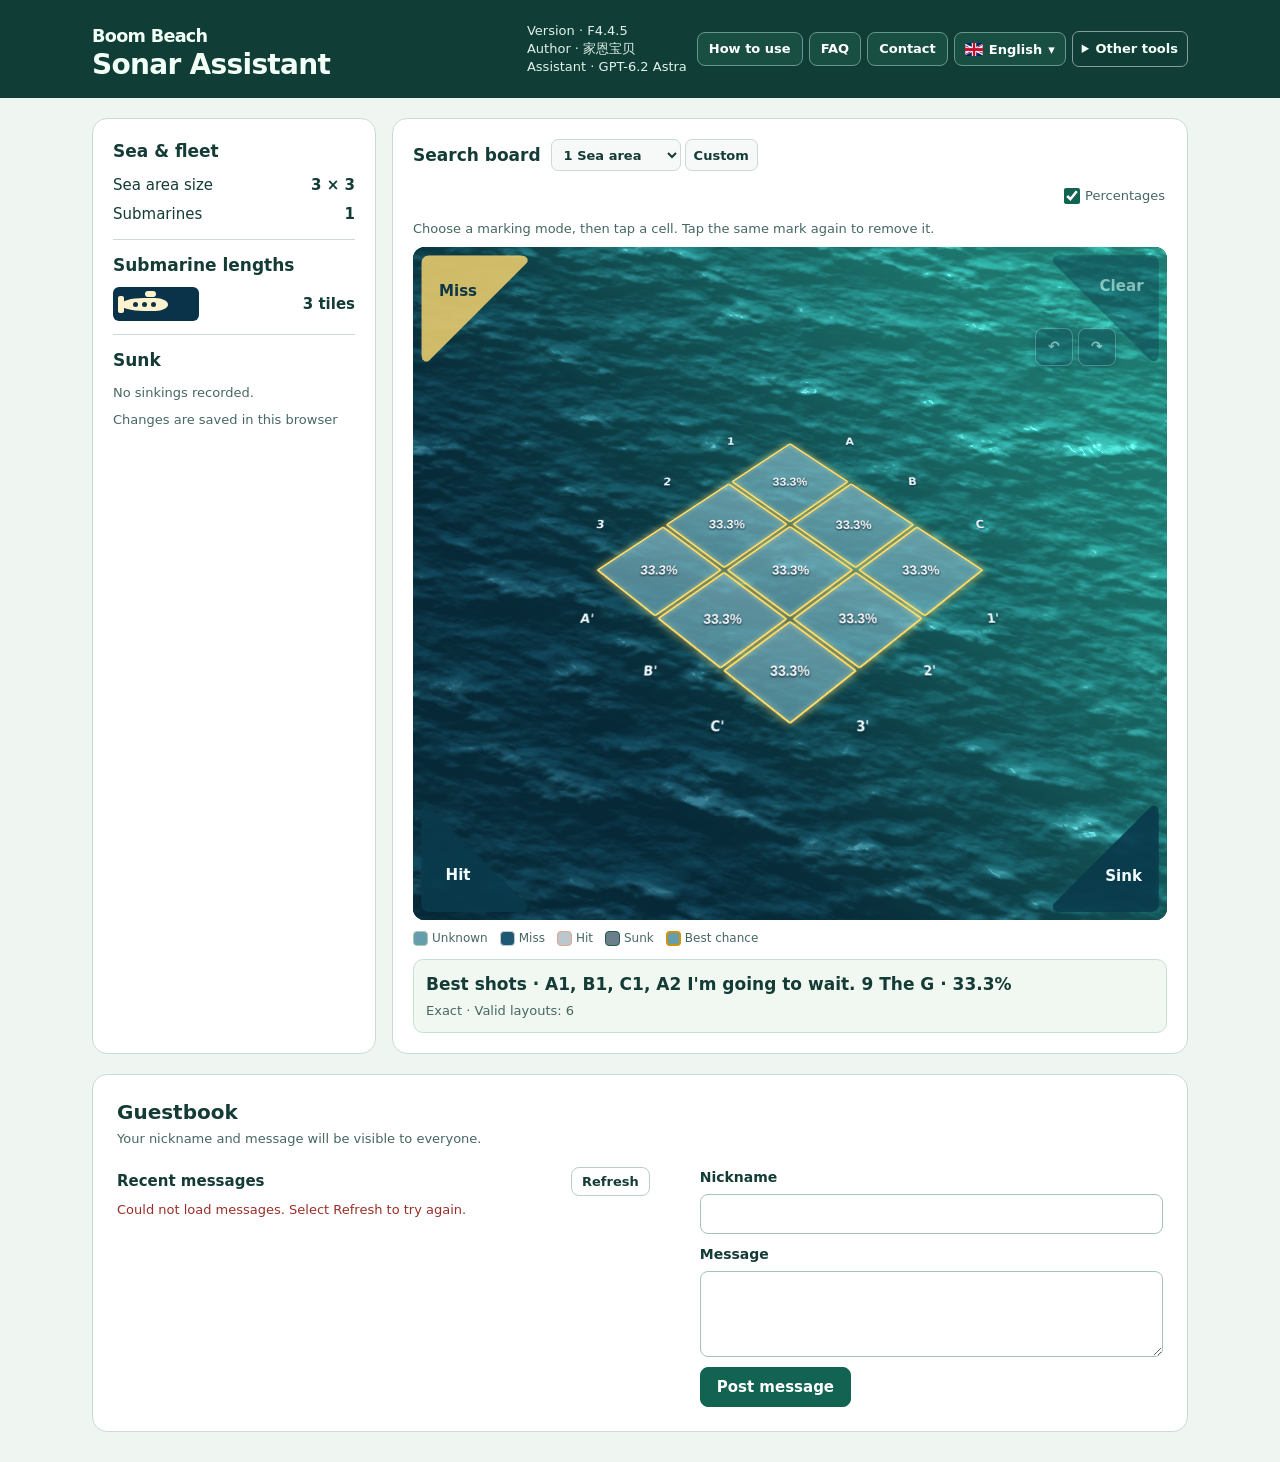
==== commit ae9332fd: "F4.4.5" ====
--- a/index.html
+++ b/index.html
@@ -176,7 +176,7 @@
 .odds-control{margin-inline-start:auto;gap:5px;padding:5px 2px;font-size:13px;cursor:pointer;color:var(--muted)}
 .odds-control input{margin:0;width:16px;height:16px;accent-color:var(--accent)}
 
-/* F4.4.3: the ocean and controls stay fixed; only the board scales. */
+/* F4.4.5: the ocean and controls stay fixed; only the board scales. */
 .sea .scene{min-width:0;aspect-ratio:1.12;touch-action:none}
 .sea .board{top:48%;width:61%;transform:translate(-50%,-50%) perspective(185cqw) rotateX(44deg) rotateZ(45deg) scale(var(--board-zoom,1));transform-origin:center;touch-action:none}
 .sea-controls{position:absolute;inset:0;z-index:5;pointer-events:none}
@@ -332,12 +332,22 @@
 .scene{direction:ltr}
 @media(max-width:560px){.help-tools>.locale-menu>summary{height:36px}}
 </style>
+<style>
+.mast-inner > .help-tools{margin-left:auto;max-width:100%;justify-content:right}
+@media(max-width:760px){.mast-inner #guide-credit{text-align:right;margin-inline-end:0}}
+</style>
+<style>
+.mast-inner{direction:ltr}
+.mast .sonar-title{text-align:left;margin:0;max-width:100%;line-height:1.15}
+.sonar-title span:first-child{font-size:.63em;font-weight:650}
+[dir="rtl"] .mast-inner > .help-tools{direction:rtl}
+</style>
 </head>
 <body>
 <header class="mast"><div class="mast-inner">
-  <h1>《海岛奇兵》声呐小助手</h1>
+  <h1 class="sonar-title" dir="auto"><span>海岛奇兵</span><br><span>声呐小助手</span></h1>
   <div class="help-tools">
-    <span id="guide-credit">版本号：F4.4.3
+    <span id="guide-credit">版本号：F4.4.5
 作者：家恩宝贝
 助理：GPT-6.2 Astra</span>
     <button type="button" id="guide-open" aria-haspopup="dialog" aria-controls="guide-dialog">使用说明</button>
@@ -415,8 +425,8 @@
   <div id="guide-content" tabindex="0"></div>
 
 </dialog>
-<script src="languages.js?v=F4.4.3"></script><script src="language.js?v=F4.4.3"></script><script>(() => {
-  const copy = {"zh":{"guide":"使用说明","faq":"常见问题","close":"关闭","credit":"版本号：F4.4.3\n作者：家恩宝贝\n助理：GPT-6.2 Astra","sections":[["选择当前海域",["海域预设","选择游戏里的关卡，助手会载入对应的海域边长和舰队，并清空棋盘。11~99号海域共用一套配置。选错关卡时可点撤销。"],["自定义","想改设置时点「自定义」，当前标记会保留。用 − / + 或直接输入数字，调整海域边长、潜艇数量和每艘的长度。每艘至少 2 格，舰队图标上的圆点表示长度。"]],["记录每一发的结果",["空水","鱼雷落在空格，选「空水」再点对应格。"],["命中","击中艇身、游戏仍未提示击沉时，逐格记录命中。"],["击沉","游戏提示击沉后，依次点艇身的两个不同端点。两端要在同一行或同一列。核对高亮范围后点「确认击沉」。预览时可改点终点，「取消选取」可重选起点。"],["取消标记","在空水或命中模式下，再点一次相同标记即可取消，也可以使用撤销。"]],["阅读棋盘和推荐",["棋盘缩放","手机双指缩放、电脑滚轮缩放，仅改变棋盘大小。海域和操作按钮保持不变。例如 B3 是 B 列、第 3 行。"],["图例","未知格显示命中率，金框标出并列最高的格子。小屏斜视会把百分比取整，可缩放棋盘查看。空水包括手动记录的落空位置，以及已击沉艇周围自动排除的格子。"],["推荐探索","棋盘下方列出最高概率的坐标和计算状态。并列时可任选一个，发射后按游戏结果更新标记。"],["显示百分比","勾选可查看命中率数字。关闭后可按颜色深浅比较各格，金框仍标出命中率最高的位置。"]],["修改记录或开始下一局",["已击沉","确认后会扣除一艘对应长度的潜艇。「修正」可重选终点，想换起点则先移除整条记录，再重新标记。"],["↶ / ↷","撤销上一步或恢复刚撤销的修改。也可按 Ctrl 或 ⌘ 加 Z 撤销，加 Shift 和 Z 恢复。Windows 上也可用 Ctrl+Y 恢复。"],["清空","清除本局的手动标记和击沉记录，保留舰队设置。误点后可立即撤销。"]],["保存进度",["自动保存","当前棋盘会自动保存在此浏览器中。"]],["留言与建议",["留言板","在页面底部填写昵称和留言，点「发表留言」。发表成功后，其他访问者也能看到你的昵称和内容。「刷新」可读取最新留言，「查看更多」可翻看较早的留言。"],["联系我","从页首打开「联系我」，填写建议。称呼和联系方式都可留空。点「发送建议」即可私下发给作者。"]]],"questions":[["一个格子的命中率是怎么算的？","助手把符合舰队设置及全部标记的完整布局视为等可能。假设 20 种合法布局中有 8 种在 B3 放有潜艇，那么 B3 的命中率是 40%。同长度潜艇互换只计一次。"],["「精确」「近似」和 0% 分别表示什么？","精确表示已枚举全部合法布局。海域较大、组合太多时会改用加权抽样。有效样本较少时，推荐可能波动，近似的 0% 只表示本次样本未在该格发现潜艇。"],["为什么已击沉潜艇周围自动标成空水？","计算规则要求潜艇间至少隔一格，包括对角方向。确认击沉后，相邻一圈会自动排除。若位置有误，可在「已击沉」列表修正或移除对应记录。"],["为什么「确认击沉」点不了？","检查两个端点是否不同且同行或同列，所选长度是否与一艘剩余潜艇相符。艇身不能穿过已标记的空水，也不能贴着另一艘已击沉潜艇。棋盘上方会提示冲突原因。"],["显示「当前没有合法布局」或「暂未获得可用估算」怎么办？","没有合法布局时，先核对开局舰队，再检查空水、命中和击沉范围。每艘未击沉的潜艇至少要留一格未命中。暂未获得估算则表示抽样未找到完整布局，补充真实线索后会重新计算。"],["会连接游戏账号或自动发射鱼雷吗？","你在游戏内发射鱼雷，再把结果手动记在助手里。助手只在本机计算，不需要登录账号、读取游戏画面或安装插件。"],["想让作者私下回复，在哪里留联系方式？","打开「联系我」，在联系方式栏填入你希望作者使用的联系方式。给作者的建议和联系方式仅随表单私下提交。页面底部的留言板对所有访问者公开。"]]}};
+<script src="languages.js?v=F4.4.5"></script><script src="language.js?v=F4.4.5"></script><script>(() => {
+  const copy = {"zh":{"guide":"使用说明","faq":"常见问题","close":"关闭","credit":"版本号：F4.4.5\n作者：家恩宝贝\n助理：GPT-6.2 Astra","sections":[["选择当前海域",["海域预设","选择游戏里的关卡，助手会载入对应的海域边长和舰队，并清空棋盘。11~99号海域共用一套配置。选错关卡时可点撤销。"],["自定义","想改设置时点「自定义」，当前标记会保留。用 − / + 或直接输入数字，调整海域边长、潜艇数量和每艘的长度。每艘至少 2 格，舰队图标上的圆点表示长度。"]],["记录每一发的结果",["空水","鱼雷落在空格，选「空水」再点对应格。"],["命中","击中艇身、游戏仍未提示击沉时，逐格记录命中。"],["击沉","游戏提示击沉后，依次点艇身的两个不同端点。两端要在同一行或同一列。核对高亮范围后点「确认击沉」。预览时可改点终点，「取消选取」可重选起点。"],["取消标记","在空水或命中模式下，再点一次相同标记即可取消，也可以使用撤销。"]],["阅读棋盘和推荐",["棋盘缩放","手机双指缩放、电脑滚轮缩放，仅改变棋盘大小。海域和操作按钮保持不变。例如 B3 是 B 列、第 3 行。"],["图例","未知格显示命中率，金框标出并列最高的格子。小屏斜视会把百分比取整，可缩放棋盘查看。空水包括手动记录的落空位置，以及已击沉艇周围自动排除的格子。"],["推荐探索","棋盘下方列出最高概率的坐标和计算状态。并列时可任选一个，发射后按游戏结果更新标记。"],["显示百分比","勾选可查看命中率数字。关闭后可按颜色深浅比较各格，金框仍标出命中率最高的位置。"]],["修改记录或开始下一局",["已击沉","确认后会扣除一艘对应长度的潜艇。「修正」可重选终点，想换起点则先移除整条记录，再重新标记。"],["↶ / ↷","撤销上一步或恢复刚撤销的修改。也可按 Ctrl 或 ⌘ 加 Z 撤销，加 Shift 和 Z 恢复。Windows 上也可用 Ctrl+Y 恢复。"],["清空","清除本局的手动标记和击沉记录，保留舰队设置。误点后可立即撤销。"]],["保存进度",["自动保存","当前棋盘会自动保存在此浏览器中。"]],["留言与建议",["留言板","在页面底部填写昵称和留言，点「发表留言」。发表成功后，其他访问者也能看到你的昵称和内容。「刷新」可读取最新留言，「查看更多」可翻看较早的留言。"],["联系我","从页首打开「联系我」，填写建议。称呼和联系方式都可留空。点「发送建议」即可私下发给作者。"]]],"questions":[["一个格子的命中率是怎么算的？","助手把符合舰队设置及全部标记的完整布局视为等可能。假设 20 种合法布局中有 8 种在 B3 放有潜艇，那么 B3 的命中率是 40%。同长度潜艇互换只计一次。"],["「精确」「近似」和 0% 分别表示什么？","精确表示已枚举全部合法布局。海域较大、组合太多时会改用加权抽样。有效样本较少时，推荐可能波动，近似的 0% 只表示本次样本未在该格发现潜艇。"],["为什么已击沉潜艇周围自动标成空水？","计算规则要求潜艇间至少隔一格，包括对角方向。确认击沉后，相邻一圈会自动排除。若位置有误，可在「已击沉」列表修正或移除对应记录。"],["为什么「确认击沉」点不了？","检查两个端点是否不同且同行或同列，所选长度是否与一艘剩余潜艇相符。艇身不能穿过已标记的空水，也不能贴着另一艘已击沉潜艇。棋盘上方会提示冲突原因。"],["显示「当前没有合法布局」或「暂未获得可用估算」怎么办？","没有合法布局时，先核对开局舰队，再检查空水、命中和击沉范围。每艘未击沉的潜艇至少要留一格未命中。暂未获得估算则表示抽样未找到完整布局，补充真实线索后会重新计算。"],["会连接游戏账号或自动发射鱼雷吗？","你在游戏内发射鱼雷，再把结果手动记在助手里。助手只在本机计算，不需要登录账号、读取游戏画面或安装插件。"],["想让作者私下回复，在哪里留联系方式？","打开「联系我」，在联系方式栏填入你希望作者使用的联系方式。给作者的建议和联系方式仅随表单私下提交。页面底部的留言板对所有访问者公开。"]]}};
   const dialog = document.getElementById("guide-dialog");
   const content = document.getElementById("guide-content");
   const title = document.getElementById("guide-title");
@@ -1496,5 +1506,5 @@
   formspreeId: "mqpqqned"
 };
 
-</script><script src="./settings.js"></script><script src="./community.js?v=F4.4.3"></script>
+</script><script src="./settings.js"></script><script src="./community.js?v=F4.4.5"></script>
 </body></html>
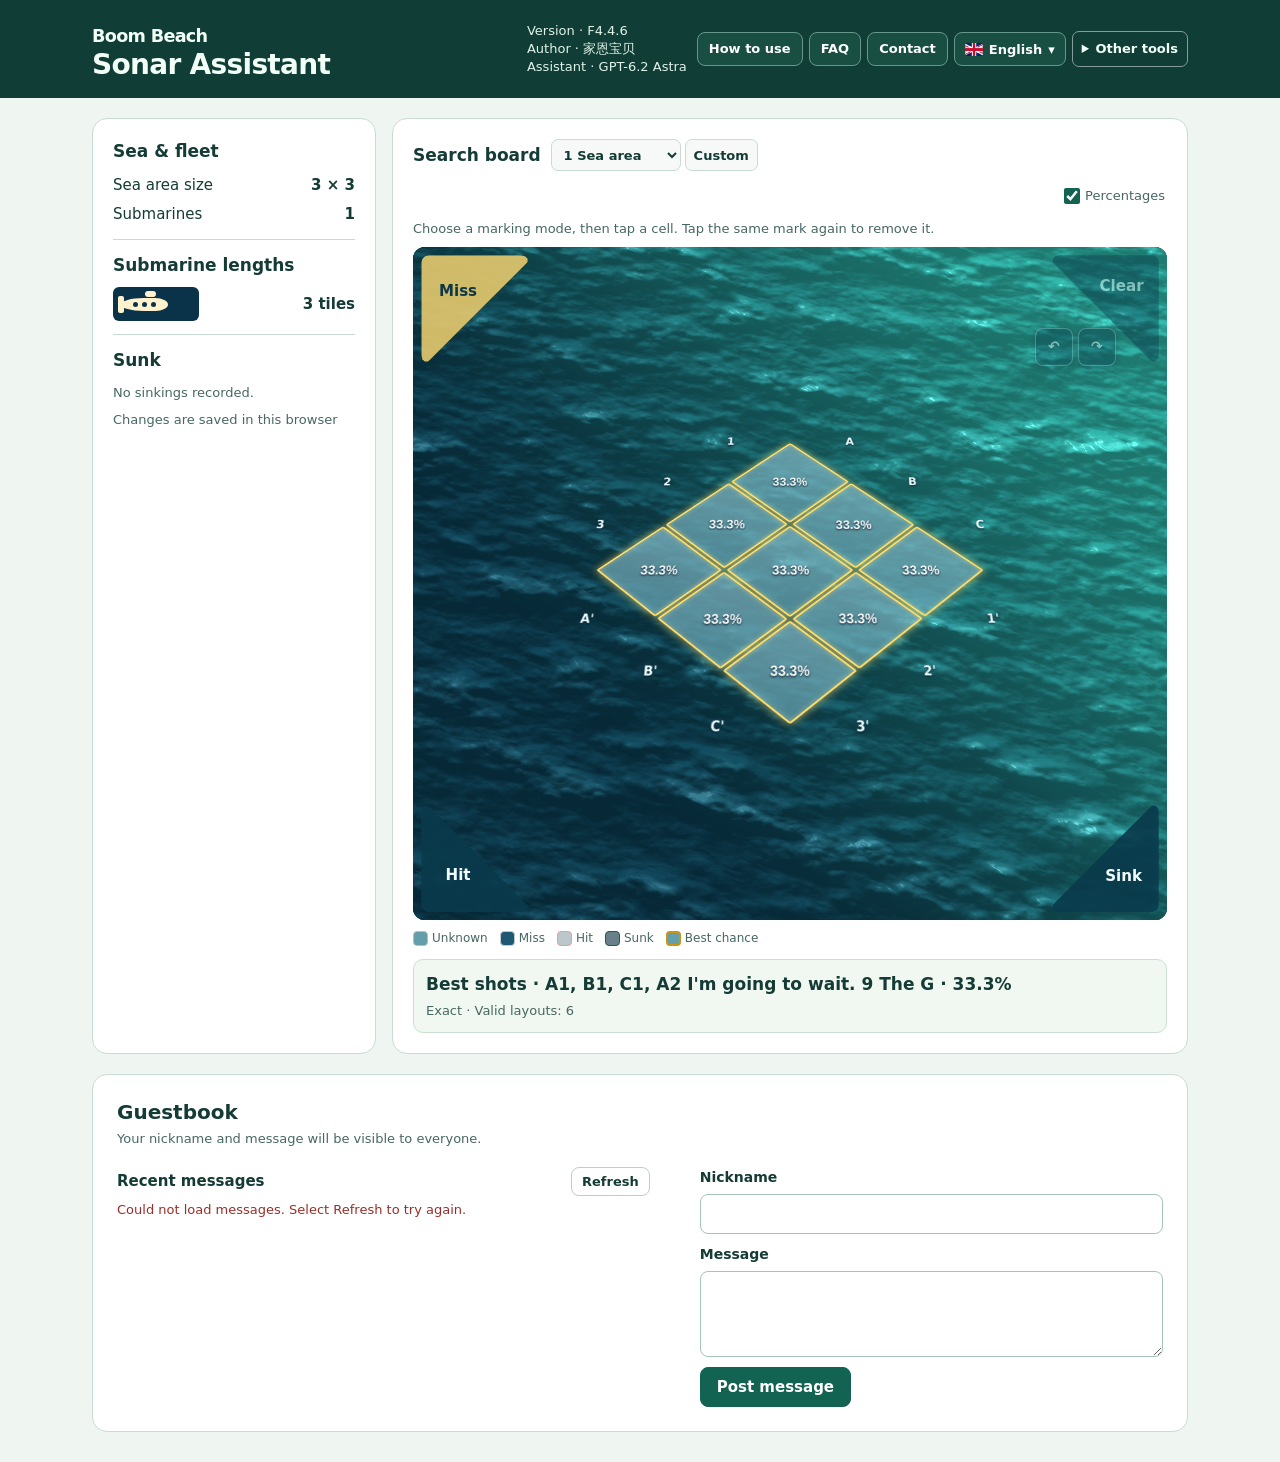
==== commit ff6fb3bc: "F4.4.6" ====
--- a/index.html
+++ b/index.html
@@ -176,7 +176,7 @@
 .odds-control{margin-inline-start:auto;gap:5px;padding:5px 2px;font-size:13px;cursor:pointer;color:var(--muted)}
 .odds-control input{margin:0;width:16px;height:16px;accent-color:var(--accent)}
 
-/* F4.4.5: the ocean and controls stay fixed; only the board scales. */
+/* F4.4.6: the ocean and controls stay fixed; only the board scales. */
 .sea .scene{min-width:0;aspect-ratio:1.12;touch-action:none}
 .sea .board{top:48%;width:61%;transform:translate(-50%,-50%) perspective(185cqw) rotateX(44deg) rotateZ(45deg) scale(var(--board-zoom,1));transform-origin:center;touch-action:none}
 .sea-controls{position:absolute;inset:0;z-index:5;pointer-events:none}
@@ -347,12 +347,12 @@
 <header class="mast"><div class="mast-inner">
   <h1 class="sonar-title" dir="auto"><span>海岛奇兵</span><br><span>声呐小助手</span></h1>
   <div class="help-tools">
-    <span id="guide-credit">版本号：F4.4.5
+    <span id="guide-credit">版本号：F4.4.6
 作者：家恩宝贝
 助理：GPT-6.2 Astra</span>
     <button type="button" id="guide-open" aria-haspopup="dialog" aria-controls="guide-dialog">使用说明</button>
     <button type="button" id="faq-open" aria-haspopup="dialog" aria-controls="guide-dialog">常见问题</button>
-    <a href="./contact.html" id="contact-link" class="contact-link" data-word="contact">联系我</a><select id="planner-language" hidden></select><details class="other-tools"><summary>其它工具</summary><a href="https://tatsu2026.github.io/boom-planner/">小队长抽取规划器</a></details>
+    <a href="./contact.html" id="contact-link" class="contact-link" data-word="contact">联系我</a><select id="planner-language" hidden></select><details class="other-tools"><summary>其它工具</summary><a href="https://tatsu2026.github.io/boom-planner/">精英队长抽选规划器</a></details>
     
   </div>
 </div></header>
@@ -425,8 +425,8 @@
   <div id="guide-content" tabindex="0"></div>
 
 </dialog>
-<script src="languages.js?v=F4.4.5"></script><script src="language.js?v=F4.4.5"></script><script>(() => {
-  const copy = {"zh":{"guide":"使用说明","faq":"常见问题","close":"关闭","credit":"版本号：F4.4.5\n作者：家恩宝贝\n助理：GPT-6.2 Astra","sections":[["选择当前海域",["海域预设","选择游戏里的关卡，助手会载入对应的海域边长和舰队，并清空棋盘。11~99号海域共用一套配置。选错关卡时可点撤销。"],["自定义","想改设置时点「自定义」，当前标记会保留。用 − / + 或直接输入数字，调整海域边长、潜艇数量和每艘的长度。每艘至少 2 格，舰队图标上的圆点表示长度。"]],["记录每一发的结果",["空水","鱼雷落在空格，选「空水」再点对应格。"],["命中","击中艇身、游戏仍未提示击沉时，逐格记录命中。"],["击沉","游戏提示击沉后，依次点艇身的两个不同端点。两端要在同一行或同一列。核对高亮范围后点「确认击沉」。预览时可改点终点，「取消选取」可重选起点。"],["取消标记","在空水或命中模式下，再点一次相同标记即可取消，也可以使用撤销。"]],["阅读棋盘和推荐",["棋盘缩放","手机双指缩放、电脑滚轮缩放，仅改变棋盘大小。海域和操作按钮保持不变。例如 B3 是 B 列、第 3 行。"],["图例","未知格显示命中率，金框标出并列最高的格子。小屏斜视会把百分比取整，可缩放棋盘查看。空水包括手动记录的落空位置，以及已击沉艇周围自动排除的格子。"],["推荐探索","棋盘下方列出最高概率的坐标和计算状态。并列时可任选一个，发射后按游戏结果更新标记。"],["显示百分比","勾选可查看命中率数字。关闭后可按颜色深浅比较各格，金框仍标出命中率最高的位置。"]],["修改记录或开始下一局",["已击沉","确认后会扣除一艘对应长度的潜艇。「修正」可重选终点，想换起点则先移除整条记录，再重新标记。"],["↶ / ↷","撤销上一步或恢复刚撤销的修改。也可按 Ctrl 或 ⌘ 加 Z 撤销，加 Shift 和 Z 恢复。Windows 上也可用 Ctrl+Y 恢复。"],["清空","清除本局的手动标记和击沉记录，保留舰队设置。误点后可立即撤销。"]],["保存进度",["自动保存","当前棋盘会自动保存在此浏览器中。"]],["留言与建议",["留言板","在页面底部填写昵称和留言，点「发表留言」。发表成功后，其他访问者也能看到你的昵称和内容。「刷新」可读取最新留言，「查看更多」可翻看较早的留言。"],["联系我","从页首打开「联系我」，填写建议。称呼和联系方式都可留空。点「发送建议」即可私下发给作者。"]]],"questions":[["一个格子的命中率是怎么算的？","助手把符合舰队设置及全部标记的完整布局视为等可能。假设 20 种合法布局中有 8 种在 B3 放有潜艇，那么 B3 的命中率是 40%。同长度潜艇互换只计一次。"],["「精确」「近似」和 0% 分别表示什么？","精确表示已枚举全部合法布局。海域较大、组合太多时会改用加权抽样。有效样本较少时，推荐可能波动，近似的 0% 只表示本次样本未在该格发现潜艇。"],["为什么已击沉潜艇周围自动标成空水？","计算规则要求潜艇间至少隔一格，包括对角方向。确认击沉后，相邻一圈会自动排除。若位置有误，可在「已击沉」列表修正或移除对应记录。"],["为什么「确认击沉」点不了？","检查两个端点是否不同且同行或同列，所选长度是否与一艘剩余潜艇相符。艇身不能穿过已标记的空水，也不能贴着另一艘已击沉潜艇。棋盘上方会提示冲突原因。"],["显示「当前没有合法布局」或「暂未获得可用估算」怎么办？","没有合法布局时，先核对开局舰队，再检查空水、命中和击沉范围。每艘未击沉的潜艇至少要留一格未命中。暂未获得估算则表示抽样未找到完整布局，补充真实线索后会重新计算。"],["会连接游戏账号或自动发射鱼雷吗？","你在游戏内发射鱼雷，再把结果手动记在助手里。助手只在本机计算，不需要登录账号、读取游戏画面或安装插件。"],["想让作者私下回复，在哪里留联系方式？","打开「联系我」，在联系方式栏填入你希望作者使用的联系方式。给作者的建议和联系方式仅随表单私下提交。页面底部的留言板对所有访问者公开。"]]}};
+<script src="languages.js?v=F4.4.6"></script><script src="language.js?v=F4.4.6"></script><script>(() => {
+  const copy = {"zh":{"guide":"使用说明","faq":"常见问题","close":"关闭","credit":"版本号：F4.4.6\n作者：家恩宝贝\n助理：GPT-6.2 Astra","sections":[["选择当前海域",["海域预设","选择游戏里的关卡，助手会载入对应的海域边长和舰队，并清空棋盘。11~99号海域共用一套配置。选错关卡时可点撤销。"],["自定义","想改设置时点「自定义」，当前标记会保留。用 − / + 或直接输入数字，调整海域边长、潜艇数量和每艘的长度。每艘至少 2 格，舰队图标上的圆点表示长度。"]],["记录每一发的结果",["空水","鱼雷落在空格，选「空水」再点对应格。"],["命中","击中艇身、游戏仍未提示击沉时，逐格记录命中。"],["击沉","游戏提示击沉后，依次点艇身的两个不同端点。两端要在同一行或同一列。核对高亮范围后点「确认击沉」。预览时可改点终点，「取消选取」可重选起点。"],["取消标记","在空水或命中模式下，再点一次相同标记即可取消，也可以使用撤销。"]],["阅读棋盘和推荐",["棋盘缩放","手机双指缩放、电脑滚轮缩放，仅改变棋盘大小。海域和操作按钮保持不变。例如 B3 是 B 列、第 3 行。"],["图例","未知格显示命中率，金框标出并列最高的格子。小屏斜视会把百分比取整，可缩放棋盘查看。空水包括手动记录的落空位置，以及已击沉艇周围自动排除的格子。"],["推荐探索","棋盘下方列出最高概率的坐标和计算状态。并列时可任选一个，发射后按游戏结果更新标记。"],["显示百分比","勾选可查看命中率数字。关闭后可按颜色深浅比较各格，金框仍标出命中率最高的位置。"]],["修改记录或开始下一局",["已击沉","确认后会扣除一艘对应长度的潜艇。「修正」可重选终点，想换起点则先移除整条记录，再重新标记。"],["↶ / ↷","撤销上一步或恢复刚撤销的修改。也可按 Ctrl 或 ⌘ 加 Z 撤销，加 Shift 和 Z 恢复。Windows 上也可用 Ctrl+Y 恢复。"],["清空","清除本局的手动标记和击沉记录，保留舰队设置。误点后可立即撤销。"]],["保存进度",["自动保存","当前棋盘会自动保存在此浏览器中。"]],["留言与建议",["留言板","在页面底部填写昵称和留言，点「发表留言」。发表成功后，其他访问者也能看到你的昵称和内容。「刷新」可读取最新留言，「查看更多」可翻看较早的留言。"],["联系我","从页首打开「联系我」，填写建议。称呼和联系方式都可留空。点「发送建议」即可私下发给作者。"]]],"questions":[["一个格子的命中率是怎么算的？","助手把符合舰队设置及全部标记的完整布局视为等可能。假设 20 种合法布局中有 8 种在 B3 放有潜艇，那么 B3 的命中率是 40%。同长度潜艇互换只计一次。"],["「精确」「近似」和 0% 分别表示什么？","精确表示已枚举全部合法布局。海域较大、组合太多时会改用加权抽样。有效样本较少时，推荐可能波动，近似的 0% 只表示本次样本未在该格发现潜艇。"],["为什么已击沉潜艇周围自动标成空水？","计算规则要求潜艇间至少隔一格，包括对角方向。确认击沉后，相邻一圈会自动排除。若位置有误，可在「已击沉」列表修正或移除对应记录。"],["为什么「确认击沉」点不了？","检查两个端点是否不同且同行或同列，所选长度是否与一艘剩余潜艇相符。艇身不能穿过已标记的空水，也不能贴着另一艘已击沉潜艇。棋盘上方会提示冲突原因。"],["显示「当前没有合法布局」或「暂未获得可用估算」怎么办？","没有合法布局时，先核对开局舰队，再检查空水、命中和击沉范围。每艘未击沉的潜艇至少要留一格未命中。暂未获得估算则表示抽样未找到完整布局，补充真实线索后会重新计算。"],["会连接游戏账号或自动发射鱼雷吗？","你在游戏内发射鱼雷，再把结果手动记在助手里。助手只在本机计算，不需要登录账号、读取游戏画面或安装插件。"],["想让作者私下回复，在哪里留联系方式？","打开「联系我」，在联系方式栏填入你希望作者使用的联系方式。给作者的建议和联系方式仅随表单私下提交。页面底部的留言板对所有访问者公开。"]]}};
   const dialog = document.getElementById("guide-dialog");
   const content = document.getElementById("guide-content");
   const title = document.getElementById("guide-title");
@@ -1506,5 +1506,5 @@
   formspreeId: "mqpqqned"
 };
 
-</script><script src="./settings.js"></script><script src="./community.js?v=F4.4.5"></script>
+</script><script src="./settings.js"></script><script src="./community.js?v=F4.4.6"></script>
 </body></html>
